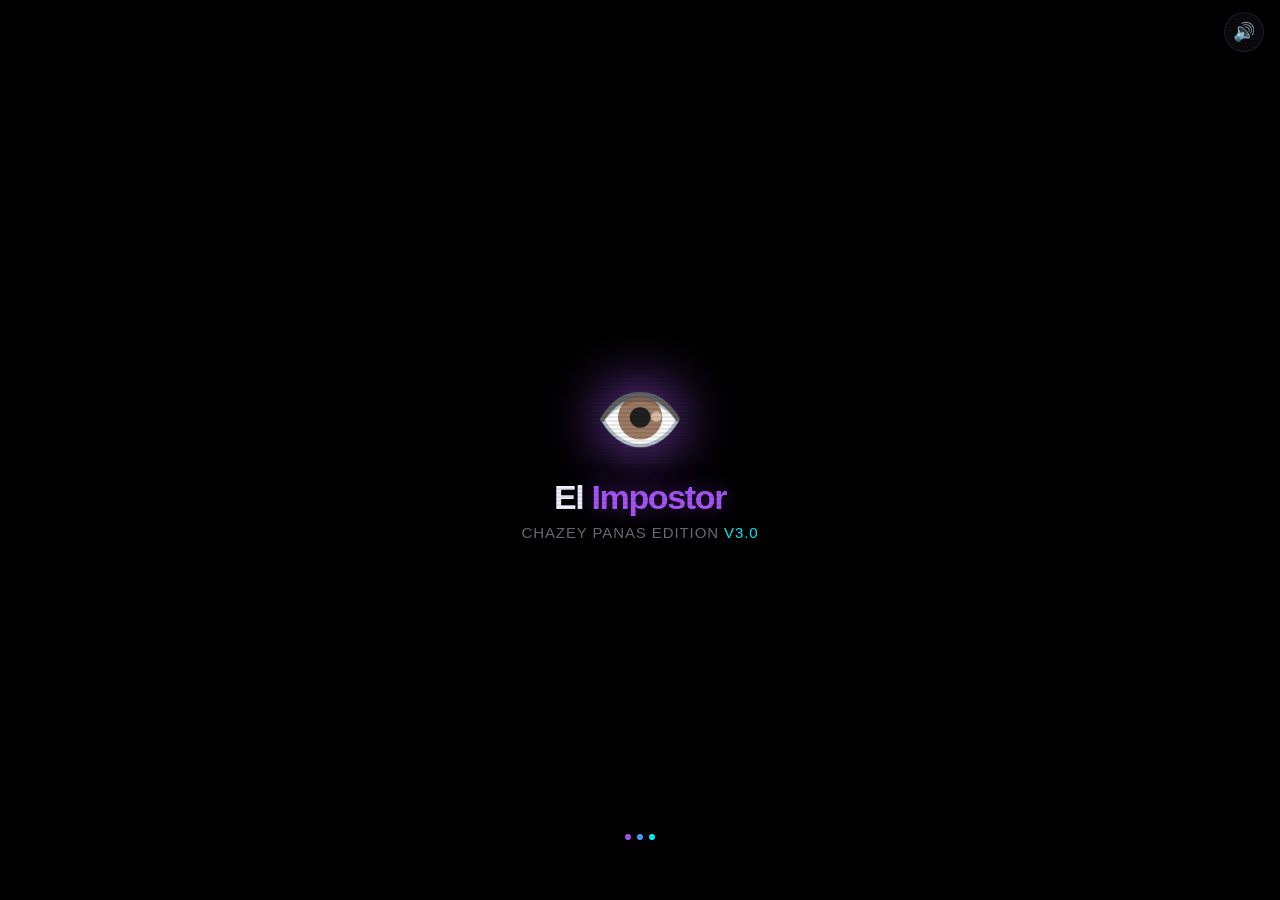
==== index.html @ e569467f "Add files via upload" ====
<!DOCTYPE html>
<html lang="es">
<head>
<meta charset="UTF-8">
<meta name="viewport" content="width=device-width, initial-scale=1.0, maximum-scale=1.0, user-scalable=no, viewport-fit=cover">
<meta name="apple-mobile-web-app-capable" content="yes">
<meta name="apple-mobile-web-app-status-bar-style" content="black-translucent">
<meta name="apple-mobile-web-app-title" content="Impostor">
<meta name="mobile-web-app-capable" content="yes">
<meta name="theme-color" content="#000000">
<meta name="description" content="El Impostor Chazey Panas - Juego de roles para grupos">
<title>El Impostor · Chazey Panas</title>

<!-- Manifest mínimo de respaldo; el manifest completo (con íconos generados) se inyecta al iniciar -->
<link rel="manifest" id="manifest-link" href="data:application/manifest+json,%7B%22name%22%3A%22El%20Impostor%20Chazey%20Panas%22%2C%22short_name%22%3A%22Impostor%22%2C%22display%22%3A%22standalone%22%2C%22background_color%22%3A%22%23000000%22%2C%22theme_color%22%3A%22%23000000%22%7D">

<style>
/* ================================================================
   VARIABLES & RESET
   ================================================================ */
:root {
  --green:    #39FF14;
  --red:      #FF3131;
  --blue:     #4D9FFF;
  --violet:   #A855F7;
  --cyan:     #00F5FF;
  --yellow:   #FFD600;
  --orange:   #FF6B35;
  --bg:       #000000;
  --surface:  #0A0A0F;
  --surface2: #111118;
  --border:   rgba(255,255,255,0.08);
  --text:     #F0F0FF;
  --muted:    rgba(240,240,255,0.45);
  --safe-top: env(safe-area-inset-top, 44px);
  --safe-bot: env(safe-area-inset-bottom, 20px);
  --radius:   16px;
  --radius-sm:10px;
  --font:     'SF Pro Display', -apple-system, 'Segoe UI', 'Helvetica Neue', sans-serif;
  --trans:    0.3s cubic-bezier(0.25, 0.46, 0.45, 0.94);
}

*, *::before, *::after {
  box-sizing: border-box;
  margin: 0; padding: 0;
  -webkit-tap-highlight-color: transparent;
  -webkit-touch-callout: none;
}

html, body {
  width: 100%; height: 100%;
  overflow: hidden;
  background: var(--bg);
  color: var(--text);
  font-family: var(--font);
  -webkit-font-smoothing: antialiased;
  overscroll-behavior: none;
}

#app {
  width: 100%;
  height: 100%;
  position: relative;
  overflow: hidden;
}

/* ================================================================
   SCREENS
   ================================================================ */
.screen {
  position: absolute;
  inset: 0;
  display: flex;
  flex-direction: column;
  padding-top: max(44px, var(--safe-top));
  padding-bottom: max(20px, var(--safe-bot));
  background: var(--bg);
  opacity: 0;
  pointer-events: none;
  transform: translateX(100%);
  transition: opacity var(--trans), transform var(--trans);
  overflow: hidden;
}

.screen.active {
  opacity: 1;
  pointer-events: all;
  transform: translateX(0);
}

.screen.exit-left {
  opacity: 0;
  transform: translateX(-40%);
  pointer-events: none;
}

.scroll-area {
  flex: 1;
  overflow-y: auto;
  overflow-x: hidden;
  -webkit-overflow-scrolling: touch;
  padding: 0 20px;
  scrollbar-width: none;
}
.scroll-area::-webkit-scrollbar { display: none; }

.screen-header {
  display: flex;
  align-items: flex-start;
  justify-content: space-between;
  padding: 16px 20px 20px;
  flex-shrink: 0;
}

.screen-footer {
  padding: 16px 20px max(16px, var(--safe-bot));
  flex-shrink: 0;
  display: flex;
  flex-direction: column;
  gap: 10px;
}

/* ================================================================
   TIPOGRAFÍA
   ================================================================ */
.title-xl { font-size: 34px; font-weight: 800; line-height: 1.1; }
.title-lg { font-size: 26px; font-weight: 800; line-height: 1.15; }
.title-md { font-size: 19px; font-weight: 700; line-height: 1.2; }
.body-md  { font-size: 15px; line-height: 1.45; }
.caption  { font-size: 12.5px; color: var(--muted); line-height: 1.4; }

.glow-violet { color: var(--violet); text-shadow: 0 0 24px rgba(168,85,247,0.5); }
.glow-red    { color: var(--red);    text-shadow: 0 0 24px rgba(255,49,49,0.5); }
.glow-green  { color: var(--green);  text-shadow: 0 0 24px rgba(57,255,20,0.45); }
.glow-cyan   { color: var(--cyan);   text-shadow: 0 0 24px rgba(0,245,255,0.5); }
.glow-yellow { color: var(--yellow); text-shadow: 0 0 24px rgba(255,214,0,0.5); }

/* ================================================================
   BOTONES
   ================================================================ */
.btn {
  width: 100%;
  display: flex;
  align-items: center;
  justify-content: center;
  gap: 8px;
  padding: 16px 20px;
  border: none;
  border-radius: var(--radius);
  font-family: var(--font);
  font-size: 16px;
  font-weight: 700;
  color: #fff;
  cursor: pointer;
  transition: transform 0.15s, opacity 0.2s, box-shadow 0.2s;
  user-select: none;
}
.btn:active { transform: scale(0.97); }

.btn-primary {
  background: linear-gradient(135deg, var(--violet), #7C3AED);
  box-shadow: 0 8px 28px rgba(168,85,247,0.35);
}
.btn-red {
  background: linear-gradient(135deg, var(--red), #B91C1C);
  box-shadow: 0 8px 28px rgba(255,49,49,0.3);
}
.btn-green {
  background: linear-gradient(135deg, var(--green), #16A34A);
  box-shadow: 0 8px 28px rgba(57,255,20,0.3);
  color: #03210b;
}
.btn-ghost {
  background: var(--surface2);
  border: 1px solid var(--border);
  color: var(--text);
}
.btn-sm { padding: 10px 16px; font-size: 13.5px; border-radius: var(--radius-sm); }

.btn-danger-ghost {
  background: rgba(255,49,49,0.07);
  border: 1px solid rgba(255,49,49,0.3);
  color: rgba(255,120,120,0.9);
}

.btn-hold {
  position: relative;
  z-index: 1;
  background: var(--surface2);
  border: 2px solid rgba(168,85,247,0.5);
  color: var(--text);
  padding: 18px 20px;
  font-size: 16px;
}

.icon-btn {
  width: 42px; height: 42px;
  flex-shrink: 0;
  display: flex;
  align-items: center;
  justify-content: center;
  background: var(--surface2);
  border: 1px solid var(--border);
  border-radius: 50%;
  font-size: 19px;
  cursor: pointer;
  transition: transform 0.15s, opacity 0.2s;
}
.icon-btn:active { transform: scale(0.9); }

/* Fila de controles rápidos (partida en curso) */
.controls-row {
  display: flex;
  gap: 8px;
  flex-wrap: wrap;
  justify-content: center;
}
.controls-row .btn { width: auto; flex: 1 1 auto; white-space: nowrap; }

/* ================================================================
   TARJETAS & SECCIONES
   ================================================================ */
.card-glass {
  background: rgba(255,255,255,0.03);
  border: 1px solid var(--border);
  border-radius: var(--radius);
  padding: 16px;
}

.form-group { margin-bottom: 22px; }
.form-label {
  font-size: 14px;
  font-weight: 700;
  letter-spacing: 0.04em;
  margin-bottom: 12px;
  color: var(--text);
}

.section-label {
  font-size: 11.5px;
  font-weight: 700;
  letter-spacing: 0.12em;
  text-transform: uppercase;
  color: var(--muted);
  margin: 18px 0 10px;
}

.divider { height: 1px; background: var(--border); margin: 16px 0; }

/* ================================================================
   STEPPER
   ================================================================ */
.stepper {
  display: flex;
  align-items: center;
  justify-content: space-between;
  background: var(--surface2);
  border: 1px solid var(--border);
  border-radius: var(--radius);
  padding: 6px;
}
.stepper-btn {
  width: 48px; height: 44px;
  border: none;
  border-radius: var(--radius-sm);
  background: rgba(255,255,255,0.06);
  color: var(--text);
  font-size: 24px;
  font-weight: 700;
  cursor: pointer;
  transition: background 0.15s, transform 0.1s;
}
.stepper-btn:active { transform: scale(0.92); background: rgba(168,85,247,0.25); }
.stepper-val {
  font-size: 24px;
  font-weight: 800;
  min-width: 64px;
  text-align: center;
}
.stepper.disabled { opacity: 0.4; pointer-events: none; }

/* ================================================================
   SWITCH
   ================================================================ */
.switch-row {
  display: flex;
  align-items: center;
  justify-content: space-between;
  gap: 12px;
  padding: 10px 0;
  min-height: 44px;
}
.switch {
  position: relative;
  display: inline-block;
  width: 52px; height: 30px;
  flex-shrink: 0;
}
.switch input { opacity: 0; width: 0; height: 0; }
.switch-track {
  position: absolute;
  inset: 0;
  background: rgba(255,255,255,0.12);
  border-radius: 30px;
  transition: background 0.25s;
  cursor: pointer;
}
.switch-track::before {
  content: '';
  position: absolute;
  width: 24px; height: 24px;
  left: 3px; top: 3px;
  background: #fff;
  border-radius: 50%;
  transition: transform 0.25s;
}
.switch input:checked + .switch-track { background: var(--violet); }
.switch input:checked + .switch-track::before { transform: translateX(22px); }

/* ================================================================
   TOGGLE GROUP (segmented)
   ================================================================ */
.toggle-group {
  display: flex;
  background: var(--surface2);
  border: 1px solid var(--border);
  border-radius: var(--radius);
  padding: 4px;
  gap: 4px;
}
.toggle-option {
  flex: 1;
  padding: 12px 8px;
  border: none;
  border-radius: var(--radius-sm);
  background: transparent;
  color: var(--muted);
  font-family: var(--font);
  font-size: 14px;
  font-weight: 700;
  cursor: pointer;
  transition: background 0.2s, color 0.2s;
}
.toggle-option.active {
  background: rgba(168,85,247,0.25);
  color: var(--text);
}

/* ================================================================
   LISTA DE JUGADORES (config)
   ================================================================ */
.player-item {
  display: flex;
  align-items: center;
  gap: 12px;
  padding: 10px 12px;
  background: var(--surface2);
  border: 1px solid var(--border);
  border-radius: var(--radius-sm);
  margin-bottom: 8px;
}
.player-avatar {
  width: 40px; height: 40px;
  flex-shrink: 0;
  display: flex;
  align-items: center;
  justify-content: center;
  border-radius: 50%;
  font-size: 19px;
}
.player-input {
  flex: 1;
  min-width: 0;
  background: transparent;
  border: none;
  outline: none;
  color: var(--text);
  font-family: var(--font);
  font-size: 15px;
  font-weight: 600;
}
.player-input::placeholder { color: var(--muted); }
.player-move-btns { display: flex; flex-direction: column; gap: 2px; }
.player-move-btn {
  width: 30px; height: 22px;
  border: none;
  border-radius: 6px;
  background: rgba(255,255,255,0.06);
  color: var(--muted);
  font-size: 13px;
  cursor: pointer;
  line-height: 1;
}
.player-move-btn:active { background: rgba(168,85,247,0.3); color: #fff; }
.player-move-btn.disabled { opacity: 0.25; pointer-events: none; }

/* ================================================================
   CHIPS & BADGES
   ================================================================ */
.stat-chips {
  display: flex;
  gap: 8px;
  flex-wrap: wrap;
  padding: 0 20px 12px;
  flex-shrink: 0;
}
.stat-chip {
  display: inline-flex;
  align-items: center;
  gap: 6px;
  padding: 7px 12px;
  border-radius: 20px;
  font-size: 13px;
  font-weight: 700;
  background: var(--surface2);
  border: 1px solid var(--border);
}
.stat-chip-red   { background: rgba(255,49,49,0.1);  border-color: rgba(255,49,49,0.3);  color: var(--red); }
.stat-chip-blue  { background: rgba(77,159,255,0.1); border-color: rgba(77,159,255,0.3); color: var(--blue); }
.stat-chip-green { background: rgba(57,255,20,0.1);  border-color: rgba(57,255,20,0.3);  color: var(--green); }
.stat-chip-cyan  { background: rgba(0,245,255,0.1);  border-color: rgba(0,245,255,0.3);  color: var(--cyan); }
.stat-chip-violet{ background: rgba(168,85,247,0.12);border-color: rgba(168,85,247,0.35);color: var(--violet); }

.badge {
  display: inline-flex;
  align-items: center;
  padding: 4px 10px;
  border-radius: 20px;
  font-size: 11.5px;
  font-weight: 700;
  letter-spacing: 0.05em;
  text-transform: uppercase;
  background: var(--surface2);
  border: 1px solid var(--border);
  color: var(--muted);
  white-space: nowrap;
}
.badge-impostor {
  background: rgba(255,49,49,0.15);
  border-color: rgba(255,49,49,0.4);
  color: var(--red);
}
.badge-human {
  background: rgba(57,255,20,0.15);
  border-color: rgba(57,255,20,0.4);
  color: var(--green);
}
.badge-undercover {
  background: rgba(0,245,255,0.15);
  border-color: rgba(0,245,255,0.4);
  color: var(--cyan);
}
.badge-left {
  background: rgba(255,255,255,0.06);
  border-color: var(--border);
  color: var(--muted);
}

/* ================================================================
   VOTACIÓN
   ================================================================ */
.vote-item {
  display: flex;
  align-items: center;
  justify-content: space-between;
  gap: 12px;
  padding: 12px 14px;
  background: var(--surface2);
  border: 1px solid var(--border);
  border-radius: var(--radius-sm);
  margin-bottom: 8px;
}

/* ================================================================
   PODERES
   ================================================================ */
.power-card {
  background: var(--surface2);
  border: 1px solid var(--border);
  border-radius: var(--radius);
  padding: 14px;
  margin-bottom: 10px;
}
.power-card-head {
  display: flex;
  align-items: center;
  justify-content: space-between;
  gap: 12px;
  margin-bottom: 6px;
}
.power-name {
  display: flex;
  align-items: center;
  gap: 10px;
  font-size: 15px;
  font-weight: 700;
}
.power-desc {
  font-size: 13px;
  color: var(--muted);
  line-height: 1.5;
}
.btn-power {
  border: 1px solid rgba(255,214,0,0.4);
  background: rgba(255,214,0,0.08);
  color: var(--yellow);
}
.btn-power:active { transform: scale(0.97); }
.btn-power.btn-shield {
  border-color: rgba(77,159,255,0.4);
  background: rgba(77,159,255,0.08);
  color: var(--blue);
}
.btn-power.btn-oracle {
  border-color: rgba(168,85,247,0.4);
  background: rgba(168,85,247,0.08);
  color: var(--violet);
}

/* ================================================================
   MODAL
   ================================================================ */
.modal-overlay {
  position: fixed;
  inset: 0;
  background: rgba(0,0,0,0.75);
  backdrop-filter: blur(8px);
  -webkit-backdrop-filter: blur(8px);
  z-index: 1000;
  display: flex;
  align-items: center;
  justify-content: center;
  padding: 24px;
  opacity: 0;
  pointer-events: none;
  transition: opacity 0.25s;
}
.modal-overlay.open { opacity: 1; pointer-events: all; }
.modal-card {
  width: 100%;
  max-width: 420px;
  max-height: 82vh;
  overflow-y: auto;
  background: var(--surface);
  border: 1px solid rgba(255,255,255,0.1);
  border-radius: 20px;
  padding: 24px 20px;
  transform: translateY(24px) scale(0.97);
  transition: transform 0.25s;
  scrollbar-width: none;
}
.modal-card::-webkit-scrollbar { display: none; }
.modal-overlay.open .modal-card { transform: translateY(0) scale(1); }

.pick-item {
  display: flex;
  align-items: center;
  gap: 12px;
  width: 100%;
  padding: 12px 14px;
  background: var(--surface2);
  border: 1px solid var(--border);
  border-radius: var(--radius-sm);
  margin-bottom: 8px;
  color: var(--text);
  font-family: var(--font);
  font-size: 15px;
  font-weight: 600;
  cursor: pointer;
  text-align: left;
  transition: background 0.15s;
}
.pick-item:active { background: rgba(168,85,247,0.2); }

/* ================================================================
   ROLE CARD (revelar)
   ================================================================ */
.role-card {
  padding: 28px 20px;
  border-radius: 20px;
  text-align: center;
  background: linear-gradient(160deg, #0a0020 0%, #001520 50%, #000000 100%);
  border: 2px solid var(--border);
}
.role-card-impostor {
  border-color: rgba(255,49,49,0.5);
  box-shadow: 0 0 60px rgba(255,49,49,0.15), inset 0 0 60px rgba(255,49,49,0.03);
}
.role-card-human {
  border-color: rgba(57,255,20,0.45);
  box-shadow: 0 0 60px rgba(57,255,20,0.12), inset 0 0 60px rgba(57,255,20,0.03);
}

/* ================================================================
   ANIMACIONES
   ================================================================ */
@keyframes fadeUp {
  from { opacity: 0; transform: translateY(16px); }
  to   { opacity: 1; transform: translateY(0); }
}
@keyframes scaleIn {
  from { opacity: 0; transform: scale(0.8); }
  to   { opacity: 1; transform: scale(1); }
}
@keyframes pulse-green {
  0%, 100% { opacity: 0.4; transform: scale(1); }
  50%      { opacity: 1; transform: scale(1.3); }
}
@keyframes float-up {
  from { transform: translateY(110vh); opacity: 0.8; }
  to   { transform: translateY(-10vh); opacity: 0; }
}
@keyframes pulse-red {
  0%, 100% { box-shadow: 0 0 40px rgba(255,49,49,0.15); }
  50%      { box-shadow: 0 0 70px rgba(255,49,49,0.35); }
}
@keyframes pulse-glow-green {
  0%, 100% { box-shadow: 0 0 40px rgba(57,255,20,0.12); }
  50%      { box-shadow: 0 0 70px rgba(57,255,20,0.3); }
}
@keyframes glitch {
  0%, 89%, 100% { transform: translate(0,0); }
  90% { transform: translate(-2px,1px); }
  92% { transform: translate(2px,-1px); }
  94% { transform: translate(-1px,-1px); }
  96% { transform: translate(1px,1px); }
}
@keyframes explosion {
  0%   { opacity: 0; }
  10%  { opacity: 1; }
  100% { opacity: 0; }
}
@keyframes shake {
  0%, 100% { transform: translateX(0); }
  20% { transform: translateX(-8px); }
  40% { transform: translateX(8px); }
  60% { transform: translateX(-6px); }
  80% { transform: translateX(6px); }
}
@keyframes roll-in {
  from { opacity: 0; transform: scale(0.5) rotate(-12deg); }
  to   { opacity: 1; transform: scale(1) rotate(0); }
}

.anim-fade-up { animation: fadeUp 0.5s cubic-bezier(0.2,0.8,0.3,1) both; }
.anim-scale   { animation: scaleIn 0.45s cubic-bezier(0.2,0.8,0.3,1) both; }
.anim-fade    { animation: fadeUp 0.6s ease both; }
.delay-1 { animation-delay: 0.12s; }
.delay-2 { animation-delay: 0.24s; }
.delay-3 { animation-delay: 0.36s; }
.delay-4 { animation-delay: 0.48s; }

/* ================================================================
   VICTORY SCREEN
   ================================================================ */
.victory-bg {
  position: absolute;
  inset: 0;
  overflow: hidden;
  pointer-events: none;
}
.victory-particle {
  position: absolute;
  top: 0;
  width: 3px;
  height: 3px;
  border-radius: 50%;
  animation: float-up linear infinite;
}

/* ================================================================
   HOLD BUTTON PROGRESS
   ================================================================ */
.hold-container {
  position: relative;
  user-select: none;
}
.hold-progress {
  position: absolute;
  inset: 0;
  border-radius: var(--radius);
  overflow: hidden;
  pointer-events: none;
}
.hold-fill {
  position: absolute;
  left: 0; top: 0; bottom: 0;
  width: 0%;
  background: linear-gradient(90deg, var(--violet), var(--cyan));
  opacity: 0.3;
  transition: width 0.05s linear;
}

/* ================================================================
   OTROS
   ================================================================ */
.scanlines {
  position: fixed;
  inset: 0;
  pointer-events: none;
  z-index: 9999;
  background: repeating-linear-gradient(
    0deg,
    transparent,
    transparent 2px,
    rgba(0,0,0,0.08) 2px,
    rgba(0,0,0,0.08) 4px
  );
}

.sound-toggle {
  position: fixed;
  top: max(12px, var(--safe-top));
  right: 16px;
  z-index: 100;
  width: 40px;
  height: 40px;
  background: var(--surface);
  border: 1px solid var(--border);
  border-radius: 50%;
  display: flex;
  align-items: center;
  justify-content: center;
  cursor: pointer;
  font-size: 18px;
  transition: all 0.2s;
}
.sound-toggle:active { transform: scale(0.9); }
.sound-toggle.muted { opacity: 0.5; }

.explosion-flash {
  position: fixed;
  inset: 0;
  z-index: 2000;
  pointer-events: none;
  background: radial-gradient(circle, rgba(255,214,0,0.9), rgba(255,107,53,0.7) 40%, rgba(0,0,0,0) 75%);
  animation: explosion 0.8s ease-out both;
}
.shake { animation: shake 0.5s ease; }

.info-note {
  font-size: 12.5px;
  color: var(--muted);
  line-height: 1.5;
  padding: 12px 14px;
  background: rgba(255,255,255,0.03);
  border: 1px solid var(--border);
  border-radius: var(--radius-sm);
}
</style>
</head>
<body>

<div class="scanlines"></div>
<button class="sound-toggle" id="sound-toggle" onclick="toggleSound()">🔊</button>
<div id="app"></div>

<!-- MODAL GLOBAL -->
<div id="modal" class="modal-overlay" onclick="closeModalOnBg(event)">
  <div class="modal-card" id="modal-content" onclick="event.stopPropagation()"></div>
</div>

<script>
/* ================================================================
   WEB AUDIO API - SISTEMA DE SONIDOS
   ================================================================ */
let audioCtx = null;
let soundEnabled = true;

function initAudio() {
  if (!audioCtx) {
    audioCtx = new (window.AudioContext || window.webkitAudioContext)();
  }
  if (audioCtx.state === 'suspended') {
    audioCtx.resume();
  }
}

function toggleSound() {
  soundEnabled = !soundEnabled;
  const btn = document.getElementById('sound-toggle');
  btn.textContent = soundEnabled ? '🔊' : '🔇';
  btn.classList.toggle('muted', !soundEnabled);
}

function playTone(frequency, duration, type = 'sine', volume = 0.2) {
  if (!audioCtx || audioCtx.state !== 'running') return;

  const oscillator = audioCtx.createOscillator();
  const gainNode = audioCtx.createGain();

  oscillator.type = type;
  oscillator.frequency.setValueAtTime(frequency, audioCtx.currentTime);

  gainNode.gain.setValueAtTime(volume, audioCtx.currentTime);
  gainNode.gain.exponentialRampToValueAtTime(0.001, audioCtx.currentTime + duration);

  oscillator.connect(gainNode);
  gainNode.connect(audioCtx.destination);

  oscillator.start(audioCtx.currentTime);
  oscillator.stop(audioCtx.currentTime + duration);
}

function playSound(type) {
  if (!soundEnabled) return;
  initAudio();
  if (!audioCtx) return;

  switch(type) {
    case 'tap':
      playTone(800, 0.1, 'sine', 0.15);
      break;
    case 'hold':
      playTone(400, 0.15, 'sine', 0.1);
      break;
    case 'reveal':
      playTone(523, 0.15, 'sine', 0.25);
      setTimeout(() => playTone(659, 0.15, 'sine', 0.25), 100);
      setTimeout(() => playTone(784, 0.25, 'sine', 0.3), 200);
      break;
    case 'victory':
      playTone(523, 0.15, 'sine', 0.3);
      setTimeout(() => playTone(659, 0.15, 'sine', 0.3), 150);
      setTimeout(() => playTone(784, 0.15, 'sine', 0.3), 300);
      setTimeout(() => playTone(1047, 0.4, 'sine', 0.35), 450);
      break;
    case 'eliminate':
      playTone(200, 0.1, 'square', 0.2);
      setTimeout(() => playTone(150, 0.2, 'square', 0.15), 100);
      setTimeout(() => playTone(100, 0.3, 'square', 0.1), 250);
      break;
    case 'whoosh':
      playTone(300, 0.15, 'sine', 0.08);
      setTimeout(() => playTone(400, 0.1, 'sine', 0.05), 50);
      break;
    case 'start':
      playTone(440, 0.1, 'sine', 0.2);
      setTimeout(() => playTone(554, 0.1, 'sine', 0.2), 100);
      setTimeout(() => playTone(659, 0.15, 'sine', 0.25), 200);
      setTimeout(() => playTone(880, 0.2, 'sine', 0.3), 300);
      break;
    case 'impostorWin':
      playTone(150, 0.4, 'sawtooth', 0.15);
      setTimeout(() => playTone(200, 0.3, 'sawtooth', 0.12), 300);
      setTimeout(() => playTone(250, 0.5, 'sawtooth', 0.1), 500);
      break;
    case 'explosion':
      playTone(90, 0.5, 'sawtooth', 0.4);
      playTone(60, 0.7, 'square', 0.3);
      setTimeout(() => playTone(45, 0.6, 'sawtooth', 0.25), 120);
      break;
    case 'shield':
      playTone(660, 0.12, 'sine', 0.2);
      setTimeout(() => playTone(880, 0.2, 'sine', 0.25), 90);
      break;
    case 'oracle':
      playTone(740, 0.18, 'sine', 0.18);
      setTimeout(() => playTone(554, 0.25, 'sine', 0.18), 140);
      setTimeout(() => playTone(880, 0.3, 'sine', 0.2), 300);
      break;
  }
}

/* ================================================================
   PWA - MANIFEST DINÁMICO + ÍCONOS + INSTALACIÓN + SERVICE WORKER
   ================================================================ */
const SW_SOURCE =
  "const CACHE='el-impostor-v3';" +
  "const ASSETS=['./','./index.html'];" +
  "self.addEventListener('install',e=>{e.waitUntil(caches.open(CACHE).then(c=>c.addAll(ASSETS)).then(()=>self.skipWaiting()))});" +
  "self.addEventListener('activate',e=>{e.waitUntil(caches.keys().then(ks=>Promise.all(ks.filter(k=>k!==CACHE).map(k=>caches.delete(k)))).then(()=>self.clients.claim()))});" +
  "self.addEventListener('fetch',e=>{if(e.request.method!=='GET')return;e.respondWith(caches.match(e.request).then(r=>r||fetch(e.request).then(res=>{if(res.ok&&res.type==='basic'){const cp=res.clone();caches.open(CACHE).then(c=>c.put(e.request,cp));}return res;}).catch(()=>caches.match('./index.html'))))});";

function generatePwaIcon(size, maskable) {
  const c = document.createElement('canvas');
  c.width = size; c.height = size;
  const ctx = c.getContext('2d');
  if (!ctx) return null;

  const g = ctx.createRadialGradient(size/2, size*0.42, size*0.05, size/2, size/2, size*0.8);
  g.addColorStop(0, '#26043c');
  g.addColorStop(0.55, '#0a0014');
  g.addColorStop(1, '#000000');
  ctx.fillStyle = '#000000';
  ctx.fillRect(0, 0, size, size);
  ctx.fillStyle = g;
  ctx.fillRect(0, 0, size, size);

  const ringR = size * (maskable ? 0.34 : 0.40);
  ctx.strokeStyle = 'rgba(168,85,247,0.95)';
  ctx.lineWidth = size * 0.035;
  ctx.beginPath();
  ctx.arc(size/2, size/2, ringR, 0, Math.PI * 2);
  ctx.stroke();

  ctx.strokeStyle = 'rgba(0,245,255,0.55)';
  ctx.lineWidth = size * 0.016;
  ctx.beginPath();
  ctx.arc(size/2, size/2, ringR * 1.13, 0, Math.PI * 2);
  ctx.stroke();

  ctx.font = Math.round(size * (maskable ? 0.38 : 0.44)) + 'px serif';
  ctx.textAlign = 'center';
  ctx.textBaseline = 'middle';
  ctx.fillText('👁️', size/2, size/2 + size*0.01);

  try { return c.toDataURL('image/png'); } catch(e) { return null; }
}

function setupPwaManifest() {
  try {
    const startUrl = location.href.split('#')[0];
    const scope = startUrl.replace(/[^/]*$/, '');
    const icon192 = generatePwaIcon(192, false);
    const icon512 = generatePwaIcon(512, false);
    const iconMask = generatePwaIcon(512, true);

    const manifest = {
      name: 'El Impostor · Chazey Panas',
      short_name: 'Impostor',
      description: 'Juego de fiesta: encontrá al impostor con la palabra secreta.',
      start_url: startUrl,
      scope: scope,
      display: 'standalone',
      orientation: 'portrait',
      background_color: '#000000',
      theme_color: '#000000',
      icons: []
    };
    if (icon192) manifest.icons.push({ src: icon192, sizes: '192x192', type: 'image/png', purpose: 'any' });
    if (icon512) manifest.icons.push({ src: icon512, sizes: '512x512', type: 'image/png', purpose: 'any' });
    if (iconMask) manifest.icons.push({ src: iconMask, sizes: '512x512', type: 'image/png', purpose: 'maskable' });

    const blob = new Blob([JSON.stringify(manifest)], { type: 'application/manifest+json' });
    const link = document.getElementById('manifest-link');
    if (link) link.href = URL.createObjectURL(blob);
  } catch(e) {}
}

let deferredPrompt = null;

window.addEventListener('beforeinstallprompt', (e) => {
  e.preventDefault();
  deferredPrompt = e;
  document.querySelectorAll('.install-btn').forEach(b => b.style.display = 'flex');
});

window.addEventListener('appinstalled', () => {
  deferredPrompt = null;
  document.querySelectorAll('.install-btn').forEach(b => b.style.display = 'none');
});

async function handleInstallClick() {
  playSound('tap');
  if (deferredPrompt) {
    deferredPrompt.prompt();
    try {
      const choice = await deferredPrompt.userChoice;
      if (choice && choice.outcome === 'accepted') deferredPrompt = null;
    } catch(e) {}
  } else {
    openPwaInfo();
  }
}

function openPwaInfo() {
  openModal(`
    <div style="text-align:center;">
      <div style="font-size:40px;margin-bottom:12px;">📲</div>
      <div class="title-md" style="margin-bottom:8px;">Instalar como App</div>
      <div class="body-md" style="color:var(--muted);margin-bottom:20px;">
        Jugá a pantalla completa, sin la barra del navegador.
      </div>
      <div style="text-align:left;margin-bottom:20px;display:flex;flex-direction:column;gap:10px;">
        <div class="info-note"><strong style="color:var(--cyan);">📱 Android (Chrome):</strong><br>Menú ⋮ → <em>Instalar aplicación</em> / <em>Agregar a pantalla de inicio</em>.</div>
        <div class="info-note"><strong style="color:var(--violet);">🍎 iPhone (Safari):</strong><br>Botón Compartir ⬆️ → <em>Agregar a pantalla de inicio</em>.</div>
      </div>
      <div style="display:flex;flex-direction:column;gap:10px;">
        <button class="btn btn-ghost btn-sm" onclick="downloadSw()">⬇️ Descargar sw.js (modo offline)</button>
        <button class="btn btn-primary btn-sm" onclick="closeModal()">Entendido</button>
      </div>
      <div class="caption" style="margin-top:14px;">
        El sw.js es opcional: copialo junto a index.html en tu repositorio para poder jugar sin internet.
      </div>
    </div>
  `);
}

function downloadSw() {
  try {
    const blob = new Blob([SW_SOURCE], { type: 'text/javascript' });
    const a = document.createElement('a');
    a.href = URL.createObjectURL(blob);
    a.download = 'sw.js';
    document.body.appendChild(a);
    a.click();
    a.remove();
  } catch(e) {}
}

function tryRegisterServiceWorker() {
  if (!('serviceWorker' in navigator)) return;
  if (location.protocol !== 'https:' && location.hostname !== 'localhost' && location.hostname !== '127.0.0.1') return;
  fetch('sw.js', { method: 'HEAD' })
    .then(r => {
      if (r.ok && (r.headers.get('content-type') || '').toLowerCase().includes('javascript')) {
        navigator.serviceWorker.register('sw.js').catch(() => {});
      }
    })
    .catch(() => {});
}

function vibrate(pattern) {
  try { if (navigator.vibrate) navigator.vibrate(pattern); } catch(e) {}
}
const BASE_DE_DATOS = [
  {
    "categoria": "⚽ Deportes",
    "palabras": [
      {
        "palabra": "Fútbol",
        "pista1": "Esférica",
        "pista2": "Once"
      },
      {
        "palabra": "Tenis",
        "pista1": "Arcilla",
        "pista2": "Red"
      },
      {
        "palabra": "Natación",
        "pista1": "Carril",
        "pista2": "Mariposa"
      },
      {
        "palabra": "Golf",
        "pista1": "Green",
        "pista2": "Driver"
      },
      {
        "palabra": "Rugby",
        "pista1": "Oval",
        "pista2": "Melé"
      },
      {
        "palabra": "Boxeo",
        "pista1": "Lonas",
        "pista2": "Round"
      },
      {
        "palabra": "Baloncesto",
        "pista1": "Aro",
        "pista2": "Triple"
      },
      {
        "palabra": "Voleibol",
        "pista1": "alto",
        "pista2": "Remate"
      },
      {
        "palabra": "Beisbol",
        "pista1": "Bate",
        "pista2": "Jonrón"
      },
      {
        "palabra": "Ciclismo",
        "pista1": "Pelotón",
        "pista2": "Maillot"
      },
      {
        "palabra": "Atletismo",
        "pista1": "Pista",
        "pista2": "Vallas"
      },
      {
        "palabra": "Esgrima",
        "pista1": "Florete",
        "pista2": "Toque"
      },
      {
        "palabra": "Judo",
        "pista1": "Judogi",
        "pista2": "Ippon"
      },
      {
        "palabra": "Hockey sobre hielo",
        "pista1": "Puck",
        "pista2": "Slapshot"
      },
      {
        "palabra": "Snowboard",
        "pista1": "Halfpipe",
        "pista2": "Tabla"
      },
      {
        "palabra": "Surf",
        "pista1": "Ola",
        "pista2": "Longboard"
      },
      {
        "palabra": "Escalada",
        "pista1": "Presas",
        "pista2": "Cuerda"
      },
      {
        "palabra": "Pádel",
        "pista1": "Pala",
        "pista2": "Malla"
      },
      {
        "palabra": "Ajedrez",
        "pista1": "Enroque",
        "pista2": "Jaque mate"
      },
      {
        "palabra": "Póker",
        "pista1": "Farol",
        "pista2": "River"
      },
      {
        "palabra": "Dominó",
        "pista1": "Mula",
        "pista2": "Fichas"
      },
      {
        "palabra": "Damas",
        "pista1": "Coronación",
        "pista2": "Tablero"
      },
      {
        "palabra": "Monopoly",
        "pista1": "Cárcel",
        "pista2": "Avenida"
      },
      {
        "palabra": "Risk",
        "pista1": "Dados",
        "pista2": "Conquistar"
      },
      {
        "palabra": "Clue",
        "pista1": "Sospecha",
        "pista2": "Candado"
      },
      {
        "palabra": "Scrabble",
        "pista1": "Palabras",
        "pista2": "Comodín"
      },
      {
        "palabra": "Jenga",
        "pista1": "Torre",
        "pista2": "Bloques"
      },
      {
        "palabra": "Uno",
        "pista1": "Reverso",
        "pista2": "Colores"
      },
      {
        "palabra": "Catan",
        "pista1": "Ladrillo",
        "pista2": "Comercio"
      },
      {
        "palabra": "Tiro al arco",
        "pista1": "Diana",
        "pista2": "Flecha"
      }
    ]
  },
  {
    "categoria": "🌊 Playa, Mar y Vacaciones",
    "palabras": [
      {
        "palabra": "Sombrilla",
        "pista1": "Sol",
        "pista2": "Playa"
      },
      {
        "palabra": "Arena",
        "pista1": "Dorada",
        "pista2": "Pies"
      },
      {
        "palabra": "Concha",
        "pista1": "Mar",
        "pista2": "Oreja"
      },
      {
        "palabra": "Surf",
        "pista1": "Tabla",
        "pista2": "Ola"
      },
      {
        "palabra": "Traje de baño",
        "pista1": "Agua",
        "pista2": "Piscina"
      },
      {
        "palabra": "Ola",
        "pista1": "Agua",
        "pista2": "Surf"
      },
      {
        "palabra": "Sol",
        "pista1": "Bronceado",
        "pista2": "Calor"
      },
      {
        "palabra": "Palmera",
        "pista1": "Coco",
        "pista2": "Tropical"
      },
      {
        "palabra": "Coco",
        "pista1": "Beber",
        "pista2": "Palmera"
      },
      {
        "palabra": "Castillo de arena",
        "pista1": "Niños",
        "pista2": "Jugar"
      },
      {
        "palabra": "Hamaca",
        "pista1": "Descansar",
        "pista2": "Colgar"
      },
      {
        "palabra": "Hawai",
        "pista1": "Isla",
        "pista2": "Lei"
      },
      {
        "palabra": "Maleta",
        "pista1": "Viaje",
        "pista2": "Ropa"
      },
      {
        "palabra": "Pasaporte",
        "pista1": "Volar",
        "pista2": "País"
      },
      {
        "palabra": "Avión",
        "pista1": "Vuelo",
        "pista2": "Nubes"
      },
      {
        "palabra": "Hotel",
        "pista1": "Habitación",
        "pista2": "Vacaciones"
      },
      {
        "palabra": "Snorkel",
        "pista1": "Mascara",
        "pista2": "Peces"
      },
      {
        "palabra": "Pulpo",
        "pista1": "Tentáculos",
        "pista2": "Mar"
      },
      {
        "palabra": "Cangrejo",
        "pista1": "Pinzas",
        "pista2": "Arena"
      },
      {
        "palabra": "Estrella de mar",
        "pista1": "Cinco",
        "pista2": "Piscina"
      },
      {
        "palabra": "Pelota de playa",
        "pista1": "Jugar",
        "pista2": "Arena"
      },
      {
        "palabra": "Toalla",
        "pista1": "Secar",
        "pista2": "Playa"
      },
      {
        "palabra": "Protector solar",
        "pista1": "Quemadura",
        "pista2": "Bloqueador"
      },
      {
        "palabra": "Bermudas",
        "pista1": "Corto",
        "pista2": "Playero"
      },
      {
        "palabra": "Lancha",
        "pista1": "Motor",
        "pista2": "Mar"
      },
      {
        "palabra": "Vela",
        "pista1": "Viento",
        "pista2": "Barco"
      },
      {
        "palabra": "Buceo",
        "pista1": "Profundo",
        "pista2": "Tanque"
      },
      {
        "palabra": "Isla",
        "pista1": "Agua",
        "pista2": "Vacaciones"
      },
      {
        "palabra": "Mapa",
        "pista1": "Dirección",
        "pista2": "Excursión"
      },
      {
        "palabra": "Fotos",
        "pista1": "Cámara",
        "pista2": "Recuerdo"
      }
    ]
  },
  {
    "categoria": "🌍 Países y Nacionalidades",
    "palabras": [
      {
        "palabra": "Colombia",
        "pista1": "Cafetera",
        "pista2": "Vallenato"
      },
      {
        "palabra": "México",
        "pista1": "Tacos",
        "pista2": "Mariachi"
      },
      {
        "palabra": "Argentina",
        "pista1": "Tango",
        "pista2": "Mate"
      },
      {
        "palabra": "Brasil",
        "pista1": "Fútbol",
        "pista2": "Carnaval"
      },
      {
        "palabra": "Chile",
        "pista1": "Largo",
        "pista2": "Empanada"
      },
      {
        "palabra": "Perú",
        "pista1": "Machu Picchu",
        "pista2": "Llamas"
      },
      {
        "palabra": "Venezuela",
        "pista1": "Petróleo",
        "pista2": "Caracas"
      },
      {
        "palabra": "Ecuador",
        "pista1": "Galápagos",
        "pista2": "Quito"
      },
      {
        "palabra": "Bolivia",
        "pista1": "Altiplano",
        "pista2": "Sucre"
      },
      {
        "palabra": "España",
        "pista1": "Paella",
        "pista2": "Flamenco"
      },
      {
        "palabra": "Estados Unidos",
        "pista1": "Dólar",
        "pista2": "Hollywood"
      },
      {
        "palabra": "Francia",
        "pista1": "Torre",
        "pista2": "Croissant"
      },
      {
        "palabra": "Italia",
        "pista1": "Pizza",
        "pista2": "Pasta"
      },
      {
        "palabra": "Alemania",
        "pista1": "Cerveza",
        "pista2": "Berlín"
      },
      {
        "palabra": "Japón",
        "pista1": "Sushi",
        "pista2": "Samurái"
      },
      {
        "palabra": "China",
        "pista1": "Muralla",
        "pista2": "Arroz"
      },
      {
        "palabra": "Corea del Sur",
        "pista1": "K-pop",
        "pista2": "Seúl"
      },
      {
        "palabra": "India",
        "pista1": "Bollywood",
        "pista2": "Taj Mahal"
      },
      {
        "palabra": "Inglaterra",
        "pista1": "Ben",
        "pista2": "Té"
      },
      {
        "palabra": "Canadá",
        "pista1": "Maple",
        "pista2": "Frío"
      },
      {
        "palabra": "Australia",
        "pista1": "Canguro",
        "pista2": "Playa"
      },
      {
        "palabra": "Cuba",
        "pista1": "Ron",
        "pista2": "Habano"
      },
      {
        "palabra": "República Dominicana",
        "pista1": "Bachata",
        "pista2": "Playa"
      },
      {
        "palabra": "Puerto Rico",
        "pista1": "Reggaetón",
        "pista2": "Boricua"
      },
      {
        "palabra": "Panamá",
        "pista1": "Canal",
        "pista2": "Dólar"
      },
      {
        "palabra": "Costa Rica",
        "pista1": "Vida",
        "pista2": "Naturaleza"
      },
      {
        "palabra": "Uruguay",
        "pista1": "Mate",
        "pista2": "Asado"
      },
      {
        "palabra": "Paraguay",
        "pista1": "Guaraní",
        "pista2": "Tereré"
      },
      {
        "palabra": "Haití",
        "pista1": "Caribe",
        "pista2": "Francés"
      },
      {
        "palabra": "Egipto",
        "pista1": "Pirámides",
        "pista2": "Faraón"
      },
      {
        "palabra": "Rusia",
        "pista1": "Vodka",
        "pista2": "Frío"
      },
      {
        "palabra": "Marruecos",
        "pista1": "Desierto",
        "pista2": "Medina"
      },
      {
        "palabra": "Portugal",
        "pista1": "Fado",
        "pista2": "Lisboa"
      },
      {
        "palabra": "Turquía",
        "pista1": "Estambul",
        "pista2": "Mezquita"
      },
      {
        "palabra": "Sudáfrica",
        "pista1": "Mandela",
        "pista2": "Safari"
      }
    ]
  },
  {
    "categoria": "🌏 Historia y Mitología",
    "palabras": [
      {
        "palabra": "Pompeya",
        "pista1": "Ceniza",
        "pista2": "Fósil"
      },
      {
        "palabra": "Caballo de Troya",
        "pista1": "Madera",
        "pista2": "Engaño"
      },
      {
        "palabra": "Renacimiento",
        "pista1": "Perspectiva",
        "pista2": "Lienzo"
      },
      {
        "palabra": "Ruta de la Seda",
        "pista1": "Oasis",
        "pista2": "Caravana"
      },
      {
        "palabra": "Atlántida",
        "pista1": "Círculos",
        "pista2": "Diluvio"
      },
      {
        "palabra": "Revolución Industrial",
        "pista1": "Vapor",
        "pista2": "Telar"
      },
      {
        "palabra": "Imperio Romano",
        "pista1": "Coliseo",
        "pista2": "Legión"
      },
      {
        "palabra": "Antiguo Egipto",
        "pista1": "Faraón",
        "pista2": "Nilo"
      },
      {
        "palabra": "Vikingos",
        "pista1": "Barco",
        "pista2": "Runas"
      },
      {
        "palabra": "Samuráis",
        "pista1": "Katana",
        "pista2": "Honor"
      },
      {
        "palabra": "Piratas",
        "pista1": "Parche",
        "pista2": "Cañón"
      },
      {
        "palabra": "Revolución Francesa",
        "pista1": "Guillotina",
        "pista2": "Libertá"
      },
      {
        "palabra": "Edad Media",
        "pista1": "Castillo",
        "pista2": "Cruzada"
      },
      {
        "palabra": "Guerra Fría",
        "pista1": "Muro",
        "pista2": "Espía"
      },
      {
        "palabra": "Cleopatra",
        "pista1": "Serpiente",
        "pista2": "Reina"
      },
      {
        "palabra": "Napoleón",
        "pista1": "Exilio",
        "pista2": "Batalla"
      },
      {
        "palabra": "Mayas",
        "pista1": "Calendario",
        "pista2": "Selva"
      },
      {
        "palabra": "Aztecas",
        "pista1": "Templo",
        "pista2": "Maíz"
      },
      {
        "palabra": "Incas",
        "pista1": "Oro",
        "pista2": "Cusco"
      },
      {
        "palabra": "Darwin",
        "pista1": "Evolución",
        "pista2": "Pinzón"
      },
      {
        "palabra": "Newton",
        "pista1": "Manzana",
        "pista2": "Gravedad"
      },
      {
        "palabra": "Mona Lisa",
        "pista1": "Sonrisa",
        "pista2": "Museo"
      },
      {
        "palabra": "Muro de Berlín",
        "pista1": "Caída",
        "pista2": "Concreto"
      },
      {
        "palabra": "Cruzadas",
        "pista1": "Jerusalén",
        "pista2": "Cruz"
      },
      {
        "palabra": "Esparta",
        "pista1": "Guerrero",
        "pista2": "Escudo"
      },
      {
        "palabra": "Atenas",
        "pista1": "Ágora",
        "pista2": "Democracia"
      },
      {
        "palabra": "Zeus",
        "pista1": "Rayo",
        "pista2": "Olimpo"
      },
      {
        "palabra": "Thor",
        "pista1": "Martillo",
        "pista2": "Trueno"
      },
      {
        "palabra": "Poseidón",
        "pista1": "Tridente",
        "pista2": "Mares"
      },
      {
        "palabra": "Atenea",
        "pista1": "Sabiduría",
        "pista2": "Búho"
      },
      {
        "palabra": "Medusa",
        "pista1": "Serpientes",
        "pista2": "Mirada"
      },
      {
        "palabra": "Minotauro",
        "pista1": "Laberinto",
        "pista2": "Toro"
      },
      {
        "palabra": "Hércules",
        "pista1": "Fuerza",
        "pista2": "Hazaña"
      },
      {
        "palabra": "Aquiles",
        "pista1": "Talón",
        "pista2": "Guerra"
      },
      {
        "palabra": "Fénix",
        "pista1": "Resurrección",
        "pista2": "Fuego"
      },
      {
        "palabra": "Unicornio",
        "pista1": "Cuerno",
        "pista2": "Bosque"
      },
      {
        "palabra": "Dragón",
        "pista1": "Fuego",
        "pista2": "Escamas"
      },
      {
        "palabra": "Sirena",
        "pista1": "Canto",
        "pista2": "Roca"
      },
      {
        "palabra": "Vampiro",
        "pista1": "Sangre",
        "pista2": "Noche"
      },
      {
        "palabra": "Momia",
        "pista1": "Vendaje",
        "pista2": "Tumba"
      },
      {
        "palabra": "Kraken",
        "pista1": "Tentáculos",
        "pista2": "Abismo"
      },
      {
        "palabra": "Nessie",
        "pista1": "Lago",
        "pista2": "Escocia"
      },
      {
        "palabra": "Quetzalcóatl",
        "pista1": "Serpiente",
        "pista2": "Plumas"
      },
      {
        "palabra": "Anubis",
        "pista1": "Balanza",
        "pista2": "Chacal"
      },
      {
        "palabra": "Ícaro",
        "pista1": "Alas",
        "pista2": "Cera"
      },
      {
        "palabra": "Pandora",
        "pista1": "Caja",
        "pista2": "Esperanza"
      },
      {
        "palabra": "Excalibur",
        "pista1": "Espada",
        "pista2": "Piedra"
      },
      {
        "palabra": "Merlín",
        "pista1": "Varita",
        "pista2": "Profecía"
      },
      {
        "palabra": "Robin Hood",
        "pista1": "Arco",
        "pista2": "Sherwood"
      },
      {
        "palabra": "Drácula",
        "pista1": "Conde",
        "pista2": "Transilvania"
      },
      {
        "palabra": "Frankenstein",
        "pista1": "Costura",
        "pista2": "Rayo"
      },
      {
        "palabra": "Simón Bolívar",
        "pista1": "Libertador",
        "pista2": "Sudamérica"
      },
      {
        "palabra": "Cristóbal Colón",
        "pista1": "1492",
        "pista2": "Navegante"
      },
      {
        "palabra": "Gandhi",
        "pista1": "Paz",
        "pista2": "India"
      },
      {
        "palabra": "Albert Einstein",
        "pista1": "Genio",
        "pista2": "Física"
      },
      {
        "palabra": "Leonardo da Vinci",
        "pista1": "Inventor",
        "pista2": "Pintor"
      },
      {
        "palabra": "Julio César",
        "pista1": "Roma",
        "pista2": "Emperador"
      },
      {
        "palabra": "Marco Polo",
        "pista1": "Viajero",
        "pista2": "China"
      },
      {
        "palabra": "Gengis Khan",
        "pista1": "Mongoles",
        "pista2": "Imperio"
      },
      {
        "palabra": "Buda",
        "pista1": "Meditación",
        "pista2": "Templo"
      },
      {
        "palabra": "Llegada a la Luna",
        "pista1": "1969",
        "pista2": "Astronauta"
      },
      {
        "palabra": "Odín",
        "pista1": "Dios",
        "pista2": "Nórdico"
      },
      {
        "palabra": "Loki",
        "pista1": "Dios",
        "pista2": "Trampa"
      },
      {
        "palabra": "Cupido",
        "pista1": "Amor",
        "pista2": "Flecha"
      },
      {
        "palabra": "Hades",
        "pista1": "Inframundo",
        "pista2": "Griego"
      },
      {
        "palabra": "Apolo",
        "pista1": "Sol",
        "pista2": "Música"
      },
      {
        "palabra": "Centauro",
        "pista1": "Caballo",
        "pista2": "Humano"
      },
      {
        "palabra": "Pegaso",
        "pista1": "Caballo",
        "pista2": "Alas"
      },
      {
        "palabra": "Cerbero",
        "pista1": "Perro",
        "pista2": "Infierno"
      },
      {
        "palabra": "Cíclope",
        "pista1": "Ojo",
        "pista2": "Gigante"
      },
      {
        "palabra": "Afrodita",
        "pista1": "Belleza",
        "pista2": "Diosa"
      }
    ]
  },
  {
    "categoria": "🌿 Naturaleza y Ciencia",
    "palabras": [
      {
        "palabra": "Aurora Boreal",
        "pista1": "Magnetismo",
        "pista2": "Cielo"
      },
      {
        "palabra": "Volcán",
        "pista1": "Magma",
        "pista2": "Crisol"
      },
      {
        "palabra": "Tsunami",
        "pista1": "Placa",
        "pista2": "Retroceso"
      },
      {
        "palabra": "Célula",
        "pista1": "Núcleo",
        "pista2": "División"
      },
      {
        "palabra": "Arcoíris",
        "pista1": "Refracción",
        "pista2": "Prisma"
      },
      {
        "palabra": "Glaciar",
        "pista1": "Erosión",
        "pista2": "Grieta"
      },
      {
        "palabra": "León",
        "pista1": "Selva",
        "pista2": "Melena"
      },
      {
        "palabra": "Elefante",
        "pista1": "Trompa",
        "pista2": "Memoria"
      },
      {
        "palabra": "Jirafa",
        "pista1": "Cuello",
        "pista2": "Acacia"
      },
      {
        "palabra": "Delfín",
        "pista1": "Salto",
        "pista2": "Eco"
      },
      {
        "palabra": "Águila",
        "pista1": "Vista",
        "pista2": "Presas"
      },
      {
        "palabra": "Pingüino",
        "pista1": "Hielo",
        "pista2": "Nado"
      },
      {
        "palabra": "Camaleón",
        "pista1": "Color",
        "pista2": "Lento"
      },
      {
        "palabra": "Mariposa",
        "pista1": "Metamorfosis",
        "pista2": "Néctar"
      },
      {
        "palabra": "Canguro",
        "pista1": "Bolsa",
        "pista2": "Salto"
      },
      {
        "palabra": "Oso Polar",
        "pista1": "Blanco",
        "pista2": "Ártico"
      },
      {
        "palabra": "Tiburón",
        "pista1": "Aleta",
        "pista2": "Depredador"
      },
      {
        "palabra": "Lobo",
        "pista1": "Manada",
        "pista2": "Aullido"
      },
      {
        "palabra": "Cebra",
        "pista1": "Rayas",
        "pista2": "Estepa"
      },
      {
        "palabra": "Pavo Real",
        "pista1": "Plumaje",
        "pista2": "Exhibición"
      },
      {
        "palabra": "Pulpo",
        "pista1": "Tentáculos",
        "pista2": "Tinta"
      },
      {
        "palabra": "Selva",
        "pista1": "Humedad",
        "pista2": "Canopy"
      },
      {
        "palabra": "Desierto",
        "pista1": "Arena",
        "pista2": "Sequía"
      },
      {
        "palabra": "Tundra",
        "pista1": "Permafrost",
        "pista2": "Musgo"
      },
      {
        "palabra": "Sabana",
        "pista1": "Acacia",
        "pista2": "Manada"
      },
      {
        "palabra": "Manglar",
        "pista1": "Raíz",
        "pista2": "Marea"
      },
      {
        "palabra": "Arrecife",
        "pista1": "Coral",
        "pista2": "Pez"
      },
      {
        "palabra": "Pradera",
        "pista1": "Hierba",
        "pista2": "Viento"
      },
      {
        "palabra": "Bosque",
        "pista1": "Hoja",
        "pista2": "Sombra"
      },
      {
        "palabra": "Pantano",
        "pista1": "Barro",
        "pista2": "Niebla"
      },
      {
        "palabra": "Cañón",
        "pista1": "Estrato",
        "pista2": "Garganta"
      },
      {
        "palabra": "Lago",
        "pista1": "Reflejo",
        "pista2": "Profundidad"
      },
      {
        "palabra": "Isla",
        "pista1": "Aislamiento",
        "pista2": "Playa"
      },
      {
        "palabra": "Oasis",
        "pista1": "Agua",
        "pista2": "Palmera"
      },
      {
        "palabra": "Cueva",
        "pista1": "Oscuridad",
        "pista2": "Eco"
      },
      {
        "palabra": "Montaña",
        "pista1": "Cumbre",
        "pista2": "Roca"
      },
      {
        "palabra": "Tormenta",
        "pista1": "Trueno",
        "pista2": "Relámpago"
      },
      {
        "palabra": "Huracán",
        "pista1": "Ojo",
        "pista2": "Viento"
      },
      {
        "palabra": "Terremoto",
        "pista1": "Sismo",
        "pista2": "Réplica"
      },
      {
        "palabra": "Avalancha",
        "pista1": "Nieve",
        "pista2": "Caída"
      },
      {
        "palabra": "Sequía",
        "pista1": "Seco",
        "pista2": "Reservorio"
      },
      {
        "palabra": "Inundación",
        "pista1": "Lluvia",
        "pista2": "Nivel"
      },
      {
        "palabra": "Eclipse",
        "pista1": "Sombra",
        "pista2": "Alineación"
      },
      {
        "palabra": "Tornado",
        "pista1": "Embudo",
        "pista2": "Destrucción"
      },
      {
        "palabra": "Granizo",
        "pista1": "Hielo",
        "pista2": "Impacto"
      },
      {
        "palabra": "Niebla",
        "pista1": "Bruma",
        "pista2": "Suave"
      },
      {
        "palabra": "Rocío",
        "pista1": "Mañana",
        "pista2": "Gota"
      },
      {
        "palabra": "Viento",
        "pista1": "Corriente",
        "pista2": "Silbido"
      },
      {
        "palabra": "Lluvia",
        "pista1": "Gota",
        "pista2": "Nube"
      },
      {
        "palabra": "Nieve",
        "pista1": "Copo",
        "pista2": "Frío"
      },
      {
        "palabra": "Rayo",
        "pista1": "Chispa",
        "pista2": "Cielo"
      },
      {
        "palabra": "Corazón",
        "pista1": "Latido",
        "pista2": "Sangre"
      },
      {
        "palabra": "Cerebro",
        "pista1": "Neurona",
        "pista2": "Pensamiento"
      },
      {
        "palabra": "Hueso",
        "pista1": "Esqueleto",
        "pista2": "Duro"
      },
      {
        "palabra": "Músculo",
        "pista1": "Fuerza",
        "pista2": "Contracción"
      },
      {
        "palabra": "Piel",
        "pista1": "Tacto",
        "pista2": "Barrera"
      },
      {
        "palabra": "ADN",
        "pista1": "Código",
        "pista2": "Herencia"
      },
      {
        "palabra": "Átomo",
        "pista1": "Partícula",
        "pista2": "Electrón"
      },
      {
        "palabra": "Gravedad",
        "pista1": "Caída",
        "pista2": "Peso"
      },
      {
        "palabra": "Luz",
        "pista1": "Velocidad",
        "pista2": "Espectro"
      },
      {
        "palabra": "Sonido",
        "pista1": "Onda",
        "pista2": "Frecuencia"
      },
      {
        "palabra": "Temperatura",
        "pista1": "Termómetro",
        "pista2": "Grado"
      },
      {
        "palabra": "Presión",
        "pista1": "Barómetro",
        "pista2": "Atmósfera"
      },
      {
        "palabra": "Energía",
        "pista1": "Movimiento",
        "pista2": "Calor"
      },
      {
        "palabra": "Oxígeno",
        "pista1": "Respirar",
        "pista2": "Vital"
      },
      {
        "palabra": "Virus",
        "pista1": "Infección",
        "pista2": "Micro"
      },
      {
        "palabra": "Océano",
        "pista1": "Salado",
        "pista2": "Inmenso"
      },
      {
        "palabra": "Río",
        "pista1": "Corriente",
        "pista2": "Nacimiento"
      },
      {
        "palabra": "Mar",
        "pista1": "Oleaje",
        "pista2": "Horizonte"
      },
      {
        "palabra": "Cascada",
        "pista1": "Caída",
        "pista2": "Ruido"
      },
      {
        "palabra": "Termal",
        "pista1": "Vapor",
        "pista2": "volcan"
      },
      {
        "palabra": "Marea",
        "pista1": "Luna",
        "pista2": "Sube"
      },
      {
        "palabra": "Corriente",
        "pista1": "Giro",
        "pista2": "Temperatura"
      },
      {
        "palabra": "Abismo",
        "pista1": "Oscuridad",
        "pista2": "Presión"
      },
      {
        "palabra": "Acuario",
        "pista1": "Vidrio",
        "pista2": "Peces"
      },
      {
        "palabra": "Polo",
        "pista1": "Norte",
        "pista2": "Sur"
      },
      {
        "palabra": "Laguna",
        "pista1": "Calma",
        "pista2": "Poco"
      },
      {
        "palabra": "Ciénaga",
        "pista1": "Fango",
        "pista2": "Pantano"
      },
      {
        "palabra": "Arroyo",
        "pista1": "Pequeño",
        "pista2": "Roca"
      },
      {
        "palabra": "Glaciar",
        "pista1": "Hielo",
        "pista2": "Lento"
      },
      {
        "palabra": "Nebulosa",
        "pista1": "Gas",
        "pista2": "Cuna"
      },
      {
        "palabra": "Árbol",
        "pista1": "Raíz",
        "pista2": "Copa"
      },
      {
        "palabra": "Flor",
        "pista1": "Pétalo",
        "pista2": "Polinización"
      },
      {
        "palabra": "Cactus",
        "pista1": "Espina",
        "pista2": "Reserva"
      },
      {
        "palabra": "Helecho",
        "pista1": "Sombra",
        "pista2": "Espora"
      },
      {
        "palabra": "Musgo",
        "pista1": "Húmedo",
        "pista2": "Verde"
      },
      {
        "palabra": "Bambú",
        "pista1": "Flexible",
        "pista2": "Rápido"
      },
      {
        "palabra": "Palma",
        "pista1": "Coco",
        "pista2": "Tropical"
      },
      {
        "palabra": "Roble",
        "pista1": "Fuerte",
        "pista2": "Hoja"
      },
      {
        "palabra": "Pino",
        "pista1": "Resina",
        "pista2": "Cono"
      },
      {
        "palabra": "Orquídea",
        "pista1": "Exótica",
        "pista2": "Elegante"
      },
      {
        "palabra": "Alga",
        "pista1": "Marina",
        "pista2": "Oxígeno"
      },
      {
        "palabra": "Semilla",
        "pista1": "Germinar",
        "pista2": "Futuro"
      },
      {
        "palabra": "Polen",
        "pista1": "Abeja",
        "pista2": "Néctar"
      },
      {
        "palabra": "Espina",
        "pista1": "Defensa",
        "pista2": "Dolor"
      },
      {
        "palabra": "Fósil",
        "pista1": "Antiguo",
        "pista2": "Piedra"
      },
      {
        "palabra": "Meteorito",
        "pista1": "Cráter",
        "pista2": "Espacio"
      },
      {
        "palabra": "Hongo",
        "pista1": "Espora",
        "pista2": "Humedad"
      },
      {
        "palabra": "Cristal",
        "pista1": "Estructura",
        "pista2": "Transparente"
      },
      {
        "palabra": "Agua",
        "pista1": "H2O",
        "pista2": "Universal"
      },
      {
        "palabra": "Fuego",
        "pista1": "Llama",
        "pista2": "Combustión"
      },
      {
        "palabra": "Tierra",
        "pista1": "Suelo",
        "pista2": "Cultivo"
      },
      {
        "palabra": "Aire",
        "pista1": "Invisible",
        "pista2": "Respirar"
      },
      {
        "palabra": "Oro",
        "pista1": "Brillante",
        "pista2": "Metal"
      },
      {
        "palabra": "Carbono",
        "pista1": "Vida",
        "pista2": "Grafito"
      },
      {
        "palabra": "Ballena",
        "pista1": "Grande",
        "pista2": "Océano"
      },
      {
        "palabra": "Gorila",
        "pista1": "Fuerte",
        "pista2": "Selva"
      },
      {
        "palabra": "Cóndor",
        "pista1": "Andes",
        "pista2": "Grande"
      },
      {
        "palabra": "Tigre",
        "pista1": "Rayas",
        "pista2": "Felino"
      },
      {
        "palabra": "Cocodrilo",
        "pista1": "Dientes",
        "pista2": "Río"
      },
      {
        "palabra": "Serpiente",
        "pista1": "Larga",
        "pista2": "Veneno"
      },
      {
        "palabra": "Loro",
        "pista1": "Colorido",
        "pista2": "Habla"
      },
      {
        "palabra": "Colibrí",
        "pista1": "Pico",
        "pista2": "Veloz"
      },
      {
        "palabra": "Tortuga",
        "pista1": "Lenta",
        "pista2": "Caparazón"
      },
      {
        "palabra": "Mono",
        "pista1": "Árbol",
        "pista2": "Travieso"
      },
      {
        "palabra": "Iguana",
        "pista1": "Verde",
        "pista2": "Lagarto"
      },
      {
        "palabra": "Nutria",
        "pista1": "Agua",
        "pista2": "Tierna"
      },
      {
        "palabra": "Vaca",
        "pista1": "Leche",
        "pista2": "Campo"
      },
      {
        "palabra": "Gallo",
        "pista1": "Mañana",
        "pista2": "Canta"
      },
      {
        "palabra": "Sal",
        "pista1": "Sabor",
        "pista2": "Blanca"
      },
      {
        "palabra": "Piraña",
        "pista1": "Río",
        "pista2": "Dientes"
      },
      {
        "palabra": "Tarántula",
        "pista1": "Araña",
        "pista2": "Peluda"
      },
      {
        "palabra": "Murciélago",
        "pista1": "Noche",
        "pista2": "Vuela"
      },
      {
        "palabra": "Geiser",
        "pista1": "Vapor",
        "pista2": "Agua caliente"
      },
      {
        "palabra": "Nube",
        "pista1": "Cielo",
        "pista2": "Blanca"
      },
      {
        "palabra": "Duna",
        "pista1": "Arena",
        "pista2": "Viento"
      },
      {
        "palabra": "Imán",
        "pista1": "Atrae",
        "pista2": "Metal"
      },
      {
        "palabra": "Lupa",
        "pista1": "Aumenta",
        "pista2": "Vidrio"
      },
      {
        "palabra": "Dinosauro",
        "pista1": "Extinto",
        "pista2": "Grande"
      },
      {
        "palabra": "Esqueleto",
        "pista1": "Huesos",
        "pista2": "Calavera"
      }
    ]
  },
  {
    "categoria": "🍌 Frutas y Verduras",
    "palabras": [
      {
        "palabra": "Manzana",
        "pista1": "Roja",
        "pista2": "Eva"
      },
      {
        "palabra": "Plátano",
        "pista1": "Amarillo",
        "pista2": "Mono"
      },
      {
        "palabra": "Naranja",
        "pista1": "Cítrica",
        "pista2": "Jugo"
      },
      {
        "palabra": "Fresa",
        "pista1": "Pequeña",
        "pista2": "Roja"
      },
      {
        "palabra": "Mango",
        "pista1": "Tropical",
        "pista2": "Jugoso"
      },
      {
        "palabra": "Uva",
        "pista1": "Vino",
        "pista2": "Racimo"
      },
      {
        "palabra": "Piña",
        "pista1": "Tropical",
        "pista2": "Corona"
      },
      {
        "palabra": "Limón",
        "pista1": "Ácido",
        "pista2": "Amarillo"
      },
      {
        "palabra": "Papaya",
        "pista1": "Tropical",
        "pista2": "Naranja"
      },
      {
        "palabra": "Guayaba",
        "pista1": "Dulce",
        "pista2": "Blanca"
      },
      {
        "palabra": "Melón",
        "pista1": "Grande",
        "pista2": "Verano"
      },
      {
        "palabra": "Sandía",
        "pista1": "Grande",
        "pista2": "Roja"
      },
      {
        "palabra": "Pera",
        "pista1": "Verde",
        "pista2": "Dura"
      },
      {
        "palabra": "Lulo",
        "pista1": "Colombiano",
        "pista2": "Ácido"
      },
      {
        "palabra": "Maracuyá",
        "pista1": "Ácida",
        "pista2": "Morada"
      },
      {
        "palabra": "Tomate",
        "pista1": "Ensalada",
        "pista2": "Rojo"
      },
      {
        "palabra": "Cebolla",
        "pista1": "Llorar",
        "pista2": "Corte"
      },
      {
        "palabra": "Zanahoria",
        "pista1": "Naranja",
        "pista2": "Conejo"
      },
      {
        "palabra": "Lechuga",
        "pista1": "Verde",
        "pista2": "Ensalada"
      },
      {
        "palabra": "Aguacate",
        "pista1": "Verde",
        "pista2": "Guacamole"
      },
      {
        "palabra": "Pepino",
        "pista1": "Verde",
        "pista2": "Crujiente"
      },
      {
        "palabra": "Mora",
        "pista1": "Morada",
        "pista2": "Jugo"
      },
      {
        "palabra": "Guanábana",
        "pista1": "Blanca",
        "pista2": "Grande"
      },
      {
        "palabra": "Mandarina",
        "pista1": "Pequeña",
        "pista2": "Pelar"
      },
      {
        "palabra": "Carambola",
        "pista1": "Estrella",
        "pista2": "Amarilla"
      },
      {
        "palabra": "Ñame",
        "pista1": "Costeño",
        "pista2": "Sancocho"
      },
      {
        "palabra": "Ahuyama",
        "pista1": "Calabaza",
        "pista2": "Sopa"
      },
      {
        "palabra": "Yuca",
        "pista1": "Frita",
        "pista2": "Blanca"
      },
      {
        "palabra": "Arracacha",
        "pista1": "Colombiana",
        "pista2": "Sopa"
      },
      {
        "palabra": "Habichuela",
        "pista1": "Verde",
        "pista2": "Larga"
      },
      {
        "palabra": "Repollo",
        "pista1": "Verde",
        "pista2": "Redondo"
      },
      {
        "palabra": "Cilantro",
        "pista1": "Verde",
        "pista2": "Sofrito"
      },
      {
        "palabra": "Ají",
        "pista1": "Picante",
        "pista2": "Rojo"
      },
      {
        "palabra": "Feijoa",
        "pista1": "Verde",
        "pista2": "Aromática"
      },
      {
        "palabra": "Curuba",
        "pista1": "Andina",
        "pista2": "Alargada"
      }
    ]
  },
  {
    "categoria": "🍜 Gastronomía",
    "palabras": [
      {
        "palabra": "Sushi",
        "pista1": "Alga",
        "pista2": "Crudo"
      },
      {
        "palabra": "Pizza",
        "pista1": "Masa",
        "pista2": "Hilo"
      },
      {
        "palabra": "Tacos",
        "pista1": "Maíz",
        "pista2": "Lima"
      },
      {
        "palabra": "Paella",
        "pista1": "Azafrán",
        "pista2": "Leña"
      },
      {
        "palabra": "Croissant",
        "pista1": "Hoja",
        "pista2": "Luna"
      },
      {
        "palabra": "Kimchi",
        "pista1": "Fermento",
        "pista2": "Col"
      },
      {
        "palabra": "Bandeja Paisa",
        "pista1": "Abundancia",
        "pista2": "Frijoles"
      },
      {
        "palabra": "Ajiaco",
        "pista1": "Crema",
        "pista2": "Altura"
      },
      {
        "palabra": "Lechona",
        "pista1": "Fiesta",
        "pista2": "Relleno"
      },
      {
        "palabra": "Changua",
        "pista1": "Mañana",
        "pista2": "Leche"
      },
      {
        "palabra": "Pandebono",
        "pista1": "Queso",
        "pista2": "Tibio"
      },
      {
        "palabra": "Arequipe",
        "pista1": "Dulce",
        "pista2": "Untar"
      },
      {
        "palabra": "Buñuelo",
        "pista1": "Navidad",
        "pista2": "Esfera"
      },
      {
        "palabra": "Sancocho",
        "pista1": "Olla",
        "pista2": "Reunión"
      },
      {
        "palabra": "Empanadas Colombianas",
        "pista1": "Ají",
        "pista2": "Crujiente"
      },
      {
        "palabra": "Mazamorra",
        "pista1": "Blanco",
        "pista2": "Tradición"
      },
      {
        "palabra": "Aborrajado",
        "pista1": "Maduro",
        "pista2": "Derretido"
      },
      {
        "palabra": "Patacón",
        "pista1": "Aplastado",
        "pista2": "Verde"
      },
      {
        "palabra": "Tamal",
        "pista1": "Envuelto",
        "pista2": "Hoja"
      },
      {
        "palabra": "Hormigas Culonas",
        "pista1": "Santander",
        "pista2": "Crujiente"
      },
      {
        "palabra": "Calentado",
        "pista1": "Sobras",
        "pista2": "Desayuno"
      },
      {
        "palabra": "Hamburguesa",
        "pista1": "Parrilla",
        "pista2": "Pan"
      },
      {
        "palabra": "Spaghetti",
        "pista1": "Largo",
        "pista2": "Salsa"
      },
      {
        "palabra": "Ensalada",
        "pista1": "Frescura",
        "pista2": "Bowl"
      },
      {
        "palabra": "Sandwich",
        "pista1": "Doble",
        "pista2": "Miga"
      },
      {
        "palabra": "Helado",
        "pista1": "Frío",
        "pista2": "Cono"
      },
      {
        "palabra": "Brownie",
        "pista1": "Chocolate",
        "pista2": "Húmedo"
      },
      {
        "palabra": "Pancakes",
        "pista1": "Jarabe",
        "pista2": "Apilado"
      },
      {
        "palabra": "Donut",
        "pista1": "Agujero",
        "pista2": "Glaseado"
      },
      {
        "palabra": "Nachos",
        "pista1": "Queso",
        "pista2": "Triángulo"
      },
      {
        "palabra": "Burrito",
        "pista1": "Envuelto",
        "pista2": "Frijol"
      },
      {
        "palabra": "Ramen",
        "pista1": "Caldo",
        "pista2": "Fideos"
      },
      {
        "palabra": "Falafel",
        "pista1": "Garbanzo",
        "pista2": "Frito"
      },
      {
        "palabra": "Hummus",
        "pista1": "Untable",
        "pista2": "Sésamo"
      },
      {
        "palabra": "Pad Thai",
        "pista1": "Wok",
        "pista2": "Dulce"
      },
      {
        "palabra": "Pho",
        "pista1": "Vapor",
        "pista2": "Hierbas"
      },
      {
        "palabra": "Tarta",
        "pista1": "Masa",
        "pista2": "Horno"
      },
      {
        "palabra": "Goulash",
        "pista1": "Pimentón",
        "pista2": "Cazuela"
      },
      {
        "palabra": "Carbonara",
        "pista1": "Yema",
        "pista2": "Roma"
      },
      {
        "palabra": "Tapas",
        "pista1": "Pequeño",
        "pista2": "Compartir"
      },
      {
        "palabra": "Tiramisu",
        "pista1": "Cafe",
        "pista2": "Capas"
      },
      {
        "palabra": "Fish and Chips",
        "pista1": "Rebozado",
        "pista2": "Papel"
      },
      {
        "palabra": "Alitas de pollo",
        "pista1": "Salsa",
        "pista2": "Dedos"
      },
      {
        "palabra": "Ceviche",
        "pista1": "Limón",
        "pista2": "Fresco"
      },
      {
        "palabra": "Empanada",
        "pista1": "Masa",
        "pista2": "Horno"
      },
      {
        "palabra": "Curry",
        "pista1": "Aromatico",
        "pista2": "Intenso"
      },
      {
        "palabra": "Arepa",
        "pista1": "Maíz",
        "pista2": "Plancha"
      },
      {
        "palabra": "Mole",
        "pista1": "México",
        "pista2": "Chocolate"
      },
      {
        "palabra": "Tres Leches",
        "pista1": "Pastel",
        "pista2": "Leche"
      },
      {
        "palabra": "Churros",
        "pista1": "Fritos",
        "pista2": "Azúcar"
      },
      {
        "palabra": "Risotto",
        "pista1": "Arroz",
        "pista2": "Italia"
      },
      {
        "palabra": "Guacamole",
        "pista1": "Aguacate",
        "pista2": "Verde"
      },
      {
        "palabra": "Fondue",
        "pista1": "Queso",
        "pista2": "Suiza"
      },
      {
        "palabra": "Crêpe",
        "pista1": "Delgada",
        "pista2": "Francia"
      },
      {
        "palabra": "Mousse",
        "pista1": "Postre",
        "pista2": "Chocolate"
      },
      {
        "palabra": "Croqueta",
        "pista1": "Frita",
        "pista2": "Crujiente"
      },
      {
        "palabra": "Carpaccio",
        "pista1": "Crudo",
        "pista2": "Carne"
      },
      {
        "palabra": "Chimichurri",
        "pista1": "Salsa",
        "pista2": "Verde"
      },
      {
        "palabra": "Chilaquiles",
        "pista1": "Tortilla",
        "pista2": "Salsa"
      },
      {
        "palabra": "Arroz con Leche",
        "pista1": "Postre",
        "pista2": "Canela"
      },
      {
        "palabra": "Mofongo",
        "pista1": "Plátano",
        "pista2": "Puerto Rico"
      },
      {
        "palabra": "Asado",
        "pista1": "Parrilla",
        "pista2": "Carne"
      },
      {
        "palabra": "Salchipapa",
        "pista1": "Salchicha",
        "pista2": "Papa"
      },
      {
        "palabra": "Aguapanela",
        "pista1": "Panela",
        "pista2": "Colombia"
      },
      {
        "palabra": "Arroz con Coco",
        "pista1": "Caribe",
        "pista2": "Dulce"
      },
      {
        "palabra": "Obleas",
        "pista1": "Cali",
        "pista2": "Dulce"
      },
      {
        "palabra": "Tequeños",
        "pista1": "Queso",
        "pista2": "Venezuela"
      },
      {
        "palabra": "Fajitas",
        "pista1": "Tortilla",
        "pista2": "Pimentón"
      },
      {
        "palabra": "Quesadilla",
        "pista1": "Queso",
        "pista2": "Tortilla"
      },
      {
        "palabra": "Macarrones con Queso",
        "pista1": "Pasta",
        "pista2": "Horno"
      },
      {
        "palabra": "Suspiro",
        "pista1": "Merengue",
        "pista2": "Perú"
      },
      {
        "palabra": "Cocada",
        "pista1": "Coco",
        "pista2": "Dulce"
      }
    ]
  },
  {
    "categoria": "🎉 Festividades",
    "palabras": [
      {
        "palabra": "Halloween",
        "pista1": "Umbral",
        "pista2": "Dulce"
      },
      {
        "palabra": "Año Nuevo",
        "pista1": "Reloj",
        "pista2": "Medianoche"
      },
      {
        "palabra": "Día de Muertos",
        "pista1": "Ofrenda",
        "pista2": "Calavera"
      },
      {
        "palabra": "Carnaval",
        "pista1": "Máscara",
        "pista2": "Comparsa"
      },
      {
        "palabra": "Navidad",
        "pista1": "Nochebuena",
        "pista2": "Nacimiento"
      },
      {
        "palabra": "Holi",
        "pista1": "Croma",
        "pista2": "Primavera"
      },
      {
        "palabra": "Hanukkah",
        "pista1": "Menorá",
        "pista2": "Aceite"
      },
      {
        "palabra": "Ramadán",
        "pista1": "Ayuno",
        "pista2": "Luna creciente"
      },
      {
        "palabra": "Pascua",
        "pista1": "Resurrección",
        "pista2": "Huevos"
      },
      {
        "palabra": "San Valentín",
        "pista1": "Cupido",
        "pista2": "Tarjeta"
      },
      {
        "palabra": "Día del Trabajo",
        "pista1": "Mayo",
        "pista2": "Sindicato"
      },
      {
        "palabra": "Oktoberfest",
        "pista1": "Cerveza",
        "pista2": "Tirol"
      },
      {
        "palabra": "Thanksgiving",
        "pista1": "Pavo",
        "pista2": "Cosecha"
      },
      {
        "palabra": "Cuaresma",
        "pista1": "Miercoles",
        "pista2": "40 días"
      },
      {
        "palabra": "Reyes Magos",
        "pista1": "Oro",
        "pista2": "Carbón"
      },
      {
        "palabra": "San Juan",
        "pista1": "Hoguera",
        "pista2": "Noche más corta"
      },
      {
        "palabra": "Día de la Independencia",
        "pista1": "20",
        "pista2": "Fuegos artificiales"
      },
      {
        "palabra": "Purim",
        "pista1": "Disfraz",
        "pista2": "Groggers"
      },
      {
        "palabra": "Día de San Patricio",
        "pista1": "Trébol",
        "pista2": "Verde"
      },
      {
        "palabra": "Cinco de Mayo",
        "pista1": "Batalla",
        "pista2": "Puebla"
      },
      {
        "palabra": "Día de la Raza",
        "pista1": "12",
        "pista2": "Descubrimiento"
      },
      {
        "palabra": "Semana Santa",
        "pista1": "Palmas",
        "pista2": "Procesión"
      },
      {
        "palabra": "Janucá",
        "pista1": "8",
        "pista2": "Dreidel"
      },
      {
        "palabra": "Lunar New Year",
        "pista1": "Dragón",
        "pista2": "Sobres rojos"
      },
      {
        "palabra": "Día de la Tierra",
        "pista1": "22",
        "pista2": "Reciclaje"
      },
      {
        "palabra": "Día de la Madre",
        "pista1": "Clavel",
        "pista2": "Segundo domingo"
      },
      {
        "palabra": "Día del Padre",
        "pista1": "Corbata",
        "pista2": "Junio"
      },
      {
        "palabra": "Día del Niño",
        "pista1": "30",
        "pista2": "Derechos"
      },
      {
        "palabra": "Día de la Mujer",
        "pista1": "8",
        "pista2": "Lucha"
      },
      {
        "palabra": "La Tomatina",
        "pista1": "Tomate",
        "pista2": "Buñol"
      },
      {
        "palabra": "Coachella",
        "pista1": "Festival",
        "pista2": "Desierto"
      },
      {
        "palabra": "Burning Man",
        "pista1": "Efigie",
        "pista2": "Black Rock"
      },
      {
        "palabra": "Día de la Constitución",
        "pista1": "Carta",
        "pista2": "Ciudadanos"
      },
      {
        "palabra": "Día de los Santos Inocentes",
        "pista1": "diciembre",
        "pista2": "Bromas"
      },
      {
        "palabra": "Oktoberfest",
        "pista1": "Carpa",
        "pista2": "Pretzel"
      }
    ]
  },
  {
    "categoria": "🎞️ Cine y Cultura Pop",
    "palabras": [
      {
        "palabra": "Matrix",
        "pista1": "Código",
        "pista2": "Reflejo"
      },
      {
        "palabra": "Titanic",
        "pista1": "Iceberg",
        "pista2": "Carta"
      },
      {
        "palabra": "El Padrino",
        "pista1": "Naranja",
        "pista2": "Familia"
      },
      {
        "palabra": "Inception",
        "pista1": "Peonza",
        "pista2": "Sueño"
      },
      {
        "palabra": "Parásitos",
        "pista1": "Sótano",
        "pista2": "Escalera"
      },
      {
        "palabra": "Interstellar",
        "pista1": "Maíz",
        "pista2": "Reloj"
      },
      {
        "palabra": "Avatar",
        "pista1": "Azul",
        "pista2": "Flotante"
      },
      {
        "palabra": "Jurassic Park",
        "pista1": "Ámbar",
        "pista2": "Diente"
      },
      {
        "palabra": "Star Wars",
        "pista1": "Sable",
        "pista2": "Fuerza"
      },
      {
        "palabra": "Harry Potter",
        "pista1": "Varita",
        "pista2": "Cicatriz"
      },
      {
        "palabra": "Spider-Man",
        "pista1": "Telaraña",
        "pista2": "Rascacielos"
      },
      {
        "palabra": "Batman",
        "pista1": "Murciélago",
        "pista2": "Cueva"
      },
      {
        "palabra": "Superman",
        "pista1": "Capa",
        "pista2": "Kryptonita"
      },
      {
        "palabra": "Avengers",
        "pista1": "Equipo",
        "pista2": "Guantelete"
      },
      {
        "palabra": "Frozen",
        "pista1": "Nieve",
        "pista2": "Castillo"
      },
      {
        "palabra": "Toy Story",
        "pista1": "Vaquero",
        "pista2": "Espacio"
      },
      {
        "palabra": "Shrek",
        "pista1": "Ogro",
        "pista2": "Pantano"
      },
      {
        "palabra": "El Rey León",
        "pista1": "Sabana",
        "pista2": "Trono"
      },
      {
        "palabra": "Aladdin",
        "pista1": "Lámpara",
        "pista2": "Alfombra"
      },
      {
        "palabra": "La Bella y la Bestia",
        "pista1": "Rosa",
        "pista2": "Bestia"
      },
      {
        "palabra": "Buscando a Nemo",
        "pista1": "Océano",
        "pista2": "Payaso"
      },
      {
        "palabra": "Coco",
        "pista1": "Guitarra",
        "pista2": "Ofrenda"
      },
      {
        "palabra": "Moana",
        "pista1": "Ola",
        "pista2": "Vela"
      },
      {
        "palabra": "Encanto",
        "pista1": "Mariposa",
        "pista2": "Casa"
      },
      {
        "palabra": "Minions",
        "pista1": "Plátano",
        "pista2": "Amarillo"
      },
      {
        "palabra": "Rápido y Furioso",
        "pista1": "Velocidad",
        "pista2": "Familia"
      },
      {
        "palabra": "Piratas del Caribe",
        "pista1": "Barco",
        "pista2": "Tesoro"
      },
      {
        "palabra": "Indiana Jones",
        "pista1": "Sombrero",
        "pista2": "Látigo"
      },
      {
        "palabra": "James Bond",
        "pista1": "Traje",
        "pista2": "Martini"
      },
      {
        "palabra": "Misión Imposible",
        "pista1": "Máscara",
        "pista2": "Cuerda"
      },
      {
        "palabra": "Terminator",
        "pista1": "Robot",
        "pista2": "Futuro"
      },
      {
        "palabra": "Alien",
        "pista1": "Espacio",
        "pista2": "Criatura"
      },
      {
        "palabra": "Rocky",
        "pista1": "Boxeo",
        "pista2": "Escalera"
      },
      {
        "palabra": "Home Alone",
        "pista1": "Trampa",
        "pista2": "Solo"
      },
      {
        "palabra": "E.T.",
        "pista1": "Bicicleta",
        "pista2": "Luna"
      },
      {
        "palabra": "Regreso al Futuro",
        "pista1": "DeLorean",
        "pista2": "Flux"
      },
      {
        "palabra": "Ghostbusters",
        "pista1": "Fantasma",
        "pista2": "Trampa"
      },
      {
        "palabra": "Hombres de Negro",
        "pista1": "Gafas",
        "pista2": "Extraterrestre"
      },
      {
        "palabra": "Black Panther",
        "pista1": "Wakanda",
        "pista2": "Tecnología"
      },
      {
        "palabra": "Wonder Woman",
        "pista1": "Lazo",
        "pista2": "Amazona"
      },
      {
        "palabra": "Thor",
        "pista1": "Martillo",
        "pista2": "Trueno"
      },
      {
        "palabra": "Iron Man",
        "pista1": "Armadura",
        "pista2": "Reactores"
      },
      {
        "palabra": "Capitán América",
        "pista1": "Escudo",
        "pista2": "Estrella"
      },
      {
        "palabra": "Friends",
        "pista1": "Café",
        "pista2": "Sofá"
      },
      {
        "palabra": "Stranger Things",
        "pista1": "Bicicleta",
        "pista2": "Inverso"
      },
      {
        "palabra": "Game of Thrones",
        "pista1": "Trono",
        "pista2": "Dragón"
      },
      {
        "palabra": "Breaking Bad",
        "pista1": "Azul",
        "pista2": "Química"
      },
      {
        "palabra": "The Office",
        "pista1": "Papel",
        "pista2": "Reunión"
      },
      {
        "palabra": "La Casa de Papel",
        "pista1": "Máscara",
        "pista2": "Bogotá"
      },
      {
        "palabra": "Narcos",
        "pista1": "Colombia",
        "pista2": "Polvo"
      },
      {
        "palabra": "Pedro el escamoso",
        "pista1": "Cabello",
        "pista2": "Baile"
      },
      {
        "palabra": "Squid Game",
        "pista1": "Triángulo",
        "pista2": "Muñeca"
      },
      {
        "palabra": "El Chavo del 8",
        "pista1": "Viejo",
        "pista2": "Mexico"
      },
      {
        "palabra": "Los Simpsons",
        "pista1": "Amarillo",
        "pista2": "Generacional"
      },
      {
        "palabra": "Marvel",
        "pista1": "Superhéroe",
        "pista2": "Universo"
      },
      {
        "palabra": "Disney",
        "pista1": "Castillo",
        "pista2": "Magia"
      },
      {
        "palabra": "Netflix",
        "pista1": "Streaming",
        "pista2": "Serie"
      },
      {
        "palabra": "TikTok",
        "pista1": "Baile",
        "pista2": "Viral"
      },
      {
        "palabra": "YouTube",
        "pista1": "Video",
        "pista2": "Suscriptor"
      },
      {
        "palabra": "Instagram",
        "pista1": "Filtro",
        "pista2": "Historia"
      },
      {
        "palabra": "Pokémon",
        "pista1": "Bola",
        "pista2": "Pikachu"
      },
      {
        "palabra": "Minecraft",
        "pista1": "Cubo",
        "pista2": "Construir"
      },
      {
        "palabra": "Fortnite",
        "pista1": "Batalla",
        "pista2": "Baile"
      },
      {
        "palabra": "Among Us",
        "pista1": "Traje",
        "pista2": "Sospecha"
      },
      {
        "palabra": "Roblox",
        "pista1": "Avatar",
        "pista2": "Mundo"
      },
      {
        "palabra": "Spotify",
        "pista1": "Playlist",
        "pista2": "Onda"
      },
      {
        "palabra": "Twitch",
        "pista1": "Stream",
        "pista2": "Chat"
      },
      {
        "palabra": "Emoji",
        "pista1": "Carita",
        "pista2": "Universal"
      },
      {
        "palabra": "Meme",
        "pista1": "Viral",
        "pista2": "Risa"
      },
      {
        "palabra": "Selfie",
        "pista1": "Brazo",
        "pista2": "Ángulo"
      },
      {
        "palabra": "Influencer",
        "pista1": "Seguidor",
        "pista2": "Marca"
      },
      {
        "palabra": "Viral",
        "pista1": "Compartir",
        "pista2": "Tendencia"
      },
      {
        "palabra": "Oppenheimer",
        "pista1": "Bomba",
        "pista2": "Científico"
      },
      {
        "palabra": "Barbie",
        "pista1": "Muñeca",
        "pista2": "Rosa"
      },
      {
        "palabra": "Dune",
        "pista1": "Arena",
        "pista2": "Gusano"
      },
      {
        "palabra": "Joker",
        "pista1": "Villano",
        "pista2": "Risas"
      },
      {
        "palabra": "Mario Bros",
        "pista1": "Plomería",
        "pista2": "Champiñón"
      },
      {
        "palabra": "Dragon Ball",
        "pista1": "Anime",
        "pista2": "Goku"
      },
      {
        "palabra": "Naruto",
        "pista1": "Ninja",
        "pista2": "Rasengan"
      },
      {
        "palabra": "One Piece",
        "pista1": "Pirata",
        "pista2": "Anime"
      },
      {
        "palabra": "Peaky Blinders",
        "pista1": "Serie",
        "pista2": "Gorras"
      },
      {
        "palabra": "The Witcher",
        "pista1": "Serie",
        "pista2": "Monstruo"
      },
      {
        "palabra": "Wednesday",
        "pista1": "Serie",
        "pista2": "Gótica"
      },
      {
        "palabra": "WhatsApp",
        "pista1": "Mensajes",
        "pista2": "Verde"
      },
      {
        "palabra": "ChatGPT",
        "pista1": "Inteligencia",
        "pista2": "Chat"
      },
      {
        "palabra": "Queen",
        "pista1": "Banda",
        "pista2": "Bohemian"
      },
      {
        "palabra": "Beatles",
        "pista1": "Banda",
        "pista2": "Liverpool"
      },
      {
        "palabra": "Wonka",
        "pista1": "Chocolate",
        "pista2": "Fábrica"
      },
      {
        "palabra": "Sonic",
        "pista1": "Velocidad",
        "pista2": "Azul"
      },
      {
        "palabra": "Tetris",
        "pista1": "Videojuego",
        "pista2": "Bloques"
      },
      {
        "palabra": "Neymar",
        "pista1": "Fútbol",
        "pista2": "Brasil"
      },
      {
        "palabra": "Usain Bolt",
        "pista1": "Rápido",
        "pista2": "Jamaica"
      }
    ]
  },
  {
    "categoria": "🎤 Artistas, Cantantes y Famosos",
    "palabras": [
      {
        "palabra": "Shakira",
        "pista1": "Barranquilla",
        "pista2": "Loba"
      },
      {
        "palabra": "Messi",
        "pista1": "Pelota",
        "pista2": "Argentina"
      },
      {
        "palabra": "Ronaldo",
        "pista1": "Portugal",
        "pista2": "Goles"
      },
      {
        "palabra": "Beyoncé",
        "pista1": "Pop",
        "pista2": "Single"
      },
      {
        "palabra": "Maluma",
        "pista1": "Casette",
        "pista2": "Paisa"
      },
      {
        "palabra": "J Balvin",
        "pista1": "Vamos",
        "pista2": "Colombiano"
      },
      {
        "palabra": "Karol G",
        "pista1": "Bichota",
        "pista2": "Tusa"
      },
      {
        "palabra": "Daddy Yankee",
        "pista1": "Gasolina",
        "pista2": "Reggaetón"
      },
      {
        "palabra": "Bad Bunny",
        "pista1": "Conejo",
        "pista2": "Puerto Rico"
      },
      {
        "palabra": "Rosalía",
        "pista1": "Malamente",
        "pista2": "España"
      },
      {
        "palabra": "Piqué",
        "pista1": "Fútbol",
        "pista2": "Barcelona"
      },
      {
        "palabra": "Neymar",
        "pista1": "Brasil",
        "pista2": "Habilidoso"
      },
      {
        "palabra": "James Rodríguez",
        "pista1": "Colombia",
        "pista2": "Golazo mundial"
      },
      {
        "palabra": "Selena Gómez",
        "pista1": "Actriz",
        "pista2": "Cantante"
      },
      {
        "palabra": "Justin Bieber",
        "pista1": "Canadiense",
        "pista2": "Baby"
      },
      {
        "palabra": "Taylor Swift",
        "pista1": "Pride",
        "pista2": "Escala"
      },
      {
        "palabra": "Elvis Presley",
        "pista1": "Rock",
        "pista2": "Pelvis"
      },
      {
        "palabra": "Michael Jackson",
        "pista1": "Moonwalk",
        "pista2": "Rey del Pop"
      },
      {
        "palabra": "Juanes",
        "pista1": "Camisa",
        "pista2": "Medellín"
      },
      {
        "palabra": "Carlos Vives",
        "pista1": "Cumbia",
        "pista2": "Vallenato"
      },
      {
        "palabra": "Ricky Martin",
        "pista1": "Gay",
        "pista2": "Puerto Rico"
      },
      {
        "palabra": "Enrique Iglesias",
        "pista1": "Bailando",
        "pista2": "España"
      },
      {
        "palabra": "Luis Miguel",
        "pista1": "Mexico",
        "pista2": "Incondicional"
      },
      {
        "palabra": "Jennifer López",
        "pista1": "JLo",
        "pista2": "Bailarina"
      },
      {
        "palabra": "Cristiano Ronaldo",
        "pista1": "CR7",
        "pista2": "Portugal"
      },
      {
        "palabra": "Mbappé",
        "pista1": "Francia",
        "pista2": "Veloz"
      },
      {
        "palabra": "Ozuna",
        "pista1": "Negro",
        "pista2": "Puerto Rico"
      },
      {
        "palabra": "Sebastián Yatra",
        "pista1": "Trapecista",
        "pista2": "Colombiano"
      },
      {
        "palabra": "Peso Pluma",
        "pista1": "Corridos",
        "pista2": "Corridos"
      },
      {
        "palabra": "Feid",
        "pista1": "Ferxxo",
        "pista2": "Classy 101"
      },
      {
        "palabra": "Anuel AA",
        "pista1": "Real",
        "pista2": "Puerto Rico"
      },
      {
        "palabra": "Dua Lipa",
        "pista1": "Levitating",
        "pista2": "Albanesa"
      },
      {
        "palabra": "Drake",
        "pista1": "Rapero",
        "pista2": "Canadiense"
      },
      {
        "palabra": "The Weeknd",
        "pista1": "Lights",
        "pista2": "Tears"
      },
      {
        "palabra": "Ariana Grande",
        "pista1": "Trenzas",
        "pista2": "Gracias a Ti"
      }
    ]
  },
  {
    "categoria": "🎪 Circo y Espectáculos",
    "palabras": [
      {
        "palabra": "Payaso",
        "pista1": "Nariz",
        "pista2": "Risa"
      },
      {
        "palabra": "Magia",
        "pista1": "Truco",
        "pista2": "Ilusión"
      },
      {
        "palabra": "Malabarista",
        "pista1": "Juegos",
        "pista2": "Bolas al aire"
      },
      {
        "palabra": "Trapecista",
        "pista1": "Altura",
        "pista2": "Red"
      },
      {
        "palabra": "Domador",
        "pista1": "León",
        "pista2": "Látigo"
      },
      {
        "palabra": "Carpa",
        "pista1": "Tienda",
        "pista2": "Lona"
      },
      {
        "palabra": "Elefante",
        "pista1": "Trompa",
        "pista2": "Circo"
      },
      {
        "palabra": "Foca",
        "pista1": "Pelota",
        "pista2": "Aplausos"
      },
      {
        "palabra": "Tigre",
        "pista1": "Rayas",
        "pista2": "Felino"
      },
      {
        "palabra": "Globo",
        "pista1": "Aire",
        "pista2": "Colores"
      },
      {
        "palabra": "Popcorn",
        "pista1": "Palomitas",
        "pista2": "Cancha"
      },
      {
        "palabra": "Boletería",
        "pista1": "Entradas",
        "pista2": "Taquilla"
      },
      {
        "palabra": "Aplausos",
        "pista1": "Palmadas",
        "pista2": "Bravo"
      },
      {
        "palabra": "Funambulista",
        "pista1": "Cuerda",
        "pista2": "Equilibrio"
      },
      {
        "palabra": "Ilusionista",
        "pista1": "Conejo",
        "pista2": "Magia"
      },
      {
        "palabra": "Mimo",
        "pista1": "Silencio",
        "pista2": "Pintura blanca"
      },
      {
        "palabra": "Fuegos artificiales",
        "pista1": "Luces",
        "pista2": "Fiesta"
      },
      {
        "palabra": "Acrobata",
        "pista1": "Gimnasia",
        "pista2": "Riesgo"
      },
      {
        "palabra": "Bufón",
        "pista1": "Chiste",
        "pista2": "Rey"
      },
      {
        "palabra": "Pistola de agua",
        "pista1": "Juguete",
        "pista2": "Payaso"
      },
      {
        "palabra": "Caretas",
        "pista1": "Máscara",
        "pista2": "Disfraz"
      },
      {
        "palabra": "Animador",
        "pista1": "Micrófono",
        "pista2": "Fiesta"
      },
      {
        "palabra": "Boca de fuego",
        "pista1": "Ardiente",
        "pista2": "Espectáculo"
      },
      {
        "palabra": "Pista",
        "pista1": "Centro",
        "pista2": "Arena"
      },
      {
        "palabra": "Contorsionista",
        "pista1": "Flexible",
        "pista2": "Gomoso"
      }
    ]
  },
  {
    "categoria": "🎮 Videojuegos Clásicos y Populares",
    "palabras": [
      {
        "palabra": "Mario Bros",
        "pista1": "Fontanero",
        "pista2": "Hongos"
      },
      {
        "palabra": "FIFA",
        "pista1": "Fútbol",
        "pista2": "Equipo"
      },
      {
        "palabra": "GTA",
        "pista1": "Coches",
        "pista2": "Robar"
      },
      {
        "palabra": "Tetris",
        "pista1": "Bloques",
        "pista2": "Caer"
      },
      {
        "palabra": "Minecraft",
        "pista1": "Cubo",
        "pista2": "Construir"
      },
      {
        "palabra": "Fortnite",
        "pista1": "Bailar",
        "pista2": "Isla"
      },
      {
        "palabra": "Pac-Man",
        "pista1": "Fantasmas",
        "pista2": "Comer"
      },
      {
        "palabra": "Mortal Kombat",
        "pista1": "Fatality",
        "pista2": "Sangre"
      },
      {
        "palabra": "Street Fighter",
        "pista1": "Hadouken",
        "pista2": "Ryu"
      },
      {
        "palabra": "Pokémon",
        "pista1": "Pikachu",
        "pista2": "Atrapar"
      },
      {
        "palabra": "Call of Duty",
        "pista1": "Guerra",
        "pista2": "Armas"
      },
      {
        "palabra": "The Sims",
        "pista1": "Casa",
        "pista2": "Vivir"
      },
      {
        "palabra": "Sonic",
        "pista1": "Veloz",
        "pista2": "Anillos"
      },
      {
        "palabra": "Zelda",
        "pista1": "Espada",
        "pista2": "Princesa"
      },
      {
        "palabra": "Donkey Kong",
        "pista1": "Mono",
        "pista2": "Barriles"
      },
      {
        "palabra": "Crash Bandicoot",
        "pista1": "Marsupial",
        "pista2": "PlayStation"
      },
      {
        "palabra": "Halo",
        "pista1": "Espartano",
        "pista2": "Anillo"
      },
      {
        "palabra": "Need for Speed",
        "pista1": "Carreras",
        "pista2": "Coches"
      },
      {
        "palabra": "Resident Evil",
        "pista1": "Zombis",
        "pista2": "Susto"
      },
      {
        "palabra": "Among Us",
        "pista1": "Impostor",
        "pista2": "Espacial"
      },
      {
        "palabra": "Candy Crush",
        "pista1": "Dulces",
        "pista2": "Móvil"
      },
      {
        "palabra": "Roblox",
        "pista1": "Avatares",
        "pista2": "Online"
      },
      {
        "palabra": "Age of Empires",
        "pista1": "Imperios",
        "pista2": "Guerreros"
      },
      {
        "palabra": "Free Fire",
        "pista1": "Móvil",
        "pista2": "Sobrevivir"
      },
      {
        "palabra": "Super Smash Bros",
        "pista1": "Nintendo",
        "pista2": "Personajes"
      },
      {
        "palabra": "World of Warcraft",
        "pista1": "Dragones",
        "pista2": "Orcos"
      },
      {
        "palabra": "League of Legends",
        "pista1": "Campeones",
        "pista2": "Liga"
      },
      {
        "palabra": "Tekken",
        "pista1": "Rey",
        "pista2": "Torneo"
      },
      {
        "palabra": "Tomb Raider",
        "pista1": "Lara",
        "pista2": "Tumbas"
      },
      {
        "palabra": "Subway Surfers",
        "pista1": "Correr",
        "pista2": "Trenes"
      }
    ]
  },
  {
    "categoria": "🎸 Música y Artes",
    "palabras": [
      {
        "palabra": "Jazz",
        "pista1": "Síncopa",
        "pista2": "Latón"
      },
      {
        "palabra": "Ballet",
        "pista1": "Puntas",
        "pista2": "Gracia"
      },
      {
        "palabra": "Rock",
        "pista1": "Pesado",
        "pista2": "Guitarra"
      },
      {
        "palabra": "Ópera",
        "pista1": "Aria",
        "pista2": "Teatro"
      },
      {
        "palabra": "Grafiti",
        "pista1": "Aerosol",
        "pista2": "Firma"
      },
      {
        "palabra": "Flamenco",
        "pista1": "Duende",
        "pista2": "Palmas"
      },
      {
        "palabra": "Reggaetón",
        "pista1": "Urbano",
        "pista2": "Perro"
      },
      {
        "palabra": "Salsa",
        "pista1": "Claves",
        "pista2": "Ritmo"
      },
      {
        "palabra": "Cumbia",
        "pista1": "Tambores",
        "pista2": "Pollera"
      },
      {
        "palabra": "Pop",
        "pista1": "Éxito",
        "pista2": "Comercial"
      },
      {
        "palabra": "Electrónica",
        "pista1": "Sintetizador",
        "pista2": "Fiesta"
      },
      {
        "palabra": "Musica Clásica",
        "pista1": "Orquesta",
        "pista2": "Partitura"
      },
      {
        "palabra": "Country",
        "pista1": "Botas",
        "pista2": "Nashville"
      },
      {
        "palabra": "K-Pop",
        "pista1": "Corea",
        "pista2": "Coreografía"
      },
      {
        "palabra": "Metal",
        "pista1": "Distorsión",
        "pista2": "Cadena"
      },
      {
        "palabra": "Blues",
        "pista1": "Melancolía",
        "pista2": "Delta"
      },
      {
        "palabra": "Piano",
        "pista1": "Teclas",
        "pista2": "Blanco"
      },
      {
        "palabra": "Batería",
        "pista1": "Platillos",
        "pista2": "Golpe"
      },
      {
        "palabra": "Violín",
        "pista1": "Arco",
        "pista2": "Cuerda"
      },
      {
        "palabra": "Saxofón",
        "pista1": "Jazz",
        "pista2": "Viento"
      },
      {
        "palabra": "Trompeta",
        "pista1": "Metal",
        "pista2": "Brillo"
      },
      {
        "palabra": "Flauta",
        "pista1": "Aire",
        "pista2": "Madera"
      },
      {
        "palabra": "Ukelele",
        "pista1": "Hawaii",
        "pista2": "Pequeño"
      },
      {
        "palabra": "Arpa",
        "pista1": "Dedos",
        "pista2": "Celestial"
      },
      {
        "palabra": "Maracas",
        "pista1": "Agitación",
        "pista2": "Semilla"
      },
      {
        "palabra": "Acordeón",
        "pista1": "Fuelle",
        "pista2": "Folk"
      },
      {
        "palabra": "Pintura",
        "pista1": "Lienzo",
        "pista2": "Color"
      },
      {
        "palabra": "Escultura",
        "pista1": "Tallado",
        "pista2": "Bulto"
      },
      {
        "palabra": "Fotografía",
        "pista1": "Lente",
        "pista2": "Instante"
      },
      {
        "palabra": "Dibujo",
        "pista1": "Lápiz",
        "pista2": "Trazo"
      },
      {
        "palabra": "Acuarela",
        "pista1": "Agua",
        "pista2": "Transparente"
      },
      {
        "palabra": "Óleo",
        "pista1": "Textura",
        "pista2": "Lento"
      },
      {
        "palabra": "Mosaico",
        "pista1": "Piezas",
        "pista2": "Vidrio"
      },
      {
        "palabra": "Cerámica",
        "pista1": "Arcilla",
        "pista2": "Horno"
      },
      {
        "palabra": "Tapiz",
        "pista1": "Hilos",
        "pista2": "Pared"
      },
      {
        "palabra": "Collage",
        "pista1": "Recorte",
        "pista2": "Mezcla"
      },
      {
        "palabra": "Tango",
        "pista1": "Abrazo",
        "pista2": "Milonga"
      },
      {
        "palabra": "Hip Hop",
        "pista1": "Calle",
        "pista2": "Break"
      },
      {
        "palabra": "Samba",
        "pista1": "Carnaval",
        "pista2": "Río"
      },
      {
        "palabra": "Bachata",
        "pista1": "Pareja",
        "pista2": "Sentimiento"
      },
      {
        "palabra": "Contemporáneo",
        "pista1": "Libre",
        "pista2": "Piso"
      },
      {
        "palabra": "Tap",
        "pista1": "Sonido",
        "pista2": "Madera"
      },
      {
        "palabra": "Folclore",
        "pista1": "Tradición",
        "pista2": "Traje"
      },
      {
        "palabra": "Capoeira",
        "pista1": "Acrobacia",
        "pista2": "Rueda"
      },
      {
        "palabra": "Pole Dance",
        "pista1": "Vertical",
        "pista2": "Fuerza"
      },
      {
        "palabra": "Breakdance",
        "pista1": "Giro",
        "pista2": "Suelo"
      },
      {
        "palabra": "Concierto",
        "pista1": "Escenario",
        "pista2": "Público"
      },
      {
        "palabra": "Álbum",
        "pista1": "Portada",
        "pista2": "Colección"
      },
      {
        "palabra": "Museo",
        "pista1": "Exhibición",
        "pista2": "Galería"
      },
      {
        "palabra": "Cuadro",
        "pista1": "Marco",
        "pista2": "Pared"
      },
      {
        "palabra": "Micrófono",
        "pista1": "Voz",
        "pista2": "Amplificación"
      },
      {
        "palabra": "Partitura",
        "pista1": "Notas",
        "pista2": "Pentagrama"
      },
      {
        "palabra": "Ritmo",
        "pista1": "Pulso",
        "pista2": "Compás"
      },
      {
        "palabra": "Melodía",
        "pista1": "Oído",
        "pista2": "Tarareo"
      },
      {
        "palabra": "Pincel",
        "pista1": "Cerdas",
        "pista2": "Mancha"
      },
      {
        "palabra": "Paleta",
        "pista1": "Mezcla",
        "pista2": "Colores"
      },
      {
        "palabra": "Vallenato",
        "pista1": "Colombia",
        "pista2": "Acordeón"
      },
      {
        "palabra": "Mariachi",
        "pista1": "México",
        "pista2": "Sombrero"
      },
      {
        "palabra": "Rumba",
        "pista1": "Cuba",
        "pista2": "Baile"
      },
      {
        "palabra": "Bossa Nova",
        "pista1": "Brasil",
        "pista2": "Suave"
      },
      {
        "palabra": "Reggae",
        "pista1": "Jamaica",
        "pista2": "Relajado"
      },
      {
        "palabra": "Disco",
        "pista1": "70s",
        "pista2": "Baile"
      },
      {
        "palabra": "Karaoke",
        "pista1": "Cantar",
        "pista2": "Pantalla"
      },
      {
        "palabra": "Orquesta",
        "pista1": "Grande",
        "pista2": "Músicos"
      },
      {
        "palabra": "Guitarra",
        "pista1": "Cuerdas",
        "pista2": "Rasgar"
      },
      {
        "palabra": "Bajo",
        "pista1": "Grave",
        "pista2": "Cuerdas"
      },
      {
        "palabra": "Tambor",
        "pista1": "Golpear",
        "pista2": "Piel"
      },
      {
        "palabra": "Festival",
        "pista1": "Escenario",
        "pista2": "Gente"
      },
      {
        "palabra": "Mural",
        "pista1": "Pared",
        "pista2": "Grande"
      },
      {
        "palabra": "Origami",
        "pista1": "Papel",
        "pista2": "Doblar"
      },
      {
        "palabra": "Teatro",
        "pista1": "Actores",
        "pista2": "Escenario"
      },
      {
        "palabra": "Caligrafía",
        "pista1": "Letras",
        "pista2": "Bonito"
      },
      {
        "palabra": "Ilustración",
        "pista1": "Imagen",
        "pista2": "Libro"
      },
      {
        "palabra": "Serenata",
        "pista1": "Noche",
        "pista2": "Amor"
      },
      {
        "palabra": "Canción",
        "pista1": "Letra",
        "pista2": "Tocar"
      },
      {
        "palabra": "Coro",
        "pista1": "Voces",
        "pista2": "Juntos"
      }
    ]
  },
  {
    "categoria": "🏙️ Lugares de la Ciudad",
    "palabras": [
      {
        "palabra": "Parque",
        "pista1": "Niños",
        "pista2": "Arbol"
      },
      {
        "palabra": "Supermercado",
        "pista1": "Comida",
        "pista2": "Compras"
      },
      {
        "palabra": "Banco",
        "pista1": "Fila",
        "pista2": "Cajero"
      },
      {
        "palabra": "Iglesia",
        "pista1": "Orar",
        "pista2": "Campana"
      },
      {
        "palabra": "Gimnasio",
        "pista1": "Sudor",
        "pista2": "Maquina"
      },
      {
        "palabra": "Discoteca",
        "pista1": "Baile",
        "pista2": "Colores"
      },
      {
        "palabra": "Farmacia",
        "pista1": "Droga",
        "pista2": "Cruz"
      },
      {
        "palabra": "Hospital",
        "pista1": "Enfermo",
        "pista2": "Doctor"
      },
      {
        "palabra": "Escuela",
        "pista1": "Niños",
        "pista2": "Profesor"
      },
      {
        "palabra": "Calle",
        "pista1": "Caminar",
        "pista2": "Asfalto"
      },
      {
        "palabra": "Avenida",
        "pista1": "Grande",
        "pista2": "Carril"
      },
      {
        "palabra": "Parada de bus",
        "pista1": "Transporte",
        "pista2": "SITP"
      },
      {
        "palabra": "Estación de Transmilenio",
        "pista1": "Bogota",
        "pista2": "Rojo"
      },
      {
        "palabra": "Puente",
        "pista1": "Rio",
        "pista2": "Lado"
      },
      {
        "palabra": "Plaza",
        "pista1": "Centro",
        "pista2": "Monumento"
      },
      {
        "palabra": "Cine",
        "pista1": "Peliculas",
        "pista2": "Maiz"
      },
      {
        "palabra": "Restaurante",
        "pista1": "Comer",
        "pista2": "Menu"
      },
      {
        "palabra": "Panadería",
        "pista1": "Olor",
        "pista2": "Buñuelo"
      },
      {
        "palabra": "Carnicería",
        "pista1": "Carne",
        "pista2": "Filete"
      },
      {
        "palabra": "Biblioteca",
        "pista1": "Libros",
        "pista2": "Silencio"
      },
      {
        "palabra": "Museo",
        "pista1": "Arte",
        "pista2": "Piezas"
      },
      {
        "palabra": "Estadio",
        "pista1": "Deporte",
        "pista2": "Barra"
      },
      {
        "palabra": "Cancha",
        "pista1": "Futbol",
        "pista2": "Sintetico"
      },
      {
        "palabra": "Mercado",
        "pista1": "Verdura",
        "pista2": "Local"
      },
      {
        "palabra": "Centro comercial",
        "pista1": "Tienda",
        "pista2": "Comida"
      },
      {
        "palabra": "Taller mecánico",
        "pista1": "Carro",
        "pista2": "Herramienta"
      },
      {
        "palabra": "Barbería",
        "pista1": "Pelo",
        "pista2": "Silla"
      },
      {
        "palabra": "Peluquería",
        "pista1": "Cortan el cabello",
        "pista2": "Secador y tintura"
      },
      {
        "palabra": "Lavadero",
        "pista1": "Ropa",
        "pista2": "Tanque"
      },
      {
        "palabra": "Cementerio",
        "pista1": "Difunto",
        "pista2": "Flores"
      },
      {
        "palabra": "Gasolinera",
        "pista1": "Tanque",
        "pista2": "Surtidor"
      },
      {
        "palabra": "Notaría",
        "pista1": "Documentos",
        "pista2": "Escritura"
      },
      {
        "palabra": "Policía",
        "pista1": "Cuidado",
        "pista2": "Sirena"
      },
      {
        "palabra": "Bomberos",
        "pista1": "Fuego",
        "pista2": "Rojo"
      },
      {
        "palabra": "Aeropuerto",
        "pista1": "Avion",
        "pista2": "Maleta"
      },
      {
        "palabra": "Terminal de transporte",
        "pista1": "Bus",
        "pista2": "Boleta"
      }
    ]
  },
  {
    "categoria": "🏟️ Estadios y Equipos de Fútbol",
    "palabras": [
      {
        "palabra": "Real Madrid",
        "pista1": "Galácticos",
        "pista2": "Bernabéu"
      },
      {
        "palabra": "Barcelona",
        "pista1": "Camp Nou",
        "pista2": "Messi"
      },
      {
        "palabra": "Manchester United",
        "pista1": "Diablo",
        "pista2": "Inglaterra"
      },
      {
        "palabra": "Manchester City",
        "pista1": "Citizens",
        "pista2": "Pep Guardiola"
      },
      {
        "palabra": "Liverpool",
        "pista1": "Anfield",
        "pista2": "You'll Never Walk Alone"
      },
      {
        "palabra": "Bayern Múnich",
        "pista1": "Alemania",
        "pista2": "Allianz Arena"
      },
      {
        "palabra": "Juventus",
        "pista1": "Señora",
        "pista2": "Turín"
      },
      {
        "palabra": "Milan",
        "pista1": "Siro",
        "pista2": "Italia"
      },
      {
        "palabra": "Inter de Milán",
        "pista1": "Nerazzurri",
        "pista2": "San Siro"
      },
      {
        "palabra": "París Saint-Germain",
        "pista1": "PSG",
        "pista2": "Francia"
      },
      {
        "palabra": "Atlético Nacional",
        "pista1": "Verdolaga",
        "pista2": "Medellín"
      },
      {
        "palabra": "Millonarios",
        "pista1": "Embajador",
        "pista2": "Bogotá"
      },
      {
        "palabra": "América de Cali",
        "pista1": "Dimayor",
        "pista2": "Rojo"
      },
      {
        "palabra": "River Plate",
        "pista1": "Millonario",
        "pista2": "Argentina"
      },
      {
        "palabra": "Boca Juniors",
        "pista1": "Bombonera",
        "pista2": "Azul y oro"
      },
      {
        "palabra": "São Paulo",
        "pista1": "Paulista",
        "pista2": "Brasil"
      },
      {
        "palabra": "Flamengo",
        "pista1": "Mengão",
        "pista2": "Río de Janeiro"
      },
      {
        "palabra": "Camp Nou",
        "pista1": "Cataluña",
        "pista2": "Barça"
      },
      {
        "palabra": "Bernabéu",
        "pista1": "Madrid",
        "pista2": "Campeones"
      },
      {
        "palabra": "Maracaná",
        "pista1": "Río de Janeiro",
        "pista2": "Brasil"
      },
      {
        "palabra": "Wembley",
        "pista1": "Londres",
        "pista2": "Inglaterra"
      },
      {
        "palabra": "San Siro",
        "pista1": "Milán",
        "pista2": "Estadio grande"
      },
      {
        "palabra": "Allianz Arena",
        "pista1": "Múnich",
        "pista2": "Alemania"
      },
      {
        "palabra": "Bombonera",
        "pista1": "Boca",
        "pista2": "Buenos Aires"
      },
      {
        "palabra": "Monumental",
        "pista1": "Rio",
        "pista2": "Argentina"
      }
    ]
  },
  {
    "categoria": "🏠 Objetos del Hogar",
    "palabras": [
      {
        "palabra": "Cama",
        "pista1": "Dormir",
        "pista2": "Almohada"
      },
      {
        "palabra": "Mesa",
        "pista1": "Comer",
        "pista2": "Sillas"
      },
      {
        "palabra": "Silla",
        "pista1": "Sentarse",
        "pista2": "Respaldo"
      },
      {
        "palabra": "Espejo",
        "pista1": "Reflejo",
        "pista2": "Verse"
      },
      {
        "palabra": "Cortina",
        "pista1": "Ventana",
        "pista2": "Tela"
      },
      {
        "palabra": "Nevera",
        "pista1": "Fría",
        "pista2": "Comida"
      },
      {
        "palabra": "Cocina",
        "pista1": "Preparar",
        "pista2": "Olla"
      },
      {
        "palabra": "Lavadora",
        "pista1": "Ropa",
        "pista2": "Jabón"
      },
      {
        "palabra": "Televisor",
        "pista1": "Pantalla",
        "pista2": "Canal"
      },
      {
        "palabra": "Sofá",
        "pista1": "Sentarse",
        "pista2": "Living"
      },
      {
        "palabra": "Puerta",
        "pista1": "Abrir",
        "pista2": "Cerrar"
      },
      {
        "palabra": "Ventana",
        "pista1": "Vidrio",
        "pista2": "Mirar"
      },
      {
        "palabra": "Escalera",
        "pista1": "Subir",
        "pista2": "Peldaños"
      },
      {
        "palabra": "Lámpara",
        "pista1": "Luz",
        "pista2": "Techo"
      },
      {
        "palabra": "Alfombra",
        "pista1": "Piso",
        "pista2": "Pisar"
      },
      {
        "palabra": "Jabón",
        "pista1": "Limpiar",
        "pista2": "Espuma"
      },
      {
        "palabra": "Escoba",
        "pista1": "Barrer",
        "pista2": "Suelo"
      },
      {
        "palabra": "Plancha",
        "pista1": "Ropa",
        "pista2": "Caliente"
      },
      {
        "palabra": "Reloj",
        "pista1": "Hora",
        "pista2": "Pared"
      },
      {
        "palabra": "Cuadro",
        "pista1": "Pared",
        "pista2": "Pintura"
      },
      {
        "palabra": "Jarrón",
        "pista1": "Flores",
        "pista2": "Decorar"
      },
      {
        "palabra": "Llaves",
        "pista1": "Puerta",
        "pista2": "Metal"
      },
      {
        "palabra": "Ventilador",
        "pista1": "Aire",
        "pista2": "Calor"
      },
      {
        "palabra": "Velador",
        "pista1": "Mesita",
        "pista2": "Dormitorio"
      },
      {
        "palabra": "Cómoda",
        "pista1": "Cajones",
        "pista2": "Ropa"
      },
      {
        "palabra": "Toalla",
        "pista1": "Baño",
        "pista2": "Secar"
      },
      {
        "palabra": "Cenicero",
        "pista1": "Ceniza",
        "pista2": "Cigarrillo"
      },
      {
        "palabra": "Basurero",
        "pista1": "Basura",
        "pista2": "Bolsa"
      },
      {
        "palabra": "Vela",
        "pista1": "Cera",
        "pista2": "Luz"
      },
      {
        "palabra": "Mechero",
        "pista1": "Fuego",
        "pista2": "Encender"
      },
      {
        "palabra": "Balde",
        "pista1": "Agua",
        "pista2": "Limpiar"
      },
      {
        "palabra": "Trapo",
        "pista1": "Limpiar",
        "pista2": "Piso"
      }
    ]
  },
  {
    "categoria": "🏥 Salud, Enfermedades y Medicina",
    "palabras": [
      {
        "palabra": "Gripe",
        "pista1": "Tos",
        "pista2": "Mocos"
      },
      {
        "palabra": "Dolor de cabeza",
        "pista1": "Cabeza",
        "pista2": "Pastilla"
      },
      {
        "palabra": "Vacuna",
        "pista1": "Inyección",
        "pista2": "Brazo"
      },
      {
        "palabra": "Pastilla",
        "pista1": "Medicina",
        "pista2": "Tragar"
      },
      {
        "palabra": "Doctor",
        "pista1": "Bata",
        "pista2": "Consulta"
      },
      {
        "palabra": "Enfermera",
        "pista1": "Hospital",
        "pista2": "Cuidados"
      },
      {
        "palabra": "Hospital",
        "pista1": "Cama",
        "pista2": "Emergencia"
      },
      {
        "palabra": "Ambulancia",
        "pista1": "Sirena",
        "pista2": "Urgencia"
      },
      {
        "palabra": "Termómetro",
        "pista1": "Fiebre",
        "pista2": "Grados"
      },
      {
        "palabra": "Fiebre",
        "pista1": "Caliente",
        "pista2": "Temperatura"
      },
      {
        "palabra": "Vomito",
        "pista1": "Estomago",
        "pista2": "Báscula"
      },
      {
        "palabra": "Diarrea",
        "pista1": "Bañero",
        "pista2": "Estómago"
      },
      {
        "palabra": "Jarabe",
        "pista1": "Tos",
        "pista2": "Cuchara"
      },
      {
        "palabra": "Curita",
        "pista1": "Herida",
        "pista2": "Rodilla"
      },
      {
        "palabra": "Cirugía",
        "pista1": "Cuchillo",
        "pista2": "Operación"
      },
      {
        "palabra": "Fractura",
        "pista1": "hueso",
        "pista2": "Yeso"
      },
      {
        "palabra": "Yeso",
        "pista1": "Blanco",
        "pista2": "Hueso"
      },
      {
        "palabra": "Alergia",
        "pista1": "Estornudo",
        "pista2": "Polvo"
      },
      {
        "palabra": "Asma",
        "pista1": "Póker",
        "pista2": "Respirar"
      },
      {
        "palabra": "Covid",
        "pista1": "Mascarilla",
        "pista2": "Cuarentena"
      },
      {
        "palabra": "Mascarilla",
        "pista1": "Tapabocas",
        "pista2": "Cara"
      },
      {
        "palabra": "Analgésico",
        "pista1": "Dolor",
        "pista2": "Pastilla"
      },
      {
        "palabra": "Almohadilla",
        "pista1": "Alcohol",
        "pista2": "Pinchazo"
      },
      {
        "palabra": "Tensión",
        "pista1": "Estrés",
        "pista2": "Presión alta"
      },
      {
        "palabra": "Algodón",
        "pista1": "Blanco",
        "pista2": "Herida"
      },
      {
        "palabra": "Venda",
        "pista1": "Ajustar",
        "pista2": "Rodilla"
      },
      {
        "palabra": "Antibiótico",
        "pista1": "Bacterias",
        "pista2": "Receta"
      },
      {
        "palabra": "Gotas",
        "pista1": "Ojos",
        "pista2": "Líquido"
      },
      {
        "palabra": "Cama",
        "pista1": "Descanso",
        "pista2": "Enfermo"
      },
      {
        "palabra": "Farmacia",
        "pista1": "Medicinas",
        "pista2": "Verde cruz"
      }
    ]
  },
  {
    "categoria": "🐶 Mascotas y Animales de Granja",
    "palabras": [
      {
        "palabra": "Perro",
        "pista1": "Ladra",
        "pista2": "Hueso"
      },
      {
        "palabra": "Gato",
        "pista1": "Maúlla",
        "pista2": "Uñas"
      },
      {
        "palabra": "Caballo",
        "pista1": "Galope",
        "pista2": "Crin"
      },
      {
        "palabra": "Vaca",
        "pista1": "Leche",
        "pista2": "Mugir"
      },
      {
        "palabra": "Cerdo",
        "pista1": "Chancho",
        "pista2": "Gruñir"
      },
      {
        "palabra": "Gallina",
        "pista1": "Huevo",
        "pista2": "Cacarear"
      },
      {
        "palabra": "Gallo",
        "pista1": "Amanecer",
        "pista2": "Cresta"
      },
      {
        "palabra": "Conejo",
        "pista1": "Zanahoria",
        "pista2": "Orejas"
      },
      {
        "palabra": "Oveja",
        "pista1": "Lana",
        "pista2": "Blanca"
      },
      {
        "palabra": "Cabra",
        "pista1": "Montaña",
        "pista2": "Leche"
      },
      {
        "palabra": "Burro",
        "pista1": "Carga",
        "pista2": "Terco"
      },
      {
        "palabra": "Canario",
        "pista1": "Amarillo",
        "pista2": "Cantar"
      },
      {
        "palabra": "Tortuga",
        "pista1": "Lenta",
        "pista2": "Caparazón"
      },
      {
        "palabra": "Pato",
        "pista1": "Cuac",
        "pista2": "Laguna"
      },
      {
        "palabra": "Loro",
        "pista1": "Hablar",
        "pista2": "Verde"
      },
      {
        "palabra": "Pez dorado",
        "pista1": "Pecera",
        "pista2": "Nadar"
      },
      {
        "palabra": "Hámster",
        "pista1": "Rueda",
        "pista2": "Semillas"
      },
      {
        "palabra": "Cuy",
        "pista1": "Andino",
        "pista2": "Peludo"
      },
      {
        "palabra": "Perico",
        "pista1": "Hablar",
        "pista2": "Hombro"
      },
      {
        "palabra": "Pollo",
        "pista1": "Asado",
        "pista2": "Granja"
      },
      {
        "palabra": "Pavo",
        "pista1": "Navidad",
        "pista2": "Grande"
      },
      {
        "palabra": "Llama",
        "pista1": "Andina",
        "pista2": "Lana"
      },
      {
        "palabra": "Alpaca",
        "pista1": "Andina",
        "pista2": "Lana"
      },
      {
        "palabra": "Mula",
        "pista1": "Carga",
        "pista2": "Cruce"
      },
      {
        "palabra": "Ternero",
        "pista1": "Becerro",
        "pista2": "Leche"
      },
      {
        "palabra": "Paloma",
        "pista1": "Plaza",
        "pista2": "Volar"
      },
      {
        "palabra": "Chivo",
        "pista1": "Montés",
        "pista2": "Barba"
      },
      {
        "palabra": "Abeja",
        "pista1": "Miel",
        "pista2": "Aguijón"
      },
      {
        "palabra": "Ganso",
        "pista1": "Blanco",
        "pista2": "Grande"
      },
      {
        "palabra": "Cisne",
        "pista1": "Blanco",
        "pista2": "Elegante"
      }
    ]
  },
  {
    "categoria": "👔 Profesiones",
    "palabras": [
      {
        "palabra": "Cirujano",
        "pista1": "Esterilidad",
        "pista2": "Pulso"
      },
      {
        "palabra": "Arquitecto",
        "pista1": "Boceto",
        "pista2": "Cimiento"
      },
      {
        "palabra": "Chef",
        "pista1": "Mandil",
        "pista2": "Prueba"
      },
      {
        "palabra": "Bombero",
        "pista1": "Alarma",
        "pista2": "Retaguardia"
      },
      {
        "palabra": "Periodista",
        "pista1": "Grabadora",
        "pista2": "Fuente"
      },
      {
        "palabra": "Astronauta",
        "pista1": "Vacío",
        "pista2": "Oxígeno"
      },
      {
        "palabra": "Médico",
        "pista1": "Guardapolvo",
        "pista2": "Diagnóstico"
      },
      {
        "palabra": "Enfermera",
        "pista1": "Jeringa",
        "pista2": "Turno"
      },
      {
        "palabra": "Dentista",
        "pista1": "Muela",
        "pista2": "Sillón"
      },
      {
        "palabra": "Veterinario",
        "pista1": "Mascota",
        "pista2": "Vacuna"
      },
      {
        "palabra": "Psicólogo",
        "pista1": "Diván",
        "pista2": "Escucha"
      },
      {
        "palabra": "Nutricionista",
        "pista1": "Balance",
        "pista2": "Dieta"
      },
      {
        "palabra": "Fisioterapeuta",
        "pista1": "Masaje",
        "pista2": "Rehabilitación"
      },
      {
        "palabra": "Farmacéutico",
        "pista1": "Receta",
        "pista2": "Mostrador"
      },
      {
        "palabra": "Paramédico",
        "pista1": "Camilla",
        "pista2": "Urgencia"
      },
      {
        "palabra": "Optometrista",
        "pista1": "Lente",
        "pista2": "Tabla"
      },
      {
        "palabra": "Comadrona",
        "pista1": "Parto",
        "pista2": "Recién"
      },
      {
        "palabra": "Dermatólogo",
        "pista1": "Piel",
        "pista2": "Protector"
      },
      {
        "palabra": "Fonoaudiólogo",
        "pista1": "Voz",
        "pista2": "Articulación"
      },
      {
        "palabra": "Podólogo",
        "pista1": "Pie",
        "pista2": "Uña"
      },
      {
        "palabra": "Cardiólogo",
        "pista1": "Electro",
        "pista2": "Latido"
      },
      {
        "palabra": "Albañil",
        "pista1": "Ladrillo",
        "pista2": "Cemento"
      },
      {
        "palabra": "Electricista",
        "pista1": "Cable",
        "pista2": "Chispa"
      },
      {
        "palabra": "Plomero",
        "pista1": "Tubo",
        "pista2": "Fuga"
      },
      {
        "palabra": "Carpintero",
        "pista1": "Serrucho",
        "pista2": "Madera"
      },
      {
        "palabra": "Pintor",
        "pista1": "Rodillo",
        "pista2": "Brocha"
      },
      {
        "palabra": "Soldador",
        "pista1": "Máscara",
        "pista2": "Chispa"
      },
      {
        "palabra": "Herrero",
        "pista1": "Yunque",
        "pista2": "Fragua"
      },
      {
        "palabra": "Vidriero",
        "pista1": "Cristal",
        "pista2": "Corte"
      },
      {
        "palabra": "Fontanero",
        "pista1": "Grifo",
        "pista2": "Presión"
      },
      {
        "palabra": "Técnico",
        "pista1": "Herramienta",
        "pista2": "Reparación"
      },
      {
        "palabra": "Yesero",
        "pista1": "Yeso",
        "pista2": "Alisado"
      },
      {
        "palabra": "Techador",
        "pista1": "Teja",
        "pista2": "Pendiente"
      },
      {
        "palabra": "Cerrajero",
        "pista1": "Llave",
        "pista2": "Cerradura"
      },
      {
        "palabra": "Cortador",
        "pista1": "Piedra",
        "pista2": "Diamante"
      },
      {
        "palabra": "Montador",
        "pista1": "Andamio",
        "pista2": "Altura"
      },
      {
        "palabra": "Profesor",
        "pista1": "Pizarra",
        "pista2": "Alumno"
      },
      {
        "palabra": "Científico",
        "pista1": "Laboratorio",
        "pista2": "Hipótesis"
      },
      {
        "palabra": "Matemático",
        "pista1": "Fórmula",
        "pista2": "Teorema"
      },
      {
        "palabra": "Biólogo",
        "pista1": "Microscopio",
        "pista2": "Especie"
      },
      {
        "palabra": "Químico",
        "pista1": "Reactivo",
        "pista2": "Tubo"
      },
      {
        "palabra": "Astrónomo",
        "pista1": "Telescopio",
        "pista2": "Galaxia"
      },
      {
        "palabra": "Geólogo",
        "pista1": "Roca",
        "pista2": "Estrato"
      },
      {
        "palabra": "Historiador",
        "pista1": "Archivo",
        "pista2": "Códice"
      },
      {
        "palabra": "Bibliotecario",
        "pista1": "Catálogo",
        "pista2": "Silencio"
      },
      {
        "palabra": "Investigador",
        "pista1": "Pista",
        "pista2": "Evidencia"
      },
      {
        "palabra": "Lingüista",
        "pista1": "Gramática",
        "pista2": "Idioma"
      },
      {
        "palabra": "Arqueólogo",
        "pista1": "Excavación",
        "pista2": "Ruina"
      },
      {
        "palabra": "Filósofo",
        "pista1": "Pensamiento",
        "pista2": "Duda"
      },
      {
        "palabra": "Pedagogo",
        "pista1": "Método",
        "pista2": "Aprendizaje"
      },
      {
        "palabra": "Tutor",
        "pista1": "Guía",
        "pista2": "Seguimiento"
      },
      {
        "palabra": "Abogado",
        "pista1": "Demanda",
        "pista2": "Tribunal"
      },
      {
        "palabra": "Contador",
        "pista1": "Balance",
        "pista2": "Impuesto"
      },
      {
        "palabra": "Economista",
        "pista1": "Mercado",
        "pista2": "Oferta"
      },
      {
        "palabra": "Gerente",
        "pista1": "Reunión",
        "pista2": "Meta"
      },
      {
        "palabra": "Secretario",
        "pista1": "Agenda",
        "pista2": "Teléfono"
      },
      {
        "palabra": "Vendedor",
        "pista1": "Catálogo",
        "pista2": "Comisión"
      },
      {
        "palabra": "Corredor",
        "pista1": "Bienes",
        "pista2": "Firma"
      },
      {
        "palabra": "Analista",
        "pista1": "Dato",
        "pista2": "Reporte"
      },
      {
        "palabra": "Consultor",
        "pista1": "Estrategia",
        "pista2": "Asesoría"
      },
      {
        "palabra": "Traductor",
        "pista1": "Diccionario",
        "pista2": "Versión"
      },
      {
        "palabra": "Banquero",
        "pista1": "Bóveda",
        "pista2": "Crédito"
      },
      {
        "palabra": "Actuario",
        "pista1": "Riesgo",
        "pista2": "Tabla"
      },
      {
        "palabra": "Auditor",
        "pista1": "Revisión",
        "pista2": "Cifra"
      },
      {
        "palabra": "Reclutador",
        "pista1": "Entrevista",
        "pista2": "CV"
      },
      {
        "palabra": "Relaciones",
        "pista1": "Red",
        "pista2": "Contacto"
      },
      {
        "palabra": "Actor",
        "pista1": "Guion",
        "pista2": "Escenario"
      },
      {
        "palabra": "Músico",
        "pista1": "Instrumento",
        "pista2": "Compás"
      },
      {
        "palabra": "Cantante",
        "pista1": "Micrófono",
        "pista2": "Voz"
      },
      {
        "palabra": "Bailarín",
        "pista1": "Coreografía",
        "pista2": "Ritmo"
      },
      {
        "palabra": "Director",
        "pista1": "Lente",
        "pista2": "Acción"
      },
      {
        "palabra": "Escritor",
        "pista1": "Borrador",
        "pista2": "Narrativa"
      },
      {
        "palabra": "Diseñador",
        "pista1": "Boceto",
        "pista2": "Paleta"
      },
      {
        "palabra": "Fotógrafo",
        "pista1": "Obturador",
        "pista2": "Enfoque"
      },
      {
        "palabra": "Ilustrador",
        "pista1": "Tinta",
        "pista2": "Dibujo"
      },
      {
        "palabra": "Comediante",
        "pista1": "Chiste",
        "pista2": "Risa"
      },
      {
        "palabra": "Modelo",
        "pista1": "Pasarela",
        "pista2": "Posa"
      },
      {
        "palabra": "Productor",
        "pista1": "Presupuesto",
        "pista2": "Cronograma"
      },
      {
        "palabra": "Guionista",
        "pista1": "Diálogo",
        "pista2": "Escena"
      },
      {
        "palabra": "Editor",
        "pista1": "Recorte",
        "pista2": "Formato"
      },
      {
        "palabra": "Crítico",
        "pista1": "Reseña",
        "pista2": "Juicio"
      },
      {
        "palabra": "Policía",
        "pista1": "Placa",
        "pista2": "Patrulla"
      },
      {
        "palabra": "Guardia",
        "pista1": "Ronda",
        "pista2": "Portón"
      },
      {
        "palabra": "Detective",
        "pista1": "Lupa",
        "pista2": "Caso"
      },
      {
        "palabra": "Juez",
        "pista1": "Mazo",
        "pista2": "Veredicto"
      },
      {
        "palabra": "Fiscal",
        "pista1": "Acusación",
        "pista2": "Prueba"
      },
      {
        "palabra": "Carcelero",
        "pista1": "Rejas",
        "pista2": "Llave"
      },
      {
        "palabra": "Vigilante",
        "pista1": "Cámara",
        "pista2": "Turno"
      },
      {
        "palabra": "Escolta",
        "pista1": "Protección",
        "pista2": "Traje"
      },
      {
        "palabra": "Militar",
        "pista1": "Uniforme",
        "pista2": "Rango"
      },
      {
        "palabra": "Guardabosques",
        "pista1": "Árbol",
        "pista2": "Fuego"
      },
      {
        "palabra": "Bombero",
        "pista1": "Alarma",
        "pista2": "Retaguardia"
      },
      {
        "palabra": "Defensor",
        "pista1": "Causa",
        "pista2": "Voz"
      },
      {
        "palabra": "Perito",
        "pista1": "Dictamen",
        "pista2": "Forense"
      },
      {
        "palabra": "Inspector",
        "pista1": "Norma",
        "pista2": "Sello"
      },
      {
        "palabra": "Conserje",
        "pista1": "Llave",
        "pista2": "Acceso"
      },
      {
        "palabra": "Granjero",
        "pista1": "Cosecha",
        "pista2": "Surco"
      },
      {
        "palabra": "Leñador",
        "pista1": "Hacha",
        "pista2": "Tronco"
      },
      {
        "palabra": "Pastor",
        "pista1": "Rebaño",
        "pista2": "Oveja"
      },
      {
        "palabra": "Pescador",
        "pista1": "Red",
        "pista2": "Muelle"
      },
      {
        "palabra": "Cazador",
        "pista1": "Rastro",
        "pista2": "Silencio"
      },
      {
        "palabra": "Apicultor",
        "pista1": "Panal",
        "pista2": "Miel"
      },
      {
        "palabra": "Jardinero",
        "pista1": "Tijera",
        "pista2": "Podadera"
      },
      {
        "palabra": "Agrónomo",
        "pista1": "Suelo",
        "pista2": "Semilla"
      },
      {
        "palabra": "Minero",
        "pista1": "Pico",
        "pista2": "Túnel"
      },
      {
        "palabra": "Cavador",
        "pista1": "Fosa",
        "pista2": "Tierra"
      },
      {
        "palabra": "Programador",
        "pista1": "Código",
        "pista2": "Bucle"
      },
      {
        "palabra": "Ingeniero",
        "pista1": "Plano",
        "pista2": "Cálculo"
      },
      {
        "palabra": "Diseñador",
        "pista1": "Interfaz",
        "pista2": "UX"
      },
      {
        "palabra": "Analista",
        "pista1": "Datos",
        "pista2": "SQL"
      },
      {
        "palabra": "Técnico",
        "pista1": "Pantalla",
        "pista2": "Restarto"
      },
      {
        "palabra": "Community",
        "pista1": "Post",
        "pista2": "Hashtag"
      },
      {
        "palabra": "Streamer",
        "pista1": "Cámara",
        "pista2": "Directo"
      },
      {
        "palabra": "Creador",
        "pista1": "Contenido",
        "pista2": "Algoritmo"
      },
      {
        "palabra": "Soporte (IT)",
        "pista1": "Ticket",
        "pista2": "Ayuda"
      },
      {
        "palabra": "Ciberseguridad",
        "pista1": "Firewall",
        "pista2": "Acceso"
      }
    ]
  },
  {
    "categoria": "💄 Cuidado Personal y Belleza",
    "palabras": [
      {
        "palabra": "Jabón",
        "pista1": "Limpia",
        "pista2": "barra"
      },
      {
        "palabra": "Champú",
        "pista1": "Lavar",
        "pista2": "botella"
      },
      {
        "palabra": "Desodorante",
        "pista1": "Olor",
        "pista2": "axila"
      },
      {
        "palabra": "Cepillo de dientes",
        "pista1": "Diente",
        "pista2": "Crema"
      },
      {
        "palabra": "Pasta dental",
        "pista1": "Menta",
        "pista2": "Cepillo"
      },
      {
        "palabra": "Labial",
        "pista1": "Color",
        "pista2": "Bolso"
      },
      {
        "palabra": "Rimel",
        "pista1": "Pestaña",
        "pista2": "Pincel"
      },
      {
        "palabra": "Base de maquillaje",
        "pista1": "Cubrir",
        "pista2": "Cara"
      },
      {
        "palabra": "Esponja de maquillaje",
        "pista1": "Suave",
        "pista2": "Base"
      },
      {
        "palabra": "Protector solar",
        "pista1": "Sol",
        "pista2": "Cubrir"
      },
      {
        "palabra": "Afeitadora",
        "pista1": "Vello",
        "pista2": "Navaja"
      },
      {
        "palabra": "Crema para manos",
        "pista1": "Piel",
        "pista2": "portatil"
      },
      {
        "palabra": "Tijeras",
        "pista1": "Cabello",
        "pista2": "Filo"
      },
      {
        "palabra": "Secador de pelo",
        "pista1": "Aire",
        "pista2": "Pelo"
      },
      {
        "palabra": "Peine",
        "pista1": "Cabello",
        "pista2": "madera"
      },
      {
        "palabra": "Copito",
        "pista1": "Oido",
        "pista2": "Algodón"
      },
      {
        "palabra": "Colonia",
        "pista1": "Hombre",
        "pista2": "Frasco"
      },
      {
        "palabra": "Perfume",
        "pista1": "Rico",
        "pista2": "Cuello"
      },
      {
        "palabra": "Aceite para el cabello",
        "pista1": "Brillo",
        "pista2": "Gotas"
      },
      {
        "palabra": "Cera para el pelo",
        "pista1": "Fijar",
        "pista2": "Crema"
      },
      {
        "palabra": "Piedra de alumbre",
        "pista1": "Economica",
        "pista2": "Natural"
      },
      {
        "palabra": "Enjuague bucal",
        "pista1": "Boca",
        "pista2": "Aliento"
      },
      {
        "palabra": "Hilo dental",
        "pista1": "Boca",
        "pista2": "Nylon"
      },
      {
        "palabra": "Lima de uñas",
        "pista1": "Pulir",
        "pista2": "Carton"
      },
      {
        "palabra": "Esmalte",
        "pista1": "Salon",
        "pista2": "Color"
      },
      {
        "palabra": "Removedor de esmalte",
        "pista1": "Quitar",
        "pista2": "Algodón"
      },
      {
        "palabra": "Toalla húmeda",
        "pista1": "Agua",
        "pista2": "Fresco"
      },
      {
        "palabra": "Aceite para bebé",
        "pista1": "Suave",
        "pista2": "Piel"
      },
      {
        "palabra": "Pinza para cejas",
        "pista1": "Pelos",
        "pista2": "Punzante"
      },
      {
        "palabra": "Pañal",
        "pista1": "Bebe",
        "pista2": "Cambio"
      }
    ]
  },
  {
    "categoria": "💧 Bebidas",
    "palabras": [
      {
        "palabra": "Agua",
        "pista1": "Sed",
        "pista2": "Transparente"
      },
      {
        "palabra": "Café",
        "pista1": "Tinto",
        "pista2": "Aroma"
      },
      {
        "palabra": "Jugo",
        "pista1": "Naranja",
        "pista2": "Licuadora"
      },
      {
        "palabra": "Cerveza",
        "pista1": "Fría",
        "pista2": "Espuma"
      },
      {
        "palabra": "Limonada",
        "pista1": "Ácida",
        "pista2": "Refrescante"
      },
      {
        "palabra": "Aguapanela",
        "pista1": "Panela",
        "pista2": "Campesina"
      },
      {
        "palabra": "Lulada",
        "pista1": "Lulo",
        "pista2": "Antro"
      },
      {
        "palabra": "Chocolate",
        "pista1": "Caliente",
        "pista2": "Taza"
      },
      {
        "palabra": "Té",
        "pista1": "Manzanilla",
        "pista2": "Tetera"
      },
      {
        "palabra": "Leche",
        "pista1": "Vaca",
        "pista2": "Blanca"
      },
      {
        "palabra": "Ron",
        "pista1": "Pirata",
        "pista2": "Barco"
      },
      {
        "palabra": "Vino",
        "pista1": "Uva",
        "pista2": "Copa"
      },
      {
        "palabra": "Aguardiente",
        "pista1": "Antro",
        "pista2": "Colombiano"
      },
      {
        "palabra": "Gaseosa",
        "pista1": "Burbujas",
        "pista2": "Dulce"
      },
      {
        "palabra": "Malteada",
        "pista1": "Helado",
        "pista2": "Pajita"
      },
      {
        "palabra": "Yogur",
        "pista1": "Fresa",
        "pista2": "Tubo"
      },
      {
        "palabra": "Margarita",
        "pista1": "Tequila",
        "pista2": "Sal"
      },
      {
        "palabra": "Mojito",
        "pista1": "Menta",
        "pista2": "Cubano"
      },
      {
        "palabra": "Piña colada",
        "pista1": "Coco",
        "pista2": "Playa"
      },
      {
        "palabra": "Salpicón",
        "pista1": "Frutas",
        "pista2": "Trozos"
      },
      {
        "palabra": "Canelazo",
        "pista1": "Canela",
        "pista2": "Caliente"
      },
      {
        "palabra": "Guarapo",
        "pista1": "Caña",
        "pista2": "Dulce"
      },
      {
        "palabra": "Batido",
        "pista1": "Plátano",
        "pista2": "Fruta"
      },
      {
        "palabra": "Ponche",
        "pista1": "Navidad",
        "pista2": "Frutas"
      },
      {
        "palabra": "Horchata",
        "pista1": "Arroz",
        "pista2": "Mexicano"
      },
      {
        "palabra": "Michelada",
        "pista1": "Cerveza",
        "pista2": "Chile"
      },
      {
        "palabra": "Tequila",
        "pista1": "Mexicano",
        "pista2": "Maguey"
      },
      {
        "palabra": "Chicha",
        "pista1": "Maíz",
        "pista2": "Indígena"
      },
      {
        "palabra": "Jugo de maracuyá",
        "pista1": "Ácida",
        "pista2": "Amarilla"
      },
      {
        "palabra": "Refajo",
        "pista1": "Kola",
        "pista2": "Costeño"
      },
      {
        "palabra": "Rompope",
        "pista1": "Huevo",
        "pista2": "Cremoso"
      },
      {
        "palabra": "Licor",
        "pista1": "Botella",
        "pista2": "Barra"
      },
      {
        "palabra": "Espresso",
        "pista1": "Italiano",
        "pista2": "Chiquito"
      },
      {
        "palabra": "Sangría",
        "pista1": "Vino",
        "pista2": "Frutas"
      },
      {
        "palabra": "Jugo de mora",
        "pista1": "Morada",
        "pista2": "Antioqueño"
      }
    ]
  },
  {
    "categoria": "💵 Dinero, Bancos y Compras",
    "palabras": [
      {
        "palabra": "Tarjeta",
        "pista1": "Plastico",
        "pista2": "Debito"
      },
      {
        "palabra": "Efectivo",
        "pista1": "Papel",
        "pista2": "Dinero"
      },
      {
        "palabra": "Cajero",
        "pista1": "Plata",
        "pista2": "Clave"
      },
      {
        "palabra": "Mercado",
        "pista1": "Comida",
        "pista2": "Canasta"
      },
      {
        "palabra": "Descuento",
        "pista1": "Precio",
        "pista2": "Oferta"
      },
      {
        "palabra": "Factura",
        "pista1": "Recibo",
        "pista2": "Dian"
      },
      {
        "palabra": "Billetera",
        "pista1": "Dinero",
        "pista2": "Bolsillos"
      },
      {
        "palabra": "Moneda",
        "pista1": "Metal",
        "pista2": "Redondo"
      },
      {
        "palabra": "Billete",
        "pista1": "Papel",
        "pista2": "Colores"
      },
      {
        "palabra": "Cambio",
        "pista1": "Vueltas",
        "pista2": "Sobras"
      },
      {
        "palabra": "Préstamo",
        "pista1": "Pedir",
        "pista2": "Devolver"
      },
      {
        "palabra": "Ahorro",
        "pista1": "Despues",
        "pista2": "Alcancia"
      },
      {
        "palabra": "Alcancía",
        "pista1": "Cerdo",
        "pista2": "Monedas"
      },
      {
        "palabra": "Cobro",
        "pista1": "Pago",
        "pista2": "Cuenta"
      },
      {
        "palabra": "Pago",
        "pista1": "Cobro",
        "pista2": "Saldar"
      },
      {
        "palabra": "Precio",
        "pista1": "Costo",
        "pista2": "Etiqueta"
      },
      {
        "palabra": "Oferta",
        "pista1": "Barato",
        "pista2": "Oportunidad"
      },
      {
        "palabra": "Tarjeta de crédito",
        "pista1": "Plaza",
        "pista2": "Messi"
      },
      {
        "palabra": "Transferencia",
        "pista1": "Daviplata",
        "pista2": "Nequi"
      },
      {
        "palabra": "Propina",
        "pista1": "Extra",
        "pista2": "Mesero"
      },
      {
        "palabra": "Recibo",
        "pista1": "Agua",
        "pista2": "Luz"
      },
      {
        "palabra": "Presupuesto",
        "pista1": "Gasto",
        "pista2": "Plan"
      },
      {
        "palabra": "Gasto",
        "pista1": "Dinero",
        "pista2": "Dolor"
      },
      {
        "palabra": "Ingreso",
        "pista1": "Feliz",
        "pista2": "Salario"
      },
      {
        "palabra": "Cuenta bancaria",
        "pista1": "Banco",
        "pista2": "Numero"
      },
      {
        "palabra": "Cheque",
        "pista1": "Banco",
        "pista2": "Firma"
      },
      {
        "palabra": "Impuesto",
        "pista1": "Estado",
        "pista2": "IVA"
      },
      {
        "palabra": "IVA",
        "pista1": "Impuesto",
        "pista2": "19"
      },
      {
        "palabra": "Voucher",
        "pista1": "Comporbante",
        "pista2": "Papelito"
      },
      {
        "palabra": "Bolsa de mercado",
        "pista1": "Compras",
        "pista2": "Tela"
      }
    ]
  },
  {
    "categoria": "📚 Libros, Cuentos y Fábulas",
    "palabras": [
      {
        "palabra": "Cenicienta",
        "pista1": "Zapatilla",
        "pista2": "Hada"
      },
      {
        "palabra": "Caperucita Roja",
        "pista1": "Lobo",
        "pista2": "Abuela"
      },
      {
        "palabra": "Blancanieves",
        "pista1": "Siete",
        "pista2": "Manzana"
      },
      {
        "palabra": "Pinocho",
        "pista1": "Nariz",
        "pista2": "Mentira"
      },
      {
        "palabra": "Don Quijote",
        "pista1": "Molino",
        "pista2": "Panza"
      },
      {
        "palabra": "Drácula",
        "pista1": "Trans",
        "pista2": "Capa"
      },
      {
        "palabra": "Ricitos de Oro",
        "pista1": "Oso",
        "pista2": "Plato"
      },
      {
        "palabra": "La Bella Durmiente",
        "pista1": "Dormir",
        "pista2": "Huso"
      },
      {
        "palabra": "La Sirenita",
        "pista1": "Mar",
        "pista2": "Piernas"
      },
      {
        "palabra": "Hansel y Gretel",
        "pista1": "Casa",
        "pista2": "bosque"
      },
      {
        "palabra": "El Gato con Botas",
        "pista1": "Valiente",
        "pista2": "ogro"
      },
      {
        "palabra": "Pulgarcito",
        "pista1": "Pequeño",
        "pista2": "Zapato"
      },
      {
        "palabra": "Los Tres Cerditos",
        "pista1": "Material",
        "pista2": "Soplar"
      },
      {
        "palabra": "El Lobo Feroz",
        "pista1": "Casa",
        "pista2": "Agresivo"
      },
      {
        "palabra": "Rapunzel",
        "pista1": "pelo",
        "pista2": "torre"
      },
      {
        "palabra": "Peter Pan",
        "pista1": "Pirata",
        "pista2": "Niño"
      },
      {
        "palabra": "Sherlock Holmes",
        "pista1": "Detective",
        "pista2": "Lupa"
      },
      {
        "palabra": "El Monstruo de las Galletas",
        "pista1": "Personaje",
        "pista2": "Azul"
      },
      {
        "palabra": "El Príncipe Rana",
        "pista1": "Sapo",
        "pista2": "Beso"
      },
      {
        "palabra": "Hada Madrina",
        "pista1": "Magia",
        "pista2": "Calabaza"
      },
      {
        "palabra": "El Patito Feo",
        "pista1": "Burla",
        "pista2": "Cisne"
      },
      {
        "palabra": "La Liebre y la Tortuga",
        "pista1": "Carreras",
        "pista2": "Sorpresa"
      },
      {
        "palabra": "Alicia en el País de las Maravillas",
        "pista1": "Madriguera",
        "pista2": "Conejo"
      },
      {
        "palabra": "Robin Hood",
        "pista1": "Arco",
        "pista2": "Flecha"
      },
      {
        "palabra": "El Rey León",
        "pista1": "Cachorro",
        "pista2": "Africa"
      },
      {
        "palabra": "La Bella y la Bestia",
        "pista1": "Vajilla",
        "pista2": "Rosa"
      }
    ]
  },
  {
    "categoria": "🔭 Astronomía",
    "palabras": [
      {
        "palabra": "Luna",
        "pista1": "Cráter",
        "pista2": "Marea"
      },
      {
        "palabra": "Marte",
        "pista1": "Rover",
        "pista2": "Óxido"
      },
      {
        "palabra": "Saturno",
        "pista1": "Anillos",
        "pista2": "Hielo"
      },
      {
        "palabra": "Cometa",
        "pista1": "Estela",
        "pista2": "Cola"
      },
      {
        "palabra": "Agujero Negro",
        "pista1": "Singularidad",
        "pista2": "Horizonte"
      },
      {
        "palabra": "Supernova",
        "pista1": "Explosión",
        "pista2": "Remanente"
      },
      {
        "palabra": "Sol",
        "pista1": "Fusión",
        "pista2": "Manchas"
      },
      {
        "palabra": "Júpiter",
        "pista1": "Gigante",
        "pista2": "Gran Mancha Roja"
      },
      {
        "palabra": "Mercurio",
        "pista1": "Rocoso",
        "pista2": "Cercano"
      },
      {
        "palabra": "Venus",
        "pista1": "Lucero",
        "pista2": "Efecto invernadero"
      },
      {
        "palabra": "Urano",
        "pista1": "Acostado",
        "pista2": "Hielo"
      },
      {
        "palabra": "Neptuno",
        "pista1": "Vientos",
        "pista2": "Azul"
      },
      {
        "palabra": "Plutón",
        "pista1": "Enano",
        "pista2": "Cinturón de Kuiper"
      },
      {
        "palabra": "Asteroides",
        "pista1": "Cinturón",
        "pista2": "Rocas"
      },
      {
        "palabra": "Meteoro",
        "pista1": "Fugaz",
        "pista2": "Fricción"
      },
      {
        "palabra": "Galaxia",
        "pista1": "Via",
        "pista2": "Espiral"
      },
      {
        "palabra": "Estrella",
        "pista1": "Luz",
        "pista2": "Brillo"
      },
      {
        "palabra": "Constelación",
        "pista1": "Orión",
        "pista2": "Figura"
      },
      {
        "palabra": "Telescopio",
        "pista1": "Galileo",
        "pista2": "Lente"
      },
      {
        "palabra": "Órbita",
        "pista1": "Elipse",
        "pista2": "Girar"
      },
      {
        "palabra": "Gravedad",
        "pista1": "Atracción",
        "pista2": "Newton"
      },
      {
        "palabra": "Eclipse",
        "pista1": "Sombra",
        "pista2": "Solar"
      },
      {
        "palabra": "Aurora",
        "pista1": "Boreal",
        "pista2": "Polos"
      },
      {
        "palabra": "Exoplaneta",
        "pista1": "Fuera",
        "pista2": "Habitable"
      },
      {
        "palabra": "Nebulosa",
        "pista1": "Nube",
        "pista2": "Orion"
      },
      {
        "palabra": "Satélite",
        "pista1": "Luna",
        "pista2": "GPS"
      },
      {
        "palabra": "Cúmulo estelar",
        "pista1": "Pléyades",
        "pista2": "Grupo"
      },
      {
        "palabra": "Enana Blanca",
        "pista1": "Final",
        "pista2": "Densa"
      },
      {
        "palabra": "Materia oscura",
        "pista1": "Invisible",
        "pista2": "Masa"
      },
      {
        "palabra": "Big Bang",
        "pista1": "Origen",
        "pista2": "Expansión"
      }
    ]
  },
  {
    "categoria": "🗺️ Lugares Icónicos",
    "palabras": [
      {
        "palabra": "Machu Picchu",
        "pista1": "Niebla",
        "pista2": "Inca"
      },
      {
        "palabra": "Petra",
        "pista1": "Cañón",
        "pista2": "Tallado"
      },
      {
        "palabra": "Gran Muralla",
        "pista1": "Frontera",
        "pista2": "Piedra"
      },
      {
        "palabra": "Taj Mahal",
        "pista1": "Mármol",
        "pista2": "Simetría"
      },
      {
        "palabra": "Connecta 26",
        "pista1": "Chamba",
        "pista2": "Trabajo"
      },
      {
        "palabra": "Everest",
        "pista1": "Cima",
        "pista2": "Ventisca"
      },
      {
        "palabra": "Coliseo",
        "pista1": "Arena",
        "pista2": "Eco"
      },
      {
        "palabra": "Estatua de Libertad",
        "pista1": "Antorcha",
        "pista2": "Exilio"
      },
      {
        "palabra": "Torre Eiffel",
        "pista1": "Remache",
        "pista2": "Silueta"
      },
      {
        "palabra": "Pirámides de Giza",
        "pista1": "Dunas",
        "pista2": "Geometría"
      },
      {
        "palabra": "Caño Cristales",
        "pista1": "Color",
        "pista2": "Encanto"
      },
      {
        "palabra": "Cabo de la vela",
        "pista1": "Guajira",
        "pista2": "Azucar"
      },
      {
        "palabra": "Cristo Redentor",
        "pista1": "Cumbre",
        "pista2": "Abraza"
      },
      {
        "palabra": "Sagrada Familia",
        "pista1": "Agujas",
        "pista2": "Luz"
      },
      {
        "palabra": "Big Ben",
        "pista1": "Westminster",
        "pista2": "Campana"
      },
      {
        "palabra": "Versalles",
        "pista1": "Reflejo",
        "pista2": "Laberinto"
      },
      {
        "palabra": "Salar de Uyuni",
        "pista1": "Espejo",
        "pista2": "Alto"
      },
      {
        "palabra": "Santorini",
        "pista1": "Caldera",
        "pista2": "Blanco"
      },
      {
        "palabra": "Venecia",
        "pista1": "Reflejo",
        "pista2": "Máscara"
      },
      {
        "palabra": "Kyoto",
        "pista1": "Torii",
        "pista2": "Koi"
      },
      {
        "palabra": "Bali",
        "pista1": "Ofrenda",
        "pista2": "Arrozal"
      },
      {
        "palabra": "Serengeti",
        "pista1": "Manada",
        "pista2": "Horizonte"
      },
      {
        "palabra": "Amazonía",
        "pista1": "Dosel",
        "pista2": "Caudal"
      },
      {
        "palabra": "Gran Cañón",
        "pista1": "Erosión",
        "pista2": "Estrato"
      },
      {
        "palabra": "Fiordos",
        "pista1": "Profundidad",
        "pista2": "Espejo"
      },
      {
        "palabra": "Maldivas",
        "pista1": "Atolón",
        "pista2": "Arena"
      },
      {
        "palabra": "Isla de Pascua",
        "pista1": "Rostro",
        "pista2": "Aislamiento"
      },
      {
        "palabra": "Galápagos",
        "pista1": "Adaptación",
        "pista2": "Tortuga"
      },
      {
        "palabra": "Mont Saint-Michel",
        "pista1": "Marea",
        "pista2": "Escalera"
      },
      {
        "palabra": "Neuschwanstein",
        "pista1": "Cuento",
        "pista2": "Niebla"
      },
      {
        "palabra": "Angkor Wat",
        "pista1": "Templos",
        "pista2": "Camboya"
      },
      {
        "palabra": "Cataratas del Iguazú",
        "pista1": "Agua",
        "pista2": "Frontera"
      },
      {
        "palabra": "Cartagena",
        "pista1": "Muralla",
        "pista2": "Caribe"
      },
      {
        "palabra": "Stonehenge",
        "pista1": "Piedras",
        "pista2": "Misterio"
      },
      {
        "palabra": "Monte Rushmore",
        "pista1": "Rostros",
        "pista2": "Montaña"
      },
      {
        "palabra": "Torres del Paine",
        "pista1": "Montañas",
        "pista2": "Chile"
      },
      {
        "palabra": "Río Amazonas",
        "pista1": "Largo",
        "pista2": "Selva"
      },
      {
        "palabra": "Tierra del Fuego",
        "pista1": "Sur",
        "pista2": "Frío"
      },
      {
        "palabra": "Alhambra",
        "pista1": "Palacios",
        "pista2": "España"
      },
      {
        "palabra": "Times Square",
        "pista1": "Luces",
        "pista2": "Nueva York"
      },
      {
        "palabra": "Chichén Itzá",
        "pista1": "Pirámide",
        "pista2": "México"
      },
      {
        "palabra": "Parque Tayrona",
        "pista1": "Playa",
        "pista2": "Colombia"
      },
      {
        "palabra": "Tulum",
        "pista1": "Ruinas",
        "pista2": "Mar"
      },
      {
        "palabra": "Santuario de Las Lajas",
        "pista1": "Iglesia",
        "pista2": "Cañón"
      },
      {
        "palabra": "Dubái",
        "pista1": "Rascacielos",
        "pista2": "Lujo"
      },
      {
        "palabra": "San Andrés",
        "pista1": "Isla",
        "pista2": "Caribe"
      },
      {
        "palabra": "Teotihuacán",
        "pista1": "Pirámides",
        "pista2": "México"
      },
      {
        "palabra": "Hagia Sophia",
        "pista1": "Cúpula",
        "pista2": "Turquía"
      },
      {
        "palabra": "Eje Cafetero",
        "pista1": "Café",
        "pista2": "Colombia"
      },
      {
        "palabra": "Cañón del Chicamocha",
        "pista1": "Profundo",
        "pista2": "Santander"
      },
      {
        "palabra": "Cataratas del Niágara",
        "pista1": "Cascada",
        "pista2": "Canadá"
      },
      {
        "palabra": "Leticia",
        "pista1": "Amazonas",
        "pista2": "Colombia"
      },
      {
        "palabra": "Punta Gallinas",
        "pista1": "Cabo",
        "pista2": "Norte"
      },
      {
        "palabra": "Ciudad Perdida",
        "pista1": "Ruinas",
        "pista2": "Trekking"
      },
      {
        "palabra": "Abu Simbel",
        "pista1": "Templo",
        "pista2": "Egipto"
      }
    ]
  },
  {
    "categoria": "😊 Emociones y Sentimientos",
    "palabras": [
      {
        "palabra": "Alegría",
        "pista1": "Sonrisa",
        "pista2": "Risa"
      },
      {
        "palabra": "Tristeza",
        "pista1": "Llanto",
        "pista2": "Azul"
      },
      {
        "palabra": "Miedo",
        "pista1": "Panico",
        "pista2": "Susto"
      },
      {
        "palabra": "Amor",
        "pista1": "Rojo",
        "pista2": "Beso"
      },
      {
        "palabra": "Nostalgia",
        "pista1": "Pasado",
        "pista2": "Recuerdo"
      },
      {
        "palabra": "Enojo",
        "pista1": "Rojo",
        "pista2": "Grito"
      },
      {
        "palabra": "Sorpresa",
        "pista1": "Wow (es una super pista, no te van a pillar si la dices)",
        "pista2": "Shock"
      },
      {
        "palabra": "Asco",
        "pista1": "Vomito",
        "pista2": "Descagrado"
      },
      {
        "palabra": "Vergüenza",
        "pista1": "Sonrojar",
        "pista2": "Esconder"
      },
      {
        "palabra": "Ansiedad",
        "pista1": "Nervios",
        "pista2": "Calma"
      },
      {
        "palabra": "Calma",
        "pista1": "Tranquilo",
        "pista2": "Paz"
      },
      {
        "palabra": "Esperanza",
        "pista1": "Creer",
        "pista2": "Bien"
      },
      {
        "palabra": "Celos",
        "pista1": "Envidia",
        "pista2": "Pareja"
      },
      {
        "palabra": "Orgullo",
        "pista1": "grande",
        "pista2": "Pecho"
      },
      {
        "palabra": "Culpa",
        "pista1": "Arrepentimiento",
        "pista2": "Malo"
      },
      {
        "palabra": "Emoción",
        "pista1": "Esperar",
        "pista2": "Adrenalina"
      },
      {
        "palabra": "Soledad",
        "pista1": "Barranquilla",
        "pista2": "Nadie"
      },
      {
        "palabra": "Aburrimiento",
        "pista1": "Bostezo",
        "pista2": "Techo"
      },
      {
        "palabra": "Alivio",
        "pista1": "Uff (Pistononon no te van a pillar)",
        "pista2": "Paz"
      },
      {
        "palabra": "Curiosidad",
        "pista1": "Saber",
        "pista2": "Preguntas"
      },
      {
        "palabra": "Frustración",
        "pista1": "Grito",
        "pista2": "Desespero"
      },
      {
        "palabra": "Gratitud",
        "pista1": "Agradecer",
        "pista2": "Importante"
      },
      {
        "palabra": "Confianza",
        "pista1": "Creer",
        "pista2": "Seguridad"
      },
      {
        "palabra": "Euforia",
        "pista1": "Felicidad",
        "pista2": "Zendaya"
      },
      {
        "palabra": "Melancolía",
        "pista1": "Tristeza",
        "pista2": "Vallenato"
      },
      {
        "palabra": "Pánico",
        "pista1": "Miedo",
        "pista2": "Palpitar"
      },
      {
        "palabra": "Contentura",
        "pista1": "Alegria",
        "pista2": "Feliz"
      },
      {
        "palabra": "Pena",
        "pista1": "Dolor",
        "pista2": "Lastima"
      },
      {
        "palabra": "Admiración",
        "pista1": "Wow (es una super pista, no te van a pillar si la dices)",
        "pista2": "Respeto"
      },
      {
        "palabra": "Tranquilidad",
        "pista1": "Chill",
        "pista2": "Siesta"
      }
    ]
  },
  {
    "categoria": "🚄 Transporte",
    "palabras": [
      {
        "palabra": "Velero",
        "pista1": "Vela",
        "pista2": "Quilla"
      },
      {
        "palabra": "Tren Bala",
        "pista1": "Rieles",
        "pista2": "Aerodinámica"
      },
      {
        "palabra": "Globo Aerostático",
        "pista1": "Helio",
        "pista2": "Cesto"
      },
      {
        "palabra": "Submarino",
        "pista1": "Profundidad",
        "pista2": "Sonar"
      },
      {
        "palabra": "Motocicleta",
        "pista1": "Escape",
        "pista2": "Curva"
      },
      {
        "palabra": "Teleférico",
        "pista1": "Cable",
        "pista2": "Góndola"
      },
      {
        "palabra": "Bicicleta",
        "pista1": "Pedal",
        "pista2": "Casco"
      },
      {
        "palabra": "Automóvil",
        "pista1": "Volante",
        "pista2": "Motor"
      },
      {
        "palabra": "Autobús",
        "pista1": "Parada",
        "pista2": "Pasajeros"
      },
      {
        "palabra": "Taxi",
        "pista1": "Tarifa",
        "pista2": "Luces"
      },
      {
        "palabra": "Ambulancia",
        "pista1": "Sirena",
        "pista2": "Emergencia"
      },
      {
        "palabra": "Camión",
        "pista1": "Carga",
        "pista2": "Flete"
      },
      {
        "palabra": "Furgoneta",
        "pista1": "Espacio",
        "pista2": "Mudanza"
      },
      {
        "palabra": "Scooter",
        "pista1": "Ciudad",
        "pista2": "Casco"
      },
      {
        "palabra": "Patineta",
        "pista1": "Truco",
        "pista2": "Asfalto"
      },
      {
        "palabra": "Monopatín",
        "pista1": "Ruedas",
        "pista2": "Pie"
      },
      {
        "palabra": "Subway",
        "pista1": "Subterraneo",
        "pista2": "Eléctrico"
      },
      {
        "palabra": "Triciclo",
        "pista1": "Tres",
        "pista2": "Niños"
      },
      {
        "palabra": "Metro",
        "pista1": "Subterráneo",
        "pista2": "Vías"
      },
      {
        "palabra": "Tranvía",
        "pista1": "Campana",
        "pista2": "Carril"
      },
      {
        "palabra": "Funicular",
        "pista1": "Pendiente",
        "pista2": "Cuesta"
      },
      {
        "palabra": "Tren de Carga",
        "pista1": "Vagones",
        "pista2": "Mercancía"
      },
      {
        "palabra": "Monorraíl",
        "pista1": "Elevado",
        "pista2": "Futuro"
      },
      {
        "palabra": "Tren Nocturno",
        "pista1": "Cama",
        "pista2": "Ritmo"
      },
      {
        "palabra": "Barco",
        "pista1": "Muelle",
        "pista2": "Puerto"
      },
      {
        "palabra": "Yate",
        "pista1": "Lujo",
        "pista2": "Marina"
      },
      {
        "palabra": "Crucero",
        "pista1": "Pasaje",
        "pista2": "Ola"
      },
      {
        "palabra": "Canoa",
        "pista1": "Remo",
        "pista2": "Lago"
      },
      {
        "palabra": "Kayak",
        "pista1": "Estrecho",
        "pista2": "Rápido"
      },
      {
        "palabra": "Lancha",
        "pista1": "Motor",
        "pista2": "Estela"
      },
      {
        "palabra": "Portaaviones",
        "pista1": "Cubierta",
        "pista2": "Despegue"
      },
      {
        "palabra": "Aerodeslizador",
        "pista1": "Cojín",
        "pista2": "Aire"
      },
      {
        "palabra": "Avión",
        "pista1": "Alas",
        "pista2": "Despegue"
      },
      {
        "palabra": "Helicóptero",
        "pista1": "Hélice",
        "pista2": "Vertical"
      },
      {
        "palabra": "Planeador",
        "pista1": "Silencio",
        "pista2": "Viento"
      },
      {
        "palabra": "Dirigible",
        "pista1": "Nave",
        "pista2": "Lento"
      },
      {
        "palabra": "Paracaídas",
        "pista1": "Salto",
        "pista2": "Tela"
      },
      {
        "palabra": "Cohete",
        "pista1": "Propulsión",
        "pista2": "Órbita"
      },
      {
        "palabra": "Transbordador",
        "pista1": "NASA",
        "pista2": "Reutilizable"
      },
      {
        "palabra": "Ala Delta",
        "pista1": "Arnes",
        "pista2": "Cima"
      },
      {
        "palabra": "Caballo",
        "pista1": "Silla",
        "pista2": "Galope"
      },
      {
        "palabra": "Trineo",
        "pista1": "Nieve",
        "pista2": "Renos"
      },
      {
        "palabra": "Carreta",
        "pista1": "Madera",
        "pista2": "Tiro"
      },
      {
        "palabra": "Bicitaxi",
        "pista1": "Pedales",
        "pista2": "Turista"
      },
      {
        "palabra": "Carromato",
        "pista1": "Pioneros",
        "pista2": "Lonas"
      },
      {
        "palabra": "Telecabina",
        "pista1": "Altura",
        "pista2": "Ventana"
      },
      {
        "palabra": "Roller",
        "pista1": "Freno",
        "pista2": "Inline"
      },
      {
        "palabra": "Camello",
        "pista1": "Arena",
        "pista2": "Paso"
      },
      {
        "palabra": "Carro de Golf",
        "pista1": "Green",
        "pista2": "Silencio"
      },
      {
        "palabra": "Balsa",
        "pista1": "Inflable",
        "pista2": "Río"
      },
      {
        "palabra": "Locomotora",
        "pista1": "Máquina",
        "pista2": "Humo"
      },
      {
        "palabra": "Carroza",
        "pista1": "Caballos",
        "pista2": "Princesa"
      },
      {
        "palabra": "Cuatrimoto",
        "pista1": "cuatro",
        "pista2": "Campo"
      },
      {
        "palabra": "Avioneta",
        "pista1": "Pequeña",
        "pista2": "Aterriza"
      },
      {
        "palabra": "Jet Ski",
        "pista1": "Agua",
        "pista2": "Rápido"
      },
      {
        "palabra": "Caravana",
        "pista1": "Grande",
        "pista2": "Vacaciones"
      },
      {
        "palabra": "Parapente",
        "pista1": "Vuela",
        "pista2": "Colores"
      },
      {
        "palabra": "Jet",
        "pista1": "Rápido",
        "pista2": "Viaje"
      },
      {
        "palabra": "Jeep",
        "pista1": "Campo",
        "pista2": "Todo terreno"
      },
      {
        "palabra": "Limusina",
        "pista1": "Largo",
        "pista2": "Lujo"
      },
      {
        "palabra": "Escolar",
        "pista1": "Amarillo",
        "pista2": "Estudiantes"
      },
      {
        "palabra": "Carro de Bomberos",
        "pista1": "Sirena",
        "pista2": "Rojo"
      },
      {
        "palabra": "Carro de Helados",
        "pista1": "Vendedor",
        "pista2": "Dulce"
      },
      {
        "palabra": "Uber",
        "pista1": "App",
        "pista2": "Conductor"
      },
      {
        "palabra": "Segway",
        "pista1": "Pie",
        "pista2": "Equilibrio"
      },
      {
        "palabra": "Catamarán",
        "pista1": "casco",
        "pista2": "Rápido"
      },
      {
        "palabra": "Campervan",
        "pista1": "Casa",
        "pista2": "Viaje"
      },
      {
        "palabra": "Barcaza",
        "pista1": "Grande",
        "pista2": "Río"
      },
      {
        "palabra": "Hidroavión",
        "pista1": "Flotador",
        "pista2": "Agua"
      },
      {
        "palabra": "Patrullero",
        "pista1": "Policía",
        "pista2": "Velocidad"
      }
    ]
  },
  {
    "categoria": "🛠️ Herramientas y Utensilios",
    "palabras": [
      {
        "palabra": "Martillo",
        "pista1": "Impacto",
        "pista2": "Clavo"
      },
      {
        "palabra": "Destornillador",
        "pista1": "Punta",
        "pista2": "Tornillo"
      },
      {
        "palabra": "Llave",
        "pista1": "Dentado",
        "pista2": "Giro"
      },
      {
        "palabra": "Tijeras",
        "pista1": "Filo",
        "pista2": "Bisagra"
      },
      {
        "palabra": "Regla",
        "pista1": "Milímetro",
        "pista2": "Línea"
      },
      {
        "palabra": "Alicates",
        "pista1": "Mordaza",
        "pista2": "Corte"
      },
      {
        "palabra": "Sierra",
        "pista1": "Diente",
        "pista2": "Corte"
      },
      {
        "palabra": "Taladro",
        "pista1": "Broca",
        "pista2": "Ruido"
      },
      {
        "palabra": "Lija",
        "pista1": "Áspero",
        "pista2": "Suave"
      },
      {
        "palabra": "Formón",
        "pista1": "Cincel",
        "pista2": "Madera"
      },
      {
        "palabra": "Cepillo",
        "pista1": "Cerda",
        "pista2": "Alisado"
      },
      {
        "palabra": "Tenaza",
        "pista1": "Mordaza",
        "pista2": "Extracción"
      },
      {
        "palabra": "Llave Inglesa",
        "pista1": "Ajuste",
        "pista2": "Tuerca"
      },
      {
        "palabra": "Nivel",
        "pista1": "Burbuja",
        "pista2": "Recto"
      },
      {
        "palabra": "Cinta Métrica",
        "pista1": "Deslizar",
        "pista2": "Medida"
      },
      {
        "palabra": "Escuadra",
        "pista1": "Ángulo",
        "pista2": "Recto"
      },
      {
        "palabra": "Sargento",
        "pista1": "Sujeción",
        "pista2": "Presión"
      },
      {
        "palabra": "Lima",
        "pista1": "Desgaste",
        "pista2": "Filo"
      },
      {
        "palabra": "Buril",
        "pista1": "Grabado",
        "pista2": "Metal"
      },
      {
        "palabra": "Pico",
        "pista1": "Roca",
        "pista2": "Excavación"
      },
      {
        "palabra": "Pala",
        "pista1": "Tierra",
        "pista2": "Cava"
      },
      {
        "palabra": "Carretilla",
        "pista1": "Rueda",
        "pista2": "Carga"
      },
      {
        "palabra": "Amoladora",
        "pista1": "Chispa",
        "pista2": "Disco"
      },
      {
        "palabra": "Soldadora",
        "pista1": "Arco",
        "pista2": "Unión"
      },
      {
        "palabra": "Pistola Calor",
        "pista1": "Temperatura",
        "pista2": "Encoger"
      },
      {
        "palabra": "Compresor",
        "pista1": "Aire",
        "pista2": "Potencia"
      },
      {
        "palabra": "Generador",
        "pista1": "Corriente",
        "pista2": "Respaldo"
      },
      {
        "palabra": "Multímetro",
        "pista1": "Voltaje",
        "pista2": "Medir"
      },
      {
        "palabra": "Pistola Silicona",
        "pista1": "Adhesivo",
        "pista2": "Caliente"
      },
      {
        "palabra": "Rodillo Pintura",
        "pista1": "Textura",
        "pista2": "Pared"
      },
      {
        "palabra": "Espátula",
        "pista1": "Raspar",
        "pista2": "Superficie"
      },
      {
        "palabra": "Lijadora",
        "pista1": "Vibración",
        "pista2": "Polvo"
      },
      {
        "palabra": "Pulidora",
        "pista1": "Brillo",
        "pista2": "Esfera"
      },
      {
        "palabra": "Fresadora",
        "pista1": "Giro",
        "pista2": "Surgo"
      },
      {
        "palabra": "Sierra Circular",
        "pista1": "Hoja",
        "pista2": "Rápido"
      },
      {
        "palabra": "Caladora",
        "pista1": "Curva",
        "pista2": "Corte"
      },
      {
        "palabra": "Cuchillo",
        "pista1": "Hoja",
        "pista2": "Cortar"
      },
      {
        "palabra": "Tenedor",
        "pista1": "Dientes",
        "pista2": "Pinchar"
      },
      {
        "palabra": "Cuchara",
        "pista1": "Curva",
        "pista2": "Líquido"
      },
      {
        "palabra": "Sartén",
        "pista1": "Fuego",
        "pista2": "Freír"
      },
      {
        "palabra": "Olla",
        "pista1": "Hervor",
        "pista2": "Tapa"
      },
      {
        "palabra": "Tetera",
        "pista1": "Vapor",
        "pista2": "Infusión"
      },
      {
        "palabra": "Cafetera",
        "pista1": "Grano",
        "pista2": "Líquido"
      },
      {
        "palabra": "Licuadora",
        "pista1": "Hélice",
        "pista2": "Mezcla"
      },
      {
        "palabra": "Batidora",
        "pista1": "Varillas",
        "pista2": "Aire"
      },
      {
        "palabra": "Microondas",
        "pista1": "Ondas",
        "pista2": "Calentar"
      },
      {
        "palabra": "Tostadora",
        "pista1": "Resistencia",
        "pista2": "Dorado"
      },
      {
        "palabra": "Abrelatas",
        "pista1": "Corte",
        "pista2": "Envase"
      },
      {
        "palabra": "Pelador",
        "pista1": "Cáscara",
        "pista2": "Filo"
      },
      {
        "palabra": "Rallador",
        "pista1": "Queso",
        "pista2": "Rayas"
      },
      {
        "palabra": "Espumadera",
        "pista1": "Drenaje",
        "pista2": "Aceite"
      },
      {
        "palabra": "Cucharón",
        "pista1": "Sopa",
        "pista2": "Hondo"
      },
      {
        "palabra": "Pinzas",
        "pista1": "Agarre",
        "pista2": "Calor"
      },
      {
        "palabra": "Molinillo",
        "pista1": "Grano",
        "pista2": "Polvo"
      },
      {
        "palabra": "Mortero",
        "pista1": "Majado",
        "pista2": "Especias"
      },
      {
        "palabra": "Tabla Cortar",
        "pista1": "Cuchillo",
        "pista2": "Superficie"
      },
      {
        "palabra": "Colador",
        "pista1": "Agujeros",
        "pista2": "Drenar"
      },
      {
        "palabra": "Tamiz",
        "pista1": "Fino",
        "pista2": "Harina"
      },
      {
        "palabra": "Rodillo Amasar",
        "pista1": "Masa",
        "pista2": "Plano"
      },
      {
        "palabra": "Cortador Pizza",
        "pista1": "Rueda",
        "pista2": "Rebanar"
      },
      {
        "palabra": "Afilador",
        "pista1": "Piedra",
        "pista2": "Bordes"
      },
      {
        "palabra": "Termómetro Cocina",
        "pista1": "Grados",
        "pista2": "Calor"
      },
      {
        "palabra": "Temporizador",
        "pista1": "Cuenta",
        "pista2": "Alarma"
      },
      {
        "palabra": "Pesa",
        "pista1": "Exactitud",
        "pista2": "Balance"
      },
      {
        "palabra": "Taza",
        "pista1": "Asa",
        "pista2": "Café"
      },
      {
        "palabra": "Vaso",
        "pista1": "Cristal",
        "pista2": "Bebida"
      },
      {
        "palabra": "Calculadora",
        "pista1": "Teclas",
        "pista2": "Operar"
      },
      {
        "palabra": "Compás",
        "pista1": "Radio",
        "pista2": "Círculo"
      },
      {
        "palabra": "Transportador",
        "pista1": "Grados",
        "pista2": "Ángulo"
      },
      {
        "palabra": "Grapadora",
        "pista1": "Pines",
        "pista2": "Unir"
      },
      {
        "palabra": "Perforadora",
        "pista1": "Agujero",
        "pista2": "Papel"
      },
      {
        "palabra": "Corrector",
        "pista1": "Tinta",
        "pista2": "Tapar"
      },
      {
        "palabra": "Pegamento",
        "pista1": "Unión",
        "pista2": "Líquido"
      },
      {
        "palabra": "Cinta Adhesiva",
        "pista1": "Pegar",
        "pista2": "Transparente"
      },
      {
        "palabra": "Carpeta",
        "pista1": "Documentos",
        "pista2": "Orden"
      },
      {
        "palabra": "Archivador",
        "pista1": "Cajas",
        "pista2": "Archivo"
      },
      {
        "palabra": "Bloc",
        "pista1": "Notas",
        "pista2": "Hojas"
      },
      {
        "palabra": "Post-it",
        "pista1": "Recordatorio",
        "pista2": "Amarillo"
      },
      {
        "palabra": "Pizarra",
        "pista1": "Tiza",
        "pista2": "Escribir"
      },
      {
        "palabra": "Sacapuntas",
        "pista1": "Mina",
        "pista2": "Cóno"
      },
      {
        "palabra": "Borrador",
        "pista1": "Goma",
        "pista2": "Limpiar"
      },
      {
        "palabra": "Portaminas",
        "pista1": "Presión",
        "pista2": "Gráfico"
      },
      {
        "palabra": "Rotulador",
        "pista1": "Tinta",
        "pista2": "Color"
      },
      {
        "palabra": "Subrayador",
        "pista1": "Marca",
        "pista2": "Texto"
      },
      {
        "palabra": "Clip",
        "pista1": "Metal",
        "pista2": "Sujetar"
      },
      {
        "palabra": "Chincheta",
        "pista1": "Muro",
        "pista2": "Fijar"
      },
      {
        "palabra": "Manguera",
        "pista1": "Agua",
        "pista2": "Riego"
      },
      {
        "palabra": "Regadera",
        "pista1": "Ducha",
        "pista2": "Gota"
      },
      {
        "palabra": "Podadora",
        "pista1": "Corte",
        "pista2": "Jardín"
      },
      {
        "palabra": "Rastrillo",
        "pista1": "Púas",
        "pista2": "Hojas"
      },
      {
        "palabra": "Azadón",
        "pista1": "Surco",
        "pista2": "Tierra"
      },
      {
        "palabra": "Tijeras Poda",
        "pista1": "Rama",
        "pista2": "Corte"
      },
      {
        "palabra": "Guantes Jardín",
        "pista1": "Protección",
        "pista2": "Espinas"
      },
      {
        "palabra": "Maceta",
        "pista1": "Barro",
        "pista2": "Raíz"
      },
      {
        "palabra": "Injerto",
        "pista1": "Unión",
        "pista2": "Planta"
      },
      {
        "palabra": "Navaja",
        "pista1": "Hoja",
        "pista2": "Plegable"
      },
      {
        "palabra": "Multiherramienta",
        "pista1": "Compacto",
        "pista2": "Versátil"
      },
      {
        "palabra": "Linterna",
        "pista1": "Haz",
        "pista2": "Oscuridad"
      },
      {
        "palabra": "Brújula",
        "pista1": "Norte",
        "pista2": "Aguja"
      },
      {
        "palabra": "Extintor",
        "pista1": "Polvo",
        "pista2": "Fuego"
      },
      {
        "palabra": "Botiquín",
        "pista1": "Curación",
        "pista2": "Emergencia"
      },
      {
        "palabra": "Escoba",
        "pista1": "Cerda",
        "pista2": "Barrer"
      },
      {
        "palabra": "Trapeador",
        "pista1": "Húmedo",
        "pista2": "Suelo"
      },
      {
        "palabra": "Aspiradora",
        "pista1": "Succión",
        "pista2": "Polvo"
      },
      {
        "palabra": "Plancha",
        "pista1": "Vapor",
        "pista2": "Arruga"
      },
      {
        "palabra": "Desatascador",
        "pista1": "Vacío",
        "pista2": "Tubería"
      }
    ]
  },
  {
    "categoria": "🤖 Tecnología",
    "palabras": [
      {
        "palabra": "Inteligencia Artificial",
        "pista1": "Algoritmo",
        "pista2": "Redes"
      },
      {
        "palabra": "Blockchain",
        "pista1": "Nodo",
        "pista2": "Cadena"
      },
      {
        "palabra": "Realidad Virtual",
        "pista1": "Inmersión",
        "pista2": "Lentes"
      },
      {
        "palabra": "Satélite",
        "pista1": "Órbita",
        "pista2": "Antena"
      },
      {
        "palabra": "Impresora 3D",
        "pista1": "Filamento",
        "pista2": "Capas"
      },
      {
        "palabra": "Dron",
        "pista1": "Rotores",
        "pista2": "GPS"
      },
      {
        "palabra": "Algoritmo",
        "pista1": "Secuencia",
        "pista2": "Pasos"
      },
      {
        "palabra": "Ciberseguridad",
        "pista1": "Cortafuegos",
        "pista2": "Amenazas"
      },
      {
        "palabra": "Big Data",
        "pista1": "Volumen",
        "pista2": "Análisis"
      },
      {
        "palabra": "Cloud Computing",
        "pista1": "Nube",
        "pista2": "Remoto"
      },
      {
        "palabra": "Internet de las Cosas",
        "pista1": "Sensores",
        "pista2": "Conectividad"
      },
      {
        "palabra": "5G",
        "pista1": "banda",
        "pista2": "Latencia"
      },
      {
        "palabra": "Realidad Aumentada",
        "pista1": "Superposición",
        "pista2": "Cámara"
      },
      {
        "palabra": "Robótica",
        "pista1": "Automatización",
        "pista2": "Actuadores"
      },
      {
        "palabra": "Nanotecnología",
        "pista1": "atomo",
        "pista2": "Moléculas"
      },
      {
        "palabra": "Biotecnología",
        "pista1": "Genes",
        "pista2": "Fermentación"
      },
      {
        "palabra": "Criptomoneda",
        "pista1": "Descentralizada",
        "pista2": "Minado"
      },
      {
        "palabra": "Contrato inteligente",
        "pista1": "Código",
        "pista2": "Autoejecutable"
      },
      {
        "palabra": "Deep Learning",
        "pista1": "red",
        "pista2": "Capas ocultas"
      },
      {
        "palabra": "Procesamiento de lenguaje natural",
        "pista1": "Tokens",
        "pista2": "Semántica"
      },
      {
        "palabra": "Visión por computadora",
        "pista1": "Píxeles",
        "pista2": "Detección"
      },
      {
        "palabra": "Reconocimiento facial",
        "pista1": "Rostros",
        "pista2": "Biometría"
      },
      {
        "palabra": "Asistente virtual",
        "pista1": "Voz",
        "pista2": "Órdenes"
      },
      {
        "palabra": "Chatbot",
        "pista1": "Diálogo",
        "pista2": "Respuestas"
      },
      {
        "palabra": "Computación cuántica",
        "pista1": "Qubit",
        "pista2": "Superposición"
      },
      {
        "palabra": "Fibra óptica",
        "pista1": "Luz",
        "pista2": "Reflexión"
      },
      {
        "palabra": "Router",
        "pista1": "Paquetes",
        "pista2": "IP"
      },
      {
        "palabra": "Switch",
        "pista1": "Puertos",
        "pista2": "Conmutación"
      },
      {
        "palabra": "Firewall",
        "pista1": "Reglas",
        "pista2": "Bloqueo"
      },
      {
        "palabra": "VPN",
        "pista1": "Túnel",
        "pista2": "Privacidad"
      },
      {
        "palabra": "Proxy",
        "pista1": "Intermediario",
        "pista2": "Caché"
      },
      {
        "palabra": "Servidor",
        "pista1": "Host",
        "pista2": "Peticiones"
      },
      {
        "palabra": "Cliente-servidor",
        "pista1": "Arquitectura",
        "pista2": "Solicitudes"
      },
      {
        "palabra": "API",
        "pista1": "Endpoint",
        "pista2": "JSON"
      },
      {
        "palabra": "Microservicios",
        "pista1": "Contenedores",
        "pista2": "Escalado"
      },
      {
        "palabra": "Docker",
        "pista1": "Contenedor",
        "pista2": "Imagen"
      },
      {
        "palabra": "Kubernetes",
        "pista1": "Orquestación",
        "pista2": "Pods"
      },
      {
        "palabra": "DevOps",
        "pista1": "integracion",
        "pista2": "Despliegue"
      },
      {
        "palabra": "Git",
        "pista1": "Commit",
        "pista2": "Rama"
      },
      {
        "palabra": "Repositorio",
        "pista1": "Código",
        "pista2": "Versiones"
      },
      {
        "palabra": "Compilador",
        "pista1": "Fuente",
        "pista2": "Máquina"
      },
      {
        "palabra": "Intérprete",
        "pista1": "Linea",
        "pista2": "Lenguaje"
      },
      {
        "palabra": "Depurador",
        "pista1": "Breakpoint",
        "pista2": "Variables"
      },
      {
        "palabra": "IDE",
        "pista1": "Editor",
        "pista2": "Entorno"
      },
      {
        "palabra": "Framework",
        "pista1": "Librerías",
        "pista2": "Estructura"
      },
      {
        "palabra": "Biblioteca",
        "pista1": "Funciones",
        "pista2": "Reutilización"
      },
      {
        "palabra": "Paquete",
        "pista1": "Dependencia",
        "pista2": "Gestor"
      },
      {
        "palabra": "Almacenamiento en la nube",
        "pista1": "Drive",
        "pista2": "Sincronización"
      },
      {
        "palabra": "SSD",
        "pista1": "Estado",
        "pista2": "Velocidad"
      },
      {
        "palabra": "RAM",
        "pista1": "Volátil",
        "pista2": "Temporal"
      },
      {
        "palabra": "CPU",
        "pista1": "Procesador",
        "pista2": "Núcleos"
      },
      {
        "palabra": "GPU",
        "pista1": "Gráficos",
        "pista2": "Paralelismo"
      },
      {
        "palabra": "Placa base",
        "pista1": "Chipset",
        "pista2": "Zócalo"
      },
      {
        "palabra": "Fuente de alimentación",
        "pista1": "Vatios",
        "pista2": "Eficiencia"
      },
      {
        "palabra": "Refrigeración líquida",
        "pista1": "Radiador",
        "pista2": "Bloque"
      },
      {
        "palabra": "Monitor",
        "pista1": "Resolución",
        "pista2": "Hz"
      },
      {
        "palabra": "Teclado mecánico",
        "pista1": "Switches",
        "pista2": "Retroiluminación"
      },
      {
        "palabra": "Ratón",
        "pista1": "DPI",
        "pista2": "Sensor"
      },
      {
        "palabra": "Impresora láser",
        "pista1": "Tóner",
        "pista2": "Tambor"
      },
      {
        "palabra": "Escáner",
        "pista1": "Digitalización",
        "pista2": "CCD"
      },
      {
        "palabra": "Proyector",
        "pista1": "Lúmenes",
        "pista2": "Lente"
      },
      {
        "palabra": "Webcam",
        "pista1": "Megapíxeles",
        "pista2": "Enfoque"
      },
      {
        "palabra": "Micrófono",
        "pista1": "Diafragma",
        "pista2": "Patrón polar"
      },
      {
        "palabra": "Auriculares",
        "pista1": "Ruido",
        "pista2": "Drivers"
      },
      {
        "palabra": "Altavoz",
        "pista1": "Woofer",
        "pista2": "Tweeter"
      },
      {
        "palabra": "Módem",
        "pista1": "Modulación",
        "pista2": "Demodulación"
      }
    ]
  },
  {
    "categoria": "🧣 Prendas y Accesorios",
    "palabras": [
      {
        "palabra": "Reloj",
        "pista1": "Correa",
        "pista2": "Esfera"
      },
      {
        "palabra": "Gafas",
        "pista1": "Cristal",
        "pista2": "Puente"
      },
      {
        "palabra": "Sombrero",
        "pista1": "Ala",
        "pista2": "Copa"
      },
      {
        "palabra": "Bufanda",
        "pista1": "Lazo",
        "pista2": "Vuelta"
      },
      {
        "palabra": "Guantes",
        "pista1": "Dedal",
        "pista2": "Agarre"
      },
      {
        "palabra": "Paraguas",
        "pista1": "Varilla",
        "pista2": "Tormenta"
      },
      {
        "palabra": "Camisa",
        "pista1": "Cuello",
        "pista2": "Botones"
      },
      {
        "palabra": "Pantalón",
        "pista1": "Cremallera",
        "pista2": "Bolsillos"
      },
      {
        "palabra": "Zapatos",
        "pista1": "Cordones",
        "pista2": "Suela"
      },
      {
        "palabra": "Chaqueta",
        "pista1": "Cremallera",
        "pista2": "Forro"
      },
      {
        "palabra": "Vestido",
        "pista1": "Manga",
        "pista2": "Tirantes"
      },
      {
        "palabra": "Falda",
        "pista1": "Pliegues",
        "pista2": "Cintura"
      },
      {
        "palabra": "Corbata",
        "pista1": "Nudo",
        "pista2": "Seda"
      },
      {
        "palabra": "Cinturón",
        "pista1": "Hebilla",
        "pista2": "Agujeros"
      },
      {
        "palabra": "Gorra",
        "pista1": "Visera",
        "pista2": "Lona"
      },
      {
        "palabra": "Chaleco",
        "pista1": "Mangas",
        "pista2": "Acetato"
      },
      {
        "palabra": "Sudadera",
        "pista1": "Capucha",
        "pista2": "Kangaroo"
      },
      {
        "palabra": "Jersey",
        "pista1": "Lana",
        "pista2": "Cuello alto"
      },
      {
        "palabra": "Calcetines",
        "pista1": "Puntera",
        "pista2": "Par"
      },
      {
        "palabra": "Pantuflas",
        "pista1": "Casa",
        "pista2": "Felpa"
      },
      {
        "palabra": "Sandalias",
        "pista1": "Verano",
        "pista2": "Tiras"
      },
      {
        "palabra": "Botas",
        "pista1": "Caña",
        "pista2": "Tacos"
      },
      {
        "palabra": "Mochila",
        "pista1": "Correas",
        "pista2": "Cierre"
      },
      {
        "palabra": "Bolso",
        "pista1": "Asa",
        "pista2": "Bandolera"
      },
      {
        "palabra": "Cartera",
        "pista1": "Bolsillos",
        "pista2": "Monedero"
      },
      {
        "palabra": "Llavero",
        "pista1": "Anilla",
        "pista2": "Llamas"
      },
      {
        "palabra": "Pulsera",
        "pista1": "Brazalete",
        "pista2": "Cierre"
      },
      {
        "palabra": "Collar",
        "pista1": "Gargantilla",
        "pista2": "Colgante"
      },
      {
        "palabra": "Anillo",
        "pista1": "Sortija",
        "pista2": "Compromiso"
      },
      {
        "palabra": "Arete",
        "pista1": "Aro",
        "pista2": "Lóbulo"
      },
      {
        "palabra": "Diadema",
        "pista1": "Pelo",
        "pista2": "Flores"
      },
      {
        "palabra": "Pañuelo",
        "pista1": "Cuello",
        "pista2": "Nudo"
      },
      {
        "palabra": "Chaqueta vaquera",
        "pista1": "Denim",
        "pista2": "Remaches"
      },
      {
        "palabra": "Leggings",
        "pista1": "Elástico",
        "pista2": "Deporte"
      },
      {
        "palabra": "Bikini",
        "pista1": "Triángulo",
        "pista2": "Playa"
      }
    ]
  },
  {
    "categoria": "🧸 Juguetes y Juegos Infantiles",
    "palabras": [
      {
        "palabra": "Balón",
        "pista1": "Patear",
        "pista2": "futbol"
      },
      {
        "palabra": "Pelota",
        "pista1": "Rebotar",
        "pista2": "Platico"
      },
      {
        "palabra": "Yoyo",
        "pista1": "Baja",
        "pista2": "Sube"
      },
      {
        "palabra": "Trompo",
        "pista1": "Girar",
        "pista2": "Madera"
      },
      {
        "palabra": "Canicas",
        "pista1": "Vidrio",
        "pista2": "Piso"
      },
      {
        "palabra": "Escondite",
        "pista1": "Buscar",
        "pista2": "Encontrar"
      },
      {
        "palabra": "Rayuela",
        "pista1": "Piso",
        "pista2": "pie"
      },
      {
        "palabra": "Carro de juguete",
        "pista1": "Empujar",
        "pista2": "Rueda"
      },
      {
        "palabra": "Muñeca",
        "pista1": "Plastico",
        "pista2": "Niñas"
      },
      {
        "palabra": "Rompecabezas",
        "pista1": "Piezas",
        "pista2": "Armar"
      },
      {
        "palabra": "Cometa",
        "pista1": "Viento",
        "pista2": "Hilo"
      },
      {
        "palabra": "Peluche",
        "pista1": "Oso",
        "pista2": "Relleno"
      },
      {
        "palabra": "Plastilina",
        "pista1": "Masa",
        "pista2": "Forma"
      },
      {
        "palabra": "Tren",
        "pista1": "Vagon",
        "pista2": "Riel"
      },
      {
        "palabra": "Avión de papel",
        "pista1": "Doblar",
        "pista2": "Hoja"
      },
      {
        "palabra": "Perinola",
        "pista1": "Caras",
        "pista2": "Corona"
      },
      {
        "palabra": "Saltar la cuerda",
        "pista1": "Niñez",
        "pista2": "Saltar"
      },
      {
        "palabra": "Elástico",
        "pista1": "Caucho",
        "pista2": "Saltos"
      },
      {
        "palabra": "Zancos",
        "pista1": "Alto",
        "pista2": "Palos"
      },
      {
        "palabra": "Mascara",
        "pista1": "Caras",
        "pista2": "Animal"
      },
      {
        "palabra": "Casa de muñecas",
        "pista1": "Miniatura",
        "pista2": "Pequeño"
      },
      {
        "palabra": "Bloques",
        "pista1": "Piezas",
        "pista2": "Lego"
      },
      {
        "palabra": "Carro chocon",
        "pista1": "Giros",
        "pista2": "Parque"
      },
      {
        "palabra": "Silbato",
        "pista1": "Soplar",
        "pista2": "Plastico"
      },
      {
        "palabra": "Timbre",
        "pista1": "Bicicleta",
        "pista2": "Ring"
      },
      {
        "palabra": "Pista de carreras",
        "pista1": "Auto",
        "pista2": "Circuito"
      },
      {
        "palabra": "Ahorcado",
        "pista1": "Pizarra",
        "pista2": "Letra"
      }
    ]
  },
  {
    "categoria": "🪐 Espacio y Astronautas",
    "palabras": [
      {
        "palabra": "NASA",
        "pista1": "Estados Unidos",
        "pista2": "Cohetes"
      },
      {
        "palabra": "Cohete",
        "pista1": "Fuego",
        "pista2": "Despegue"
      },
      {
        "palabra": "Astronauta",
        "pista1": "Traje",
        "pista2": "Gravedad"
      },
      {
        "palabra": "Luna",
        "pista1": "Noche",
        "pista2": "Satélite"
      },
      {
        "palabra": "Sol",
        "pista1": "Calor",
        "pista2": "Estrella"
      },
      {
        "palabra": "Estrella",
        "pista1": "Brilla",
        "pista2": "Cielo nocturno"
      },
      {
        "palabra": "Planeta",
        "pista1": "Marte",
        "pista2": "Órbita"
      },
      {
        "palabra": "Satélite",
        "pista1": "Comunicación",
        "pista2": "Antena"
      },
      {
        "palabra": "Ovni",
        "pista1": "Platillo",
        "pista2": "Extraterrestre"
      },
      {
        "palabra": "Extraterrestre",
        "pista1": "Marciano",
        "pista2": "Verde"
      },
      {
        "palabra": "Gravedad cero",
        "pista1": "Flotar",
        "pista2": "Peso"
      },
      {
        "palabra": "Telescopio",
        "pista1": "Lentes",
        "pista2": "Observar estrellas"
      },
      {
        "palabra": "Meteorito",
        "pista1": "Piedra",
        "pista2": "Cae del cielo"
      },
      {
        "palabra": "Cometa",
        "pista1": "Cola",
        "pista2": "Hielo"
      },
      {
        "palabra": "Galaxia",
        "pista1": "Vía Láctea",
        "pista2": "Estrellas"
      },
      {
        "palabra": "Marte",
        "pista1": "Rojo",
        "pista2": "Robot"
      },
      {
        "palabra": "Júpiter",
        "pista1": "Gigante",
        "pista2": "Grande"
      },
      {
        "palabra": "Saturno",
        "pista1": "Anillos",
        "pista2": "Planeta"
      },
      {
        "palabra": "Nave espacial",
        "pista1": "Viaje",
        "pista2": "Metal"
      },
      {
        "palabra": "Estación espacial",
        "pista1": "Órbita",
        "pista2": "Astro"
      },
      {
        "palabra": "Vía Láctea",
        "pista1": "Galaxia",
        "pista2": "Leche"
      },
      {
        "palabra": "Agujero negro",
        "pista1": "Traga todo",
        "pista2": "Oscuro"
      },
      {
        "palabra": "Eclipse",
        "pista1": "Luz",
        "pista2": "Sol"
      },
      {
        "palabra": "Constelación",
        "pista1": "Mapa",
        "pista2": "Orión"
      },
      {
        "palabra": "Gravedad",
        "pista1": "Caer",
        "pista2": "Peso"
      }
    ]
  },
  {
    "categoria": "🫂🫂Chazey Panas",
    "palabras": [
      {
        "palabra": "Jhon Grisales",
        "pista1": "Oscuro",
        "pista2": "Calvo"
      },
      {
        "palabra": "Andres Tascon",
        "pista1": "Nacional",
        "pista2": "Moto"
      },
      {
        "palabra": "Manu Acevedo",
        "pista1": "Bebe",
        "pista2": "2005"
      },
      {
        "palabra": "Mafe Orjuela",
        "pista1": "Compostaje",
        "pista2": "Gato"
      },
      {
        "palabra": "Connecta 26",
        "pista1": "Chamba",
        "pista2": "Trabajo"
      },
      {
        "palabra": "Andy Lozada",
        "pista1": "Campo",
        "pista2": "Colon"
      },
      {
        "palabra": "Pipe Otero",
        "pista1": "Luis",
        "pista2": "Excel"
      },
      {
        "palabra": "Bryan Luydens",
        "pista1": "Pan de bono",
        "pista2": "Costa"
      },
      {
        "palabra": "Diego Meza",
        "pista1": "Pestañas",
        "pista2": "Despiste"
      },
      {
        "palabra": "Alejandra Rivera",
        "pista1": "Clase",
        "pista2": "San Valentin"
      },
      {
        "palabra": "Diana Arcila",
        "pista1": "Error",
        "pista2": "Mejorable"
      },
      {
        "palabra": "Laura Herrera",
        "pista1": "Cartagena",
        "pista2": "Jefardo"
      },
      {
        "palabra": "Morris, el jefe",
        "pista1": "Judias",
        "pista2": "Spanglish"
      },
      {
        "palabra": "Equipo Collections Mitchell",
        "pista1": "Inutil",
        "pista2": "Nada"
      },
      {
        "palabra": "Equipo Cash Apps Mitchell",
        "pista1": "Error",
        "pista2": "Cortos"
      },
      {
        "palabra": "Rosquetas",
        "pista1": "Panaderia",
        "pista2": "Jeje"
      },
      {
        "palabra": "Clasismo",
        "pista1": "Mejores",
        "pista2": "Estrato"
      },
      {
        "palabra": "Marihuana",
        "pista1": "Juana",
        "pista2": "Maria"
      },
      {
        "palabra": "Cacao Seco de pipe",
        "pista1": "Delicioso",
        "pista2": "Gourmet"
      },
      {
        "palabra": "Revolcon de Andy",
        "pista1": "Isamar",
        "pista2": "Potente"
      },
      {
        "palabra": "Dollar City",
        "pista1": "Break",
        "pista2": "Ramen"
      },
      {
        "palabra": "Helado de Creps",
        "pista1": "Alaska",
        "pista2": "Rico"
      },
      {
        "palabra": "Error Tracker",
        "pista1": "Pescado",
        "pista2": "Entrada"
      },
      {
        "palabra": "Netsuite",
        "pista1": "Sistema",
        "pista2": "Claro"
      },
      {
        "palabra": "SalesForce",
        "pista1": "Lista",
        "pista2": "Azul"
      },
      {
        "palabra": "Journal Entry",
        "pista1": "Error",
        "pista2": "Mejorable"
      },
      {
        "palabra": "Credit Request",
        "pista1": "Cash",
        "pista2": "Apps"
      },
      {
        "palabra": "Millos 0 Real Madrid 8",
        "pista1": "Futbol",
        "pista2": "Balon"
      },
      {
        "palabra": "Paola la de RRHH",
        "pista1": "Amiga",
        "pista2": "Muy Amiga"
      },
      {
        "palabra": "Eliana la de S&S",
        "pista1": "Salud",
        "pista2": "Reuniones valiosas"
      },
      {
        "palabra": "Valentina la de Billing",
        "pista1": "Avispa",
        "pista2": "Trafuga"
      },
      {
        "palabra": "Lampara",
        "pista1": "Andy",
        "pista2": "Lozada"
      },
      {
        "palabra": "Calvo",
        "pista1": "Jhon",
        "pista2": "Edisson"
      }
    ]
  }
];

/* ================================================================
   ESTADO & CONSTANTES
   ================================================================ */
const STATE = {
  config: {
    numPlayers: 5,
    numImpostors: 1,
    randomImpostors: false,
    numUndercovers: 0,
    numBullets: 3,
    infiniteBullets: false,
    withHints: true,
    selectedCategories: [],
    playerNames: [],
    powers: { grenade: false, shield: false, oracle: false }
  },
  game: null,
  currentScreen: 'splash'
};

// Pool grande de íconos y colores: se ciclan con módulo, así nunca se
// agotan sin importar la cantidad de jugadores.
const AVATARS = ['👾','🤖','👽','🦾','🧠','💀','🎭','🔮','⚡','🌀','🐉','🦄','🐸','🐙','🦈','🐺','🦊','🦁','🐯','🐼','🐨','🐷','🐵','🦉','🐝','🦋','🐢','🐍','🦖','🐬','🐳','🦩','🐧','🦚','🌵','🌴','🍕','🍔','🌮','🍩','🍪','🎂','🍿','🍺','🎳','🎯','🎲','🚀','🛸','🚗','🚲','⚽','🏀','🎾','🎱','🎮','🎸','🥁','🎤','🎧','🏰','🏝️','🌋','🎡','🎠','🧨','💣','🗡️','🛡️','🏆','👑','🎩','👻','🎃','🧙'];
const PLAYER_COLORS = ['#A855F7','#4D9FFF','#39FF14','#FF3131','#FFD600','#00F5FF','#FF6B35','#FF85A1','#5EFF8B','#B8C0FF','#E879F9','#FCA5A5','#86EFAC','#93C5FD','#FDE68A','#67E8F9','#D8B4FE','#FDBA74','#A7F3D0','#F9A8D4','#C4B5FD','#A3E635','#FB7185','#38BDF8'];

const MAX_PLAYERS = 40;
const MIN_PLAYERS = 3;

const avatarOf = i => AVATARS[i % AVATARS.length];
const colorOf  = i => PLAYER_COLORS[i % PLAYER_COLORS.length];

const POWERS_INFO = {
  grenade: {
    emoji: '💥',
    name: 'Granada',
    desc: 'Alto riesgo, pura suerte: 50% mata 2 inocentes + 1 impostor/undercover · 49% mata 3 inocentes · 1% mata 2 impostores. Objetivos al azar.'
  },
  shield: {
    emoji: '🛡️',
    name: 'Chaleco Antibalas',
    desc: 'Una vez por partida, al confirmar una votación pueden anularla: nadie muere y no se gasta bala. Si salvaron a un impostor… mala suerte.'
  },
  oracle: {
    emoji: '🔮',
    name: 'El Oráculo',
    desc: 'Revela una pista extra de la palabra secreta para toda la sala. Ojo: el impostor también la escucha.'
  }
};

/* ================================================================
   UTILIDADES
   ================================================================ */
const $ = id => document.getElementById(id);
const rand = arr => arr[Math.floor(Math.random() * arr.length)];
const randInt = n => Math.floor(Math.random() * n);
const esc = s => String(s).replace(/[&<>"']/g, c => ({'&':'&amp;','<':'&lt;','>':'&gt;','"':'&quot;',"'":'&#39;'}[c]));

function shuffle(arr) {
  const a = [...arr];
  for (let i = a.length - 1; i > 0; i--) {
    const j = randInt(i + 1);
    [a[i], a[j]] = [a[j], a[i]];
  }
  return a;
}

function pickRandom(arr, k) {
  return shuffle(arr).slice(0, Math.max(0, Math.min(k, arr.length)));
}

function wordPool() {
  const selected = STATE.config.selectedCategories || [];
  let cats = selected.length > 0
    ? BASE_DE_DATOS.filter(c => selected.includes(c.categoria))
    : BASE_DE_DATOS;
  if (cats.length === 0) cats = BASE_DE_DATOS;
  return cats.flatMap(c => c.palabras);
}

function saveToStorage() {
  try {
    localStorage.setItem('chazey_config_v3', JSON.stringify({
      numPlayers:       STATE.config.numPlayers,
      numImpostors:     STATE.config.numImpostors,
      randomImpostors:  STATE.config.randomImpostors,
      numUndercovers:   STATE.config.numUndercovers,
      numBullets:       STATE.config.numBullets,
      infiniteBullets:  STATE.config.infiniteBullets,
      withHints:        STATE.config.withHints,
      selectedCategories: STATE.config.selectedCategories,
      playerNames:      STATE.config.playerNames,
      powers:           STATE.config.powers
    }));
  } catch(e) {}
}

function loadFromStorage() {
  try {
    const saved = localStorage.getItem('chazey_config_v3');
    if (saved) {
      const d = JSON.parse(saved);
      const powers = d.powers;
      delete d.powers;
      Object.assign(STATE.config, d);
      if (powers && typeof powers === 'object') {
        STATE.config.powers = Object.assign(STATE.config.powers, powers);
      }
      if (!Array.isArray(STATE.config.selectedCategories)) STATE.config.selectedCategories = [];
      if (!Array.isArray(STATE.config.playerNames)) STATE.config.playerNames = [];
      if (!STATE.config.powers || typeof STATE.config.powers !== 'object') {
        STATE.config.powers = { grenade: false, shield: false, oracle: false };
      }
    }
  } catch(e) {}
}

/* ================================================================
   NAVEGACIÓN SPA
   ================================================================ */
function navigate(toId, back = false) {
  const next = $(toId);
  if (!next) return;

  // Salir siempre desde la pantalla que la SPA considera actual (no un querySelector,
  // que puede devolver una pantalla equivocada si dos quedaron activas)
  const prevId = STATE.currentScreen;
  const current = (prevId && prevId !== toId) ? $(prevId) : null;

  if (current) {
    current.classList.add('exit-left');
    setTimeout(() => {
      // Solo si sigue en salida (no fue reactivada por otra navegación)
      if (current.classList.contains('exit-left')) {
        current.classList.remove('active', 'exit-left');
      }
    }, 350);
  }

  // Higiene: ninguna otra pantalla debe quedar activa
  document.querySelectorAll('.screen.active').forEach(sc => {
    if (sc !== next && sc !== current) sc.classList.remove('active', 'exit-left');
  });

  requestAnimationFrame(() => {
    next.style.transform = back ? 'translateX(-100%)' : 'translateX(100%)';
    next.classList.remove('exit-left');
    next.classList.add('active');
    requestAnimationFrame(() => {
      next.style.transition = '';
      next.style.transform = '';
    });
  });

  STATE.currentScreen = toId;
  playSound('whoosh');
}

/* ================================================================
   MODALES
   ================================================================ */
function openModal(html) {
  $('modal-content').innerHTML = html;
  $('modal').classList.add('open');
}

function closeModal() {
  $('modal').classList.remove('open');
}

function closeModalOnBg(e) {
  if (e.target === $('modal')) closeModal();
}

/* ================================================================
   RENDER DEL APP
   ================================================================ */
function renderApp() {
  $('app').innerHTML = `
    ${renderSplash()}
    ${renderConfig()}
    ${renderRevealShell()}
    ${renderDiscussionShell()}
    ${renderVotingShell()}
    ${renderVictoryShell()}
  `;
  $('screen-splash').classList.add('active');
  syncConfigUI();
  setTimeout(() => {
    if (STATE.currentScreen === 'splash') navigate('screen-config');
  }, 1800);
}

/* ================================================================
   1. SPLASH
   ================================================================ */
function renderSplash() {
  return `
  <div class="screen" id="screen-splash" style="align-items:center;justify-content:center;text-align:center;background:var(--bg);">
    <div class="anim-scale" style="margin-bottom:24px;">
      <div style="font-size:72px;filter:drop-shadow(0 0 30px var(--violet));line-height:1;">👁️</div>
    </div>
    <div class="anim-fade-up delay-1">
      <div class="title-xl" style="letter-spacing:-0.04em;">
        El <span class="glow-violet">Impostor</span>
      </div>
      <div style="color:var(--muted);font-size:15px;margin-top:8px;letter-spacing:0.06em;text-transform:uppercase;">
        Chazey Panas Edition <span style="color:var(--cyan);">v3.0</span>
      </div>
    </div>
    <button class="btn btn-ghost btn-sm install-btn anim-fade-up delay-3" style="display:none;width:auto;margin-top:36px;" onclick="handleInstallClick()">📲 Instalar App</button>
    <div class="anim-fade delay-4" style="position:absolute;bottom:60px;display:flex;gap:6px;">
      <div style="width:6px;height:6px;border-radius:50%;background:var(--violet);animation:pulse-green 1.2s infinite;"></div>
      <div style="width:6px;height:6px;border-radius:50%;background:var(--blue);animation:pulse-green 1.2s 0.2s infinite;"></div>
      <div style="width:6px;height:6px;border-radius:50%;background:var(--cyan);animation:pulse-green 1.2s 0.4s infinite;"></div>
    </div>
  </div>`;
}

/* ================================================================
   2. CONFIGURACIÓN
   ================================================================ */
function maxImpostorsFor(n) {
  return Math.max(1, n - 1); // caos permitido: hasta n-1 impostores
}

function maxUndercoversFor(n) {
  const imp = STATE.config.randomImpostors ? 1 : STATE.config.numImpostors;
  return Math.max(0, n - imp - 1); // siempre queda al menos 1 inocente puro
}

function renderConfig() {
  const p = STATE.config;

  const catRows = BASE_DE_DATOS.map(c => `
    <div class="switch-row" onclick="toggleCategory('${c.categoria.replace(/'/g, "\\'")}')">
      <span class="body-md">${c.categoria}</span>
      <label class="switch" onclick="event.stopPropagation()">
        <input type="checkbox" value="${esc(c.categoria)}"
          ${(p.selectedCategories || []).includes(c.categoria) ? 'checked' : ''}
          onchange="toggleCategory('${c.categoria.replace(/'/g, "\\'")}')">
        <div class="switch-track"></div>
      </label>
    </div>
  `).join('');

  const powerCards = Object.keys(POWERS_INFO).map(key => {
    const info = POWERS_INFO[key];
    const on = p.powers[key];
    return `
    <div class="power-card">
      <div class="power-card-head">
        <div class="power-name"><span style="font-size:22px;">${info.emoji}</span> ${info.name}</div>
        <label class="switch" style="margin:0;">
          <input type="checkbox" id="power-${key}" ${on ? 'checked' : ''} onchange="setPower('${key}', this.checked)">
          <div class="switch-track"></div>
        </label>
      </div>
      <div class="power-desc">${info.desc}</div>
    </div>`;
  }).join('');

  const ucDesc = `
    <div class="info-note" id="uc-desc" style="margin-top:10px;${p.numUndercovers > 0 ? '' : 'display:none;'}">
      <strong style="color:var(--cyan);">🎭 Undercover:</strong> inocentes con una palabra <em>diferente</em> de la misma categoría. Deben fingir que la saben y, si los eliminan, tienen una última oportunidad de adivinar la palabra real para ganar.
    </div>`;

  return `
  <div class="screen" id="screen-config">
    <div class="screen-header">
      <div style="flex:1;">
        <div class="title-lg">Configurar <span class="glow-violet">Partida</span></div>
        <div class="caption">Personalizá tu experiencia</div>
      </div>
      <button class="icon-btn install-btn" style="display:none;" onclick="handleInstallClick()" title="Instalar app">📲</button>
    </div>

    <div class="scroll-area" id="config-scroll">
      <!-- Jugadores -->
      <div class="form-group">
        <div class="form-label">👥 Jugadores</div>
        <div class="stepper">
          <button class="stepper-btn" onclick="stepPlayers(-1)">−</button>
          <div class="stepper-val" id="display-players">${p.numPlayers}</div>
          <button class="stepper-btn" onclick="stepPlayers(1)">+</button>
        </div>
        <div class="caption" style="margin-top:8px;">De ${MIN_PLAYERS} a ${MAX_PLAYERS} · íconos ilimitados</div>
      </div>

      <!-- Impostores -->
      <div class="form-group">
        <div class="form-label">🕵️ Impostores</div>
        <div class="stepper" id="stepper-impostors">
          <button class="stepper-btn" onclick="stepImpostors(-1)">−</button>
          <div class="stepper-val" id="display-impostors">${p.randomImpostors ? '🎲' : p.numImpostors}</div>
          <button class="stepper-btn" onclick="stepImpostors(1)">+</button>
        </div>
        <div class="switch-row">
          <span class="body-md">🎲 Cantidad aleatoria cada ronda</span>
          <label class="switch" style="margin:0;">
            <input type="checkbox" id="toggle-random-imp" ${p.randomImpostors ? 'checked' : ''} onchange="toggleRandomImpostors(this)">
            <div class="switch-track"></div>
          </label>
        </div>
        <div class="caption">⚖️ Quien fue impostor la ronda anterior tiene menos probabilidades de repetir (usá nombres reales para que funcione)</div>
      </div>

      <!-- Undercovers -->
      <div class="form-group">
        <div class="form-label">🎭 Undercovers</div>
        <div class="stepper">
          <button class="stepper-btn" onclick="stepUndercovers(-1)">−</button>
          <div class="stepper-val" id="display-undercovers">${p.numUndercovers}</div>
          <button class="stepper-btn" onclick="stepUndercovers(1)">+</button>
        </div>
        <div class="caption" style="margin-top:8px;">0 = modo clásico · solo inocentes e impostores</div>
        ${ucDesc}
      </div>

      <!-- Balas -->
      <div class="form-group">
        <div class="form-label">🔫 Balas / Intentos</div>
        <div class="stepper" id="stepper-bullets" style="${p.infiniteBullets ? 'opacity:0.4;pointer-events:none;' : ''}">
          <button class="stepper-btn" onclick="stepBullets(-1)">−</button>
          <div class="stepper-val" id="display-bullets">${p.infiniteBullets ? '∞' : p.numBullets}</div>
          <button class="stepper-btn" onclick="stepBullets(1)">+</button>
        </div>
        <div class="switch-row">
          <span class="body-md">Sin límite de balas</span>
          <label class="switch" style="margin:0;">
            <input type="checkbox" id="toggle-infinite" ${p.infiniteBullets ? 'checked' : ''} onchange="toggleInfinite(this)">
            <div class="switch-track"></div>
          </label>
        </div>
        <div class="caption">Cada inocente eliminado por votación gasta 1 bala</div>
      </div>

      <!-- Poderes -->
      <div class="form-group">
        <div class="form-label">⚡ Poderes de los inocentes</div>
        <div class="caption" style="margin-bottom:10px;">Opcionales · cada poder se usa una vez por partida</div>
        ${powerCards}
      </div>

      <!-- Pistas -->
      <div class="form-group">
        <div class="form-label">💡 Pista para el impostor</div>
        <div class="toggle-group">
          <button class="toggle-option ${p.withHints ? 'active' : ''}" id="mode-hints" onclick="setHints(true)">Con Pista</button>
          <button class="toggle-option ${!p.withHints ? 'active' : ''}" id="mode-nohints" onclick="setHints(false)">Sin Pista</button>
        </div>
        <div class="caption" style="margin-top:8px;">La pista ayuda al impostor a fingir que conoce la palabra</div>
      </div>

      <!-- Categorías -->
      <div class="form-group">
        <div class="form-label">📦 Categorías</div>
        <div class="caption" style="margin-bottom:8px;">Si no elegís ninguna, se usan todas</div>
        <div style="display:flex;flex-direction:column;" id="cat-checkboxes">${catRows}</div>
        <div class="switch-row">
          <span class="body-md" style="color:var(--violet);">🎲 Todas</span>
          <label class="switch" style="margin:0;">
            <input type="checkbox" id="toggle-all-cats"
              ${(p.selectedCategories || []).length === BASE_DE_DATOS.length ? 'checked' : ''}
              onchange="toggleAllCategories()">
            <div class="switch-track"></div>
          </label>
        </div>
      </div>

      <!-- Nombres -->
      <div class="form-group">
        <div class="form-label">✏️ Nombres de Jugadores</div>
        <div class="caption" style="margin-bottom:8px;">Usá las flechas ↕ para ordenar el pasamanos</div>
        <div id="player-names-list"></div>
      </div>

      <!-- Reglas -->
      <div class="form-group">
        <div class="form-label">🏆 Cómo se gana</div>
        <div class="info-note" style="display:flex;flex-direction:column;gap:8px;">
          <span><strong style="color:var(--red);">🕵️ Impostores:</strong> ganan si se acaban las balas <em>o</em> si no queda ningún inocente.</span>
          <span><strong style="color:var(--green);">✅ Inocentes:</strong> ganan eliminando a <em>todos</em> los impostores.</span>
          <span><strong style="color:var(--cyan);">🎭 Undercover:</strong> gana si lo eliminan y adivina la palabra secreta.</span>
        </div>
      </div>

      <div style="height:16px;"></div>
    </div>

    <div class="screen-footer">
      <button class="btn btn-primary" onclick="startGame()">
        <span>⚡</span> Iniciar Partida
      </button>
    </div>
  </div>`;
}

function updateConfigDisplays() {
  const p = STATE.config;
  const dp = $('display-players');
  const di = $('display-impostors');
  const du = $('display-undercovers');
  const db = $('display-bullets');
  if (dp) dp.textContent = p.numPlayers;
  if (di) di.textContent = p.randomImpostors ? '🎲' : p.numImpostors;
  if (du) du.textContent = p.numUndercovers;
  if (db) db.textContent = p.infiniteBullets ? '∞' : p.numBullets;

  const si = $('stepper-impostors');
  if (si) si.classList.toggle('disabled', p.randomImpostors);

  const sd = $('uc-desc');
  if (sd) sd.style.display = p.numUndercovers > 0 ? '' : 'none';
}

function rebuildPlayerList() {
  const list = $('player-names-list');
  if (!list) return;
  const n = STATE.config.numPlayers;
  let html = '';
  for (let i = 0; i < n; i++) {
    const name = STATE.config.playerNames[i] || `Jugador ${i + 1}`;
    const canUp = i > 0;
    const canDown = i < n - 1;
    html += `
    <div class="player-item" data-index="${i}">
      <div class="player-avatar" style="background:${colorOf(i)}22;color:${colorOf(i)};font-size:20px;">${avatarOf(i)}</div>
      <input class="player-input" type="text" value="${esc(name)}" maxlength="18" placeholder="Jugador ${i + 1}"
        oninput="updatePlayerName(${i}, this.value)">
      <div class="player-move-btns">
        <button class="player-move-btn ${canUp ? '' : 'disabled'}" onclick="movePlayer(${i}, -1)" ${canUp ? '' : 'disabled'}>↑</button>
        <button class="player-move-btn ${canDown ? '' : 'disabled'}" onclick="movePlayer(${i}, 1)" ${canDown ? '' : 'disabled'}>↓</button>
      </div>
    </div>`;
  }
  list.innerHTML = html;
}

function syncConfigUI() {
  updateConfigDisplays();
  rebuildPlayerList();

  const h = $('mode-hints');
  const nh = $('mode-nohints');
  if (h) h.classList.toggle('active', STATE.config.withHints);
  if (nh) nh.classList.toggle('active', !STATE.config.withHints);

  const inf = $('toggle-infinite');
  if (inf) inf.checked = STATE.config.infiniteBullets;
  const sb = $('stepper-bullets');
  if (sb) {
    sb.style.opacity = STATE.config.infiniteBullets ? '0.4' : '1';
    sb.style.pointerEvents = STATE.config.infiniteBullets ? 'none' : '';
  }

  const rimp = $('toggle-random-imp');
  if (rimp) rimp.checked = STATE.config.randomImpostors;

  document.querySelectorAll('#cat-checkboxes input[type="checkbox"]').forEach(input => {
    input.checked = (STATE.config.selectedCategories || []).includes(input.value);
  });
  const allBtn = $('toggle-all-cats');
  if (allBtn) allBtn.checked = (STATE.config.selectedCategories || []).length === BASE_DE_DATOS.length;

  Object.keys(POWERS_INFO).forEach(key => {
    const cb = $('power-' + key);
    if (cb) cb.checked = !!STATE.config.powers[key];
  });
}

/* ---- Handlers de configuración ---- */

function stepPlayers(d) {
  const n = Math.min(MAX_PLAYERS, Math.max(MIN_PLAYERS, STATE.config.numPlayers + d));
  STATE.config.numPlayers = n;
  if (!STATE.config.randomImpostors) {
    STATE.config.numImpostors = Math.min(STATE.config.numImpostors, maxImpostorsFor(n));
  }
  STATE.config.numUndercovers = Math.min(STATE.config.numUndercovers, maxUndercoversFor(n));
  updateConfigDisplays();
  rebuildPlayerList();
  playSound('tap');
}

function stepImpostors(d) {
  if (STATE.config.randomImpostors) return;
  STATE.config.numImpostors = Math.min(maxImpostorsFor(STATE.config.numPlayers), Math.max(1, STATE.config.numImpostors + d));
  STATE.config.numUndercovers = Math.min(STATE.config.numUndercovers, maxUndercoversFor(STATE.config.numPlayers));
  updateConfigDisplays();
  playSound('tap');
}

function toggleRandomImpostors(cb) {
  STATE.config.randomImpostors = cb.checked;
  updateConfigDisplays();
  playSound('tap');
}

function stepUndercovers(d) {
  STATE.config.numUndercovers = Math.min(maxUndercoversFor(STATE.config.numPlayers), Math.max(0, STATE.config.numUndercovers + d));
  updateConfigDisplays();
  playSound('tap');
}

function stepBullets(d) {
  STATE.config.numBullets = Math.min(20, Math.max(1, STATE.config.numBullets + d));
  updateConfigDisplays();
  playSound('tap');
}

function toggleInfinite(cb) {
  STATE.config.infiniteBullets = cb.checked;
  const stepper = $('stepper-bullets');
  if (stepper) {
    stepper.style.opacity = cb.checked ? '0.4' : '1';
    stepper.style.pointerEvents = cb.checked ? 'none' : '';
  }
  updateConfigDisplays();
  playSound('tap');
}

function setPower(key, checked) {
  STATE.config.powers[key] = checked;
  playSound('tap');
}

function setHints(withHints) {
  STATE.config.withHints = withHints;
  const h = $('mode-hints');
  const nh = $('mode-nohints');
  if (h) h.classList.toggle('active', withHints);
  if (nh) nh.classList.toggle('active', !withHints);
  playSound('tap');
}

function movePlayer(index, direction) {
  const newIndex = index + direction;
  if (newIndex < 0 || newIndex >= STATE.config.numPlayers) return;
  const names = STATE.config.playerNames;
  const temp = names[index];
  names[index] = names[newIndex];
  names[newIndex] = temp;
  playSound('tap');
  rebuildPlayerList();
}

function updatePlayerName(i, val) {
  STATE.config.playerNames[i] = val;
}

function toggleCategory(cat) {
  let sel = STATE.config.selectedCategories || [];
  const idx = sel.indexOf(cat);
  if (idx === -1) sel.push(cat);
  else sel.splice(idx, 1);
  STATE.config.selectedCategories = sel;

  document.querySelectorAll('#cat-checkboxes input[type="checkbox"]').forEach(input => {
    input.checked = STATE.config.selectedCategories.includes(input.value);
  });
  const allBtn = $('toggle-all-cats');
  if (allBtn) allBtn.checked = sel.length === BASE_DE_DATOS.length;
  playSound('tap');
}

function toggleAllCategories() {
  const allChecked = (STATE.config.selectedCategories || []).length === BASE_DE_DATOS.length;
  STATE.config.selectedCategories = allChecked ? [] : BASE_DE_DATOS.map(c => c.categoria);

  document.querySelectorAll('#cat-checkboxes input[type="checkbox"]').forEach(input => {
    input.checked = STATE.config.selectedCategories.includes(input.value);
  });
  const allBtn = $('toggle-all-cats');
  if (allBtn) allBtn.checked = !allChecked;
  playSound('tap');
}

/* ================================================================
   INICIO DE PARTIDA
   ================================================================ */
// Peso de repetir como impostor: 0.35 ≈ 3 veces menos probable que el resto
const IMPOSTOR_COOLDOWN_WEIGHT = 0.35;

function loadLastImpostors() {
  try {
    return JSON.parse(localStorage.getItem('chazey_last_impostors') || '[]');
  } catch(e) { return []; }
}

function saveLastImpostors(players) {
  try {
    localStorage.setItem('chazey_last_impostors', JSON.stringify(
      players.filter(pl => pl.isImpostor).map(pl => pl.name.trim().toLowerCase())
    ));
  } catch(e) {}
}

// Sorteo con peso y sin reemplazo: peso 1 para todos, 0.35 para quien
// fue impostor en la ronda anterior (identificado por su nombre).
function pickImpostorsBalanced(n, numImp, lastImpostors, names) {
  const lastSet = new Set((lastImpostors || []).map(s => String(s).trim().toLowerCase()));
  let pool = [...Array(n).keys()].map(i => {
    const nm = String(names[i] || '').trim().toLowerCase();
    return { i, w: lastSet.has(nm) ? IMPOSTOR_COOLDOWN_WEIGHT : 1 };
  });
  const picked = [];
  while (picked.length < numImp && pool.length > 0) {
    const total = pool.reduce((a, e) => a + e.w, 0);
    let r = Math.random() * total;
    let chosen = pool[pool.length - 1];
    for (const e of pool) { r -= e.w; if (r <= 0) { chosen = e; break; } }
    picked.push(chosen.i);
    pool = pool.filter(e => e !== chosen);
  }
  return picked;
}

function startGame() {
  const cfg = STATE.config;

  for (let i = 0; i < cfg.numPlayers; i++) {
    const input = $(`player-name-${i}`);
    if (input && input.value) cfg.playerNames[i] = input.value;
  }

  const n = cfg.numPlayers;

  // Cantidad de impostores: fija o aleatoria (siempre dejando lugar a los undercovers)
  const ucWanted = Math.min(cfg.numUndercovers, n - 2);
  let numImp;
  if (cfg.randomImpostors) {
    const R = Math.max(1, Math.min(n - 1, n - ucWanted - 1));
    numImp = 1 + randInt(R);
  } else {
    numImp = Math.min(cfg.numImpostors, n - ucWanted - 1);
    numImp = Math.max(1, numImp);
  }
  const numUC = Math.min(ucWanted, n - numImp - 1);

  // Palabra secreta
  const pool = wordPool();
  const chosen = rand(pool);
  const catName = (BASE_DE_DATOS.find(c => c.palabras.includes(chosen)) || {}).categoria || '?';

  const allHints = [chosen.pista1, chosen.pista2].filter(Boolean);
  let hint = null;
  if (cfg.withHints && allHints.length > 0) hint = rand(allHints);

  // Roles: reparto equilibrado. Quien fue impostor en la ronda anterior
  // conserva la misma probabilidad dividida (peso 0.35 vs 1), así puede
  // repetir pero es mucho menos probable. Siempre salen exactamente numImp.
  const lastImpostors = loadLastImpostors();
  const impostorIdx = pickImpostorsBalanced(n, numImp, lastImpostors, cfg.playerNames);
  const impostorSet = new Set(impostorIdx);
  const restOrder = shuffle([...Array(n).keys()].filter(i => !impostorSet.has(i)));
  const ucSet = new Set(restOrder.slice(0, numUC));

  const players = Array.from({ length: n }, (_, i) => ({
    id: i,
    name: (cfg.playerNames[i] || `Jugador ${i + 1}`).trim() || `Jugador ${i + 1}`,
    role: impostorSet.has(i) ? 'impostor' : (ucSet.has(i) ? 'undercover' : 'human'),
    isImpostor: impostorSet.has(i),
    isUndercover: ucSet.has(i),
    alive: true,
    leftEarly: false,
    color: colorOf(i),
    avatar: avatarOf(i)
  }));

  saveLastImpostors(players);

  // Palabras de los undercovers (distintas entre sí, misma categoría)
  const undercoverWords = {};
  if (numUC > 0) {
    const catData = BASE_DE_DATOS.find(c => c.categoria === catName);
    let otherWords = catData
      ? catData.palabras.filter(w => w.palabra !== chosen.palabra).map(w => w.palabra)
      : [];
    if (otherWords.length === 0) otherWords = [chosen.palabra];
    const picks = [];
    for (let i = 0; i < numUC; i++) picks.push(otherWords[i % otherWords.length]);
    const ucPlayers = players.filter(pl => pl.isUndercover);
    ucPlayers.forEach((pl, i) => { undercoverWords[pl.id] = picks[i]; });
  }

  STATE.game = {
    players,
    secretWord: chosen.palabra,
    category: catName,
    allHints,
    currentHint: hint,
    usedHints: hint ? [hint] : [],
    undercoverWords,
    revealOrder: [...Array(n).keys()], // respeta el orden configurado
    revealCount: 0,
    bullets: cfg.infiniteBullets ? Infinity : cfg.numBullets,
    eliminated: [],
    powersEnabled: {
      grenade: !!cfg.powers.grenade,
      shield: !!cfg.powers.shield,
      oracle: !!cfg.powers.oracle
    },
    powersUsed: { grenade: false, shield: false, oracle: false },
    starter: null
  };

  saveToStorage();
  playSound('start');
  renderRevealScreen();
  navigate('screen-reveal');
}

/* ================================================================
   3. REVELAR ROLES (pasamanos)
   ================================================================ */
function renderRevealShell() {
  return `<div class="screen" id="screen-reveal"></div>`;
}

function renderRevealScreen() {
  const screen = $('screen-reveal');
  if (!screen) return;
  const g = STATE.game;
  if (!g) return;

  // Saltear jugadores que se fueron antes de ver su rol
  while (g.revealCount < g.players.length && !g.players[g.revealOrder[g.revealCount]].alive) {
    g.revealCount++;
  }

  if (g.revealCount >= g.players.length) {
    renderDiscussionScreen();
    navigate('screen-discussion');
    return;
  }

  const player = g.players[g.revealOrder[g.revealCount]];
  const turn = `${g.revealCount + 1} / ${g.players.filter(pl => pl.alive).length}`;

  screen.innerHTML = `
    <div style="flex:1;display:flex;flex-direction:column;align-items:center;justify-content:center;padding:12px 20px;text-align:center;">
      <div class="anim-fade-up" style="margin-bottom:8px;">
        <div class="caption">Turno de ${turn}</div>
        <div class="title-xl" style="color:${player.color};filter:drop-shadow(0 0 12px ${player.color});">
          ${player.avatar} ${esc(player.name)}
        </div>
      </div>

      <div class="anim-fade-up delay-2" style="width:100%;margin-top:28px;">
        <div id="reveal-pre" style="width:100%;">
          <div class="card-glass" style="padding:28px;border-color:rgba(168,85,247,0.3);">
            <div style="font-size:40px;margin-bottom:12px;">🔒</div>
            <div class="title-md" style="color:var(--muted);margin-bottom:8px;">Pantalla protegida</div>
            <div class="body-md" style="color:var(--muted);margin-bottom:24px;">
              Solo <strong style="color:${player.color}">${esc(player.name)}</strong> debe ver esto
            </div>
            <div class="hold-container" id="hold-container">
              <button class="btn btn-hold" id="btn-hold"
                      ontouchstart="startHold(event)"
                      ontouchend="endHold(event)"
                      ontouchcancel="endHold(event)"
                      onmousedown="startHold(event)"
                      onmouseup="endHold(event)"
                      onmouseleave="endHold(event)">
                Mantener para revelar
              </button>
              <div class="hold-progress"><div class="hold-fill" id="hold-fill"></div></div>
            </div>
          </div>
        </div>

        <div id="reveal-card" style="display:none;width:100%;"></div>
      </div>
    </div>

    <div class="screen-footer">
      <div id="reveal-footer" style="display:none;">
        <button class="btn btn-primary" onclick="nextReveal()">
          Ya lo vi · Pasar celular 👉
        </button>
      </div>
      <div class="controls-row">
        <button class="btn btn-ghost btn-sm" onclick="confirmNewWord()">🔄 Nueva palabra</button>
        <button class="btn btn-ghost btn-sm" onclick="openDeletePlayer()">🗑️ Jugador se fue</button>
        <button class="btn btn-danger-ghost btn-sm" onclick="confirmCancelRound()">✖️ Cancelar ronda</button>
      </div>
    </div>
  `;
}

let holdInterval = null;
let holdProgress = 0;
const HOLD_DURATION = 800;

function startHold(e) {
  e.preventDefault();
  holdProgress = 0;
  const fill = $('hold-fill');
  if (!fill) return;
  playSound('hold');
  clearInterval(holdInterval);
  holdInterval = setInterval(() => {
    holdProgress += (50 / HOLD_DURATION) * 100;
    fill.style.width = Math.min(holdProgress, 100) + '%';
    if (holdProgress >= 100) {
      clearInterval(holdInterval);
      revealRole();
    }
  }, 50);
}

function endHold(e) {
  e.preventDefault();
  clearInterval(holdInterval);
  holdProgress = 0;
  const fill = $('hold-fill');
  if (fill) fill.style.width = '0%';
}

function revealRole() {
  const g = STATE.game;
  const player = g.players[g.revealOrder[g.revealCount]];

  const pre = $('reveal-pre');
  const card = $('reveal-card');
  const footer = $('reveal-footer');
  if (!pre || !card || !footer) return;

  pre.style.display = 'none';
  footer.style.display = '';
  playSound('reveal');
  card.style.display = '';

  if (player.isUndercover) {
    card.innerHTML = `
      <div class="role-card anim-scale" style="border-color:rgba(0,245,255,0.4);box-shadow:0 0 60px rgba(0,245,255,0.15);">
        <div style="font-size:52px;margin-bottom:16px;">🎭</div>
        <div class="badge badge-undercover" style="margin-bottom:12px;">UNDERCOVER</div>
        <div class="title-xl glow-cyan" style="margin-bottom:8px;">${esc(g.undercoverWords[player.id] || '?')}</div>
        <div style="color:var(--muted);font-size:15px;line-height:1.5;margin-top:16px;">
          Tu palabra es <strong style="color:var(--cyan)">diferente</strong> a la del grupo.<br>
          Descubrí la palabra real sin que te atrapen.
        </div>
        <div style="margin-top:20px;padding:14px 16px;background:rgba(0,245,255,0.06);border:1px solid rgba(0,245,255,0.2);border-radius:var(--radius-sm);">
          <div style="font-size:11px;letter-spacing:0.1em;text-transform:uppercase;color:var(--cyan);margin-bottom:6px;">⚠️ Recuérdalo</div>
          <div class="body-md" style="color:var(--muted);font-size:13px;">Si te eliminan, vas a poder adivinar la palabra real. Si aciertas, ¡ganás!</div>
        </div>
        <div style="margin-top:12px;">
          <div class="caption" style="text-transform:uppercase;letter-spacing:0.08em;">Categoría</div>
          <div class="body-md" style="color:var(--cyan);">${esc(g.category)}</div>
        </div>
      </div>`;
  } else if (player.isImpostor) {
    card.innerHTML = `
      <div class="role-card role-card-impostor anim-scale" style="animation:pulse-red 2s infinite;">
        <div style="font-size:52px;margin-bottom:16px;animation:glitch 3s infinite;">💀</div>
        <div class="badge badge-impostor" style="margin-bottom:12px;">IMPOSTOR</div>
        <div class="title-xl glow-red" style="margin-bottom:8px;">ERES EL<br>IMPOSTOR</div>
        <div style="color:var(--muted);font-size:15px;line-height:1.5;margin-top:16px;">
          Nadie conoce tu secreto.<br>Fingí que la sabés.
        </div>
        ${g.currentHint ? `
        <div style="margin-top:20px;padding:14px 16px;background:rgba(255,49,49,0.08);border:1px solid rgba(255,49,49,0.2);border-radius:var(--radius-sm);">
          <div style="font-size:11px;letter-spacing:0.1em;text-transform:uppercase;color:var(--red);margin-bottom:6px;">Pista para vos</div>
          <div class="title-md glow-red">${esc(g.currentHint)}</div>
        </div>` : ''}
        <div style="margin-top:12px;">
          <div class="caption" style="text-transform:uppercase;letter-spacing:0.08em;">Categoría</div>
          <div class="body-md" style="color:var(--red);">${esc(g.category)}</div>
        </div>
      </div>`;
  } else {
    card.innerHTML = `
      <div class="role-card role-card-human anim-scale" style="animation:pulse-glow-green 2s infinite;">
        <div style="font-size:52px;margin-bottom:16px;">✅</div>
        <div class="badge badge-human" style="margin-bottom:12px;">INOCENTE</div>
        <div class="title-xl glow-green" style="margin-bottom:8px;">${esc(g.secretWord)}</div>
        <div style="color:var(--muted);font-size:15px;line-height:1.5;margin-top:16px;">
          Esta es la palabra secreta.<br>¡No dejes que el impostor la adivine!
        </div>
        <div style="margin-top:12px;">
          <div class="caption" style="text-transform:uppercase;letter-spacing:0.08em;">Categoría</div>
          <div class="body-md" style="color:var(--green);">${esc(g.category)}</div>
        </div>
      </div>`;
  }
}

function nextReveal() {
  const g = STATE.game;
  g.revealCount++;
  renderRevealScreen(); // si era el último, deriva a la discusión
}

function confirmNewWord() {
  playSound('tap');
  openModal(`
    <div style="text-align:center;">
      <div style="font-size:40px;margin-bottom:12px;">🔄</div>
      <div class="title-md" style="margin-bottom:8px;">¿Palabra repetida?</div>
      <div class="body-md" style="color:var(--muted);margin-bottom:24px;">
        Se sortea una <strong>nueva palabra</strong> para la misma partida (mismos roles) y la rotación empieza de nuevo.
      </div>
      <div style="display:flex;flex-direction:column;gap:10px;">
        <button class="btn btn-primary" onclick="redrawWord()">🎲 Nueva Palabra</button>
        <button class="btn btn-ghost" onclick="closeModal()">Seguir con esta</button>
      </div>
    </div>
  `);
}

function redrawWord() {
  closeModal();
  const g = STATE.game;
  const pool = wordPool();
  const chosen = rand(pool);
  const catName = (BASE_DE_DATOS.find(c => c.palabras.includes(chosen)) || {}).categoria || '?';

  g.secretWord = chosen.palabra;
  g.category = catName;
  g.allHints = [chosen.pista1, chosen.pista2].filter(Boolean);
  g.currentHint = (STATE.config.withHints && g.allHints.length > 0) ? rand(g.allHints) : null;
  g.usedHints = g.currentHint ? [g.currentHint] : [];

  // Reasignar palabras de undercovers de la nueva categoría
  const ucPlayers = g.players.filter(pl => pl.isUndercover);
  if (ucPlayers.length > 0) {
    const catData = BASE_DE_DATOS.find(c => c.categoria === catName);
    let otherWords = catData
      ? catData.palabras.filter(w => w.palabra !== chosen.palabra).map(w => w.palabra)
      : [];
    if (otherWords.length === 0) otherWords = [chosen.palabra];
    ucPlayers.forEach((pl, i) => {
      g.undercoverWords[pl.id] = otherWords[i % otherWords.length];
    });
  }

  g.revealCount = 0;
  playSound('start');
  renderRevealScreen();
}

function confirmCancelRound() {
  playSound('tap');
  openModal(`
    <div style="text-align:center;">
      <div style="font-size:40px;margin-bottom:12px;">✖️</div>
      <div class="title-md" style="margin-bottom:8px;">¿Cancelar ronda?</div>
      <div class="body-md" style="color:var(--muted);margin-bottom:24px;">
        Se corta la partida al instante y volvés a la pantalla de configuración.
      </div>
      <div style="display:flex;flex-direction:column;gap:10px;">
        <button class="btn btn-red" onclick="cancelRound()">Sí, cancelar ronda</button>
        <button class="btn btn-ghost" onclick="closeModal()">Seguir jugando</button>
      </div>
    </div>
  `);
}

function cancelRound() {
  closeModal();
  navigate('screen-config');
  syncConfigUI();
}

/* ================================================================
   ELIMINAR JUGADOR (se fue de la partida)
   ================================================================ */
function openDeletePlayer() {
  const g = STATE.game;
  const alive = g.players.filter(pl => pl.alive);
  if (alive.length === 0) return;

  openModal(`
    <div>
      <div style="text-align:center;margin-bottom:16px;">
        <div style="font-size:36px;margin-bottom:8px;">👋</div>
        <div class="title-md">¿Quién se fue?</div>
        <div class="caption" style="margin-top:4px;">Sale de la partida sin revelar su rol ni gastar balas</div>
      </div>
      <div style="display:flex;flex-direction:column;">
        ${alive.map(pl => `
          <button class="pick-item" onclick="confirmDeletePlayer(${pl.id})">
            <span class="player-avatar" style="background:${pl.color}22;color:${pl.color};width:34px;height:34px;font-size:16px;">${pl.avatar}</span>
            <span style="flex:1;">${esc(pl.name)}</span>
          </button>
        `).join('')}
      </div>
      <button class="btn btn-ghost btn-sm" style="margin-top:8px;" onclick="closeModal()">Volver</button>
    </div>
  `);
}

function confirmDeletePlayer(playerId) {
  const g = STATE.game;
  const p = g.players.find(pl => pl.id === playerId);
  if (!p || !p.alive) return;

  openModal(`
    <div style="text-align:center;">
      <div style="font-size:40px;margin-bottom:12px;">${p.avatar}</div>
      <div class="title-md" style="margin-bottom:8px;">¿${esc(p.name)} se va de la partida?</div>
      <div class="body-md" style="color:var(--muted);margin-bottom:24px;">
        Se lo marca como <strong>"se fue"</strong>. Su rol no se revela durante la partida.
      </div>
      <div style="display:flex;flex-direction:column;gap:10px;">
        <button class="btn btn-red" onclick="executeDeletePlayer(${playerId})">👋 Confirmar salida</button>
        <button class="btn btn-ghost" onclick="closeModal()">Volver</button>
      </div>
    </div>
  `);
}

function executeDeletePlayer(playerId) {
  closeModal();
  const g = STATE.game;
  const p = g.players.find(pl => pl.id === playerId);
  if (!p || !p.alive) return;

  p.alive = false;
  p.leftEarly = true;
  g.eliminated.push(p);
  playSound('eliminate');

  afterPlayerRemoval();
}

function afterPlayerRemoval() {
  const v = checkVictory();
  if (v) {
    renderVictoryScreen(v);
    navigate('screen-victory');
    return;
  }
  const s = STATE.currentScreen;
  if (s === 'screen-reveal') renderRevealScreen();
  else if (s === 'screen-discussion') renderDiscussionScreen();
  else if (s === 'screen-voting') renderVotingScreen();
}

/* ================================================================
   4. DISCUSIÓN
   ================================================================ */
function renderDiscussionShell() {
  return `<div class="screen" id="screen-discussion"></div>`;
}

function renderDiscussionScreen() {
  const screen = $('screen-discussion');
  if (!screen) return;
  const g = STATE.game;
  if (!g) return;

  const alivePlayers = g.players.filter(pl => pl.alive);
  if (alivePlayers.length === 0) {
    renderVictoryScreen({ winner: 'impostors', reason: 'No quedan jugadores en la partida' });
    navigate('screen-victory');
    return;
  }
  const starter = rand(alivePlayers);
  g.starter = starter;

  const oracleBtn = (g.powersEnabled.oracle && !g.powersUsed.oracle)
    ? `<button class="btn btn-power btn-oracle" onclick="useOracle()">🔮 Poder: El Oráculo</button>`
    : '';

  screen.innerHTML = `
    <div style="flex:1;display:flex;flex-direction:column;align-items:center;justify-content:center;padding:12px 20px;text-align:center;">
      <div class="anim-fade-up">
        <div style="font-size:56px;margin-bottom:16px;">🗣️</div>
        <div class="title-xl" style="margin-bottom:8px;">Todos Listos</div>
        <div class="body-md" style="color:var(--muted);margin-bottom:32px;">
          Discutan sin revelar información obvia.<br>El impostor está entre ustedes.
        </div>

        <div class="card-glass anim-scale delay-2" style="border-color:rgba(0,245,255,0.3);">
          <div class="caption" style="margin-bottom:8px;letter-spacing:0.1em;text-transform:uppercase;">Empieza hablando</div>
          <div style="font-size:36px;margin-bottom:8px;">${starter.avatar}</div>
          <div class="title-lg" style="color:${starter.color};filter:drop-shadow(0 0 12px ${starter.color});">
            ${esc(starter.name)}
          </div>
        </div>
      </div>
    </div>

    <div class="screen-footer">
      ${oracleBtn}
      <button class="btn btn-primary anim-fade-up delay-3" onclick="goToVoting()">
        <span>🗳️</span> Ir a Votación
      </button>
      <div class="controls-row">
        <button class="btn btn-ghost btn-sm" onclick="openDeletePlayer()">🗑️ Jugador se fue</button>
        <button class="btn btn-danger-ghost btn-sm" onclick="confirmCancelRound()">✖️ Cancelar ronda</button>
      </div>
    </div>
  `;
}

function goToVoting() {
  renderVotingScreen();
  navigate('screen-voting');
}

/* ================================================================
   5. VOTACIÓN
   ================================================================ */
function renderVotingShell() {
  return `<div class="screen" id="screen-voting"></div>`;
}

function aliveCount(g, filterFn) {
  return g.players.filter(pl => pl.alive && (!filterFn || filterFn(pl))).length;
}

function renderVotingScreen() {
  const screen = $('screen-voting');
  if (!screen) return;
  const g = STATE.game;
  if (!g) return;

  const alivePlayers = g.players.filter(pl => pl.alive);

  const bulletsDisplay = g.bullets === Infinity
    ? '<span style="color:var(--cyan)">∞</span>'
    : `<span style="${g.bullets <= 1 ? 'color:var(--red)' : 'color:var(--yellow)'}">${g.bullets}</span>`;

  const ucAlive = aliveCount(g, pl => pl.isUndercover);
  const ucChip = ucAlive > 0
    ? `<div class="stat-chip stat-chip-cyan">🎭 ${ucAlive} undercover</div>`
    : '';

  const playerRows = alivePlayers.map(pl => `
    <div class="vote-item anim-fade-up" id="vote-row-${pl.id}">
      <div style="display:flex;align-items:center;gap:12px;min-width:0;">
        <div class="player-avatar" style="background:${pl.color}22;color:${pl.color};font-size:20px;">${pl.avatar}</div>
        <div style="min-width:0;">
          <div class="body-md" style="font-weight:600;">${esc(pl.name)}</div>
          <div class="caption">En juego</div>
        </div>
      </div>
      <button class="btn btn-red btn-sm" style="width:auto;padding:10px 18px;flex-shrink:0;" onclick="confirmVote(${pl.id})">
        Votar
      </button>
    </div>
  `).join('');

  const elimRows = g.eliminated.map(pl => {
    let badge;
    if (pl.leftEarly) badge = `<span class="badge badge-left">👋 Se fue</span>`;
    else if (pl.isImpostor) badge = `<span class="badge badge-impostor">Impostor</span>`;
    else if (pl.isUndercover) badge = `<span class="badge badge-undercover">Undercover</span>`;
    else badge = `<span class="badge badge-human">Inocente</span>`;
    return `
    <div class="vote-item" style="opacity:0.45;">
      <div style="display:flex;align-items:center;gap:12px;min-width:0;">
        <div class="player-avatar" style="background:${pl.color}22;color:${pl.color};font-size:20px;filter:grayscale(0.7);">${pl.avatar}</div>
        <div style="min-width:0;">
          <div class="body-md" style="font-weight:600;text-decoration:line-through;">${esc(pl.name)}</div>
        </div>
      </div>
      ${badge}
    </div>`;
  }).join('');

  const grenadeBtn = (g.powersEnabled.grenade && !g.powersUsed.grenade)
    ? `<button class="btn btn-power" onclick="useGrenade()">💥 Poder: Granada</button>`
    : '';
  const oracleBtn = (g.powersEnabled.oracle && !g.powersUsed.oracle)
    ? `<button class="btn btn-power btn-oracle" onclick="useOracle()">🔮 Poder: El Oráculo</button>`
    : '';
  const hasPowers = grenadeBtn || oracleBtn;

  screen.innerHTML = `
    <div class="screen-header">
      <div style="flex:1;">
        <div class="title-lg">Votación</div>
        <div class="caption">Elijan a quién sacar de la partida</div>
      </div>
    </div>

    <div class="stat-chips">
      <div class="stat-chip stat-chip-red">🔫 ${bulletsDisplay} balas</div>
      <div class="stat-chip stat-chip-blue">🕵️ ${aliveCount(g, pl => pl.isImpostor)} impostores</div>
      <div class="stat-chip stat-chip-green">✅ ${aliveCount(g, pl => !pl.isImpostor && !pl.isUndercover)} inocentes</div>
      ${ucChip}
    </div>

    <div class="scroll-area">
      <div class="section-label" style="margin-top:0;">Jugadores vivos</div>
      <div id="alive-list">${playerRows}</div>

      ${g.eliminated.length > 0 ? `
        <div class="divider"></div>
        <div class="section-label">Fuera de la partida</div>
        <div id="elim-list">${elimRows}</div>
      ` : ''}

      <div style="height:16px;"></div>
    </div>

    <div class="screen-footer">
      ${hasPowers ? `<div class="controls-row">${grenadeBtn}${oracleBtn}</div>` : ''}
      <div class="controls-row">
        <button class="btn btn-ghost btn-sm" onclick="openDeletePlayer()">🗑️ Jugador se fue</button>
        <button class="btn btn-danger-ghost btn-sm" onclick="confirmCancelRound()">✖️ Cancelar ronda</button>
      </div>
    </div>
  `;
}

function confirmVote(playerId) {
  const g = STATE.game;
  const p = g.players.find(pl => pl.id === playerId);
  if (!p || !p.alive) return;

  playSound('tap');

  const shieldAvailable = g.powersEnabled.shield && !g.powersUsed.shield;
  const shieldBtn = shieldAvailable
    ? `<button class="btn btn-power btn-shield" onclick="useShield(${playerId})">🛡️ Chaleco: anular este voto</button>`
    : '';

  openModal(`
    <div style="text-align:center;">
      <div style="font-size:40px;margin-bottom:12px;">${p.avatar}</div>
      <div class="title-md" style="margin-bottom:8px;">¿Eliminar a</div>
      <div class="title-lg" style="color:${p.color};filter:drop-shadow(0 0 12px ${p.color});margin-bottom:24px;">${esc(p.name)}?</div>
      <div class="body-md" style="color:var(--muted);margin-bottom:24px;">Esta acción no se puede deshacer.</div>
      <div style="display:flex;flex-direction:column;gap:10px;">
        <button class="btn btn-red" onclick="executeVote(${playerId})">⚡ Confirmar Eliminación</button>
        ${shieldBtn}
        <button class="btn btn-ghost" onclick="closeModal()">Cancelar</button>
      </div>
    </div>
  `);
}

function useShield(playerId) {
  const g = STATE.game;
  if (!g.powersEnabled.shield || g.powersUsed.shield) return;
  g.powersUsed.shield = true;
  playSound('shield');

  openModal(`
    <div style="text-align:center;">
      <div style="font-size:48px;margin-bottom:12px;">🛡️</div>
      <div class="title-md" style="color:var(--blue);text-shadow:0 0 24px rgba(77,159,255,0.5);margin-bottom:8px;">¡Chaleco activado!</div>
      <div class="body-md" style="color:var(--muted);margin-bottom:24px;">
        El voto contra <strong style="color:var(--text)">${esc(g.players.find(pl => pl.id === playerId).name)}</strong> quedó anulado.
        Nadie muere y no se gastó bala.
      </div>
      <button class="btn btn-primary" onclick="closeModalAndBackToVote()">Continuar</button>
    </div>
  `);
}

function closeModalAndBackToVote() {
  closeModal();
  renderVotingScreen();
}

function executeVote(playerId) {
  closeModal();
  const g = STATE.game;
  const p = g.players.find(pl => pl.id === playerId);
  if (!p || !p.alive) return;

  p.alive = false;
  g.eliminated.push(p);
  playSound('eliminate');
  vibrate(120);

  if (p.isUndercover) {
    if (g.bullets !== Infinity) g.bullets--;
    // Última oportunidad del undercover: adivinar la palabra real
    openModal(`
      <div style="text-align:center;">
        <div style="font-size:48px;margin-bottom:12px;">🎭</div>
        <div class="title-md" style="color:var(--cyan);margin-bottom:8px;">${esc(p.name)} era el Undercover</div>
        <div class="body-md" style="color:var(--muted);margin-bottom:6px;">Su palabra era: <strong style="color:var(--cyan)">${esc(g.undercoverWords[p.id] || '?')}</strong></div>
        <div class="body-md" style="margin-bottom:20px;">¿Puede adivinar la palabra real antes de caer?</div>
        <div style="padding:16px;background:rgba(0,245,255,0.06);border:1px solid rgba(0,245,255,0.2);border-radius:var(--radius-sm);margin-bottom:24px;">
          <div class="caption" style="margin-bottom:4px;text-transform:uppercase;letter-spacing:0.1em;">Categoría</div>
          <div class="body-md" style="color:var(--cyan);font-weight:700;">${esc(g.category)}</div>
        </div>
        <div style="display:flex;flex-direction:column;gap:10px;">
          <button class="btn btn-primary" onclick="undercoverGuessResult(true, ${p.id})" style="background:linear-gradient(135deg,var(--cyan),var(--blue));">✅ ¡Adivinó la palabra!</button>
          <button class="btn btn-red" onclick="undercoverGuessResult(false, ${p.id})">❌ No adivinó</button>
        </div>
      </div>
    `);
    return;
  }

  if (!p.isImpostor) {
    // Inocente eliminado por votación: se gasta una bala
    if (g.bullets !== Infinity) g.bullets--;
  }

  const v = checkVictory();
  if (v) {
    renderVictoryScreen(v);
    navigate('screen-victory');
    return;
  }

  renderVotingScreen();
}

function undercoverGuessResult(guessed, playerId) {
  closeModal();
  const g = STATE.game;
  const guesser = g.players.find(pl => pl.id === playerId);

  if (guessed) {
    playSound('victory');
    renderVictoryScreen({
      winner: 'undercover',
      reason: '¡Adivinó la palabra secreta al ser eliminado!',
      guesser
    });
    navigate('screen-victory');
    return;
  }

  playSound('eliminate');
  const v = checkVictory();
  if (v) {
    renderVictoryScreen(v);
    navigate('screen-victory');
    return;
  }
  renderVotingScreen();
}

/* ================================================================
   PODERES (una vez por partida)
   ================================================================ */
function useGrenade() {
  const g = STATE.game;
  if (!g.powersEnabled.grenade || g.powersUsed.grenade) return;
  playSound('tap');

  openModal(`
    <div style="text-align:center;">
      <div style="font-size:48px;margin-bottom:12px;">💥</div>
      <div class="title-md" style="margin-bottom:8px;">¿Lanzar la Granada?</div>
      <div class="body-md" style="color:var(--muted);margin-bottom:20px;">
        Resultado totalmente aleatorio. Solo se puede usar <strong>una vez</strong> en toda la partida.
      </div>
      <div class="info-note" style="text-align:left;margin-bottom:24px;">
        💣 50% · 2 inocentes + 1 impostor/undercover<br>
        😬 49% · 3 inocentes<br>
        🍀 1% · 2 impostores
      </div>
      <div style="display:flex;flex-direction:column;gap:10px;">
        <button class="btn btn-red" onclick="launchGrenade()">💥 Lanzar</button>
        <button class="btn btn-ghost" onclick="closeModal()">Mejor no</button>
      </div>
    </div>
  `);
}

function launchGrenade() {
  const g = STATE.game;
  g.powersUsed.grenade = true;

  const roll = Math.random() * 100;
  const aliveInnocents = g.players.filter(pl => pl.alive && !pl.isImpostor);
  const aliveImpostors = g.players.filter(pl => pl.alive && pl.isImpostor);
  const impSide = g.players.filter(pl => pl.alive && (pl.isImpostor || pl.isUndercover));

  let victims = [];
  let title, subtitle, emoji;

  if (roll < 1) {
    emoji = '🍀';
    title = '¡MILAGRO!';
    subtitle = 'La granada cayó del lado bueno…';
    victims = pickRandom(aliveImpostors, 2);
  } else if (roll < 50) {
    emoji = '😬';
    title = 'KA-BOOM';
    subtitle = 'La explosión alcanzó solo a inocentes…';
    victims = pickRandom(aliveInnocents, 3);
  } else {
    emoji = '💥';
    title = 'KA-BOOM';
    subtitle = 'La explosión alcanzó a inocentes y a un infiltrado.';
    victims = [
      ...pickRandom(aliveInnocents, 2),
      ...pickRandom(impSide, 1)
    ];
    // Seguridad: evitar duplicados (poco probable pero posible en grupos chicos)
    const seen = new Set();
    victims = victims.filter(v => !seen.has(v.id) && seen.add(v.id));
  }

  victims.forEach(v => {
    v.alive = false;
    g.eliminated.push(v);
  });

  playSound('explosion');
  vibrate([120, 60, 220]);

  const flash = document.createElement('div');
  flash.className = 'explosion-flash';
  document.body.appendChild(flash);
  setTimeout(() => flash.remove(), 900);
  document.body.classList.add('shake');
  setTimeout(() => document.body.classList.remove('shake'), 600);

  const victimRows = victims.length > 0
    ? victims.map(pl => {
        let badge;
        if (pl.isImpostor) badge = `<span class="badge badge-impostor">Impostor</span>`;
        else if (pl.isUndercover) badge = `<span class="badge badge-undercover">Undercover</span>`;
        else badge = `<span class="badge badge-human">Inocente</span>`;
        return `
        <div class="vote-item" style="opacity:0.85;">
          <div style="display:flex;align-items:center;gap:12px;min-width:0;">
            <div class="player-avatar" style="background:${pl.color}22;color:${pl.color};font-size:20px;filter:grayscale(0.7);">${pl.avatar}</div>
            <div class="body-md" style="font-weight:600;">${esc(pl.name)}</div>
          </div>
          ${badge}
        </div>`;
      }).join('')
    : `<div class="body-md" style="color:var(--muted);padding:12px;">Nadie… de pura suerte.</div>`;

  openModal(`
    <div style="text-align:center;">
      <div class="anim-scale" style="font-size:64px;margin-bottom:12px;">${emoji}</div>
      <div class="title-xl glow-red" style="margin-bottom:8px;">${title}</div>
      <div class="body-md" style="color:var(--muted);margin-bottom:20px;">${subtitle}</div>
      <div style="text-align:left;margin-bottom:24px;">${victimRows}</div>
      <button class="btn btn-primary" onclick="grenadeDone()">Continuar</button>
    </div>
  `);
}

function grenadeDone() {
  closeModal();
  const v = checkVictory();
  if (v) {
    renderVictoryScreen(v);
    navigate('screen-victory');
    return;
  }
  renderVotingScreen();
}

function useOracle() {
  const g = STATE.game;
  if (!g.powersEnabled.oracle || g.powersUsed.oracle) return;
  g.powersUsed.oracle = true;
  playSound('oracle');

  const remaining = g.allHints.filter(h => !g.usedHints.includes(h));
  let revealText;
  if (remaining.length > 0) {
    const hint = rand(remaining);
    g.usedHints.push(hint);
    revealText = esc(hint);
  } else {
    const w = g.secretWord;
    revealText = `Empieza con <strong style="color:var(--violet)">"${esc(w[0])}"</strong> y tiene <strong style="color:var(--violet)">${w.length} letras</strong>`;
  }

  openModal(`
    <div style="text-align:center;">
      <div class="anim-scale" style="font-size:56px;margin-bottom:12px;">🔮</div>
      <div class="title-md glow-violet" style="margin-bottom:8px;">El Oráculo habla</div>
      <div class="body-md" style="color:var(--muted);margin-bottom:16px;">Pista extra sobre la palabra secreta:</div>
      <div class="card-glass" style="border-color:rgba(168,85,247,0.4);margin-bottom:16px;">
        <div class="title-lg glow-violet">${revealText}</div>
        <div class="caption" style="margin-top:8px;">Categoría: ${esc(g.category)}</div>
      </div>
      <div class="info-note" style="margin-bottom:20px;">Toda la sala escucha esta pista… incluido el impostor.</div>
      <button class="btn btn-primary" onclick="closeModal()">Continuar</button>
    </div>
  `);
}

/* ================================================================
   CONDICIONES DE VICTORIA (simplificadas)
   ================================================================ */
function checkVictory() {
  const g = STATE.game;
  if (!g) return null;

  // 1) Sin balas: ganan los impostores
  if (g.bullets !== Infinity && g.bullets <= 0) {
    return { winner: 'impostors', reason: 'Se agotaron todas las balas 🔫' };
  }

  // 2) Sin inocentes vivos: ganan los impostores
  const innocentsAlive = g.players.filter(pl => pl.alive && !pl.isImpostor).length;
  if (innocentsAlive === 0) {
    return { winner: 'impostors', reason: 'No queda ningún inocente con vida 😈' };
  }

  // 3) Sin impostores vivos: ganan los inocentes
  const impostorsAlive = g.players.filter(pl => pl.alive && pl.isImpostor).length;
  if (impostorsAlive === 0) {
    return { winner: 'humans', reason: 'Eliminaron a todos los impostores 🎯' };
  }

  return null;
}

/* ================================================================
   6. VICTORIA
   ================================================================ */
function renderVictoryShell() {
  return `<div class="screen" id="screen-victory"></div>`;
}

function renderVictoryScreen(result) {
  const screen = $('screen-victory');
  if (!screen) return;
  const g = STATE.game;

  const undercoverWin = result.winner === 'undercover';
  const humansWin = result.winner === 'humans';

  let color, glow, emoji, title, btnClass;
  if (undercoverWin) {
    color = 'var(--cyan)'; glow = 'glow-cyan'; emoji = '🎭'; title = '¡UNDERCOVER GANA!';
    btnClass = '';
  } else if (humansWin) {
    color = 'var(--green)'; glow = 'glow-green'; emoji = '🏆'; title = '¡INOCENTES GANAN!';
    btnClass = 'btn-green';
  } else {
    color = 'var(--red)'; glow = 'glow-red'; emoji = '👿'; title = '¡IMPOSTORES GANAN!';
    btnClass = 'btn-red';
  }

  if (humansWin) playSound('victory');
  else if (undercoverWin) { playSound('reveal'); setTimeout(() => playSound('victory'), 300); }
  else playSound('impostorWin');

  const impostors = g.players.filter(pl => pl.isImpostor);
  const undercovers = g.players.filter(pl => pl.isUndercover);
  const leftEarly = g.players.filter(pl => pl.leftEarly);

  const impostorList = impostors.map(pl => `
    <div class="player-item" style="border-color:${humansWin ? 'rgba(57,255,20,0.2)' : 'rgba(255,49,49,0.2)'};">
      <div class="player-avatar" style="background:${pl.color}22;color:${pl.color};font-size:20px;">${pl.avatar}</div>
      <div style="flex:1;min-width:0;">
        <div class="body-md" style="font-weight:700;">${esc(pl.name)}</div>
        <div class="caption">${pl.alive ? 'Sobrevivió' : 'Fue eliminado'}</div>
      </div>
      <span class="badge badge-impostor">IMPOSTOR</span>
    </div>
  `).join('');

  const undercoverList = undercovers.map(pl => `
    <div class="player-item" style="border-color:rgba(0,245,255,0.2);">
      <div class="player-avatar" style="background:${pl.color}22;color:${pl.color};font-size:20px;">${pl.avatar}</div>
      <div style="flex:1;min-width:0;">
        <div class="body-md" style="font-weight:700;">${esc(pl.name)}</div>
        <div class="caption">Su palabra: <strong style="color:var(--cyan)">${esc(g.undercoverWords[pl.id] || '?')}</strong></div>
      </div>
      <span class="badge badge-undercover">UNDERCOVER</span>
    </div>
  `).join('');

  const leftList = leftEarly.map(pl => `
    <div class="player-item" style="border-color:var(--border);opacity:0.6;">
      <div class="player-avatar" style="background:${pl.color}22;color:${pl.color};font-size:20px;">${pl.avatar}</div>
      <div style="flex:1;min-width:0;">
        <div class="body-md" style="font-weight:700;">${esc(pl.name)}</div>
      </div>
      <span class="badge badge-left">👋 ${pl.isImpostor ? 'Impostor' : pl.isUndercover ? 'Undercover' : 'Inocente'}</span>
    </div>
  `).join('');

  const guesserNote = result.guesser
    ? `<div class="caption" style="margin-top:8px;">🎉 Lo logró: <strong style="color:${result.guesser.color}">${esc(result.guesser.name)}</strong></div>`
    : '';

  const particleColor = undercoverWin ? 'var(--cyan)' : humansWin ? 'var(--green)' : 'var(--red)';
  const particles = Array.from({ length: 20 }, () => `
    <div class="victory-particle" style="
      left:${Math.random() * 100}%;
      background:${particleColor};
      animation-duration:${2 + Math.random() * 3}s;
      animation-delay:${Math.random() * 2}s;
      width:${2 + Math.random() * 4}px;
      height:${2 + Math.random() * 4}px;
    "></div>
  `).join('');

  screen.innerHTML = `
    <div class="victory-bg">${particles}</div>

    <div class="scroll-area" style="display:flex;flex-direction:column;justify-content:center;padding-top:24px;">
      <div class="anim-scale" style="text-align:center;">
        <div style="font-size:72px;margin-bottom:16px;filter:drop-shadow(0 0 30px ${color});">${emoji}</div>
      </div>
      <div class="anim-fade-up delay-1" style="text-align:center;">
        <div class="title-xl ${glow}" style="margin-bottom:8px;">${title}</div>
        <div class="body-md" style="color:var(--muted);margin-bottom:4px;">${esc(result.reason)}</div>
        <div class="caption">Palabra secreta: <strong style="color:${color}">${esc(g.secretWord)}</strong></div>
        ${guesserNote}
      </div>

      <div class="anim-fade-up delay-2" style="width:100%;margin-top:28px;">
        ${impostors.length > 0 ? `
          <div class="section-label">Los Impostores eran</div>
          <div>${impostorList}</div>
        ` : ''}
        ${undercovers.length > 0 ? `
          <div class="section-label">Los Undercovers eran</div>
          <div>${undercoverList}</div>
        ` : ''}
        ${leftEarly.length > 0 ? `
          <div class="section-label">Se fueron de la partida</div>
          <div>${leftList}</div>
        ` : ''}
      </div>
      <div style="height:16px;"></div>
    </div>

    <div class="screen-footer">
      <button class="btn ${btnClass} anim-fade-up delay-3" onclick="playAgain()">
        🔄 Otra Partida
      </button>
      <button class="btn btn-ghost btn-sm" onclick="backToConfig()">⚙️ Configuración</button>
    </div>
  `;
}

function playAgain() {
  startGame();
}

function backToConfig() {
  navigate('screen-config');
  syncConfigUI();
}

/* ================================================================
   INIT
   ================================================================ */
document.addEventListener('DOMContentLoaded', () => {
  loadFromStorage();
  renderApp();
  setupPwaManifest();
  tryRegisterServiceWorker();
});

let lastTouch = 0;
document.addEventListener('touchend', e => {
  const now = Date.now();
  if (now - lastTouch < 300) e.preventDefault();
  lastTouch = now;
}, { passive: false });

document.addEventListener('touchmove', e => {
  if (!e.target.closest('.scroll-area')) {
    e.preventDefault();
  }
}, { passive: false });

document.addEventListener('touchstart', () => initAudio(), { once: true });
document.addEventListener('click', () => initAudio(), { once: true });

</script>
</body>
</html>
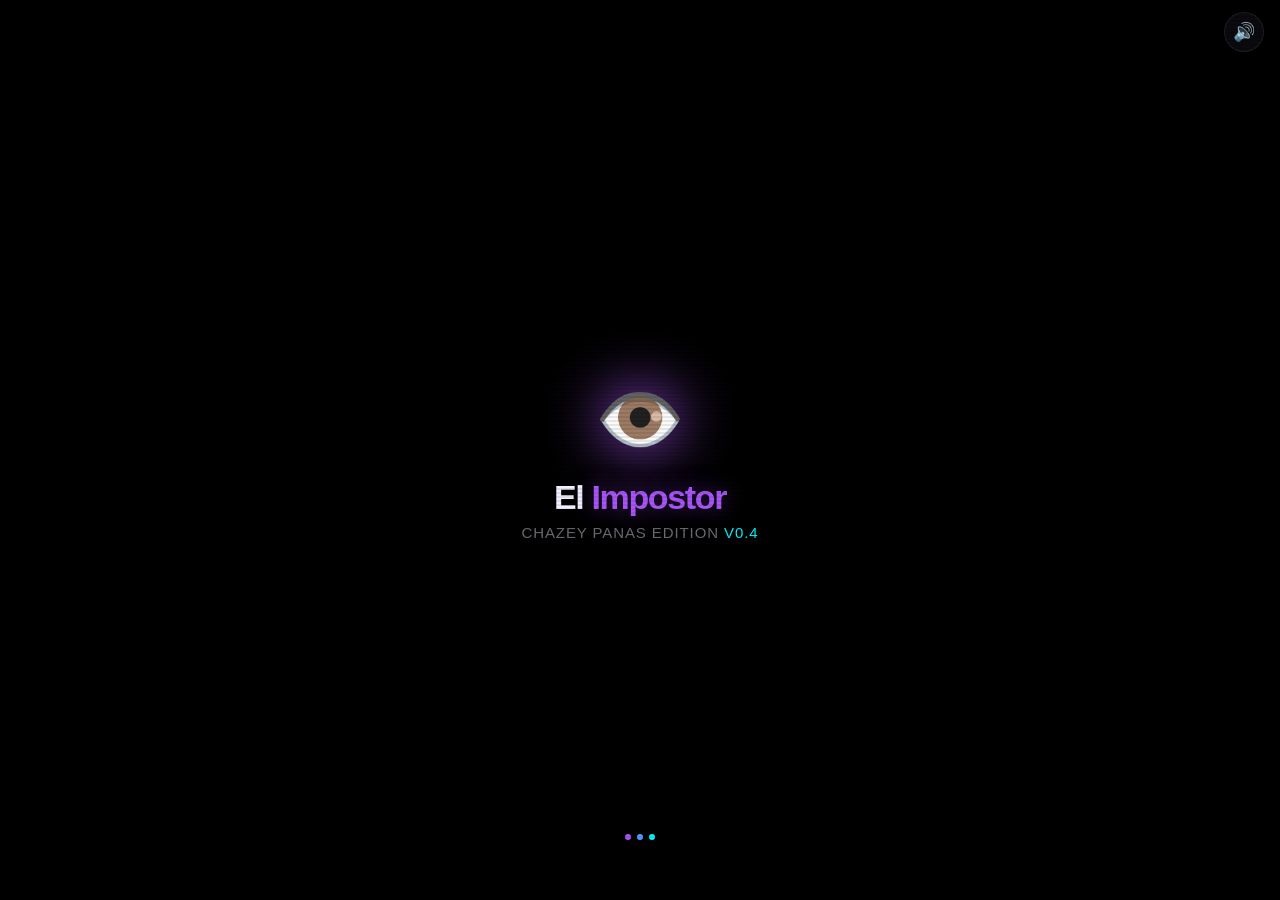
==== commit 7c33508e: "Add files via upload" ====
--- a/index.html
+++ b/index.html
@@ -185,12 +185,16 @@
 
 .btn-hold {
   position: relative;
-  z-index: 1;
   background: var(--surface2);
   border: 2px solid rgba(168,85,247,0.5);
   color: var(--text);
   padding: 18px 20px;
   font-size: 16px;
+  /* Evita que el navegador intercepte el gesto (scroll / long-press) */
+  touch-action: none;
+  -webkit-user-select: none;
+  user-select: none;
+  transition: transform 0.12s ease;
 }
 
 .icon-btn {
@@ -506,15 +510,19 @@
   color: var(--yellow);
 }
 .btn-power:active { transform: scale(0.97); }
-.btn-power.btn-shield {
-  border-color: rgba(77,159,255,0.4);
-  background: rgba(77,159,255,0.08);
-  color: var(--blue);
-}
-.btn-power.btn-oracle {
+.btn-power.btn-sacrificio {
   border-color: rgba(168,85,247,0.4);
   background: rgba(168,85,247,0.08);
   color: var(--violet);
+}
+.btn-power.btn-revive {
+  border-color: rgba(57,255,20,0.4);
+  background: rgba(57,255,20,0.08);
+  color: var(--green);
+}
+.btn-power.btn-power-locked {
+  opacity: 0.45;
+  filter: grayscale(0.5);
 }
 
 /* ================================================================
@@ -678,6 +686,7 @@
 .hold-progress {
   position: absolute;
   inset: 0;
+  z-index: 2; /* el relleno cubre TODO el botón, por encima del fondo */
   border-radius: var(--radius);
   overflow: hidden;
   pointer-events: none;
@@ -687,9 +696,97 @@
   left: 0; top: 0; bottom: 0;
   width: 0%;
   background: linear-gradient(90deg, var(--violet), var(--cyan));
-  opacity: 0.3;
+  opacity: 0.55;
+  box-shadow: 0 0 22px rgba(168,85,247,0.45);
   transition: width 0.05s linear;
 }
+
+/* ================================================================
+   ANIMACIÓN DE REVELACIÓN
+   ================================================================ */
+#reveal-pre {
+  transition: opacity 0.18s ease, transform 0.18s ease;
+}
+#reveal-pre.leaving {
+  opacity: 0;
+  transform: scale(0.9) translateY(8px);
+}
+
+@keyframes cardRevealIn {
+  0%   { opacity: 0; transform: scale(0.55) rotateX(14deg); }
+  60%  { opacity: 1; transform: scale(1.05) rotateX(0deg); }
+  100% { opacity: 1; transform: scale(1); }
+}
+@keyframes popIn {
+  0%   { opacity: 0; transform: scale(0.3); }
+  70%  { opacity: 1; transform: scale(1.18); }
+  100% { opacity: 1; transform: scale(1); }
+}
+@keyframes fadeSlideUp {
+  from { opacity: 0; transform: translateY(14px); }
+  to   { opacity: 1; transform: translateY(0); }
+}
+@keyframes wordIn {
+  0%   { opacity: 0; filter: blur(12px); letter-spacing: 0.3em; transform: scale(1.12); }
+  100% { opacity: 1; filter: blur(0); letter-spacing: normal; transform: scale(1); }
+}
+@keyframes flashOut {
+  0%   { opacity: 0; transform: scale(0.5); }
+  25%  { opacity: 1; }
+  100% { opacity: 0; transform: scale(1.5); }
+}
+@keyframes cardShake {
+  0%, 100% { transform: translateX(0); }
+  20% { transform: translateX(-4px); }
+  40% { transform: translateX(4px); }
+  60% { transform: translateX(-3px); }
+  80% { transform: translateX(3px); }
+}
+@keyframes pulse-cyan {
+  0%, 100% { box-shadow: 0 0 40px rgba(0,245,255,0.15); }
+  50%      { box-shadow: 0 0 70px rgba(0,245,255,0.32); }
+}
+@keyframes breathe {
+  0%, 100% { transform: scale(1); }
+  50%      { transform: scale(1.08); }
+}
+
+.reveal-flash {
+  position: absolute;
+  inset: 0;
+  pointer-events: none;
+  z-index: 3;
+  animation: flashOut 0.75s ease-out both;
+}
+
+.lock-breathe {
+  animation: breathe 2s ease-in-out infinite;
+}
+
+/* ================================================================
+   ANIMACIONES DE PODERES
+   ================================================================ */
+@keyframes riseUp {
+  0%   { opacity: 0; transform: translateY(26px) scale(0.7); }
+  60%  { opacity: 1; transform: translateY(-6px) scale(1.08); }
+  100% { opacity: 1; transform: translateY(0) scale(1); }
+}
+@keyframes soulRise {
+  0%   { opacity: 0; transform: translateY(16px) scale(0.85); filter: blur(8px); }
+  100% { opacity: 1; transform: translateY(0) scale(1); filter: blur(0); }
+}
+@keyframes haloGlow {
+  0%, 100% { filter: drop-shadow(0 0 6px rgba(255,214,0,0.55)); transform: scale(1); }
+  50%      { filter: drop-shadow(0 0 18px rgba(255,214,0,0.95)); transform: scale(1.06); }
+}
+@keyframes powerIn {
+  0%   { opacity: 0; transform: scale(0.5) rotate(-8deg); }
+  100% { opacity: 1; transform: scale(1) rotate(0); }
+}
+.anim-rise   { animation: riseUp 0.6s cubic-bezier(0.34,1.56,0.64,1) both; }
+.anim-soul   { animation: soulRise 0.7s ease both; }
+.anim-halo   { animation: haloGlow 1.6s ease-in-out infinite; }
+.anim-power  { animation: powerIn 0.5s cubic-bezier(0.34,1.56,0.64,1) both; }
 
 /* ================================================================
    OTROS
@@ -850,14 +947,24 @@
       playTone(60, 0.7, 'square', 0.3);
       setTimeout(() => playTone(45, 0.6, 'sawtooth', 0.25), 120);
       break;
-    case 'shield':
-      playTone(660, 0.12, 'sine', 0.2);
-      setTimeout(() => playTone(880, 0.2, 'sine', 0.25), 90);
+    case 'sacrifice':
+      // Tono oscuro y ritual para el sacrificio
+      playTone(220, 0.3, 'sawtooth', 0.2);
+      setTimeout(() => playTone(165, 0.35, 'sawtooth', 0.2), 220);
+      setTimeout(() => playTone(110, 0.6, 'sine', 0.25), 440);
       break;
-    case 'oracle':
-      playTone(740, 0.18, 'sine', 0.18);
-      setTimeout(() => playTone(554, 0.25, 'sine', 0.18), 140);
-      setTimeout(() => playTone(880, 0.3, 'sine', 0.2), 300);
+    case 'revive':
+      // Ascenso cálido y esperanzador
+      playTone(440, 0.15, 'sine', 0.2);
+      setTimeout(() => playTone(554, 0.15, 'sine', 0.22), 120);
+      setTimeout(() => playTone(659, 0.2, 'sine', 0.24), 240);
+      setTimeout(() => playTone(880, 0.35, 'sine', 0.28), 360);
+      break;
+    case 'angel':
+      // Destello brillante del Ángel Guardián
+      playTone(1175, 0.12, 'sine', 0.16);
+      setTimeout(() => playTone(1568, 0.2, 'sine', 0.18), 80);
+      setTimeout(() => playTone(2093, 0.3, 'sine', 0.14), 180);
       break;
   }
 }
@@ -866,7 +973,7 @@
    PWA - MANIFEST DINÁMICO + ÍCONOS + INSTALACIÓN + SERVICE WORKER
    ================================================================ */
 const SW_SOURCE =
-  "const CACHE='el-impostor-v3';" +
+  "const CACHE='el-impostor-v0-4';" +
   "const ASSETS=['./','./index.html'];" +
   "self.addEventListener('install',e=>{e.waitUntil(caches.open(CACHE).then(c=>c.addAll(ASSETS)).then(()=>self.skipWaiting()))});" +
   "self.addEventListener('activate',e=>{e.waitUntil(caches.keys().then(ks=>Promise.all(ks.filter(k=>k!==CACHE).map(k=>caches.delete(k)))).then(()=>self.clients.claim()))});" +
@@ -9000,6 +9107,44 @@
 /* ================================================================
    ESTADO & CONSTANTES
    ================================================================ */
+/* ================================================================
+   ⚖️ BALANCE — TODOS los parámetros de balance del juego en UN lugar.
+   Ajustá acá los porcentajes y cantidades; la UI se adapta sola.
+   ================================================================ */
+const BALANCE = {
+  // Reparto equilibrado de impostores: peso de repetir vs el resto
+  IMPOSTOR_COOLDOWN_WEIGHT: 0.35,        // 0.35 ≈ 3 veces menos probable
+
+  // 💣 Kamikaze (poder de impostores): probabilidad de que UN impostor lo tenga
+  KAMIKAZE_CHANCE: 0.15,                 // rango deseado 0.10 – 0.20
+  KAMIKAZE_COLLATERAL_CONSUMES_BULLETS: false, // las muertes colaterales gastan bala
+
+  // 😇 Ángel Guardián (poder de inocentes): probabilidad por inocente, por ronda
+  ANGEL_GUARDIAN_CHANCE: 0.10,
+
+  // 💥 Granada: resultados y cantidad de víctimas
+  GRENADE: {
+    P_ONLY_INNOCENTS: 0.50,              // mata solo inocentes
+    P_MIXED: 0.35,                       // mata mezcla (garantiza 1 impostor si hay)
+    P_ONLY_IMPOSTORS: 0.15,              // mata solo impostores
+    VICTIM_DIVISOR: 3,                   // víctimas = max(1, floor(vivos / 3))
+    MIN_VICTIMS: 1
+  },
+
+  // ⚔️ Sacrificio: grupo de sospechosos revelado
+  SACRIFICIO: {
+    GROUP_MIN: 3,                        // tamaño del grupo (entre 3 y 4)
+    GROUP_MAX: 4,
+    CONSUMES_BULLET: false               // la víctima del sacrificio gasta bala
+  },
+
+  // 🕊️ Revivir: costos y límites
+  REVIVIR: {
+    MIN_BULLETS_REQUIRED: 2,             // consume 1; con menos de 2 queda bloqueado
+    CONSUMES_BULLET: true
+  }
+};
+
 const STATE = {
   config: {
     numPlayers: 5,
@@ -9011,7 +9156,7 @@
     withHints: true,
     selectedCategories: [],
     playerNames: [],
-    powers: { grenade: false, shield: false, oracle: false }
+    powers: { grenade: false, sacrificio: false, revivir: false, kamikaze: true, angel: true }
   },
   game: null,
   currentScreen: 'splash'
@@ -9032,17 +9177,29 @@
   grenade: {
     emoji: '💥',
     name: 'Granada',
-    desc: 'Alto riesgo, pura suerte: 50% mata 2 inocentes + 1 impostor/undercover · 49% mata 3 inocentes · 1% mata 2 impostores. Objetivos al azar.'
+    desc: `Alto riesgo, pura suerte: ${Math.round(BALANCE.GRENADE.P_ONLY_INNOCENTS * 100)}% mata solo inocentes · ${Math.round(BALANCE.GRENADE.P_MIXED * 100)}% mata mezcla (con al menos 1 impostor) · ${Math.round(BALANCE.GRENADE.P_ONLY_IMPOSTORS * 100)}% mata solo impostores. Víctimas según jugadores vivos.`
   },
-  shield: {
-    emoji: '🛡️',
-    name: 'Chaleco Antibalas',
-    desc: 'Una vez por partida, al confirmar una votación pueden anularla: nadie muere y no se gasta bala. Si salvaron a un impostor… mala suerte.'
+  sacrificio: {
+    emoji: '⚔️',
+    name: 'Sacrificio',
+    desc: `Elimina a 1 inocente al azar y a cambio revela un grupo de ${BALANCE.SACRIFICIO.GROUP_MIN}-${BALANCE.SACRIFICIO.GROUP_MAX} jugadores vivos entre los que hay al menos 1 impostor asegurado. Sin decir quién.`
   },
-  oracle: {
-    emoji: '🔮',
-    name: 'El Oráculo',
-    desc: 'Revela una pista extra de la palabra secreta para toda la sala. Ojo: el impostor también la escucha.'
+  revivir: {
+    emoji: '🕊️',
+    name: 'Revivir',
+    desc: `Trae de vuelta a un inocente eliminado. Cuesta 1 bala (bloqueado si queda solo 1) y el grupo debe leer en voz alta una pista extra de la palabra… que el impostor también escucha.`
+  },
+  kamikaze: {
+    emoji: '💣',
+    name: 'Kamikaze (impostores)',
+    desc: `Siempre activo: ${Math.round(BALANCE.KAMIKAZE_CHANCE * 100)}% de las rondas UN impostor lo recibe en secreto. Cuando lo votan, puede decidir eliminar a sus vecinos de la ronda… inocentes o no.`,
+    alwaysOn: true
+  },
+  angel: {
+    emoji: '😇',
+    name: 'Ángel Guardián (inocentes)',
+    desc: `Siempre activo: cada inocente tiene un ${Math.round(BALANCE.ANGEL_GUARDIAN_CHANCE * 100)}% de tener un ángel esta ronda. Si la granada o el kamikaze lo alcanzan, el ángel lo salva.`,
+    alwaysOn: true
   }
 };
 
@@ -9101,14 +9258,14 @@
       const powers = d.powers;
       delete d.powers;
       Object.assign(STATE.config, d);
+      // Solo aceptar claves de poderes conocidas (ignora poderes eliminados)
       if (powers && typeof powers === 'object') {
-        STATE.config.powers = Object.assign(STATE.config.powers, powers);
+        Object.keys(STATE.config.powers).forEach(k => {
+          if (typeof powers[k] === 'boolean') STATE.config.powers[k] = powers[k];
+        });
       }
       if (!Array.isArray(STATE.config.selectedCategories)) STATE.config.selectedCategories = [];
       if (!Array.isArray(STATE.config.playerNames)) STATE.config.playerNames = [];
-      if (!STATE.config.powers || typeof STATE.config.powers !== 'object') {
-        STATE.config.powers = { grenade: false, shield: false, oracle: false };
-      }
     }
   } catch(e) {}
 }
@@ -9140,15 +9297,15 @@
     if (sc !== next && sc !== current) sc.classList.remove('active', 'exit-left');
   });
 
-  requestAnimationFrame(() => {
-    next.style.transform = back ? 'translateX(-100%)' : 'translateX(100%)';
-    next.classList.remove('exit-left');
-    next.classList.add('active');
-    requestAnimationFrame(() => {
-      next.style.transition = '';
-      next.style.transform = '';
-    });
-  });
+  // Entrada 100% sincrónica (sin rAF): en pestañas en segundo plano o con
+  // throttling, requestAnimationFrame puede retrasarse indefinidamente o
+  // ejecutarse tarde y reactivar una pantalla equivocada. El reflow forzado
+  // registra el punto de partida de la transición de forma determinista.
+  next.style.transform = back ? 'translateX(-100%)' : '';
+  void next.offsetWidth; // fuerza reflow
+  next.classList.remove('exit-left');
+  next.classList.add('active');
+  if (back) next.style.transform = '';
 
   STATE.currentScreen = toId;
   playSound('whoosh');
@@ -9203,7 +9360,7 @@
         El <span class="glow-violet">Impostor</span>
       </div>
       <div style="color:var(--muted);font-size:15px;margin-top:8px;letter-spacing:0.06em;text-transform:uppercase;">
-        Chazey Panas Edition <span style="color:var(--cyan);">v3.0</span>
+        Chazey Panas Edition <span style="color:var(--cyan);">v0.4</span>
       </div>
     </div>
     <button class="btn btn-ghost btn-sm install-btn anim-fade-up delay-3" style="display:none;width:auto;margin-top:36px;" onclick="handleInstallClick()">📲 Instalar App</button>
@@ -9245,6 +9402,9 @@
   const powerCards = Object.keys(POWERS_INFO).map(key => {
     const info = POWERS_INFO[key];
     const on = p.powers[key];
+    const tag = info.alwaysOn
+      ? `<span class="badge" style="font-size:9.5px;padding:2px 8px;background:rgba(255,255,255,0.06);">SIEMPRE ACTIVO</span>`
+      : `<span class="badge" style="font-size:9.5px;padding:2px 8px;background:rgba(255,214,0,0.08);border-color:rgba(255,214,0,0.3);color:var(--yellow);">1 USO</span>`;
     return `
     <div class="power-card">
       <div class="power-card-head">
@@ -9255,6 +9415,7 @@
         </label>
       </div>
       <div class="power-desc">${info.desc}</div>
+      <div style="margin-top:8px;">${tag}</div>
     </div>`;
   }).join('');
 
@@ -9577,8 +9738,6 @@
 /* ================================================================
    INICIO DE PARTIDA
    ================================================================ */
-// Peso de repetir como impostor: 0.35 ≈ 3 veces menos probable que el resto
-const IMPOSTOR_COOLDOWN_WEIGHT = 0.35;
 
 function loadLastImpostors() {
   try {
@@ -9600,7 +9759,7 @@
   const lastSet = new Set((lastImpostors || []).map(s => String(s).trim().toLowerCase()));
   let pool = [...Array(n).keys()].map(i => {
     const nm = String(names[i] || '').trim().toLowerCase();
-    return { i, w: lastSet.has(nm) ? IMPOSTOR_COOLDOWN_WEIGHT : 1 };
+    return { i, w: lastSet.has(nm) ? BALANCE.IMPOSTOR_COOLDOWN_WEIGHT : 1 };
   });
   const picked = [];
   while (picked.length < numImp && pool.length > 0) {
@@ -9662,11 +9821,26 @@
     isUndercover: ucSet.has(i),
     alive: true,
     leftEarly: false,
+    kamikaze: false,
+    angel: false,
     color: colorOf(i),
     avatar: avatarOf(i)
   }));
 
   saveLastImpostors(players);
+
+  // 💣 Kamikaze: como mucho UN impostor por ronda lo recibe (probabilidad configurable)
+  const aliveImpostors = players.filter(pl => pl.isImpostor);
+  if (cfg.powers.kamikaze && aliveImpostors.length > 0 && Math.random() < BALANCE.KAMIKAZE_CHANCE) {
+    rand(aliveImpostors).kamikaze = true;
+  }
+
+  // 😇 Ángel Guardián: cada inocente puede tenerlo con probabilidad configurable
+  if (cfg.powers.angel) {
+    players.forEach(pl => {
+      if (!pl.isImpostor && Math.random() < BALANCE.ANGEL_GUARDIAN_CHANCE) pl.angel = true;
+    });
+  }
 
   // Palabras de los undercovers (distintas entre sí, misma categoría)
   const undercoverWords = {};
@@ -9696,10 +9870,12 @@
     eliminated: [],
     powersEnabled: {
       grenade: !!cfg.powers.grenade,
-      shield: !!cfg.powers.shield,
-      oracle: !!cfg.powers.oracle
+      sacrificio: !!cfg.powers.sacrificio,
+      revivir: !!cfg.powers.revivir,
+      kamikaze: !!cfg.powers.kamikaze,
+      angel: !!cfg.powers.angel
     },
-    powersUsed: { grenade: false, shield: false, oracle: false },
+    powersUsed: { grenade: false, sacrificio: false, revivir: false },
     starter: null
   };
 
@@ -9721,6 +9897,9 @@
   if (!screen) return;
   const g = STATE.game;
   if (!g) return;
+
+  // Limpiar cualquier intento de revelación pendiente de la pantalla anterior
+  resetHoldState();
 
   // Saltear jugadores que se fueron antes de ver su rol
   while (g.revealCount < g.players.length && !g.players[g.revealOrder[g.revealCount]].alive) {
@@ -9748,16 +9927,18 @@
       <div class="anim-fade-up delay-2" style="width:100%;margin-top:28px;">
         <div id="reveal-pre" style="width:100%;">
           <div class="card-glass" style="padding:28px;border-color:rgba(168,85,247,0.3);">
-            <div style="font-size:40px;margin-bottom:12px;">🔒</div>
+            <div class="lock-breathe" style="font-size:40px;margin-bottom:12px;">🔒</div>
             <div class="title-md" style="color:var(--muted);margin-bottom:8px;">Pantalla protegida</div>
             <div class="body-md" style="color:var(--muted);margin-bottom:24px;">
               Solo <strong style="color:${player.color}">${esc(player.name)}</strong> debe ver esto
             </div>
             <div class="hold-container" id="hold-container">
               <button class="btn btn-hold" id="btn-hold"
+                      onpointerdown="startHold(event)"
+                      onpointerup="endHold(event)"
+                      onpointerleave="endHold(event)"
                       ontouchstart="startHold(event)"
                       ontouchend="endHold(event)"
-                      ontouchcancel="endHold(event)"
                       onmousedown="startHold(event)"
                       onmouseup="endHold(event)"
                       onmouseleave="endHold(event)">
@@ -9765,10 +9946,11 @@
               </button>
               <div class="hold-progress"><div class="hold-fill" id="hold-fill"></div></div>
             </div>
+            <div class="caption" style="margin-top:10px;">¿No funciona? Tocá 5 veces seguidas el botón</div>
           </div>
         </div>
 
-        <div id="reveal-card" style="display:none;width:100%;"></div>
+        <div id="reveal-card" style="display:none;width:100%;perspective:900px;"></div>
       </div>
     </div>
 
@@ -9789,14 +9971,21 @@
 
 let holdInterval = null;
 let holdProgress = 0;
+let holdActive = false;
+let holdTaps = 0;
+let holdTapsTimer = null;
 const HOLD_DURATION = 800;
 
 function startHold(e) {
-  e.preventDefault();
-  holdProgress = 0;
+  if (e) e.preventDefault();
+  if (holdActive) return; // ignora eventos duplicados (pointer + touch + mouse)
   const fill = $('hold-fill');
   if (!fill) return;
+  holdActive = true;
+  holdProgress = 0;
   playSound('hold');
+  const btn = $('btn-hold');
+  if (btn) btn.style.transform = 'scale(0.98)';
   clearInterval(holdInterval);
   holdInterval = setInterval(() => {
     holdProgress += (50 / HOLD_DURATION) * 100;
@@ -9809,11 +9998,36 @@
 }
 
 function endHold(e) {
-  e.preventDefault();
+  if (e) e.preventDefault();
+  if (!holdActive) return; // ignora eventos duplicados o tardíos
+  holdActive = false;
   clearInterval(holdInterval);
+  const completed = holdProgress >= 100;
   holdProgress = 0;
   const fill = $('hold-fill');
   if (fill) fill.style.width = '0%';
+  const btn = $('btn-hold');
+  if (btn) btn.style.transform = '';
+  if (completed) return;
+
+  // Plan B anti-bloqueo: si en algún dispositivo mantener no llega a completar,
+  // 5 toques cortos seguidos también revelan.
+  clearTimeout(holdTapsTimer);
+  holdTaps++;
+  if (holdTaps >= 5) {
+    holdTaps = 0;
+    revealRole();
+  } else {
+    holdTapsTimer = setTimeout(() => { holdTaps = 0; }, 1600);
+  }
+}
+
+function resetHoldState() {
+  holdActive = false;
+  holdProgress = 0;
+  holdTaps = 0;
+  clearInterval(holdInterval);
+  clearTimeout(holdTapsTimer);
 }
 
 function revealRole() {
@@ -9825,59 +10039,101 @@
   const footer = $('reveal-footer');
   if (!pre || !card || !footer) return;
 
-  pre.style.display = 'none';
-  footer.style.display = '';
   playSound('reveal');
-  card.style.display = '';
-
-  if (player.isUndercover) {
+  vibrate(50);
+
+  const turnAtStart = g.revealCount;
+  const isImp = player.isImpostor;
+  const isUC = player.isUndercover;
+
+  // Secuencia: 1) el bloqueo se desvanece  2) entra la carta con destello
+  pre.classList.add('leaving');
+  setTimeout(() => {
+    // Si mientras tanto la pantalla pasó a otro turno, no tocar nada
+    if (!STATE.game || STATE.game.revealCount !== turnAtStart) return;
+
+    const preNow = $('reveal-pre');
+    const cardNow = $('reveal-card');
+    const footerNow = $('reveal-footer');
+    if (!cardNow) return;
+
+    if (preNow) preNow.style.display = 'none';
+    cardNow.style.display = '';
+    if (footerNow) {
+      footerNow.style.display = '';
+      footerNow.classList.add('anim-fade-up', 'delay-3');
+    }
+
+    // Destello del color del rol detrás de la carta
+    const flashColor = isImp ? 'rgba(255,49,49,0.4)'
+      : isUC ? 'rgba(0,245,255,0.35)'
+      : 'rgba(57,255,20,0.3)';
+    const screen = $('screen-reveal');
+    if (screen) {
+      const f = document.createElement('div');
+      f.className = 'reveal-flash';
+      f.style.background = `radial-gradient(circle at 50% 42%, ${flashColor} 0%, transparent 65%)`;
+      screen.appendChild(f);
+      setTimeout(() => f.remove(), 850);
+    }
+  }, 180);
+
+  // Animaciones combinadas: entrada + pulso de color (los delays escalonan el contenido)
+  const A_CARD = isImp
+    ? 'animation: cardRevealIn .5s cubic-bezier(.34,1.56,.64,1) both, cardShake .4s .55s ease, pulse-red 2.4s .9s infinite;'
+    : isUC
+      ? 'animation: cardRevealIn .5s cubic-bezier(.34,1.56,.64,1) both, pulse-cyan 2.4s .9s infinite;'
+      : 'animation: cardRevealIn .5s cubic-bezier(.34,1.56,.64,1) both, pulse-glow-green 2.4s .9s infinite;';
+  const A_POP  = 'animation: popIn .45s .28s cubic-bezier(.34,1.56,.64,1) both;';
+  const A_UP1  = 'animation: fadeSlideUp .4s .4s ease both;';
+  const A_UP2  = 'animation: fadeSlideUp .4s .52s ease both;';
+  const A_UP3  = 'animation: fadeSlideUp .45s .64s ease both;';
+  const A_WORD = 'animation: wordIn .65s .5s ease both;';
+
+  if (isUC) {
     card.innerHTML = `
-      <div class="role-card anim-scale" style="border-color:rgba(0,245,255,0.4);box-shadow:0 0 60px rgba(0,245,255,0.15);">
-        <div style="font-size:52px;margin-bottom:16px;">🎭</div>
-        <div class="badge badge-undercover" style="margin-bottom:12px;">UNDERCOVER</div>
-        <div class="title-xl glow-cyan" style="margin-bottom:8px;">${esc(g.undercoverWords[player.id] || '?')}</div>
-        <div style="color:var(--muted);font-size:15px;line-height:1.5;margin-top:16px;">
+      <div class="role-card" style="border-color:rgba(0,245,255,0.4);box-shadow:0 0 60px rgba(0,245,255,0.15);${A_CARD}">
+        <div style="font-size:52px;margin-bottom:16px;${A_POP}">🎭</div>
+        <div class="badge badge-undercover" style="margin-bottom:12px;${A_UP1}">UNDERCOVER</div>
+        <div class="title-xl glow-cyan" style="margin-bottom:8px;${A_WORD}">${esc(g.undercoverWords[player.id] || '?')}</div>
+        <div style="color:var(--muted);font-size:15px;line-height:1.5;margin-top:16px;${A_UP2}">
           Tu palabra es <strong style="color:var(--cyan)">diferente</strong> a la del grupo.<br>
           Descubrí la palabra real sin que te atrapen.
         </div>
-        <div style="margin-top:20px;padding:14px 16px;background:rgba(0,245,255,0.06);border:1px solid rgba(0,245,255,0.2);border-radius:var(--radius-sm);">
+        <div style="margin-top:20px;padding:14px 16px;background:rgba(0,245,255,0.06);border:1px solid rgba(0,245,255,0.2);border-radius:var(--radius-sm);${A_UP3}">
           <div style="font-size:11px;letter-spacing:0.1em;text-transform:uppercase;color:var(--cyan);margin-bottom:6px;">⚠️ Recuérdalo</div>
           <div class="body-md" style="color:var(--muted);font-size:13px;">Si te eliminan, vas a poder adivinar la palabra real. Si aciertas, ¡ganás!</div>
         </div>
-        <div style="margin-top:12px;">
+        <div style="margin-top:12px;${A_UP3}">
           <div class="caption" style="text-transform:uppercase;letter-spacing:0.08em;">Categoría</div>
           <div class="body-md" style="color:var(--cyan);">${esc(g.category)}</div>
         </div>
       </div>`;
-  } else if (player.isImpostor) {
+  } else if (isImp) {
     card.innerHTML = `
-      <div class="role-card role-card-impostor anim-scale" style="animation:pulse-red 2s infinite;">
-        <div style="font-size:52px;margin-bottom:16px;animation:glitch 3s infinite;">💀</div>
-        <div class="badge badge-impostor" style="margin-bottom:12px;">IMPOSTOR</div>
-        <div class="title-xl glow-red" style="margin-bottom:8px;">ERES EL<br>IMPOSTOR</div>
-        <div style="color:var(--muted);font-size:15px;line-height:1.5;margin-top:16px;">
+      <div class="role-card role-card-impostor" style="${A_CARD}">
+        <div style="font-size:52px;margin-bottom:16px;animation: popIn .45s .28s cubic-bezier(.34,1.56,.64,1) both, glitch 3s 1.4s infinite;">💀</div>
+        <div class="badge badge-impostor" style="margin-bottom:12px;${A_UP1}">IMPOSTOR</div>
+        <div class="title-xl glow-red" style="margin-bottom:8px;${A_WORD}">ERES EL<br>IMPOSTOR</div>
+        <div style="color:var(--muted);font-size:15px;line-height:1.5;margin-top:16px;${A_UP2}">
           Nadie conoce tu secreto.<br>Fingí que la sabés.
         </div>
         ${g.currentHint ? `
-        <div style="margin-top:20px;padding:14px 16px;background:rgba(255,49,49,0.08);border:1px solid rgba(255,49,49,0.2);border-radius:var(--radius-sm);">
+        <div style="margin-top:20px;padding:14px 16px;background:rgba(255,49,49,0.08);border:1px solid rgba(255,49,49,0.2);border-radius:var(--radius-sm);${A_UP3}">
           <div style="font-size:11px;letter-spacing:0.1em;text-transform:uppercase;color:var(--red);margin-bottom:6px;">Pista para vos</div>
           <div class="title-md glow-red">${esc(g.currentHint)}</div>
         </div>` : ''}
-        <div style="margin-top:12px;">
-          <div class="caption" style="text-transform:uppercase;letter-spacing:0.08em;">Categoría</div>
-          <div class="body-md" style="color:var(--red);">${esc(g.category)}</div>
-        </div>
       </div>`;
   } else {
     card.innerHTML = `
-      <div class="role-card role-card-human anim-scale" style="animation:pulse-glow-green 2s infinite;">
-        <div style="font-size:52px;margin-bottom:16px;">✅</div>
-        <div class="badge badge-human" style="margin-bottom:12px;">INOCENTE</div>
-        <div class="title-xl glow-green" style="margin-bottom:8px;">${esc(g.secretWord)}</div>
-        <div style="color:var(--muted);font-size:15px;line-height:1.5;margin-top:16px;">
+      <div class="role-card role-card-human" style="${A_CARD}">
+        <div style="font-size:52px;margin-bottom:16px;${A_POP}">✅</div>
+        <div class="badge badge-human" style="margin-bottom:12px;${A_UP1}">INOCENTE</div>
+        <div class="title-xl glow-green" style="margin-bottom:8px;${A_WORD}">${esc(g.secretWord)}</div>
+        <div style="color:var(--muted);font-size:15px;line-height:1.5;margin-top:16px;${A_UP2}">
           Esta es la palabra secreta.<br>¡No dejes que el impostor la adivine!
         </div>
-        <div style="margin-top:12px;">
+        <div style="margin-top:12px;${A_UP3}">
           <div class="caption" style="text-transform:uppercase;letter-spacing:0.08em;">Categoría</div>
           <div class="body-md" style="color:var(--green);">${esc(g.category)}</div>
         </div>
@@ -10059,10 +10315,6 @@
   const starter = rand(alivePlayers);
   g.starter = starter;
 
-  const oracleBtn = (g.powersEnabled.oracle && !g.powersUsed.oracle)
-    ? `<button class="btn btn-power btn-oracle" onclick="useOracle()">🔮 Poder: El Oráculo</button>`
-    : '';
-
   screen.innerHTML = `
     <div style="flex:1;display:flex;flex-direction:column;align-items:center;justify-content:center;padding:12px 20px;text-align:center;">
       <div class="anim-fade-up">
@@ -10083,7 +10335,6 @@
     </div>
 
     <div class="screen-footer">
-      ${oracleBtn}
       <button class="btn btn-primary anim-fade-up delay-3" onclick="goToVoting()">
         <span>🗳️</span> Ir a Votación
       </button>
@@ -10162,12 +10413,17 @@
   }).join('');
 
   const grenadeBtn = (g.powersEnabled.grenade && !g.powersUsed.grenade)
-    ? `<button class="btn btn-power" onclick="useGrenade()">💥 Poder: Granada</button>`
+    ? `<button class="btn btn-power" onclick="useGrenade()">💥 Granada</button>`
     : '';
-  const oracleBtn = (g.powersEnabled.oracle && !g.powersUsed.oracle)
-    ? `<button class="btn btn-power btn-oracle" onclick="useOracle()">🔮 Poder: El Oráculo</button>`
+  const sacrificioBtn = (g.powersEnabled.sacrificio && !g.powersUsed.sacrificio)
+    ? `<button class="btn btn-power btn-sacrificio" onclick="useSacrificio()">⚔️ Sacrificio</button>`
     : '';
-  const hasPowers = grenadeBtn || oracleBtn;
+  // Revivir aparece bloqueado (con explicación al tocarlo) si no hay balas suficientes
+  const revivirLocked = revivirBlocked();
+  const revivirBtn = (g.powersEnabled.revivir && !g.powersUsed.revivir)
+    ? `<button class="btn btn-power btn-revive ${revivirLocked ? 'btn-power-locked' : ''}" onclick="useRevivir()">🕊️ Revivir${revivirLocked ? ' 🔒' : ''}</button>`
+    : '';
+  const hasPowers = grenadeBtn || sacrificioBtn || revivirBtn;
 
   screen.innerHTML = `
     <div class="screen-header">
@@ -10198,7 +10454,7 @@
     </div>
 
     <div class="screen-footer">
-      ${hasPowers ? `<div class="controls-row">${grenadeBtn}${oracleBtn}</div>` : ''}
+      ${hasPowers ? `<div class="controls-row">${grenadeBtn}${sacrificioBtn}${revivirBtn}</div>` : ''}
       <div class="controls-row">
         <button class="btn btn-ghost btn-sm" onclick="openDeletePlayer()">🗑️ Jugador se fue</button>
         <button class="btn btn-danger-ghost btn-sm" onclick="confirmCancelRound()">✖️ Cancelar ronda</button>
@@ -10213,11 +10469,6 @@
   if (!p || !p.alive) return;
 
   playSound('tap');
-
-  const shieldAvailable = g.powersEnabled.shield && !g.powersUsed.shield;
-  const shieldBtn = shieldAvailable
-    ? `<button class="btn btn-power btn-shield" onclick="useShield(${playerId})">🛡️ Chaleco: anular este voto</button>`
-    : '';
 
   openModal(`
     <div style="text-align:center;">
@@ -10227,35 +10478,10 @@
       <div class="body-md" style="color:var(--muted);margin-bottom:24px;">Esta acción no se puede deshacer.</div>
       <div style="display:flex;flex-direction:column;gap:10px;">
         <button class="btn btn-red" onclick="executeVote(${playerId})">⚡ Confirmar Eliminación</button>
-        ${shieldBtn}
         <button class="btn btn-ghost" onclick="closeModal()">Cancelar</button>
       </div>
     </div>
   `);
-}
-
-function useShield(playerId) {
-  const g = STATE.game;
-  if (!g.powersEnabled.shield || g.powersUsed.shield) return;
-  g.powersUsed.shield = true;
-  playSound('shield');
-
-  openModal(`
-    <div style="text-align:center;">
-      <div style="font-size:48px;margin-bottom:12px;">🛡️</div>
-      <div class="title-md" style="color:var(--blue);text-shadow:0 0 24px rgba(77,159,255,0.5);margin-bottom:8px;">¡Chaleco activado!</div>
-      <div class="body-md" style="color:var(--muted);margin-bottom:24px;">
-        El voto contra <strong style="color:var(--text)">${esc(g.players.find(pl => pl.id === playerId).name)}</strong> quedó anulado.
-        Nadie muere y no se gastó bala.
-      </div>
-      <button class="btn btn-primary" onclick="closeModalAndBackToVote()">Continuar</button>
-    </div>
-  `);
-}
-
-function closeModalAndBackToVote() {
-  closeModal();
-  renderVotingScreen();
 }
 
 function executeVote(playerId) {
@@ -10271,17 +10497,15 @@
 
   if (p.isUndercover) {
     if (g.bullets !== Infinity) g.bullets--;
-    // Última oportunidad del undercover: adivinar la palabra real
+    // Última oportunidad del undercover: adivinar la palabra real.
+    // Sin categoría en pantalla: el undercover ya la conoce y mostrarla
+    // públicamente le filtraría información al impostor.
     openModal(`
       <div style="text-align:center;">
         <div style="font-size:48px;margin-bottom:12px;">🎭</div>
         <div class="title-md" style="color:var(--cyan);margin-bottom:8px;">${esc(p.name)} era el Undercover</div>
         <div class="body-md" style="color:var(--muted);margin-bottom:6px;">Su palabra era: <strong style="color:var(--cyan)">${esc(g.undercoverWords[p.id] || '?')}</strong></div>
         <div class="body-md" style="margin-bottom:20px;">¿Puede adivinar la palabra real antes de caer?</div>
-        <div style="padding:16px;background:rgba(0,245,255,0.06);border:1px solid rgba(0,245,255,0.2);border-radius:var(--radius-sm);margin-bottom:24px;">
-          <div class="caption" style="margin-bottom:4px;text-transform:uppercase;letter-spacing:0.1em;">Categoría</div>
-          <div class="body-md" style="color:var(--cyan);font-weight:700;">${esc(g.category)}</div>
-        </div>
         <div style="display:flex;flex-direction:column;gap:10px;">
           <button class="btn btn-primary" onclick="undercoverGuessResult(true, ${p.id})" style="background:linear-gradient(135deg,var(--cyan),var(--blue));">✅ ¡Adivinó la palabra!</button>
           <button class="btn btn-red" onclick="undercoverGuessResult(false, ${p.id})">❌ No adivinó</button>
@@ -10294,6 +10518,12 @@
   if (!p.isImpostor) {
     // Inocente eliminado por votación: se gasta una bala
     if (g.bullets !== Infinity) g.bullets--;
+  }
+
+  // 💣 Kamikaze: si el impostor eliminado lo tenía, decide si activarlo
+  if (p.isImpostor && p.kamikaze && g.powersEnabled.kamikaze) {
+    openKamikazeModal(p);
+    return;
   }
 
   const v = checkVictory();
@@ -10340,6 +10570,7 @@
   if (!g.powersEnabled.grenade || g.powersUsed.grenade) return;
   playSound('tap');
 
+  const GB = BALANCE.GRENADE;
   openModal(`
     <div style="text-align:center;">
       <div style="font-size:48px;margin-bottom:12px;">💥</div>
@@ -10348,9 +10579,9 @@
         Resultado totalmente aleatorio. Solo se puede usar <strong>una vez</strong> en toda la partida.
       </div>
       <div class="info-note" style="text-align:left;margin-bottom:24px;">
-        💣 50% · 2 inocentes + 1 impostor/undercover<br>
-        😬 49% · 3 inocentes<br>
-        🍀 1% · 2 impostores
+        😬 ${Math.round(GB.P_ONLY_INNOCENTS * 100)}% · solo inocentes<br>
+        💥 ${Math.round(GB.P_MIXED * 100)}% · mezcla, con al menos 1 impostor<br>
+        🍀 ${Math.round(GB.P_ONLY_IMPOSTORS * 100)}% · solo impostores
       </div>
       <div style="display:flex;flex-direction:column;gap:10px;">
         <button class="btn btn-red" onclick="launchGrenade()">💥 Lanzar</button>
@@ -10364,81 +10595,120 @@
   const g = STATE.game;
   g.powersUsed.grenade = true;
 
+  const GB = BALANCE.GRENADE;
+  const alive = g.players.filter(pl => pl.alive);
+  const innocents = alive.filter(pl => !pl.isImpostor); // incluye undercover
+  const impostors = alive.filter(pl => pl.isImpostor);
+
+  // Víctimas escaladas a los jugadores vivos
+  const wanted = Math.max(GB.MIN_VICTIMS, Math.floor(alive.length / GB.VICTIM_DIVISOR));
+  const victimCount = Math.min(wanted, alive.length);
+
   const roll = Math.random() * 100;
-  const aliveInnocents = g.players.filter(pl => pl.alive && !pl.isImpostor);
-  const aliveImpostors = g.players.filter(pl => pl.alive && pl.isImpostor);
-  const impSide = g.players.filter(pl => pl.alive && (pl.isImpostor || pl.isUndercover));
-
-  let victims = [];
+  let targets = [];
   let title, subtitle, emoji;
 
-  if (roll < 1) {
+  if (roll < GB.P_ONLY_IMPOSTORS * 100) {
+    // 🍀 Solo impostores; si no alcanzan, completar con inocentes
     emoji = '🍀';
-    title = '¡MILAGRO!';
-    subtitle = 'La granada cayó del lado bueno…';
-    victims = pickRandom(aliveImpostors, 2);
-  } else if (roll < 50) {
+    title = '¡GOLPE DE SUERTE!';
+    subtitle = 'La explosión alcanzó solo al lado impostor.';
+    const imps = pickRandom(impostors, victimCount);
+    targets = imps.concat(pickRandom(innocents, victimCount - imps.length));
+  } else if (roll < (GB.P_ONLY_IMPOSTORS + GB.P_MIXED) * 100) {
+    // 💥 Mixto: garantiza al menos 1 impostor si hay alguno vivo
+    emoji = '💥';
+    title = 'KA-BOOM';
+    subtitle = 'La explosión alcanzó a inocentes y a un infiltrado.';
+    const imps = impostors.length > 0 ? pickRandom(impostors, 1) : [];
+    targets = imps.concat(pickRandom(innocents, victimCount - imps.length));
+    if (targets.length < victimCount) {
+      // Muy pocos vivos: completar con impostores restantes
+      targets = targets.concat(pickRandom(
+        impostors.filter(x => !targets.includes(x)),
+        victimCount - targets.length
+      ));
+    }
+  } else {
+    // 😬 Solo inocentes; si no alcanzan, completar con impostores
     emoji = '😬';
     title = 'KA-BOOM';
     subtitle = 'La explosión alcanzó solo a inocentes…';
-    victims = pickRandom(aliveInnocents, 3);
-  } else {
-    emoji = '💥';
-    title = 'KA-BOOM';
-    subtitle = 'La explosión alcanzó a inocentes y a un infiltrado.';
-    victims = [
-      ...pickRandom(aliveInnocents, 2),
-      ...pickRandom(impSide, 1)
-    ];
-    // Seguridad: evitar duplicados (poco probable pero posible en grupos chicos)
-    const seen = new Set();
-    victims = victims.filter(v => !seen.has(v.id) && seen.add(v.id));
+    const innos = pickRandom(innocents, victimCount);
+    targets = innos.concat(pickRandom(impostors, victimCount - innos.length));
   }
 
-  victims.forEach(v => {
-    v.alive = false;
-    g.eliminated.push(v);
+  const { dead, saved } = applyChaosDeaths(targets);
+  showCasualtiesModal({ emoji, title, subtitle, dead, saved });
+}
+
+// Aplica muertes de poderes caóticos (granada / kamikaze). El Ángel Guardián
+// salva a los alcanzados que lo tengan; devuelve quién murió y quién fue salvado.
+function applyChaosDeaths(targets) {
+  const g = STATE.game;
+  const dead = [];
+  const saved = [];
+  const seen = new Set();
+  targets.forEach(pl => {
+    if (seen.has(pl.id)) return;
+    seen.add(pl.id);
+    if (!pl.alive) return;
+    if (pl.angel) {
+      pl.angel = false; // el ángel se consumió al salvarlo
+      saved.push(pl);
+    } else {
+      pl.alive = false;
+      g.eliminated.push(pl);
+      dead.push(pl);
+    }
   });
-
-  playSound('explosion');
-  vibrate([120, 60, 220]);
-
-  const flash = document.createElement('div');
-  flash.className = 'explosion-flash';
-  document.body.appendChild(flash);
-  setTimeout(() => flash.remove(), 900);
-  document.body.classList.add('shake');
-  setTimeout(() => document.body.classList.remove('shake'), 600);
-
-  const victimRows = victims.length > 0
-    ? victims.map(pl => {
-        let badge;
-        if (pl.isImpostor) badge = `<span class="badge badge-impostor">Impostor</span>`;
-        else if (pl.isUndercover) badge = `<span class="badge badge-undercover">Undercover</span>`;
-        else badge = `<span class="badge badge-human">Inocente</span>`;
-        return `
-        <div class="vote-item" style="opacity:0.85;">
-          <div style="display:flex;align-items:center;gap:12px;min-width:0;">
-            <div class="player-avatar" style="background:${pl.color}22;color:${pl.color};font-size:20px;filter:grayscale(0.7);">${pl.avatar}</div>
-            <div class="body-md" style="font-weight:600;">${esc(pl.name)}</div>
-          </div>
-          ${badge}
-        </div>`;
-      }).join('')
-    : `<div class="body-md" style="color:var(--muted);padding:12px;">Nadie… de pura suerte.</div>`;
-
-  openModal(`
-    <div style="text-align:center;">
-      <div class="anim-scale" style="font-size:64px;margin-bottom:12px;">${emoji}</div>
-      <div class="title-xl glow-red" style="margin-bottom:8px;">${title}</div>
-      <div class="body-md" style="color:var(--muted);margin-bottom:20px;">${subtitle}</div>
-      <div style="text-align:left;margin-bottom:24px;">${victimRows}</div>
-      <button class="btn btn-primary" onclick="grenadeDone()">Continuar</button>
-    </div>
-  `);
-}
-
-function grenadeDone() {
+  return { dead, saved };
+}
+
+function roleBadgeFor(pl) {
+  if (pl.isImpostor) return `<span class="badge badge-impostor">Impostor</span>`;
+  if (pl.isUndercover) return `<span class="badge badge-undercover">Undercover</span>`;
+  return `<span class="badge badge-human">Inocente</span>`;
+}
+
+function casualtyRows(dead) {
+  if (dead.length === 0) return `<div class="body-md" style="color:var(--muted);padding:8px;">Nadie murió…</div>`;
+  return dead.map(pl => `
+    <div class="vote-item" style="opacity:0.85;">
+      <div style="display:flex;align-items:center;gap:12px;min-width:0;">
+        <div class="player-avatar" style="background:${pl.color}22;color:${pl.color};font-size:20px;filter:grayscale(0.7);">${pl.avatar}</div>
+        <div class="body-md" style="font-weight:600;">${esc(pl.name)}</div>
+      </div>
+      ${roleBadgeFor(pl)}
+    </div>`).join('');
+}
+
+function savedRows(saved) {
+  if (saved.length === 0) return '';
+  return `
+    <div class="section-label" style="margin-top:16px;">😇 Salvados por su Ángel Guardián</div>
+    ${saved.map(pl => `
+    <div class="vote-item" style="border-color:rgba(255,214,0,0.35);">
+      <div style="display:flex;align-items:center;gap:12px;min-width:0;">
+        <div class="player-avatar anim-halo" style="background:${pl.color}22;color:${pl.color};font-size:20px;">${pl.avatar}</div>
+        <div class="body-md" style="font-weight:600;">${esc(pl.name)}</div>
+      </div>
+      <span class="badge" style="background:rgba(255,214,0,0.15);border-color:rgba(255,214,0,0.4);color:var(--yellow);">😇 SALVADO</span>
+    </div>`).join('')}`;
+}
+
+function showPowerFlash(color) {
+  const screen = $('screen-voting');
+  if (!screen) return;
+  const f = document.createElement('div');
+  f.className = 'reveal-flash';
+  f.style.background = `radial-gradient(circle at 50% 42%, ${color} 0%, transparent 65%)`;
+  screen.appendChild(f);
+  setTimeout(() => f.remove(), 850);
+}
+
+// Cierre común de todos los poderes: reevaluar victoria y volver a la votación
+function finishPowerAction() {
   closeModal();
   const v = checkVictory();
   if (v) {
@@ -10449,34 +10719,335 @@
   renderVotingScreen();
 }
 
-function useOracle() {
-  const g = STATE.game;
-  if (!g.powersEnabled.oracle || g.powersUsed.oracle) return;
-  g.powersUsed.oracle = true;
-  playSound('oracle');
-
-  const remaining = g.allHints.filter(h => !g.usedHints.includes(h));
-  let revealText;
-  if (remaining.length > 0) {
-    const hint = rand(remaining);
-    g.usedHints.push(hint);
-    revealText = esc(hint);
-  } else {
-    const w = g.secretWord;
-    revealText = `Empieza con <strong style="color:var(--violet)">"${esc(w[0])}"</strong> y tiene <strong style="color:var(--violet)">${w.length} letras</strong>`;
-  }
-
+function showCasualtiesModal({ emoji, title, subtitle, dead, saved, accent }) {
+  if (saved.length > 0) playSound('angel');
   openModal(`
     <div style="text-align:center;">
-      <div class="anim-scale" style="font-size:56px;margin-bottom:12px;">🔮</div>
-      <div class="title-md glow-violet" style="margin-bottom:8px;">El Oráculo habla</div>
-      <div class="body-md" style="color:var(--muted);margin-bottom:16px;">Pista extra sobre la palabra secreta:</div>
-      <div class="card-glass" style="border-color:rgba(168,85,247,0.4);margin-bottom:16px;">
-        <div class="title-lg glow-violet">${revealText}</div>
-        <div class="caption" style="margin-top:8px;">Categoría: ${esc(g.category)}</div>
+      <div class="anim-scale" style="font-size:64px;margin-bottom:12px;">${emoji}</div>
+      <div class="title-xl glow-red" style="margin-bottom:8px;${accent ? `color:${accent};text-shadow:0 0 24px ${accent}80;` : ''}">${title}</div>
+      <div class="body-md" style="color:var(--muted);margin-bottom:20px;">${subtitle}</div>
+      <div style="text-align:left;margin-bottom:8px;">${casualtyRows(dead)}</div>
+      ${savedRows(saved)}
+      <div style="height:16px;"></div>
+      <button class="btn btn-primary" onclick="finishPowerAction()">Continuar</button>
+    </div>
+  `);
+}
+
+/* ================================================================
+   💣 KAMIKAZE (poder exclusivo de impostores)
+   ================================================================ */
+function openKamikazeModal(p) {
+  playSound('tap');
+  openModal(`
+    <div style="text-align:center;">
+      <div style="font-size:48px;margin-bottom:12px;">💣</div>
+      <div class="title-md glow-red" style="margin-bottom:8px;">${esc(p.name)}, tenés Kamikaze</div>
+      <div class="body-md" style="color:var(--muted);margin-bottom:20px;">
+        Te eliminaron por votación. ¿Querés activarlo?<br>
+        Explotarás y te llevarás a tus <strong style="color:var(--text)">vecinos de la ronda</strong>…
+        inocentes, Undercover o tu propio compañero. Es tu decisión.
       </div>
-      <div class="info-note" style="margin-bottom:20px;">Toda la sala escucha esta pista… incluido el impostor.</div>
-      <button class="btn btn-primary" onclick="closeModal()">Continuar</button>
+      <div style="display:flex;flex-direction:column;gap:10px;">
+        <button class="btn btn-red" onclick="kamikazeActivate(${p.id})">💥 ¡Sí, activar Kamikaze!</button>
+        <button class="btn btn-ghost" onclick="kamikazeDecline()">🙅 No, me marcho tranquilo</button>
+      </div>
+    </div>
+  `);
+}
+
+// Vecinos vivos más cercanos en el orden de la ronda (circular, izquierda y derecha)
+function kamikazeNeighbors(p) {
+  const g = STATE.game;
+  const order = g.revealOrder;
+  const n = order.length;
+  const idx = order.indexOf(p.id);
+  const targets = [];
+  for (const dir of [-1, 1]) {
+    for (let step = 1; step <= n; step++) {
+      const cand = g.players[order[((idx + dir * step) % n + n) % n]];
+      if (cand.alive && cand.id !== p.id) { targets.push(cand); break; }
+    }
+  }
+  return targets.filter((v, i, a) => a.findIndex(x => x.id === v.id) === i);
+}
+
+function kamikazeActivate(playerId) {
+  const g = STATE.game;
+  const p = g.players.find(pl => pl.id === playerId);
+  if (!p) { renderVotingScreen(); return; }
+  closeModal();
+
+  const targets = kamikazeNeighbors(p);
+  const { dead, saved } = applyChaosDeaths(targets);
+
+  playSound('explosion');
+  vibrate([120, 60, 220]);
+  showPowerFlash('rgba(255,49,49,0.5)');
+  document.body.classList.add('shake');
+  setTimeout(() => document.body.classList.remove('shake'), 600);
+
+  showCasualtiesModal({
+    emoji: '💣',
+    title: '¡KAMIKAZE!',
+    subtitle: `${esc(p.name)} explotó y se llevó a sus vecinos.`,
+    dead,
+    saved
+  });
+}
+
+function kamikazeDecline() {
+  closeModal();
+  playSound('eliminate');
+  const v = checkVictory();
+  if (v) {
+    renderVictoryScreen(v);
+    navigate('screen-victory');
+    return;
+  }
+  renderVotingScreen();
+}
+
+/* ================================================================
+   ⚔️ SACRIFICIO (poder de inocentes)
+   ================================================================ */
+function useSacrificio() {
+  const g = STATE.game;
+  if (!g.powersEnabled.sacrificio || g.powersUsed.sacrificio) return;
+  playSound('tap');
+
+  const SB = BALANCE.SACRIFICIO;
+  openModal(`
+    <div style="text-align:center;">
+      <div style="font-size:48px;margin-bottom:12px;">⚔️</div>
+      <div class="title-md" style="margin-bottom:8px;">¿Ofrecer un Sacrificio?</div>
+      <div class="body-md" style="color:var(--muted);margin-bottom:20px;">
+        Un <strong style="color:var(--text)">inocente al azar</strong> será eliminado y, a cambio,
+        se revelará un grupo de ${SB.GROUP_MIN}-${SB.GROUP_MAX} jugadores vivos
+        entre los que hay <strong style="color:var(--violet)">al menos 1 impostor asegurado</strong>.
+        Solo se puede usar <strong>una vez</strong>.
+      </div>
+      <div style="display:flex;flex-direction:column;gap:10px;">
+        <button class="btn btn-primary" onclick="executeSacrificio()">⚔️ Sacrificar</button>
+        <button class="btn btn-ghost" onclick="closeModal()">Mejor no</button>
+      </div>
+    </div>
+  `);
+}
+
+function executeSacrificio() {
+  const g = STATE.game;
+  g.powersUsed.sacrificio = true;
+  closeModal();
+
+  const SB = BALANCE.SACRIFICIO;
+  const alive = g.players.filter(pl => pl.alive);
+  const innocents = alive.filter(pl => !pl.isImpostor);
+  const impostors = alive.filter(pl => pl.isImpostor);
+
+  // 1) Víctima inocente al azar (el ángel no protege del sacrificio)
+  const victim = rand(innocents);
+  victim.alive = false;
+  g.eliminated.push(victim);
+  if (SB.CONSUMES_BULLET && g.bullets !== Infinity) g.bullets--;
+
+  // 2) Grupo de sospechosos con al menos 1 impostor vivo garantizado,
+  //    sin incluir a la víctima
+  const pool = alive.filter(pl => pl.id !== victim.id);
+  const groupSize = Math.min(pool.length, SB.GROUP_MIN + randInt(SB.GROUP_MAX - SB.GROUP_MIN + 1));
+  const group = [];
+  if (impostors.length > 0) group.push(rand(impostors));
+  pickRandom(pool.filter(pl => !group.includes(pl)), groupSize - group.length)
+    .forEach(pl => group.push(pl));
+  const groupShown = shuffle(group); // el orden no delata al impostor
+
+  playSound('sacrifice');
+  vibrate([80, 40, 160]);
+  showPowerFlash('rgba(168,85,247,0.45)');
+
+  openModal(`
+    <div style="text-align:center;">
+      <div class="anim-soul" style="font-size:56px;margin-bottom:10px;">⚔️</div>
+      <div class="title-xl glow-violet" style="margin-bottom:4px;">SACRIFICIO</div>
+      <div class="vote-item" style="margin:16px 0;">
+        <div style="display:flex;align-items:center;gap:12px;min-width:0;">
+          <div class="player-avatar" style="background:${victim.color}22;color:${victim.color};font-size:20px;filter:grayscale(0.7);">${victim.avatar}</div>
+          <div class="body-md" style="font-weight:700;">${esc(victim.name)} ha caído</div>
+        </div>
+        ${roleBadgeFor(victim)}
+      </div>
+      <div class="card-glass" style="border-color:rgba(168,85,247,0.45);margin-bottom:8px;padding:18px;">
+        <div class="caption" style="margin-bottom:12px;letter-spacing:0.1em;text-transform:uppercase;">Entre estos jugadores hay por lo menos 1 impostor</div>
+        <div style="display:flex;flex-wrap:wrap;gap:10px;justify-content:center;">
+          ${groupShown.map(pl => `
+            <div class="anim-scale" style="display:flex;flex-direction:column;align-items:center;gap:4px;padding:10px 12px;background:rgba(168,85,247,0.1);border:1px solid rgba(168,85,247,0.35);border-radius:var(--radius-sm);min-width:72px;">
+              <div style="font-size:24px;">${pl.avatar}</div>
+              <div style="font-size:12px;font-weight:700;">${esc(pl.name)}</div>
+            </div>`).join('')}
+        </div>
+        <div class="caption" style="margin-top:12px;">Puede haber más de uno… o ninguno de los demás. Ustedes averiguan.</div>
+      </div>
+      <div style="height:8px;"></div>
+      <button class="btn btn-primary" onclick="finishPowerAction()">Continuar</button>
+    </div>
+  `);
+}
+
+/* ================================================================
+   🕊️ REVIVIR (poder de inocentes)
+   ================================================================ */
+function revivirBlocked() {
+  const g = STATE.game;
+  return g.bullets !== Infinity && g.bullets < BALANCE.REVIVIR.MIN_BULLETS_REQUIRED;
+}
+
+function useRevivir() {
+  const g = STATE.game;
+  if (!g.powersEnabled.revivir || g.powersUsed.revivir) return;
+  playSound('tap');
+
+  // Bloqueado: quedarse con 0 balas es derrota
+  if (revivirBlocked()) {
+    openModal(`
+      <div style="text-align:center;">
+        <div style="font-size:48px;margin-bottom:12px;">🔒</div>
+        <div class="title-md" style="margin-bottom:8px;">Revivir bloqueado</div>
+        <div class="body-md" style="color:var(--muted);margin-bottom:24px;">
+          Revivir consume <strong style="color:var(--red)">1 bala</strong> y solo quedan
+          <strong style="color:var(--red)">${g.bullets}</strong>.
+          Quedarse sin balas es derrota de los inocentes.
+        </div>
+        <button class="btn btn-ghost" onclick="closeModal()">Entendido</button>
+      </div>
+    `);
+    return;
+  }
+
+  // Lista de eliminados: los inocentes se pueden revivir; intentar con un
+  // impostor o undercover muestra un mensaje gracioso (sin gastar el poder)
+  const list = g.eliminated.filter(pl => !pl.leftEarly);
+  if (list.length === 0) {
+    openModal(`
+      <div style="text-align:center;">
+        <div style="font-size:48px;margin-bottom:12px;">🕊️</div>
+        <div class="title-md" style="margin-bottom:8px;">Nadie para revivir</div>
+        <div class="body-md" style="color:var(--muted);margin-bottom:24px;">Todavía no cayó ningún jugador.</div>
+        <button class="btn btn-ghost" onclick="closeModal()">Volver</button>
+      </div>
+    `);
+    return;
+  }
+
+  openModal(`
+    <div>
+      <div style="text-align:center;margin-bottom:16px;">
+        <div style="font-size:36px;margin-bottom:8px;">🕊️</div>
+        <div class="title-md">¿A quién revivir?</div>
+        <div class="caption" style="margin-top:4px;">Cuesta 1 bala y el grupo leerá una pista extra en voz alta</div>
+      </div>
+      <div style="display:flex;flex-direction:column;">
+        ${list.map(pl => `
+          <button class="pick-item" onclick="attemptRevive(${pl.id})" style="${(pl.isImpostor || pl.isUndercover) ? 'opacity:0.7;' : ''}">
+            <span class="player-avatar" style="background:${pl.color}22;color:${pl.color};width:34px;height:34px;font-size:16px;filter:grayscale(0.7);">${pl.avatar}</span>
+            <span style="flex:1;">${esc(pl.name)}</span>
+            ${roleBadgeFor(pl)}
+          </button>
+        `).join('')}
+      </div>
+      <button class="btn btn-ghost btn-sm" style="margin-top:8px;" onclick="closeModal()">Volver</button>
+    </div>
+  `);
+}
+
+function attemptRevive(playerId) {
+  const g = STATE.game;
+  const p = g.players.find(pl => pl.id === playerId);
+  if (!p || p.alive || p.leftEarly) return;
+
+  // Un impostor o undercover no puede ser revivido: mensaje gracioso
+  if (p.isImpostor || p.isUndercover) {
+    playSound('error');
+    vibrate(80);
+    const joke = p.isImpostor
+      ? rand([
+          '😅 ¿Revivir al impostor? Tampoco es por ahí…',
+          '🤡 Buenísimo: revivir problemas. Pasamos.',
+          '👻 Ya cumplió su misión. Que descanse en paz.',
+          '💰 No hay suficiente plata para el rescate de un criminal.'
+        ])
+      : rand([
+          '🎭 El Undercover ya gastó su última oportunidad…',
+          '🎤 No hay encore para el Undercover. A casa.',
+          '😅 Revivir al Undercover… ¿para que adivine de nuevo? No.'
+        ]);
+    openModal(`
+      <div style="text-align:center;">
+        <div style="font-size:48px;margin-bottom:12px;">🚫</div>
+        <div class="title-md" style="margin-bottom:8px;">${joke}</div>
+        <div class="body-md" style="color:var(--muted);margin-bottom:24px;">
+          Solo se puede revivir a <strong style="color:var(--green)">inocentes</strong>.
+        </div>
+        <button class="btn btn-ghost" onclick="useRevivir()">Volver a la lista</button>
+      </div>
+    `);
+    return;
+  }
+
+  openModal(`
+    <div style="text-align:center;">
+      <div style="font-size:44px;margin-bottom:10px;">${p.avatar}</div>
+      <div class="title-md" style="margin-bottom:8px;">¿Revivir a ${esc(p.name)}?</div>
+      <div class="body-md" style="color:var(--muted);margin-bottom:20px;">
+        Costo: <strong style="color:var(--red)">1 bala</strong>
+        ${g.bullets !== Infinity ? `(quedarán ${g.bullets - 1})` : ''} y el grupo deberá leer en voz
+        alta una pista extra de la palabra… que el impostor también escucha.
+      </div>
+      <div style="display:flex;flex-direction:column;gap:10px;">
+        <button class="btn btn-green" onclick="executeRevivir(${p.id})">🕊️ Revivir</button>
+        <button class="btn btn-ghost" onclick="useRevivir()">Volver</button>
+      </div>
+    </div>
+  `);
+}
+
+function executeRevivir(playerId) {
+  const g = STATE.game;
+  const p = g.players.find(pl => pl.id === playerId);
+  if (!p || p.alive || g.powersUsed.revivir || revivirBlocked()) { renderVotingScreen(); return; }
+  g.powersUsed.revivir = true;
+
+  if (BALANCE.REVIVIR.CONSUMES_BULLET && g.bullets !== Infinity) g.bullets--;
+  p.alive = true;
+  g.eliminated = g.eliminated.filter(pl => pl.id !== p.id);
+
+  // Pista extra pública: NUNCA la pista original del impostor ni una ya dicha.
+  // Si está libre, se prefiere la segunda pista de la palabra.
+  const used = new Set(g.usedHints);
+  const remaining = g.allHints.filter(h => !used.has(h));
+  const extraHint = remaining.includes(g.allHints[1]) ? g.allHints[1]
+    : (remaining.length > 0 ? rand(remaining) : null);
+  if (extraHint) g.usedHints.push(extraHint);
+
+  playSound('revive');
+  vibrate([60, 40, 120]);
+  showPowerFlash('rgba(57,255,20,0.3)');
+
+  openModal(`
+    <div style="text-align:center;">
+      <div class="anim-rise" style="font-size:64px;margin-bottom:10px;">${p.avatar}</div>
+      <div class="title-xl glow-green" style="margin-bottom:4px;">¡HA VUELTO!</div>
+      <div class="title-md" style="color:var(--green);margin-bottom:16px;">${esc(p.name)} vuelve al juego</div>
+      ${extraHint ? `
+      <div class="card-glass" style="border-color:rgba(57,255,20,0.4);margin-bottom:12px;">
+        <div class="caption" style="margin-bottom:8px;letter-spacing:0.1em;text-transform:uppercase;">📢 Lean en voz alta para toda la sala</div>
+        <div class="title-lg glow-green">"${esc(extraHint)}"</div>
+      </div>
+      <div class="info-note" style="margin-bottom:12px;">
+        Ojo: esta pista ayuda al impostor a encontrar la palabra. Es el precio del milagro.
+      </div>` : `
+      <div class="info-note" style="margin-bottom:12px;">No quedan pistas extra disponibles para revelar.</div>`}
+      <div class="caption" style="margin-bottom:16px;">${g.bullets !== Infinity ? `Costo: 1 bala · quedan ${g.bullets}` : 'Modo sin balas'}</div>
+      <button class="btn btn-primary" onclick="finishPowerAction()">Continuar</button>
     </div>
   `);
 }
@@ -10663,6 +11234,10 @@
   }
 }, { passive: false });
 
+// En Android, el long-press abre el menú contextual y cancela el gesto de
+// "mantener para revelar". Es un juego: nunca queremos ese menú.
+document.addEventListener('contextmenu', e => e.preventDefault());
+
 document.addEventListener('touchstart', () => initAudio(), { once: true });
 document.addEventListener('click', () => initAudio(), { once: true });
 
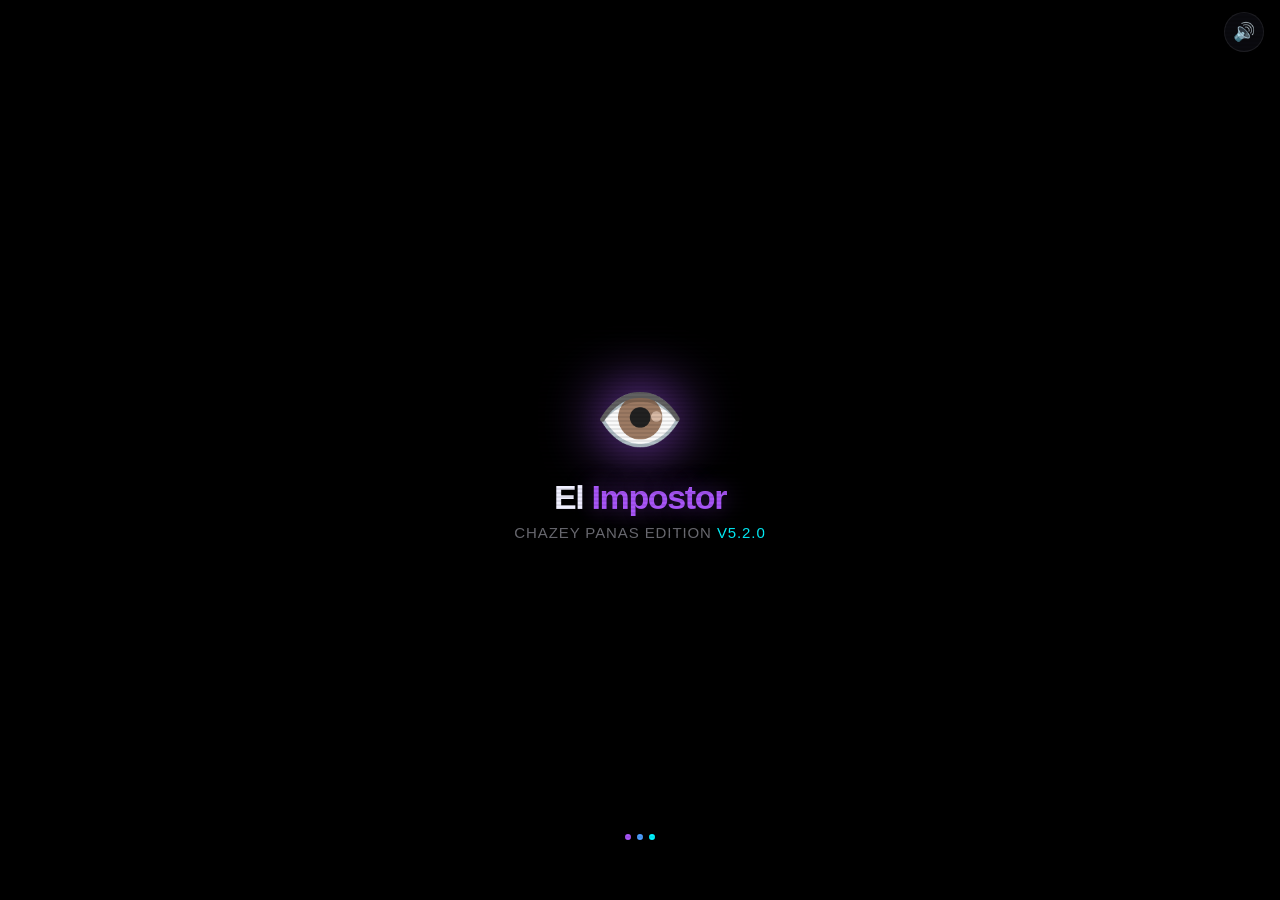
==== commit 42614d80: "Add files via upload" ====
--- a/index.html
+++ b/index.html
@@ -10,841 +10,7 @@
 <meta name="theme-color" content="#000000">
 <meta name="description" content="El Impostor Chazey Panas - Juego de roles para grupos">
 <title>El Impostor · Chazey Panas</title>
-
-<!-- Manifest mínimo de respaldo; el manifest completo (con íconos generados) se inyecta al iniciar -->
-<link rel="manifest" id="manifest-link" href="data:application/manifest+json,%7B%22name%22%3A%22El%20Impostor%20Chazey%20Panas%22%2C%22short_name%22%3A%22Impostor%22%2C%22display%22%3A%22standalone%22%2C%22background_color%22%3A%22%23000000%22%2C%22theme_color%22%3A%22%23000000%22%7D">
-
-<style>
-/* ================================================================
-   VARIABLES & RESET
-   ================================================================ */
-:root {
-  --green:    #39FF14;
-  --red:      #FF3131;
-  --blue:     #4D9FFF;
-  --violet:   #A855F7;
-  --cyan:     #00F5FF;
-  --yellow:   #FFD600;
-  --orange:   #FF6B35;
-  --bg:       #000000;
-  --surface:  #0A0A0F;
-  --surface2: #111118;
-  --border:   rgba(255,255,255,0.08);
-  --text:     #F0F0FF;
-  --muted:    rgba(240,240,255,0.45);
-  --safe-top: env(safe-area-inset-top, 44px);
-  --safe-bot: env(safe-area-inset-bottom, 20px);
-  --radius:   16px;
-  --radius-sm:10px;
-  --font:     'SF Pro Display', -apple-system, 'Segoe UI', 'Helvetica Neue', sans-serif;
-  --trans:    0.3s cubic-bezier(0.25, 0.46, 0.45, 0.94);
-}
-
-*, *::before, *::after {
-  box-sizing: border-box;
-  margin: 0; padding: 0;
-  -webkit-tap-highlight-color: transparent;
-  -webkit-touch-callout: none;
-}
-
-html, body {
-  width: 100%; height: 100%;
-  overflow: hidden;
-  background: var(--bg);
-  color: var(--text);
-  font-family: var(--font);
-  -webkit-font-smoothing: antialiased;
-  overscroll-behavior: none;
-}
-
-#app {
-  width: 100%;
-  height: 100%;
-  position: relative;
-  overflow: hidden;
-}
-
-/* ================================================================
-   SCREENS
-   ================================================================ */
-.screen {
-  position: absolute;
-  inset: 0;
-  display: flex;
-  flex-direction: column;
-  padding-top: max(44px, var(--safe-top));
-  padding-bottom: max(20px, var(--safe-bot));
-  background: var(--bg);
-  opacity: 0;
-  pointer-events: none;
-  transform: translateX(100%);
-  transition: opacity var(--trans), transform var(--trans);
-  overflow: hidden;
-}
-
-.screen.active {
-  opacity: 1;
-  pointer-events: all;
-  transform: translateX(0);
-}
-
-.screen.exit-left {
-  opacity: 0;
-  transform: translateX(-40%);
-  pointer-events: none;
-}
-
-.scroll-area {
-  flex: 1;
-  overflow-y: auto;
-  overflow-x: hidden;
-  -webkit-overflow-scrolling: touch;
-  padding: 0 20px;
-  scrollbar-width: none;
-}
-.scroll-area::-webkit-scrollbar { display: none; }
-
-.screen-header {
-  display: flex;
-  align-items: flex-start;
-  justify-content: space-between;
-  padding: 16px 20px 20px;
-  flex-shrink: 0;
-}
-
-.screen-footer {
-  padding: 16px 20px max(16px, var(--safe-bot));
-  flex-shrink: 0;
-  display: flex;
-  flex-direction: column;
-  gap: 10px;
-}
-
-/* ================================================================
-   TIPOGRAFÍA
-   ================================================================ */
-.title-xl { font-size: 34px; font-weight: 800; line-height: 1.1; }
-.title-lg { font-size: 26px; font-weight: 800; line-height: 1.15; }
-.title-md { font-size: 19px; font-weight: 700; line-height: 1.2; }
-.body-md  { font-size: 15px; line-height: 1.45; }
-.caption  { font-size: 12.5px; color: var(--muted); line-height: 1.4; }
-
-.glow-violet { color: var(--violet); text-shadow: 0 0 24px rgba(168,85,247,0.5); }
-.glow-red    { color: var(--red);    text-shadow: 0 0 24px rgba(255,49,49,0.5); }
-.glow-green  { color: var(--green);  text-shadow: 0 0 24px rgba(57,255,20,0.45); }
-.glow-cyan   { color: var(--cyan);   text-shadow: 0 0 24px rgba(0,245,255,0.5); }
-.glow-yellow { color: var(--yellow); text-shadow: 0 0 24px rgba(255,214,0,0.5); }
-
-/* ================================================================
-   BOTONES
-   ================================================================ */
-.btn {
-  width: 100%;
-  display: flex;
-  align-items: center;
-  justify-content: center;
-  gap: 8px;
-  padding: 16px 20px;
-  border: none;
-  border-radius: var(--radius);
-  font-family: var(--font);
-  font-size: 16px;
-  font-weight: 700;
-  color: #fff;
-  cursor: pointer;
-  transition: transform 0.15s, opacity 0.2s, box-shadow 0.2s;
-  user-select: none;
-}
-.btn:active { transform: scale(0.97); }
-
-.btn-primary {
-  background: linear-gradient(135deg, var(--violet), #7C3AED);
-  box-shadow: 0 8px 28px rgba(168,85,247,0.35);
-}
-.btn-red {
-  background: linear-gradient(135deg, var(--red), #B91C1C);
-  box-shadow: 0 8px 28px rgba(255,49,49,0.3);
-}
-.btn-green {
-  background: linear-gradient(135deg, var(--green), #16A34A);
-  box-shadow: 0 8px 28px rgba(57,255,20,0.3);
-  color: #03210b;
-}
-.btn-ghost {
-  background: var(--surface2);
-  border: 1px solid var(--border);
-  color: var(--text);
-}
-.btn-sm { padding: 10px 16px; font-size: 13.5px; border-radius: var(--radius-sm); }
-
-.btn-danger-ghost {
-  background: rgba(255,49,49,0.07);
-  border: 1px solid rgba(255,49,49,0.3);
-  color: rgba(255,120,120,0.9);
-}
-
-.btn-hold {
-  position: relative;
-  background: var(--surface2);
-  border: 2px solid rgba(168,85,247,0.5);
-  color: var(--text);
-  padding: 18px 20px;
-  font-size: 16px;
-  /* Evita que el navegador intercepte el gesto (scroll / long-press) */
-  touch-action: none;
-  -webkit-user-select: none;
-  user-select: none;
-  transition: transform 0.12s ease;
-}
-
-.icon-btn {
-  width: 42px; height: 42px;
-  flex-shrink: 0;
-  display: flex;
-  align-items: center;
-  justify-content: center;
-  background: var(--surface2);
-  border: 1px solid var(--border);
-  border-radius: 50%;
-  font-size: 19px;
-  cursor: pointer;
-  transition: transform 0.15s, opacity 0.2s;
-}
-.icon-btn:active { transform: scale(0.9); }
-
-/* Fila de controles rápidos (partida en curso) */
-.controls-row {
-  display: flex;
-  gap: 8px;
-  flex-wrap: wrap;
-  justify-content: center;
-}
-.controls-row .btn { width: auto; flex: 1 1 auto; white-space: nowrap; }
-
-/* ================================================================
-   TARJETAS & SECCIONES
-   ================================================================ */
-.card-glass {
-  background: rgba(255,255,255,0.03);
-  border: 1px solid var(--border);
-  border-radius: var(--radius);
-  padding: 16px;
-}
-
-.form-group { margin-bottom: 22px; }
-.form-label {
-  font-size: 14px;
-  font-weight: 700;
-  letter-spacing: 0.04em;
-  margin-bottom: 12px;
-  color: var(--text);
-}
-
-.section-label {
-  font-size: 11.5px;
-  font-weight: 700;
-  letter-spacing: 0.12em;
-  text-transform: uppercase;
-  color: var(--muted);
-  margin: 18px 0 10px;
-}
-
-.divider { height: 1px; background: var(--border); margin: 16px 0; }
-
-/* ================================================================
-   STEPPER
-   ================================================================ */
-.stepper {
-  display: flex;
-  align-items: center;
-  justify-content: space-between;
-  background: var(--surface2);
-  border: 1px solid var(--border);
-  border-radius: var(--radius);
-  padding: 6px;
-}
-.stepper-btn {
-  width: 48px; height: 44px;
-  border: none;
-  border-radius: var(--radius-sm);
-  background: rgba(255,255,255,0.06);
-  color: var(--text);
-  font-size: 24px;
-  font-weight: 700;
-  cursor: pointer;
-  transition: background 0.15s, transform 0.1s;
-}
-.stepper-btn:active { transform: scale(0.92); background: rgba(168,85,247,0.25); }
-.stepper-val {
-  font-size: 24px;
-  font-weight: 800;
-  min-width: 64px;
-  text-align: center;
-}
-.stepper.disabled { opacity: 0.4; pointer-events: none; }
-
-/* ================================================================
-   SWITCH
-   ================================================================ */
-.switch-row {
-  display: flex;
-  align-items: center;
-  justify-content: space-between;
-  gap: 12px;
-  padding: 10px 0;
-  min-height: 44px;
-}
-.switch {
-  position: relative;
-  display: inline-block;
-  width: 52px; height: 30px;
-  flex-shrink: 0;
-}
-.switch input { opacity: 0; width: 0; height: 0; }
-.switch-track {
-  position: absolute;
-  inset: 0;
-  background: rgba(255,255,255,0.12);
-  border-radius: 30px;
-  transition: background 0.25s;
-  cursor: pointer;
-}
-.switch-track::before {
-  content: '';
-  position: absolute;
-  width: 24px; height: 24px;
-  left: 3px; top: 3px;
-  background: #fff;
-  border-radius: 50%;
-  transition: transform 0.25s;
-}
-.switch input:checked + .switch-track { background: var(--violet); }
-.switch input:checked + .switch-track::before { transform: translateX(22px); }
-
-/* ================================================================
-   TOGGLE GROUP (segmented)
-   ================================================================ */
-.toggle-group {
-  display: flex;
-  background: var(--surface2);
-  border: 1px solid var(--border);
-  border-radius: var(--radius);
-  padding: 4px;
-  gap: 4px;
-}
-.toggle-option {
-  flex: 1;
-  padding: 12px 8px;
-  border: none;
-  border-radius: var(--radius-sm);
-  background: transparent;
-  color: var(--muted);
-  font-family: var(--font);
-  font-size: 14px;
-  font-weight: 700;
-  cursor: pointer;
-  transition: background 0.2s, color 0.2s;
-}
-.toggle-option.active {
-  background: rgba(168,85,247,0.25);
-  color: var(--text);
-}
-
-/* ================================================================
-   LISTA DE JUGADORES (config)
-   ================================================================ */
-.player-item {
-  display: flex;
-  align-items: center;
-  gap: 12px;
-  padding: 10px 12px;
-  background: var(--surface2);
-  border: 1px solid var(--border);
-  border-radius: var(--radius-sm);
-  margin-bottom: 8px;
-}
-.player-avatar {
-  width: 40px; height: 40px;
-  flex-shrink: 0;
-  display: flex;
-  align-items: center;
-  justify-content: center;
-  border-radius: 50%;
-  font-size: 19px;
-}
-.player-input {
-  flex: 1;
-  min-width: 0;
-  background: transparent;
-  border: none;
-  outline: none;
-  color: var(--text);
-  font-family: var(--font);
-  font-size: 15px;
-  font-weight: 600;
-}
-.player-input::placeholder { color: var(--muted); }
-.player-move-btns { display: flex; flex-direction: column; gap: 2px; }
-.player-move-btn {
-  width: 30px; height: 22px;
-  border: none;
-  border-radius: 6px;
-  background: rgba(255,255,255,0.06);
-  color: var(--muted);
-  font-size: 13px;
-  cursor: pointer;
-  line-height: 1;
-}
-.player-move-btn:active { background: rgba(168,85,247,0.3); color: #fff; }
-.player-move-btn.disabled { opacity: 0.25; pointer-events: none; }
-
-/* ================================================================
-   CHIPS & BADGES
-   ================================================================ */
-.stat-chips {
-  display: flex;
-  gap: 8px;
-  flex-wrap: wrap;
-  padding: 0 20px 12px;
-  flex-shrink: 0;
-}
-.stat-chip {
-  display: inline-flex;
-  align-items: center;
-  gap: 6px;
-  padding: 7px 12px;
-  border-radius: 20px;
-  font-size: 13px;
-  font-weight: 700;
-  background: var(--surface2);
-  border: 1px solid var(--border);
-}
-.stat-chip-red   { background: rgba(255,49,49,0.1);  border-color: rgba(255,49,49,0.3);  color: var(--red); }
-.stat-chip-blue  { background: rgba(77,159,255,0.1); border-color: rgba(77,159,255,0.3); color: var(--blue); }
-.stat-chip-green { background: rgba(57,255,20,0.1);  border-color: rgba(57,255,20,0.3);  color: var(--green); }
-.stat-chip-cyan  { background: rgba(0,245,255,0.1);  border-color: rgba(0,245,255,0.3);  color: var(--cyan); }
-.stat-chip-violet{ background: rgba(168,85,247,0.12);border-color: rgba(168,85,247,0.35);color: var(--violet); }
-
-.badge {
-  display: inline-flex;
-  align-items: center;
-  padding: 4px 10px;
-  border-radius: 20px;
-  font-size: 11.5px;
-  font-weight: 700;
-  letter-spacing: 0.05em;
-  text-transform: uppercase;
-  background: var(--surface2);
-  border: 1px solid var(--border);
-  color: var(--muted);
-  white-space: nowrap;
-}
-.badge-impostor {
-  background: rgba(255,49,49,0.15);
-  border-color: rgba(255,49,49,0.4);
-  color: var(--red);
-}
-.badge-human {
-  background: rgba(57,255,20,0.15);
-  border-color: rgba(57,255,20,0.4);
-  color: var(--green);
-}
-.badge-undercover {
-  background: rgba(0,245,255,0.15);
-  border-color: rgba(0,245,255,0.4);
-  color: var(--cyan);
-}
-.badge-left {
-  background: rgba(255,255,255,0.06);
-  border-color: var(--border);
-  color: var(--muted);
-}
-
-/* ================================================================
-   VOTACIÓN
-   ================================================================ */
-.vote-item {
-  display: flex;
-  align-items: center;
-  justify-content: space-between;
-  gap: 12px;
-  padding: 12px 14px;
-  background: var(--surface2);
-  border: 1px solid var(--border);
-  border-radius: var(--radius-sm);
-  margin-bottom: 8px;
-}
-
-/* ================================================================
-   PODERES
-   ================================================================ */
-.power-card {
-  background: var(--surface2);
-  border: 1px solid var(--border);
-  border-radius: var(--radius);
-  padding: 14px;
-  margin-bottom: 10px;
-}
-.power-card-head {
-  display: flex;
-  align-items: center;
-  justify-content: space-between;
-  gap: 12px;
-  margin-bottom: 6px;
-}
-.power-name {
-  display: flex;
-  align-items: center;
-  gap: 10px;
-  font-size: 15px;
-  font-weight: 700;
-}
-.power-desc {
-  font-size: 13px;
-  color: var(--muted);
-  line-height: 1.5;
-}
-.btn-power {
-  border: 1px solid rgba(255,214,0,0.4);
-  background: rgba(255,214,0,0.08);
-  color: var(--yellow);
-}
-.btn-power:active { transform: scale(0.97); }
-.btn-power.btn-sacrificio {
-  border-color: rgba(168,85,247,0.4);
-  background: rgba(168,85,247,0.08);
-  color: var(--violet);
-}
-.btn-power.btn-revive {
-  border-color: rgba(57,255,20,0.4);
-  background: rgba(57,255,20,0.08);
-  color: var(--green);
-}
-.btn-power.btn-power-locked {
-  opacity: 0.45;
-  filter: grayscale(0.5);
-}
-
-/* ================================================================
-   MODAL
-   ================================================================ */
-.modal-overlay {
-  position: fixed;
-  inset: 0;
-  background: rgba(0,0,0,0.75);
-  backdrop-filter: blur(8px);
-  -webkit-backdrop-filter: blur(8px);
-  z-index: 1000;
-  display: flex;
-  align-items: center;
-  justify-content: center;
-  padding: 24px;
-  opacity: 0;
-  pointer-events: none;
-  transition: opacity 0.25s;
-}
-.modal-overlay.open { opacity: 1; pointer-events: all; }
-.modal-card {
-  width: 100%;
-  max-width: 420px;
-  max-height: 82vh;
-  overflow-y: auto;
-  background: var(--surface);
-  border: 1px solid rgba(255,255,255,0.1);
-  border-radius: 20px;
-  padding: 24px 20px;
-  transform: translateY(24px) scale(0.97);
-  transition: transform 0.25s;
-  scrollbar-width: none;
-}
-.modal-card::-webkit-scrollbar { display: none; }
-.modal-overlay.open .modal-card { transform: translateY(0) scale(1); }
-
-.pick-item {
-  display: flex;
-  align-items: center;
-  gap: 12px;
-  width: 100%;
-  padding: 12px 14px;
-  background: var(--surface2);
-  border: 1px solid var(--border);
-  border-radius: var(--radius-sm);
-  margin-bottom: 8px;
-  color: var(--text);
-  font-family: var(--font);
-  font-size: 15px;
-  font-weight: 600;
-  cursor: pointer;
-  text-align: left;
-  transition: background 0.15s;
-}
-.pick-item:active { background: rgba(168,85,247,0.2); }
-
-/* ================================================================
-   ROLE CARD (revelar)
-   ================================================================ */
-.role-card {
-  padding: 28px 20px;
-  border-radius: 20px;
-  text-align: center;
-  background: linear-gradient(160deg, #0a0020 0%, #001520 50%, #000000 100%);
-  border: 2px solid var(--border);
-}
-.role-card-impostor {
-  border-color: rgba(255,49,49,0.5);
-  box-shadow: 0 0 60px rgba(255,49,49,0.15), inset 0 0 60px rgba(255,49,49,0.03);
-}
-.role-card-human {
-  border-color: rgba(57,255,20,0.45);
-  box-shadow: 0 0 60px rgba(57,255,20,0.12), inset 0 0 60px rgba(57,255,20,0.03);
-}
-
-/* ================================================================
-   ANIMACIONES
-   ================================================================ */
-@keyframes fadeUp {
-  from { opacity: 0; transform: translateY(16px); }
-  to   { opacity: 1; transform: translateY(0); }
-}
-@keyframes scaleIn {
-  from { opacity: 0; transform: scale(0.8); }
-  to   { opacity: 1; transform: scale(1); }
-}
-@keyframes pulse-green {
-  0%, 100% { opacity: 0.4; transform: scale(1); }
-  50%      { opacity: 1; transform: scale(1.3); }
-}
-@keyframes float-up {
-  from { transform: translateY(110vh); opacity: 0.8; }
-  to   { transform: translateY(-10vh); opacity: 0; }
-}
-@keyframes pulse-red {
-  0%, 100% { box-shadow: 0 0 40px rgba(255,49,49,0.15); }
-  50%      { box-shadow: 0 0 70px rgba(255,49,49,0.35); }
-}
-@keyframes pulse-glow-green {
-  0%, 100% { box-shadow: 0 0 40px rgba(57,255,20,0.12); }
-  50%      { box-shadow: 0 0 70px rgba(57,255,20,0.3); }
-}
-@keyframes glitch {
-  0%, 89%, 100% { transform: translate(0,0); }
-  90% { transform: translate(-2px,1px); }
-  92% { transform: translate(2px,-1px); }
-  94% { transform: translate(-1px,-1px); }
-  96% { transform: translate(1px,1px); }
-}
-@keyframes explosion {
-  0%   { opacity: 0; }
-  10%  { opacity: 1; }
-  100% { opacity: 0; }
-}
-@keyframes shake {
-  0%, 100% { transform: translateX(0); }
-  20% { transform: translateX(-8px); }
-  40% { transform: translateX(8px); }
-  60% { transform: translateX(-6px); }
-  80% { transform: translateX(6px); }
-}
-@keyframes roll-in {
-  from { opacity: 0; transform: scale(0.5) rotate(-12deg); }
-  to   { opacity: 1; transform: scale(1) rotate(0); }
-}
-
-.anim-fade-up { animation: fadeUp 0.5s cubic-bezier(0.2,0.8,0.3,1) both; }
-.anim-scale   { animation: scaleIn 0.45s cubic-bezier(0.2,0.8,0.3,1) both; }
-.anim-fade    { animation: fadeUp 0.6s ease both; }
-.delay-1 { animation-delay: 0.12s; }
-.delay-2 { animation-delay: 0.24s; }
-.delay-3 { animation-delay: 0.36s; }
-.delay-4 { animation-delay: 0.48s; }
-
-/* ================================================================
-   VICTORY SCREEN
-   ================================================================ */
-.victory-bg {
-  position: absolute;
-  inset: 0;
-  overflow: hidden;
-  pointer-events: none;
-}
-.victory-particle {
-  position: absolute;
-  top: 0;
-  width: 3px;
-  height: 3px;
-  border-radius: 50%;
-  animation: float-up linear infinite;
-}
-
-/* ================================================================
-   HOLD BUTTON PROGRESS
-   ================================================================ */
-.hold-container {
-  position: relative;
-  user-select: none;
-}
-.hold-progress {
-  position: absolute;
-  inset: 0;
-  z-index: 2; /* el relleno cubre TODO el botón, por encima del fondo */
-  border-radius: var(--radius);
-  overflow: hidden;
-  pointer-events: none;
-}
-.hold-fill {
-  position: absolute;
-  left: 0; top: 0; bottom: 0;
-  width: 0%;
-  background: linear-gradient(90deg, var(--violet), var(--cyan));
-  opacity: 0.55;
-  box-shadow: 0 0 22px rgba(168,85,247,0.45);
-  transition: width 0.05s linear;
-}
-
-/* ================================================================
-   ANIMACIÓN DE REVELACIÓN
-   ================================================================ */
-#reveal-pre {
-  transition: opacity 0.18s ease, transform 0.18s ease;
-}
-#reveal-pre.leaving {
-  opacity: 0;
-  transform: scale(0.9) translateY(8px);
-}
-
-@keyframes cardRevealIn {
-  0%   { opacity: 0; transform: scale(0.55) rotateX(14deg); }
-  60%  { opacity: 1; transform: scale(1.05) rotateX(0deg); }
-  100% { opacity: 1; transform: scale(1); }
-}
-@keyframes popIn {
-  0%   { opacity: 0; transform: scale(0.3); }
-  70%  { opacity: 1; transform: scale(1.18); }
-  100% { opacity: 1; transform: scale(1); }
-}
-@keyframes fadeSlideUp {
-  from { opacity: 0; transform: translateY(14px); }
-  to   { opacity: 1; transform: translateY(0); }
-}
-@keyframes wordIn {
-  0%   { opacity: 0; filter: blur(12px); letter-spacing: 0.3em; transform: scale(1.12); }
-  100% { opacity: 1; filter: blur(0); letter-spacing: normal; transform: scale(1); }
-}
-@keyframes flashOut {
-  0%   { opacity: 0; transform: scale(0.5); }
-  25%  { opacity: 1; }
-  100% { opacity: 0; transform: scale(1.5); }
-}
-@keyframes cardShake {
-  0%, 100% { transform: translateX(0); }
-  20% { transform: translateX(-4px); }
-  40% { transform: translateX(4px); }
-  60% { transform: translateX(-3px); }
-  80% { transform: translateX(3px); }
-}
-@keyframes pulse-cyan {
-  0%, 100% { box-shadow: 0 0 40px rgba(0,245,255,0.15); }
-  50%      { box-shadow: 0 0 70px rgba(0,245,255,0.32); }
-}
-@keyframes breathe {
-  0%, 100% { transform: scale(1); }
-  50%      { transform: scale(1.08); }
-}
-
-.reveal-flash {
-  position: absolute;
-  inset: 0;
-  pointer-events: none;
-  z-index: 3;
-  animation: flashOut 0.75s ease-out both;
-}
-
-.lock-breathe {
-  animation: breathe 2s ease-in-out infinite;
-}
-
-/* ================================================================
-   ANIMACIONES DE PODERES
-   ================================================================ */
-@keyframes riseUp {
-  0%   { opacity: 0; transform: translateY(26px) scale(0.7); }
-  60%  { opacity: 1; transform: translateY(-6px) scale(1.08); }
-  100% { opacity: 1; transform: translateY(0) scale(1); }
-}
-@keyframes soulRise {
-  0%   { opacity: 0; transform: translateY(16px) scale(0.85); filter: blur(8px); }
-  100% { opacity: 1; transform: translateY(0) scale(1); filter: blur(0); }
-}
-@keyframes haloGlow {
-  0%, 100% { filter: drop-shadow(0 0 6px rgba(255,214,0,0.55)); transform: scale(1); }
-  50%      { filter: drop-shadow(0 0 18px rgba(255,214,0,0.95)); transform: scale(1.06); }
-}
-@keyframes powerIn {
-  0%   { opacity: 0; transform: scale(0.5) rotate(-8deg); }
-  100% { opacity: 1; transform: scale(1) rotate(0); }
-}
-.anim-rise   { animation: riseUp 0.6s cubic-bezier(0.34,1.56,0.64,1) both; }
-.anim-soul   { animation: soulRise 0.7s ease both; }
-.anim-halo   { animation: haloGlow 1.6s ease-in-out infinite; }
-.anim-power  { animation: powerIn 0.5s cubic-bezier(0.34,1.56,0.64,1) both; }
-
-/* ================================================================
-   OTROS
-   ================================================================ */
-.scanlines {
-  position: fixed;
-  inset: 0;
-  pointer-events: none;
-  z-index: 9999;
-  background: repeating-linear-gradient(
-    0deg,
-    transparent,
-    transparent 2px,
-    rgba(0,0,0,0.08) 2px,
-    rgba(0,0,0,0.08) 4px
-  );
-}
-
-.sound-toggle {
-  position: fixed;
-  top: max(12px, var(--safe-top));
-  right: 16px;
-  z-index: 100;
-  width: 40px;
-  height: 40px;
-  background: var(--surface);
-  border: 1px solid var(--border);
-  border-radius: 50%;
-  display: flex;
-  align-items: center;
-  justify-content: center;
-  cursor: pointer;
-  font-size: 18px;
-  transition: all 0.2s;
-}
-.sound-toggle:active { transform: scale(0.9); }
-.sound-toggle.muted { opacity: 0.5; }
-
-.explosion-flash {
-  position: fixed;
-  inset: 0;
-  z-index: 2000;
-  pointer-events: none;
-  background: radial-gradient(circle, rgba(255,214,0,0.9), rgba(255,107,53,0.7) 40%, rgba(0,0,0,0) 75%);
-  animation: explosion 0.8s ease-out both;
-}
-.shake { animation: shake 0.5s ease; }
-
-.info-note {
-  font-size: 12.5px;
-  color: var(--muted);
-  line-height: 1.5;
-  padding: 12px 14px;
-  background: rgba(255,255,255,0.03);
-  border: 1px solid var(--border);
-  border-radius: var(--radius-sm);
-}
-</style>
+<link rel="stylesheet" href="css/styles.css">
 </head>
 <body>
 
@@ -857,10390 +23,56 @@
   <div class="modal-card" id="modal-content" onclick="event.stopPropagation()"></div>
 </div>
 
-<script>
-/* ================================================================
-   WEB AUDIO API - SISTEMA DE SONIDOS
-   ================================================================ */
-let audioCtx = null;
-let soundEnabled = true;
-
-function initAudio() {
-  if (!audioCtx) {
-    audioCtx = new (window.AudioContext || window.webkitAudioContext)();
-  }
-  if (audioCtx.state === 'suspended') {
-    audioCtx.resume();
-  }
-}
-
-function toggleSound() {
-  soundEnabled = !soundEnabled;
-  const btn = document.getElementById('sound-toggle');
-  btn.textContent = soundEnabled ? '🔊' : '🔇';
-  btn.classList.toggle('muted', !soundEnabled);
-}
-
-function playTone(frequency, duration, type = 'sine', volume = 0.2) {
-  if (!audioCtx || audioCtx.state !== 'running') return;
-
-  const oscillator = audioCtx.createOscillator();
-  const gainNode = audioCtx.createGain();
-
-  oscillator.type = type;
-  oscillator.frequency.setValueAtTime(frequency, audioCtx.currentTime);
-
-  gainNode.gain.setValueAtTime(volume, audioCtx.currentTime);
-  gainNode.gain.exponentialRampToValueAtTime(0.001, audioCtx.currentTime + duration);
-
-  oscillator.connect(gainNode);
-  gainNode.connect(audioCtx.destination);
-
-  oscillator.start(audioCtx.currentTime);
-  oscillator.stop(audioCtx.currentTime + duration);
-}
-
-function playSound(type) {
-  if (!soundEnabled) return;
-  initAudio();
-  if (!audioCtx) return;
-
-  switch(type) {
-    case 'tap':
-      playTone(800, 0.1, 'sine', 0.15);
-      break;
-    case 'hold':
-      playTone(400, 0.15, 'sine', 0.1);
-      break;
-    case 'reveal':
-      playTone(523, 0.15, 'sine', 0.25);
-      setTimeout(() => playTone(659, 0.15, 'sine', 0.25), 100);
-      setTimeout(() => playTone(784, 0.25, 'sine', 0.3), 200);
-      break;
-    case 'victory':
-      playTone(523, 0.15, 'sine', 0.3);
-      setTimeout(() => playTone(659, 0.15, 'sine', 0.3), 150);
-      setTimeout(() => playTone(784, 0.15, 'sine', 0.3), 300);
-      setTimeout(() => playTone(1047, 0.4, 'sine', 0.35), 450);
-      break;
-    case 'eliminate':
-      playTone(200, 0.1, 'square', 0.2);
-      setTimeout(() => playTone(150, 0.2, 'square', 0.15), 100);
-      setTimeout(() => playTone(100, 0.3, 'square', 0.1), 250);
-      break;
-    case 'whoosh':
-      playTone(300, 0.15, 'sine', 0.08);
-      setTimeout(() => playTone(400, 0.1, 'sine', 0.05), 50);
-      break;
-    case 'start':
-      playTone(440, 0.1, 'sine', 0.2);
-      setTimeout(() => playTone(554, 0.1, 'sine', 0.2), 100);
-      setTimeout(() => playTone(659, 0.15, 'sine', 0.25), 200);
-      setTimeout(() => playTone(880, 0.2, 'sine', 0.3), 300);
-      break;
-    case 'impostorWin':
-      playTone(150, 0.4, 'sawtooth', 0.15);
-      setTimeout(() => playTone(200, 0.3, 'sawtooth', 0.12), 300);
-      setTimeout(() => playTone(250, 0.5, 'sawtooth', 0.1), 500);
-      break;
-    case 'explosion':
-      playTone(90, 0.5, 'sawtooth', 0.4);
-      playTone(60, 0.7, 'square', 0.3);
-      setTimeout(() => playTone(45, 0.6, 'sawtooth', 0.25), 120);
-      break;
-    case 'sacrifice':
-      // Tono oscuro y ritual para el sacrificio
-      playTone(220, 0.3, 'sawtooth', 0.2);
-      setTimeout(() => playTone(165, 0.35, 'sawtooth', 0.2), 220);
-      setTimeout(() => playTone(110, 0.6, 'sine', 0.25), 440);
-      break;
-    case 'revive':
-      // Ascenso cálido y esperanzador
-      playTone(440, 0.15, 'sine', 0.2);
-      setTimeout(() => playTone(554, 0.15, 'sine', 0.22), 120);
-      setTimeout(() => playTone(659, 0.2, 'sine', 0.24), 240);
-      setTimeout(() => playTone(880, 0.35, 'sine', 0.28), 360);
-      break;
-    case 'angel':
-      // Destello brillante del Ángel Guardián
-      playTone(1175, 0.12, 'sine', 0.16);
-      setTimeout(() => playTone(1568, 0.2, 'sine', 0.18), 80);
-      setTimeout(() => playTone(2093, 0.3, 'sine', 0.14), 180);
-      break;
-  }
-}
-
-/* ================================================================
-   PWA - MANIFEST DINÁMICO + ÍCONOS + INSTALACIÓN + SERVICE WORKER
-   ================================================================ */
-const SW_SOURCE =
-  "const CACHE='el-impostor-v0-4';" +
-  "const ASSETS=['./','./index.html'];" +
-  "self.addEventListener('install',e=>{e.waitUntil(caches.open(CACHE).then(c=>c.addAll(ASSETS)).then(()=>self.skipWaiting()))});" +
-  "self.addEventListener('activate',e=>{e.waitUntil(caches.keys().then(ks=>Promise.all(ks.filter(k=>k!==CACHE).map(k=>caches.delete(k)))).then(()=>self.clients.claim()))});" +
-  "self.addEventListener('fetch',e=>{if(e.request.method!=='GET')return;e.respondWith(caches.match(e.request).then(r=>r||fetch(e.request).then(res=>{if(res.ok&&res.type==='basic'){const cp=res.clone();caches.open(CACHE).then(c=>c.put(e.request,cp));}return res;}).catch(()=>caches.match('./index.html'))))});";
-
-function generatePwaIcon(size, maskable) {
-  const c = document.createElement('canvas');
-  c.width = size; c.height = size;
-  const ctx = c.getContext('2d');
-  if (!ctx) return null;
-
-  const g = ctx.createRadialGradient(size/2, size*0.42, size*0.05, size/2, size/2, size*0.8);
-  g.addColorStop(0, '#26043c');
-  g.addColorStop(0.55, '#0a0014');
-  g.addColorStop(1, '#000000');
-  ctx.fillStyle = '#000000';
-  ctx.fillRect(0, 0, size, size);
-  ctx.fillStyle = g;
-  ctx.fillRect(0, 0, size, size);
-
-  const ringR = size * (maskable ? 0.34 : 0.40);
-  ctx.strokeStyle = 'rgba(168,85,247,0.95)';
-  ctx.lineWidth = size * 0.035;
-  ctx.beginPath();
-  ctx.arc(size/2, size/2, ringR, 0, Math.PI * 2);
-  ctx.stroke();
-
-  ctx.strokeStyle = 'rgba(0,245,255,0.55)';
-  ctx.lineWidth = size * 0.016;
-  ctx.beginPath();
-  ctx.arc(size/2, size/2, ringR * 1.13, 0, Math.PI * 2);
-  ctx.stroke();
-
-  ctx.font = Math.round(size * (maskable ? 0.38 : 0.44)) + 'px serif';
-  ctx.textAlign = 'center';
-  ctx.textBaseline = 'middle';
-  ctx.fillText('👁️', size/2, size/2 + size*0.01);
-
-  try { return c.toDataURL('image/png'); } catch(e) { return null; }
-}
-
-function setupPwaManifest() {
-  try {
-    const startUrl = location.href.split('#')[0];
-    const scope = startUrl.replace(/[^/]*$/, '');
-    const icon192 = generatePwaIcon(192, false);
-    const icon512 = generatePwaIcon(512, false);
-    const iconMask = generatePwaIcon(512, true);
-
-    const manifest = {
-      name: 'El Impostor · Chazey Panas',
-      short_name: 'Impostor',
-      description: 'Juego de fiesta: encontrá al impostor con la palabra secreta.',
-      start_url: startUrl,
-      scope: scope,
-      display: 'standalone',
-      orientation: 'portrait',
-      background_color: '#000000',
-      theme_color: '#000000',
-      icons: []
-    };
-    if (icon192) manifest.icons.push({ src: icon192, sizes: '192x192', type: 'image/png', purpose: 'any' });
-    if (icon512) manifest.icons.push({ src: icon512, sizes: '512x512', type: 'image/png', purpose: 'any' });
-    if (iconMask) manifest.icons.push({ src: iconMask, sizes: '512x512', type: 'image/png', purpose: 'maskable' });
-
-    const blob = new Blob([JSON.stringify(manifest)], { type: 'application/manifest+json' });
-    const link = document.getElementById('manifest-link');
-    if (link) link.href = URL.createObjectURL(blob);
-  } catch(e) {}
-}
-
-let deferredPrompt = null;
-
-window.addEventListener('beforeinstallprompt', (e) => {
-  e.preventDefault();
-  deferredPrompt = e;
-  document.querySelectorAll('.install-btn').forEach(b => b.style.display = 'flex');
-});
-
-window.addEventListener('appinstalled', () => {
-  deferredPrompt = null;
-  document.querySelectorAll('.install-btn').forEach(b => b.style.display = 'none');
-});
-
-async function handleInstallClick() {
-  playSound('tap');
-  if (deferredPrompt) {
-    deferredPrompt.prompt();
-    try {
-      const choice = await deferredPrompt.userChoice;
-      if (choice && choice.outcome === 'accepted') deferredPrompt = null;
-    } catch(e) {}
-  } else {
-    openPwaInfo();
-  }
-}
-
-function openPwaInfo() {
-  openModal(`
-    <div style="text-align:center;">
-      <div style="font-size:40px;margin-bottom:12px;">📲</div>
-      <div class="title-md" style="margin-bottom:8px;">Instalar como App</div>
-      <div class="body-md" style="color:var(--muted);margin-bottom:20px;">
-        Jugá a pantalla completa, sin la barra del navegador.
-      </div>
-      <div style="text-align:left;margin-bottom:20px;display:flex;flex-direction:column;gap:10px;">
-        <div class="info-note"><strong style="color:var(--cyan);">📱 Android (Chrome):</strong><br>Menú ⋮ → <em>Instalar aplicación</em> / <em>Agregar a pantalla de inicio</em>.</div>
-        <div class="info-note"><strong style="color:var(--violet);">🍎 iPhone (Safari):</strong><br>Botón Compartir ⬆️ → <em>Agregar a pantalla de inicio</em>.</div>
-      </div>
-      <div style="display:flex;flex-direction:column;gap:10px;">
-        <button class="btn btn-ghost btn-sm" onclick="downloadSw()">⬇️ Descargar sw.js (modo offline)</button>
-        <button class="btn btn-primary btn-sm" onclick="closeModal()">Entendido</button>
-      </div>
-      <div class="caption" style="margin-top:14px;">
-        El sw.js es opcional: copialo junto a index.html en tu repositorio para poder jugar sin internet.
-      </div>
-    </div>
-  `);
-}
-
-function downloadSw() {
-  try {
-    const blob = new Blob([SW_SOURCE], { type: 'text/javascript' });
-    const a = document.createElement('a');
-    a.href = URL.createObjectURL(blob);
-    a.download = 'sw.js';
-    document.body.appendChild(a);
-    a.click();
-    a.remove();
-  } catch(e) {}
-}
-
-function tryRegisterServiceWorker() {
-  if (!('serviceWorker' in navigator)) return;
-  if (location.protocol !== 'https:' && location.hostname !== 'localhost' && location.hostname !== '127.0.0.1') return;
-  fetch('sw.js', { method: 'HEAD' })
-    .then(r => {
-      if (r.ok && (r.headers.get('content-type') || '').toLowerCase().includes('javascript')) {
-        navigator.serviceWorker.register('sw.js').catch(() => {});
-      }
-    })
-    .catch(() => {});
-}
-
-function vibrate(pattern) {
-  try { if (navigator.vibrate) navigator.vibrate(pattern); } catch(e) {}
-}
-const BASE_DE_DATOS = [
-  {
-    "categoria": "⚽ Deportes",
-    "palabras": [
-      {
-        "palabra": "Fútbol",
-        "pista1": "Esférica",
-        "pista2": "Once"
-      },
-      {
-        "palabra": "Tenis",
-        "pista1": "Arcilla",
-        "pista2": "Red"
-      },
-      {
-        "palabra": "Natación",
-        "pista1": "Carril",
-        "pista2": "Mariposa"
-      },
-      {
-        "palabra": "Golf",
-        "pista1": "Green",
-        "pista2": "Driver"
-      },
-      {
-        "palabra": "Rugby",
-        "pista1": "Oval",
-        "pista2": "Melé"
-      },
-      {
-        "palabra": "Boxeo",
-        "pista1": "Lonas",
-        "pista2": "Round"
-      },
-      {
-        "palabra": "Baloncesto",
-        "pista1": "Aro",
-        "pista2": "Triple"
-      },
-      {
-        "palabra": "Voleibol",
-        "pista1": "alto",
-        "pista2": "Remate"
-      },
-      {
-        "palabra": "Beisbol",
-        "pista1": "Bate",
-        "pista2": "Jonrón"
-      },
-      {
-        "palabra": "Ciclismo",
-        "pista1": "Pelotón",
-        "pista2": "Maillot"
-      },
-      {
-        "palabra": "Atletismo",
-        "pista1": "Pista",
-        "pista2": "Vallas"
-      },
-      {
-        "palabra": "Esgrima",
-        "pista1": "Florete",
-        "pista2": "Toque"
-      },
-      {
-        "palabra": "Judo",
-        "pista1": "Judogi",
-        "pista2": "Ippon"
-      },
-      {
-        "palabra": "Hockey sobre hielo",
-        "pista1": "Puck",
-        "pista2": "Slapshot"
-      },
-      {
-        "palabra": "Snowboard",
-        "pista1": "Halfpipe",
-        "pista2": "Tabla"
-      },
-      {
-        "palabra": "Surf",
-        "pista1": "Ola",
-        "pista2": "Longboard"
-      },
-      {
-        "palabra": "Escalada",
-        "pista1": "Presas",
-        "pista2": "Cuerda"
-      },
-      {
-        "palabra": "Pádel",
-        "pista1": "Pala",
-        "pista2": "Malla"
-      },
-      {
-        "palabra": "Ajedrez",
-        "pista1": "Enroque",
-        "pista2": "Jaque mate"
-      },
-      {
-        "palabra": "Póker",
-        "pista1": "Farol",
-        "pista2": "River"
-      },
-      {
-        "palabra": "Dominó",
-        "pista1": "Mula",
-        "pista2": "Fichas"
-      },
-      {
-        "palabra": "Damas",
-        "pista1": "Coronación",
-        "pista2": "Tablero"
-      },
-      {
-        "palabra": "Monopoly",
-        "pista1": "Cárcel",
-        "pista2": "Avenida"
-      },
-      {
-        "palabra": "Risk",
-        "pista1": "Dados",
-        "pista2": "Conquistar"
-      },
-      {
-        "palabra": "Clue",
-        "pista1": "Sospecha",
-        "pista2": "Candado"
-      },
-      {
-        "palabra": "Scrabble",
-        "pista1": "Palabras",
-        "pista2": "Comodín"
-      },
-      {
-        "palabra": "Jenga",
-        "pista1": "Torre",
-        "pista2": "Bloques"
-      },
-      {
-        "palabra": "Uno",
-        "pista1": "Reverso",
-        "pista2": "Colores"
-      },
-      {
-        "palabra": "Catan",
-        "pista1": "Ladrillo",
-        "pista2": "Comercio"
-      },
-      {
-        "palabra": "Tiro al arco",
-        "pista1": "Diana",
-        "pista2": "Flecha"
-      }
-    ]
-  },
-  {
-    "categoria": "🌊 Playa, Mar y Vacaciones",
-    "palabras": [
-      {
-        "palabra": "Sombrilla",
-        "pista1": "Sol",
-        "pista2": "Playa"
-      },
-      {
-        "palabra": "Arena",
-        "pista1": "Dorada",
-        "pista2": "Pies"
-      },
-      {
-        "palabra": "Concha",
-        "pista1": "Mar",
-        "pista2": "Oreja"
-      },
-      {
-        "palabra": "Surf",
-        "pista1": "Tabla",
-        "pista2": "Ola"
-      },
-      {
-        "palabra": "Traje de baño",
-        "pista1": "Agua",
-        "pista2": "Piscina"
-      },
-      {
-        "palabra": "Ola",
-        "pista1": "Agua",
-        "pista2": "Surf"
-      },
-      {
-        "palabra": "Sol",
-        "pista1": "Bronceado",
-        "pista2": "Calor"
-      },
-      {
-        "palabra": "Palmera",
-        "pista1": "Coco",
-        "pista2": "Tropical"
-      },
-      {
-        "palabra": "Coco",
-        "pista1": "Beber",
-        "pista2": "Palmera"
-      },
-      {
-        "palabra": "Castillo de arena",
-        "pista1": "Niños",
-        "pista2": "Jugar"
-      },
-      {
-        "palabra": "Hamaca",
-        "pista1": "Descansar",
-        "pista2": "Colgar"
-      },
-      {
-        "palabra": "Hawai",
-        "pista1": "Isla",
-        "pista2": "Lei"
-      },
-      {
-        "palabra": "Maleta",
-        "pista1": "Viaje",
-        "pista2": "Ropa"
-      },
-      {
-        "palabra": "Pasaporte",
-        "pista1": "Volar",
-        "pista2": "País"
-      },
-      {
-        "palabra": "Avión",
-        "pista1": "Vuelo",
-        "pista2": "Nubes"
-      },
-      {
-        "palabra": "Hotel",
-        "pista1": "Habitación",
-        "pista2": "Vacaciones"
-      },
-      {
-        "palabra": "Snorkel",
-        "pista1": "Mascara",
-        "pista2": "Peces"
-      },
-      {
-        "palabra": "Pulpo",
-        "pista1": "Tentáculos",
-        "pista2": "Mar"
-      },
-      {
-        "palabra": "Cangrejo",
-        "pista1": "Pinzas",
-        "pista2": "Arena"
-      },
-      {
-        "palabra": "Estrella de mar",
-        "pista1": "Cinco",
-        "pista2": "Piscina"
-      },
-      {
-        "palabra": "Pelota de playa",
-        "pista1": "Jugar",
-        "pista2": "Arena"
-      },
-      {
-        "palabra": "Toalla",
-        "pista1": "Secar",
-        "pista2": "Playa"
-      },
-      {
-        "palabra": "Protector solar",
-        "pista1": "Quemadura",
-        "pista2": "Bloqueador"
-      },
-      {
-        "palabra": "Bermudas",
-        "pista1": "Corto",
-        "pista2": "Playero"
-      },
-      {
-        "palabra": "Lancha",
-        "pista1": "Motor",
-        "pista2": "Mar"
-      },
-      {
-        "palabra": "Vela",
-        "pista1": "Viento",
-        "pista2": "Barco"
-      },
-      {
-        "palabra": "Buceo",
-        "pista1": "Profundo",
-        "pista2": "Tanque"
-      },
-      {
-        "palabra": "Isla",
-        "pista1": "Agua",
-        "pista2": "Vacaciones"
-      },
-      {
-        "palabra": "Mapa",
-        "pista1": "Dirección",
-        "pista2": "Excursión"
-      },
-      {
-        "palabra": "Fotos",
-        "pista1": "Cámara",
-        "pista2": "Recuerdo"
-      }
-    ]
-  },
-  {
-    "categoria": "🌍 Países y Nacionalidades",
-    "palabras": [
-      {
-        "palabra": "Colombia",
-        "pista1": "Cafetera",
-        "pista2": "Vallenato"
-      },
-      {
-        "palabra": "México",
-        "pista1": "Tacos",
-        "pista2": "Mariachi"
-      },
-      {
-        "palabra": "Argentina",
-        "pista1": "Tango",
-        "pista2": "Mate"
-      },
-      {
-        "palabra": "Brasil",
-        "pista1": "Fútbol",
-        "pista2": "Carnaval"
-      },
-      {
-        "palabra": "Chile",
-        "pista1": "Largo",
-        "pista2": "Empanada"
-      },
-      {
-        "palabra": "Perú",
-        "pista1": "Machu Picchu",
-        "pista2": "Llamas"
-      },
-      {
-        "palabra": "Venezuela",
-        "pista1": "Petróleo",
-        "pista2": "Caracas"
-      },
-      {
-        "palabra": "Ecuador",
-        "pista1": "Galápagos",
-        "pista2": "Quito"
-      },
-      {
-        "palabra": "Bolivia",
-        "pista1": "Altiplano",
-        "pista2": "Sucre"
-      },
-      {
-        "palabra": "España",
-        "pista1": "Paella",
-        "pista2": "Flamenco"
-      },
-      {
-        "palabra": "Estados Unidos",
-        "pista1": "Dólar",
-        "pista2": "Hollywood"
-      },
-      {
-        "palabra": "Francia",
-        "pista1": "Torre",
-        "pista2": "Croissant"
-      },
-      {
-        "palabra": "Italia",
-        "pista1": "Pizza",
-        "pista2": "Pasta"
-      },
-      {
-        "palabra": "Alemania",
-        "pista1": "Cerveza",
-        "pista2": "Berlín"
-      },
-      {
-        "palabra": "Japón",
-        "pista1": "Sushi",
-        "pista2": "Samurái"
-      },
-      {
-        "palabra": "China",
-        "pista1": "Muralla",
-        "pista2": "Arroz"
-      },
-      {
-        "palabra": "Corea del Sur",
-        "pista1": "K-pop",
-        "pista2": "Seúl"
-      },
-      {
-        "palabra": "India",
-        "pista1": "Bollywood",
-        "pista2": "Taj Mahal"
-      },
-      {
-        "palabra": "Inglaterra",
-        "pista1": "Ben",
-        "pista2": "Té"
-      },
-      {
-        "palabra": "Canadá",
-        "pista1": "Maple",
-        "pista2": "Frío"
-      },
-      {
-        "palabra": "Australia",
-        "pista1": "Canguro",
-        "pista2": "Playa"
-      },
-      {
-        "palabra": "Cuba",
-        "pista1": "Ron",
-        "pista2": "Habano"
-      },
-      {
-        "palabra": "República Dominicana",
-        "pista1": "Bachata",
-        "pista2": "Playa"
-      },
-      {
-        "palabra": "Puerto Rico",
-        "pista1": "Reggaetón",
-        "pista2": "Boricua"
-      },
-      {
-        "palabra": "Panamá",
-        "pista1": "Canal",
-        "pista2": "Dólar"
-      },
-      {
-        "palabra": "Costa Rica",
-        "pista1": "Vida",
-        "pista2": "Naturaleza"
-      },
-      {
-        "palabra": "Uruguay",
-        "pista1": "Mate",
-        "pista2": "Asado"
-      },
-      {
-        "palabra": "Paraguay",
-        "pista1": "Guaraní",
-        "pista2": "Tereré"
-      },
-      {
-        "palabra": "Haití",
-        "pista1": "Caribe",
-        "pista2": "Francés"
-      },
-      {
-        "palabra": "Egipto",
-        "pista1": "Pirámides",
-        "pista2": "Faraón"
-      },
-      {
-        "palabra": "Rusia",
-        "pista1": "Vodka",
-        "pista2": "Frío"
-      },
-      {
-        "palabra": "Marruecos",
-        "pista1": "Desierto",
-        "pista2": "Medina"
-      },
-      {
-        "palabra": "Portugal",
-        "pista1": "Fado",
-        "pista2": "Lisboa"
-      },
-      {
-        "palabra": "Turquía",
-        "pista1": "Estambul",
-        "pista2": "Mezquita"
-      },
-      {
-        "palabra": "Sudáfrica",
-        "pista1": "Mandela",
-        "pista2": "Safari"
-      }
-    ]
-  },
-  {
-    "categoria": "🌏 Historia y Mitología",
-    "palabras": [
-      {
-        "palabra": "Pompeya",
-        "pista1": "Ceniza",
-        "pista2": "Fósil"
-      },
-      {
-        "palabra": "Caballo de Troya",
-        "pista1": "Madera",
-        "pista2": "Engaño"
-      },
-      {
-        "palabra": "Renacimiento",
-        "pista1": "Perspectiva",
-        "pista2": "Lienzo"
-      },
-      {
-        "palabra": "Ruta de la Seda",
-        "pista1": "Oasis",
-        "pista2": "Caravana"
-      },
-      {
-        "palabra": "Atlántida",
-        "pista1": "Círculos",
-        "pista2": "Diluvio"
-      },
-      {
-        "palabra": "Revolución Industrial",
-        "pista1": "Vapor",
-        "pista2": "Telar"
-      },
-      {
-        "palabra": "Imperio Romano",
-        "pista1": "Coliseo",
-        "pista2": "Legión"
-      },
-      {
-        "palabra": "Antiguo Egipto",
-        "pista1": "Faraón",
-        "pista2": "Nilo"
-      },
-      {
-        "palabra": "Vikingos",
-        "pista1": "Barco",
-        "pista2": "Runas"
-      },
-      {
-        "palabra": "Samuráis",
-        "pista1": "Katana",
-        "pista2": "Honor"
-      },
-      {
-        "palabra": "Piratas",
-        "pista1": "Parche",
-        "pista2": "Cañón"
-      },
-      {
-        "palabra": "Revolución Francesa",
-        "pista1": "Guillotina",
-        "pista2": "Libertá"
-      },
-      {
-        "palabra": "Edad Media",
-        "pista1": "Castillo",
-        "pista2": "Cruzada"
-      },
-      {
-        "palabra": "Guerra Fría",
-        "pista1": "Muro",
-        "pista2": "Espía"
-      },
-      {
-        "palabra": "Cleopatra",
-        "pista1": "Serpiente",
-        "pista2": "Reina"
-      },
-      {
-        "palabra": "Napoleón",
-        "pista1": "Exilio",
-        "pista2": "Batalla"
-      },
-      {
-        "palabra": "Mayas",
-        "pista1": "Calendario",
-        "pista2": "Selva"
-      },
-      {
-        "palabra": "Aztecas",
-        "pista1": "Templo",
-        "pista2": "Maíz"
-      },
-      {
-        "palabra": "Incas",
-        "pista1": "Oro",
-        "pista2": "Cusco"
-      },
-      {
-        "palabra": "Darwin",
-        "pista1": "Evolución",
-        "pista2": "Pinzón"
-      },
-      {
-        "palabra": "Newton",
-        "pista1": "Manzana",
-        "pista2": "Gravedad"
-      },
-      {
-        "palabra": "Mona Lisa",
-        "pista1": "Sonrisa",
-        "pista2": "Museo"
-      },
-      {
-        "palabra": "Muro de Berlín",
-        "pista1": "Caída",
-        "pista2": "Concreto"
-      },
-      {
-        "palabra": "Cruzadas",
-        "pista1": "Jerusalén",
-        "pista2": "Cruz"
-      },
-      {
-        "palabra": "Esparta",
-        "pista1": "Guerrero",
-        "pista2": "Escudo"
-      },
-      {
-        "palabra": "Atenas",
-        "pista1": "Ágora",
-        "pista2": "Democracia"
-      },
-      {
-        "palabra": "Zeus",
-        "pista1": "Rayo",
-        "pista2": "Olimpo"
-      },
-      {
-        "palabra": "Thor",
-        "pista1": "Martillo",
-        "pista2": "Trueno"
-      },
-      {
-        "palabra": "Poseidón",
-        "pista1": "Tridente",
-        "pista2": "Mares"
-      },
-      {
-        "palabra": "Atenea",
-        "pista1": "Sabiduría",
-        "pista2": "Búho"
-      },
-      {
-        "palabra": "Medusa",
-        "pista1": "Serpientes",
-        "pista2": "Mirada"
-      },
-      {
-        "palabra": "Minotauro",
-        "pista1": "Laberinto",
-        "pista2": "Toro"
-      },
-      {
-        "palabra": "Hércules",
-        "pista1": "Fuerza",
-        "pista2": "Hazaña"
-      },
-      {
-        "palabra": "Aquiles",
-        "pista1": "Talón",
-        "pista2": "Guerra"
-      },
-      {
-        "palabra": "Fénix",
-        "pista1": "Resurrección",
-        "pista2": "Fuego"
-      },
-      {
-        "palabra": "Unicornio",
-        "pista1": "Cuerno",
-        "pista2": "Bosque"
-      },
-      {
-        "palabra": "Dragón",
-        "pista1": "Fuego",
-        "pista2": "Escamas"
-      },
-      {
-        "palabra": "Sirena",
-        "pista1": "Canto",
-        "pista2": "Roca"
-      },
-      {
-        "palabra": "Vampiro",
-        "pista1": "Sangre",
-        "pista2": "Noche"
-      },
-      {
-        "palabra": "Momia",
-        "pista1": "Vendaje",
-        "pista2": "Tumba"
-      },
-      {
-        "palabra": "Kraken",
-        "pista1": "Tentáculos",
-        "pista2": "Abismo"
-      },
-      {
-        "palabra": "Nessie",
-        "pista1": "Lago",
-        "pista2": "Escocia"
-      },
-      {
-        "palabra": "Quetzalcóatl",
-        "pista1": "Serpiente",
-        "pista2": "Plumas"
-      },
-      {
-        "palabra": "Anubis",
-        "pista1": "Balanza",
-        "pista2": "Chacal"
-      },
-      {
-        "palabra": "Ícaro",
-        "pista1": "Alas",
-        "pista2": "Cera"
-      },
-      {
-        "palabra": "Pandora",
-        "pista1": "Caja",
-        "pista2": "Esperanza"
-      },
-      {
-        "palabra": "Excalibur",
-        "pista1": "Espada",
-        "pista2": "Piedra"
-      },
-      {
-        "palabra": "Merlín",
-        "pista1": "Varita",
-        "pista2": "Profecía"
-      },
-      {
-        "palabra": "Robin Hood",
-        "pista1": "Arco",
-        "pista2": "Sherwood"
-      },
-      {
-        "palabra": "Drácula",
-        "pista1": "Conde",
-        "pista2": "Transilvania"
-      },
-      {
-        "palabra": "Frankenstein",
-        "pista1": "Costura",
-        "pista2": "Rayo"
-      },
-      {
-        "palabra": "Simón Bolívar",
-        "pista1": "Libertador",
-        "pista2": "Sudamérica"
-      },
-      {
-        "palabra": "Cristóbal Colón",
-        "pista1": "1492",
-        "pista2": "Navegante"
-      },
-      {
-        "palabra": "Gandhi",
-        "pista1": "Paz",
-        "pista2": "India"
-      },
-      {
-        "palabra": "Albert Einstein",
-        "pista1": "Genio",
-        "pista2": "Física"
-      },
-      {
-        "palabra": "Leonardo da Vinci",
-        "pista1": "Inventor",
-        "pista2": "Pintor"
-      },
-      {
-        "palabra": "Julio César",
-        "pista1": "Roma",
-        "pista2": "Emperador"
-      },
-      {
-        "palabra": "Marco Polo",
-        "pista1": "Viajero",
-        "pista2": "China"
-      },
-      {
-        "palabra": "Gengis Khan",
-        "pista1": "Mongoles",
-        "pista2": "Imperio"
-      },
-      {
-        "palabra": "Buda",
-        "pista1": "Meditación",
-        "pista2": "Templo"
-      },
-      {
-        "palabra": "Llegada a la Luna",
-        "pista1": "1969",
-        "pista2": "Astronauta"
-      },
-      {
-        "palabra": "Odín",
-        "pista1": "Dios",
-        "pista2": "Nórdico"
-      },
-      {
-        "palabra": "Loki",
-        "pista1": "Dios",
-        "pista2": "Trampa"
-      },
-      {
-        "palabra": "Cupido",
-        "pista1": "Amor",
-        "pista2": "Flecha"
-      },
-      {
-        "palabra": "Hades",
-        "pista1": "Inframundo",
-        "pista2": "Griego"
-      },
-      {
-        "palabra": "Apolo",
-        "pista1": "Sol",
-        "pista2": "Música"
-      },
-      {
-        "palabra": "Centauro",
-        "pista1": "Caballo",
-        "pista2": "Humano"
-      },
-      {
-        "palabra": "Pegaso",
-        "pista1": "Caballo",
-        "pista2": "Alas"
-      },
-      {
-        "palabra": "Cerbero",
-        "pista1": "Perro",
-        "pista2": "Infierno"
-      },
-      {
-        "palabra": "Cíclope",
-        "pista1": "Ojo",
-        "pista2": "Gigante"
-      },
-      {
-        "palabra": "Afrodita",
-        "pista1": "Belleza",
-        "pista2": "Diosa"
-      }
-    ]
-  },
-  {
-    "categoria": "🌿 Naturaleza y Ciencia",
-    "palabras": [
-      {
-        "palabra": "Aurora Boreal",
-        "pista1": "Magnetismo",
-        "pista2": "Cielo"
-      },
-      {
-        "palabra": "Volcán",
-        "pista1": "Magma",
-        "pista2": "Crisol"
-      },
-      {
-        "palabra": "Tsunami",
-        "pista1": "Placa",
-        "pista2": "Retroceso"
-      },
-      {
-        "palabra": "Célula",
-        "pista1": "Núcleo",
-        "pista2": "División"
-      },
-      {
-        "palabra": "Arcoíris",
-        "pista1": "Refracción",
-        "pista2": "Prisma"
-      },
-      {
-        "palabra": "Glaciar",
-        "pista1": "Erosión",
-        "pista2": "Grieta"
-      },
-      {
-        "palabra": "León",
-        "pista1": "Selva",
-        "pista2": "Melena"
-      },
-      {
-        "palabra": "Elefante",
-        "pista1": "Trompa",
-        "pista2": "Memoria"
-      },
-      {
-        "palabra": "Jirafa",
-        "pista1": "Cuello",
-        "pista2": "Acacia"
-      },
-      {
-        "palabra": "Delfín",
-        "pista1": "Salto",
-        "pista2": "Eco"
-      },
-      {
-        "palabra": "Águila",
-        "pista1": "Vista",
-        "pista2": "Presas"
-      },
-      {
-        "palabra": "Pingüino",
-        "pista1": "Hielo",
-        "pista2": "Nado"
-      },
-      {
-        "palabra": "Camaleón",
-        "pista1": "Color",
-        "pista2": "Lento"
-      },
-      {
-        "palabra": "Mariposa",
-        "pista1": "Metamorfosis",
-        "pista2": "Néctar"
-      },
-      {
-        "palabra": "Canguro",
-        "pista1": "Bolsa",
-        "pista2": "Salto"
-      },
-      {
-        "palabra": "Oso Polar",
-        "pista1": "Blanco",
-        "pista2": "Ártico"
-      },
-      {
-        "palabra": "Tiburón",
-        "pista1": "Aleta",
-        "pista2": "Depredador"
-      },
-      {
-        "palabra": "Lobo",
-        "pista1": "Manada",
-        "pista2": "Aullido"
-      },
-      {
-        "palabra": "Cebra",
-        "pista1": "Rayas",
-        "pista2": "Estepa"
-      },
-      {
-        "palabra": "Pavo Real",
-        "pista1": "Plumaje",
-        "pista2": "Exhibición"
-      },
-      {
-        "palabra": "Pulpo",
-        "pista1": "Tentáculos",
-        "pista2": "Tinta"
-      },
-      {
-        "palabra": "Selva",
-        "pista1": "Humedad",
-        "pista2": "Canopy"
-      },
-      {
-        "palabra": "Desierto",
-        "pista1": "Arena",
-        "pista2": "Sequía"
-      },
-      {
-        "palabra": "Tundra",
-        "pista1": "Permafrost",
-        "pista2": "Musgo"
-      },
-      {
-        "palabra": "Sabana",
-        "pista1": "Acacia",
-        "pista2": "Manada"
-      },
-      {
-        "palabra": "Manglar",
-        "pista1": "Raíz",
-        "pista2": "Marea"
-      },
-      {
-        "palabra": "Arrecife",
-        "pista1": "Coral",
-        "pista2": "Pez"
-      },
-      {
-        "palabra": "Pradera",
-        "pista1": "Hierba",
-        "pista2": "Viento"
-      },
-      {
-        "palabra": "Bosque",
-        "pista1": "Hoja",
-        "pista2": "Sombra"
-      },
-      {
-        "palabra": "Pantano",
-        "pista1": "Barro",
-        "pista2": "Niebla"
-      },
-      {
-        "palabra": "Cañón",
-        "pista1": "Estrato",
-        "pista2": "Garganta"
-      },
-      {
-        "palabra": "Lago",
-        "pista1": "Reflejo",
-        "pista2": "Profundidad"
-      },
-      {
-        "palabra": "Isla",
-        "pista1": "Aislamiento",
-        "pista2": "Playa"
-      },
-      {
-        "palabra": "Oasis",
-        "pista1": "Agua",
-        "pista2": "Palmera"
-      },
-      {
-        "palabra": "Cueva",
-        "pista1": "Oscuridad",
-        "pista2": "Eco"
-      },
-      {
-        "palabra": "Montaña",
-        "pista1": "Cumbre",
-        "pista2": "Roca"
-      },
-      {
-        "palabra": "Tormenta",
-        "pista1": "Trueno",
-        "pista2": "Relámpago"
-      },
-      {
-        "palabra": "Huracán",
-        "pista1": "Ojo",
-        "pista2": "Viento"
-      },
-      {
-        "palabra": "Terremoto",
-        "pista1": "Sismo",
-        "pista2": "Réplica"
-      },
-      {
-        "palabra": "Avalancha",
-        "pista1": "Nieve",
-        "pista2": "Caída"
-      },
-      {
-        "palabra": "Sequía",
-        "pista1": "Seco",
-        "pista2": "Reservorio"
-      },
-      {
-        "palabra": "Inundación",
-        "pista1": "Lluvia",
-        "pista2": "Nivel"
-      },
-      {
-        "palabra": "Eclipse",
-        "pista1": "Sombra",
-        "pista2": "Alineación"
-      },
-      {
-        "palabra": "Tornado",
-        "pista1": "Embudo",
-        "pista2": "Destrucción"
-      },
-      {
-        "palabra": "Granizo",
-        "pista1": "Hielo",
-        "pista2": "Impacto"
-      },
-      {
-        "palabra": "Niebla",
-        "pista1": "Bruma",
-        "pista2": "Suave"
-      },
-      {
-        "palabra": "Rocío",
-        "pista1": "Mañana",
-        "pista2": "Gota"
-      },
-      {
-        "palabra": "Viento",
-        "pista1": "Corriente",
-        "pista2": "Silbido"
-      },
-      {
-        "palabra": "Lluvia",
-        "pista1": "Gota",
-        "pista2": "Nube"
-      },
-      {
-        "palabra": "Nieve",
-        "pista1": "Copo",
-        "pista2": "Frío"
-      },
-      {
-        "palabra": "Rayo",
-        "pista1": "Chispa",
-        "pista2": "Cielo"
-      },
-      {
-        "palabra": "Corazón",
-        "pista1": "Latido",
-        "pista2": "Sangre"
-      },
-      {
-        "palabra": "Cerebro",
-        "pista1": "Neurona",
-        "pista2": "Pensamiento"
-      },
-      {
-        "palabra": "Hueso",
-        "pista1": "Esqueleto",
-        "pista2": "Duro"
-      },
-      {
-        "palabra": "Músculo",
-        "pista1": "Fuerza",
-        "pista2": "Contracción"
-      },
-      {
-        "palabra": "Piel",
-        "pista1": "Tacto",
-        "pista2": "Barrera"
-      },
-      {
-        "palabra": "ADN",
-        "pista1": "Código",
-        "pista2": "Herencia"
-      },
-      {
-        "palabra": "Átomo",
-        "pista1": "Partícula",
-        "pista2": "Electrón"
-      },
-      {
-        "palabra": "Gravedad",
-        "pista1": "Caída",
-        "pista2": "Peso"
-      },
-      {
-        "palabra": "Luz",
-        "pista1": "Velocidad",
-        "pista2": "Espectro"
-      },
-      {
-        "palabra": "Sonido",
-        "pista1": "Onda",
-        "pista2": "Frecuencia"
-      },
-      {
-        "palabra": "Temperatura",
-        "pista1": "Termómetro",
-        "pista2": "Grado"
-      },
-      {
-        "palabra": "Presión",
-        "pista1": "Barómetro",
-        "pista2": "Atmósfera"
-      },
-      {
-        "palabra": "Energía",
-        "pista1": "Movimiento",
-        "pista2": "Calor"
-      },
-      {
-        "palabra": "Oxígeno",
-        "pista1": "Respirar",
-        "pista2": "Vital"
-      },
-      {
-        "palabra": "Virus",
-        "pista1": "Infección",
-        "pista2": "Micro"
-      },
-      {
-        "palabra": "Océano",
-        "pista1": "Salado",
-        "pista2": "Inmenso"
-      },
-      {
-        "palabra": "Río",
-        "pista1": "Corriente",
-        "pista2": "Nacimiento"
-      },
-      {
-        "palabra": "Mar",
-        "pista1": "Oleaje",
-        "pista2": "Horizonte"
-      },
-      {
-        "palabra": "Cascada",
-        "pista1": "Caída",
-        "pista2": "Ruido"
-      },
-      {
-        "palabra": "Termal",
-        "pista1": "Vapor",
-        "pista2": "volcan"
-      },
-      {
-        "palabra": "Marea",
-        "pista1": "Luna",
-        "pista2": "Sube"
-      },
-      {
-        "palabra": "Corriente",
-        "pista1": "Giro",
-        "pista2": "Temperatura"
-      },
-      {
-        "palabra": "Abismo",
-        "pista1": "Oscuridad",
-        "pista2": "Presión"
-      },
-      {
-        "palabra": "Acuario",
-        "pista1": "Vidrio",
-        "pista2": "Peces"
-      },
-      {
-        "palabra": "Polo",
-        "pista1": "Norte",
-        "pista2": "Sur"
-      },
-      {
-        "palabra": "Laguna",
-        "pista1": "Calma",
-        "pista2": "Poco"
-      },
-      {
-        "palabra": "Ciénaga",
-        "pista1": "Fango",
-        "pista2": "Pantano"
-      },
-      {
-        "palabra": "Arroyo",
-        "pista1": "Pequeño",
-        "pista2": "Roca"
-      },
-      {
-        "palabra": "Glaciar",
-        "pista1": "Hielo",
-        "pista2": "Lento"
-      },
-      {
-        "palabra": "Nebulosa",
-        "pista1": "Gas",
-        "pista2": "Cuna"
-      },
-      {
-        "palabra": "Árbol",
-        "pista1": "Raíz",
-        "pista2": "Copa"
-      },
-      {
-        "palabra": "Flor",
-        "pista1": "Pétalo",
-        "pista2": "Polinización"
-      },
-      {
-        "palabra": "Cactus",
-        "pista1": "Espina",
-        "pista2": "Reserva"
-      },
-      {
-        "palabra": "Helecho",
-        "pista1": "Sombra",
-        "pista2": "Espora"
-      },
-      {
-        "palabra": "Musgo",
-        "pista1": "Húmedo",
-        "pista2": "Verde"
-      },
-      {
-        "palabra": "Bambú",
-        "pista1": "Flexible",
-        "pista2": "Rápido"
-      },
-      {
-        "palabra": "Palma",
-        "pista1": "Coco",
-        "pista2": "Tropical"
-      },
-      {
-        "palabra": "Roble",
-        "pista1": "Fuerte",
-        "pista2": "Hoja"
-      },
-      {
-        "palabra": "Pino",
-        "pista1": "Resina",
-        "pista2": "Cono"
-      },
-      {
-        "palabra": "Orquídea",
-        "pista1": "Exótica",
-        "pista2": "Elegante"
-      },
-      {
-        "palabra": "Alga",
-        "pista1": "Marina",
-        "pista2": "Oxígeno"
-      },
-      {
-        "palabra": "Semilla",
-        "pista1": "Germinar",
-        "pista2": "Futuro"
-      },
-      {
-        "palabra": "Polen",
-        "pista1": "Abeja",
-        "pista2": "Néctar"
-      },
-      {
-        "palabra": "Espina",
-        "pista1": "Defensa",
-        "pista2": "Dolor"
-      },
-      {
-        "palabra": "Fósil",
-        "pista1": "Antiguo",
-        "pista2": "Piedra"
-      },
-      {
-        "palabra": "Meteorito",
-        "pista1": "Cráter",
-        "pista2": "Espacio"
-      },
-      {
-        "palabra": "Hongo",
-        "pista1": "Espora",
-        "pista2": "Humedad"
-      },
-      {
-        "palabra": "Cristal",
-        "pista1": "Estructura",
-        "pista2": "Transparente"
-      },
-      {
-        "palabra": "Agua",
-        "pista1": "H2O",
-        "pista2": "Universal"
-      },
-      {
-        "palabra": "Fuego",
-        "pista1": "Llama",
-        "pista2": "Combustión"
-      },
-      {
-        "palabra": "Tierra",
-        "pista1": "Suelo",
-        "pista2": "Cultivo"
-      },
-      {
-        "palabra": "Aire",
-        "pista1": "Invisible",
-        "pista2": "Respirar"
-      },
-      {
-        "palabra": "Oro",
-        "pista1": "Brillante",
-        "pista2": "Metal"
-      },
-      {
-        "palabra": "Carbono",
-        "pista1": "Vida",
-        "pista2": "Grafito"
-      },
-      {
-        "palabra": "Ballena",
-        "pista1": "Grande",
-        "pista2": "Océano"
-      },
-      {
-        "palabra": "Gorila",
-        "pista1": "Fuerte",
-        "pista2": "Selva"
-      },
-      {
-        "palabra": "Cóndor",
-        "pista1": "Andes",
-        "pista2": "Grande"
-      },
-      {
-        "palabra": "Tigre",
-        "pista1": "Rayas",
-        "pista2": "Felino"
-      },
-      {
-        "palabra": "Cocodrilo",
-        "pista1": "Dientes",
-        "pista2": "Río"
-      },
-      {
-        "palabra": "Serpiente",
-        "pista1": "Larga",
-        "pista2": "Veneno"
-      },
-      {
-        "palabra": "Loro",
-        "pista1": "Colorido",
-        "pista2": "Habla"
-      },
-      {
-        "palabra": "Colibrí",
-        "pista1": "Pico",
-        "pista2": "Veloz"
-      },
-      {
-        "palabra": "Tortuga",
-        "pista1": "Lenta",
-        "pista2": "Caparazón"
-      },
-      {
-        "palabra": "Mono",
-        "pista1": "Árbol",
-        "pista2": "Travieso"
-      },
-      {
-        "palabra": "Iguana",
-        "pista1": "Verde",
-        "pista2": "Lagarto"
-      },
-      {
-        "palabra": "Nutria",
-        "pista1": "Agua",
-        "pista2": "Tierna"
-      },
-      {
-        "palabra": "Vaca",
-        "pista1": "Leche",
-        "pista2": "Campo"
-      },
-      {
-        "palabra": "Gallo",
-        "pista1": "Mañana",
-        "pista2": "Canta"
-      },
-      {
-        "palabra": "Sal",
-        "pista1": "Sabor",
-        "pista2": "Blanca"
-      },
-      {
-        "palabra": "Piraña",
-        "pista1": "Río",
-        "pista2": "Dientes"
-      },
-      {
-        "palabra": "Tarántula",
-        "pista1": "Araña",
-        "pista2": "Peluda"
-      },
-      {
-        "palabra": "Murciélago",
-        "pista1": "Noche",
-        "pista2": "Vuela"
-      },
-      {
-        "palabra": "Geiser",
-        "pista1": "Vapor",
-        "pista2": "Agua caliente"
-      },
-      {
-        "palabra": "Nube",
-        "pista1": "Cielo",
-        "pista2": "Blanca"
-      },
-      {
-        "palabra": "Duna",
-        "pista1": "Arena",
-        "pista2": "Viento"
-      },
-      {
-        "palabra": "Imán",
-        "pista1": "Atrae",
-        "pista2": "Metal"
-      },
-      {
-        "palabra": "Lupa",
-        "pista1": "Aumenta",
-        "pista2": "Vidrio"
-      },
-      {
-        "palabra": "Dinosauro",
-        "pista1": "Extinto",
-        "pista2": "Grande"
-      },
-      {
-        "palabra": "Esqueleto",
-        "pista1": "Huesos",
-        "pista2": "Calavera"
-      }
-    ]
-  },
-  {
-    "categoria": "🍌 Frutas y Verduras",
-    "palabras": [
-      {
-        "palabra": "Manzana",
-        "pista1": "Roja",
-        "pista2": "Eva"
-      },
-      {
-        "palabra": "Plátano",
-        "pista1": "Amarillo",
-        "pista2": "Mono"
-      },
-      {
-        "palabra": "Naranja",
-        "pista1": "Cítrica",
-        "pista2": "Jugo"
-      },
-      {
-        "palabra": "Fresa",
-        "pista1": "Pequeña",
-        "pista2": "Roja"
-      },
-      {
-        "palabra": "Mango",
-        "pista1": "Tropical",
-        "pista2": "Jugoso"
-      },
-      {
-        "palabra": "Uva",
-        "pista1": "Vino",
-        "pista2": "Racimo"
-      },
-      {
-        "palabra": "Piña",
-        "pista1": "Tropical",
-        "pista2": "Corona"
-      },
-      {
-        "palabra": "Limón",
-        "pista1": "Ácido",
-        "pista2": "Amarillo"
-      },
-      {
-        "palabra": "Papaya",
-        "pista1": "Tropical",
-        "pista2": "Naranja"
-      },
-      {
-        "palabra": "Guayaba",
-        "pista1": "Dulce",
-        "pista2": "Blanca"
-      },
-      {
-        "palabra": "Melón",
-        "pista1": "Grande",
-        "pista2": "Verano"
-      },
-      {
-        "palabra": "Sandía",
-        "pista1": "Grande",
-        "pista2": "Roja"
-      },
-      {
-        "palabra": "Pera",
-        "pista1": "Verde",
-        "pista2": "Dura"
-      },
-      {
-        "palabra": "Lulo",
-        "pista1": "Colombiano",
-        "pista2": "Ácido"
-      },
-      {
-        "palabra": "Maracuyá",
-        "pista1": "Ácida",
-        "pista2": "Morada"
-      },
-      {
-        "palabra": "Tomate",
-        "pista1": "Ensalada",
-        "pista2": "Rojo"
-      },
-      {
-        "palabra": "Cebolla",
-        "pista1": "Llorar",
-        "pista2": "Corte"
-      },
-      {
-        "palabra": "Zanahoria",
-        "pista1": "Naranja",
-        "pista2": "Conejo"
-      },
-      {
-        "palabra": "Lechuga",
-        "pista1": "Verde",
-        "pista2": "Ensalada"
-      },
-      {
-        "palabra": "Aguacate",
-        "pista1": "Verde",
-        "pista2": "Guacamole"
-      },
-      {
-        "palabra": "Pepino",
-        "pista1": "Verde",
-        "pista2": "Crujiente"
-      },
-      {
-        "palabra": "Mora",
-        "pista1": "Morada",
-        "pista2": "Jugo"
-      },
-      {
-        "palabra": "Guanábana",
-        "pista1": "Blanca",
-        "pista2": "Grande"
-      },
-      {
-        "palabra": "Mandarina",
-        "pista1": "Pequeña",
-        "pista2": "Pelar"
-      },
-      {
-        "palabra": "Carambola",
-        "pista1": "Estrella",
-        "pista2": "Amarilla"
-      },
-      {
-        "palabra": "Ñame",
-        "pista1": "Costeño",
-        "pista2": "Sancocho"
-      },
-      {
-        "palabra": "Ahuyama",
-        "pista1": "Calabaza",
-        "pista2": "Sopa"
-      },
-      {
-        "palabra": "Yuca",
-        "pista1": "Frita",
-        "pista2": "Blanca"
-      },
-      {
-        "palabra": "Arracacha",
-        "pista1": "Colombiana",
-        "pista2": "Sopa"
-      },
-      {
-        "palabra": "Habichuela",
-        "pista1": "Verde",
-        "pista2": "Larga"
-      },
-      {
-        "palabra": "Repollo",
-        "pista1": "Verde",
-        "pista2": "Redondo"
-      },
-      {
-        "palabra": "Cilantro",
-        "pista1": "Verde",
-        "pista2": "Sofrito"
-      },
-      {
-        "palabra": "Ají",
-        "pista1": "Picante",
-        "pista2": "Rojo"
-      },
-      {
-        "palabra": "Feijoa",
-        "pista1": "Verde",
-        "pista2": "Aromática"
-      },
-      {
-        "palabra": "Curuba",
-        "pista1": "Andina",
-        "pista2": "Alargada"
-      }
-    ]
-  },
-  {
-    "categoria": "🍜 Gastronomía",
-    "palabras": [
-      {
-        "palabra": "Sushi",
-        "pista1": "Alga",
-        "pista2": "Crudo"
-      },
-      {
-        "palabra": "Pizza",
-        "pista1": "Masa",
-        "pista2": "Hilo"
-      },
-      {
-        "palabra": "Tacos",
-        "pista1": "Maíz",
-        "pista2": "Lima"
-      },
-      {
-        "palabra": "Paella",
-        "pista1": "Azafrán",
-        "pista2": "Leña"
-      },
-      {
-        "palabra": "Croissant",
-        "pista1": "Hoja",
-        "pista2": "Luna"
-      },
-      {
-        "palabra": "Kimchi",
-        "pista1": "Fermento",
-        "pista2": "Col"
-      },
-      {
-        "palabra": "Bandeja Paisa",
-        "pista1": "Abundancia",
-        "pista2": "Frijoles"
-      },
-      {
-        "palabra": "Ajiaco",
-        "pista1": "Crema",
-        "pista2": "Altura"
-      },
-      {
-        "palabra": "Lechona",
-        "pista1": "Fiesta",
-        "pista2": "Relleno"
-      },
-      {
-        "palabra": "Changua",
-        "pista1": "Mañana",
-        "pista2": "Leche"
-      },
-      {
-        "palabra": "Pandebono",
-        "pista1": "Queso",
-        "pista2": "Tibio"
-      },
-      {
-        "palabra": "Arequipe",
-        "pista1": "Dulce",
-        "pista2": "Untar"
-      },
-      {
-        "palabra": "Buñuelo",
-        "pista1": "Navidad",
-        "pista2": "Esfera"
-      },
-      {
-        "palabra": "Sancocho",
-        "pista1": "Olla",
-        "pista2": "Reunión"
-      },
-      {
-        "palabra": "Empanadas Colombianas",
-        "pista1": "Ají",
-        "pista2": "Crujiente"
-      },
-      {
-        "palabra": "Mazamorra",
-        "pista1": "Blanco",
-        "pista2": "Tradición"
-      },
-      {
-        "palabra": "Aborrajado",
-        "pista1": "Maduro",
-        "pista2": "Derretido"
-      },
-      {
-        "palabra": "Patacón",
-        "pista1": "Aplastado",
-        "pista2": "Verde"
-      },
-      {
-        "palabra": "Tamal",
-        "pista1": "Envuelto",
-        "pista2": "Hoja"
-      },
-      {
-        "palabra": "Hormigas Culonas",
-        "pista1": "Santander",
-        "pista2": "Crujiente"
-      },
-      {
-        "palabra": "Calentado",
-        "pista1": "Sobras",
-        "pista2": "Desayuno"
-      },
-      {
-        "palabra": "Hamburguesa",
-        "pista1": "Parrilla",
-        "pista2": "Pan"
-      },
-      {
-        "palabra": "Spaghetti",
-        "pista1": "Largo",
-        "pista2": "Salsa"
-      },
-      {
-        "palabra": "Ensalada",
-        "pista1": "Frescura",
-        "pista2": "Bowl"
-      },
-      {
-        "palabra": "Sandwich",
-        "pista1": "Doble",
-        "pista2": "Miga"
-      },
-      {
-        "palabra": "Helado",
-        "pista1": "Frío",
-        "pista2": "Cono"
-      },
-      {
-        "palabra": "Brownie",
-        "pista1": "Chocolate",
-        "pista2": "Húmedo"
-      },
-      {
-        "palabra": "Pancakes",
-        "pista1": "Jarabe",
-        "pista2": "Apilado"
-      },
-      {
-        "palabra": "Donut",
-        "pista1": "Agujero",
-        "pista2": "Glaseado"
-      },
-      {
-        "palabra": "Nachos",
-        "pista1": "Queso",
-        "pista2": "Triángulo"
-      },
-      {
-        "palabra": "Burrito",
-        "pista1": "Envuelto",
-        "pista2": "Frijol"
-      },
-      {
-        "palabra": "Ramen",
-        "pista1": "Caldo",
-        "pista2": "Fideos"
-      },
-      {
-        "palabra": "Falafel",
-        "pista1": "Garbanzo",
-        "pista2": "Frito"
-      },
-      {
-        "palabra": "Hummus",
-        "pista1": "Untable",
-        "pista2": "Sésamo"
-      },
-      {
-        "palabra": "Pad Thai",
-        "pista1": "Wok",
-        "pista2": "Dulce"
-      },
-      {
-        "palabra": "Pho",
-        "pista1": "Vapor",
-        "pista2": "Hierbas"
-      },
-      {
-        "palabra": "Tarta",
-        "pista1": "Masa",
-        "pista2": "Horno"
-      },
-      {
-        "palabra": "Goulash",
-        "pista1": "Pimentón",
-        "pista2": "Cazuela"
-      },
-      {
-        "palabra": "Carbonara",
-        "pista1": "Yema",
-        "pista2": "Roma"
-      },
-      {
-        "palabra": "Tapas",
-        "pista1": "Pequeño",
-        "pista2": "Compartir"
-      },
-      {
-        "palabra": "Tiramisu",
-        "pista1": "Cafe",
-        "pista2": "Capas"
-      },
-      {
-        "palabra": "Fish and Chips",
-        "pista1": "Rebozado",
-        "pista2": "Papel"
-      },
-      {
-        "palabra": "Alitas de pollo",
-        "pista1": "Salsa",
-        "pista2": "Dedos"
-      },
-      {
-        "palabra": "Ceviche",
-        "pista1": "Limón",
-        "pista2": "Fresco"
-      },
-      {
-        "palabra": "Empanada",
-        "pista1": "Masa",
-        "pista2": "Horno"
-      },
-      {
-        "palabra": "Curry",
-        "pista1": "Aromatico",
-        "pista2": "Intenso"
-      },
-      {
-        "palabra": "Arepa",
-        "pista1": "Maíz",
-        "pista2": "Plancha"
-      },
-      {
-        "palabra": "Mole",
-        "pista1": "México",
-        "pista2": "Chocolate"
-      },
-      {
-        "palabra": "Tres Leches",
-        "pista1": "Pastel",
-        "pista2": "Leche"
-      },
-      {
-        "palabra": "Churros",
-        "pista1": "Fritos",
-        "pista2": "Azúcar"
-      },
-      {
-        "palabra": "Risotto",
-        "pista1": "Arroz",
-        "pista2": "Italia"
-      },
-      {
-        "palabra": "Guacamole",
-        "pista1": "Aguacate",
-        "pista2": "Verde"
-      },
-      {
-        "palabra": "Fondue",
-        "pista1": "Queso",
-        "pista2": "Suiza"
-      },
-      {
-        "palabra": "Crêpe",
-        "pista1": "Delgada",
-        "pista2": "Francia"
-      },
-      {
-        "palabra": "Mousse",
-        "pista1": "Postre",
-        "pista2": "Chocolate"
-      },
-      {
-        "palabra": "Croqueta",
-        "pista1": "Frita",
-        "pista2": "Crujiente"
-      },
-      {
-        "palabra": "Carpaccio",
-        "pista1": "Crudo",
-        "pista2": "Carne"
-      },
-      {
-        "palabra": "Chimichurri",
-        "pista1": "Salsa",
-        "pista2": "Verde"
-      },
-      {
-        "palabra": "Chilaquiles",
-        "pista1": "Tortilla",
-        "pista2": "Salsa"
-      },
-      {
-        "palabra": "Arroz con Leche",
-        "pista1": "Postre",
-        "pista2": "Canela"
-      },
-      {
-        "palabra": "Mofongo",
-        "pista1": "Plátano",
-        "pista2": "Puerto Rico"
-      },
-      {
-        "palabra": "Asado",
-        "pista1": "Parrilla",
-        "pista2": "Carne"
-      },
-      {
-        "palabra": "Salchipapa",
-        "pista1": "Salchicha",
-        "pista2": "Papa"
-      },
-      {
-        "palabra": "Aguapanela",
-        "pista1": "Panela",
-        "pista2": "Colombia"
-      },
-      {
-        "palabra": "Arroz con Coco",
-        "pista1": "Caribe",
-        "pista2": "Dulce"
-      },
-      {
-        "palabra": "Obleas",
-        "pista1": "Cali",
-        "pista2": "Dulce"
-      },
-      {
-        "palabra": "Tequeños",
-        "pista1": "Queso",
-        "pista2": "Venezuela"
-      },
-      {
-        "palabra": "Fajitas",
-        "pista1": "Tortilla",
-        "pista2": "Pimentón"
-      },
-      {
-        "palabra": "Quesadilla",
-        "pista1": "Queso",
-        "pista2": "Tortilla"
-      },
-      {
-        "palabra": "Macarrones con Queso",
-        "pista1": "Pasta",
-        "pista2": "Horno"
-      },
-      {
-        "palabra": "Suspiro",
-        "pista1": "Merengue",
-        "pista2": "Perú"
-      },
-      {
-        "palabra": "Cocada",
-        "pista1": "Coco",
-        "pista2": "Dulce"
-      }
-    ]
-  },
-  {
-    "categoria": "🎉 Festividades",
-    "palabras": [
-      {
-        "palabra": "Halloween",
-        "pista1": "Umbral",
-        "pista2": "Dulce"
-      },
-      {
-        "palabra": "Año Nuevo",
-        "pista1": "Reloj",
-        "pista2": "Medianoche"
-      },
-      {
-        "palabra": "Día de Muertos",
-        "pista1": "Ofrenda",
-        "pista2": "Calavera"
-      },
-      {
-        "palabra": "Carnaval",
-        "pista1": "Máscara",
-        "pista2": "Comparsa"
-      },
-      {
-        "palabra": "Navidad",
-        "pista1": "Nochebuena",
-        "pista2": "Nacimiento"
-      },
-      {
-        "palabra": "Holi",
-        "pista1": "Croma",
-        "pista2": "Primavera"
-      },
-      {
-        "palabra": "Hanukkah",
-        "pista1": "Menorá",
-        "pista2": "Aceite"
-      },
-      {
-        "palabra": "Ramadán",
-        "pista1": "Ayuno",
-        "pista2": "Luna creciente"
-      },
-      {
-        "palabra": "Pascua",
-        "pista1": "Resurrección",
-        "pista2": "Huevos"
-      },
-      {
-        "palabra": "San Valentín",
-        "pista1": "Cupido",
-        "pista2": "Tarjeta"
-      },
-      {
-        "palabra": "Día del Trabajo",
-        "pista1": "Mayo",
-        "pista2": "Sindicato"
-      },
-      {
-        "palabra": "Oktoberfest",
-        "pista1": "Cerveza",
-        "pista2": "Tirol"
-      },
-      {
-        "palabra": "Thanksgiving",
-        "pista1": "Pavo",
-        "pista2": "Cosecha"
-      },
-      {
-        "palabra": "Cuaresma",
-        "pista1": "Miercoles",
-        "pista2": "40 días"
-      },
-      {
-        "palabra": "Reyes Magos",
-        "pista1": "Oro",
-        "pista2": "Carbón"
-      },
-      {
-        "palabra": "San Juan",
-        "pista1": "Hoguera",
-        "pista2": "Noche más corta"
-      },
-      {
-        "palabra": "Día de la Independencia",
-        "pista1": "20",
-        "pista2": "Fuegos artificiales"
-      },
-      {
-        "palabra": "Purim",
-        "pista1": "Disfraz",
-        "pista2": "Groggers"
-      },
-      {
-        "palabra": "Día de San Patricio",
-        "pista1": "Trébol",
-        "pista2": "Verde"
-      },
-      {
-        "palabra": "Cinco de Mayo",
-        "pista1": "Batalla",
-        "pista2": "Puebla"
-      },
-      {
-        "palabra": "Día de la Raza",
-        "pista1": "12",
-        "pista2": "Descubrimiento"
-      },
-      {
-        "palabra": "Semana Santa",
-        "pista1": "Palmas",
-        "pista2": "Procesión"
-      },
-      {
-        "palabra": "Janucá",
-        "pista1": "8",
-        "pista2": "Dreidel"
-      },
-      {
-        "palabra": "Lunar New Year",
-        "pista1": "Dragón",
-        "pista2": "Sobres rojos"
-      },
-      {
-        "palabra": "Día de la Tierra",
-        "pista1": "22",
-        "pista2": "Reciclaje"
-      },
-      {
-        "palabra": "Día de la Madre",
-        "pista1": "Clavel",
-        "pista2": "Segundo domingo"
-      },
-      {
-        "palabra": "Día del Padre",
-        "pista1": "Corbata",
-        "pista2": "Junio"
-      },
-      {
-        "palabra": "Día del Niño",
-        "pista1": "30",
-        "pista2": "Derechos"
-      },
-      {
-        "palabra": "Día de la Mujer",
-        "pista1": "8",
-        "pista2": "Lucha"
-      },
-      {
-        "palabra": "La Tomatina",
-        "pista1": "Tomate",
-        "pista2": "Buñol"
-      },
-      {
-        "palabra": "Coachella",
-        "pista1": "Festival",
-        "pista2": "Desierto"
-      },
-      {
-        "palabra": "Burning Man",
-        "pista1": "Efigie",
-        "pista2": "Black Rock"
-      },
-      {
-        "palabra": "Día de la Constitución",
-        "pista1": "Carta",
-        "pista2": "Ciudadanos"
-      },
-      {
-        "palabra": "Día de los Santos Inocentes",
-        "pista1": "diciembre",
-        "pista2": "Bromas"
-      },
-      {
-        "palabra": "Oktoberfest",
-        "pista1": "Carpa",
-        "pista2": "Pretzel"
-      }
-    ]
-  },
-  {
-    "categoria": "🎞️ Cine y Cultura Pop",
-    "palabras": [
-      {
-        "palabra": "Matrix",
-        "pista1": "Código",
-        "pista2": "Reflejo"
-      },
-      {
-        "palabra": "Titanic",
-        "pista1": "Iceberg",
-        "pista2": "Carta"
-      },
-      {
-        "palabra": "El Padrino",
-        "pista1": "Naranja",
-        "pista2": "Familia"
-      },
-      {
-        "palabra": "Inception",
-        "pista1": "Peonza",
-        "pista2": "Sueño"
-      },
-      {
-        "palabra": "Parásitos",
-        "pista1": "Sótano",
-        "pista2": "Escalera"
-      },
-      {
-        "palabra": "Interstellar",
-        "pista1": "Maíz",
-        "pista2": "Reloj"
-      },
-      {
-        "palabra": "Avatar",
-        "pista1": "Azul",
-        "pista2": "Flotante"
-      },
-      {
-        "palabra": "Jurassic Park",
-        "pista1": "Ámbar",
-        "pista2": "Diente"
-      },
-      {
-        "palabra": "Star Wars",
-        "pista1": "Sable",
-        "pista2": "Fuerza"
-      },
-      {
-        "palabra": "Harry Potter",
-        "pista1": "Varita",
-        "pista2": "Cicatriz"
-      },
-      {
-        "palabra": "Spider-Man",
-        "pista1": "Telaraña",
-        "pista2": "Rascacielos"
-      },
-      {
-        "palabra": "Batman",
-        "pista1": "Murciélago",
-        "pista2": "Cueva"
-      },
-      {
-        "palabra": "Superman",
-        "pista1": "Capa",
-        "pista2": "Kryptonita"
-      },
-      {
-        "palabra": "Avengers",
-        "pista1": "Equipo",
-        "pista2": "Guantelete"
-      },
-      {
-        "palabra": "Frozen",
-        "pista1": "Nieve",
-        "pista2": "Castillo"
-      },
-      {
-        "palabra": "Toy Story",
-        "pista1": "Vaquero",
-        "pista2": "Espacio"
-      },
-      {
-        "palabra": "Shrek",
-        "pista1": "Ogro",
-        "pista2": "Pantano"
-      },
-      {
-        "palabra": "El Rey León",
-        "pista1": "Sabana",
-        "pista2": "Trono"
-      },
-      {
-        "palabra": "Aladdin",
-        "pista1": "Lámpara",
-        "pista2": "Alfombra"
-      },
-      {
-        "palabra": "La Bella y la Bestia",
-        "pista1": "Rosa",
-        "pista2": "Bestia"
-      },
-      {
-        "palabra": "Buscando a Nemo",
-        "pista1": "Océano",
-        "pista2": "Payaso"
-      },
-      {
-        "palabra": "Coco",
-        "pista1": "Guitarra",
-        "pista2": "Ofrenda"
-      },
-      {
-        "palabra": "Moana",
-        "pista1": "Ola",
-        "pista2": "Vela"
-      },
-      {
-        "palabra": "Encanto",
-        "pista1": "Mariposa",
-        "pista2": "Casa"
-      },
-      {
-        "palabra": "Minions",
-        "pista1": "Plátano",
-        "pista2": "Amarillo"
-      },
-      {
-        "palabra": "Rápido y Furioso",
-        "pista1": "Velocidad",
-        "pista2": "Familia"
-      },
-      {
-        "palabra": "Piratas del Caribe",
-        "pista1": "Barco",
-        "pista2": "Tesoro"
-      },
-      {
-        "palabra": "Indiana Jones",
-        "pista1": "Sombrero",
-        "pista2": "Látigo"
-      },
-      {
-        "palabra": "James Bond",
-        "pista1": "Traje",
-        "pista2": "Martini"
-      },
-      {
-        "palabra": "Misión Imposible",
-        "pista1": "Máscara",
-        "pista2": "Cuerda"
-      },
-      {
-        "palabra": "Terminator",
-        "pista1": "Robot",
-        "pista2": "Futuro"
-      },
-      {
-        "palabra": "Alien",
-        "pista1": "Espacio",
-        "pista2": "Criatura"
-      },
-      {
-        "palabra": "Rocky",
-        "pista1": "Boxeo",
-        "pista2": "Escalera"
-      },
-      {
-        "palabra": "Home Alone",
-        "pista1": "Trampa",
-        "pista2": "Solo"
-      },
-      {
-        "palabra": "E.T.",
-        "pista1": "Bicicleta",
-        "pista2": "Luna"
-      },
-      {
-        "palabra": "Regreso al Futuro",
-        "pista1": "DeLorean",
-        "pista2": "Flux"
-      },
-      {
-        "palabra": "Ghostbusters",
-        "pista1": "Fantasma",
-        "pista2": "Trampa"
-      },
-      {
-        "palabra": "Hombres de Negro",
-        "pista1": "Gafas",
-        "pista2": "Extraterrestre"
-      },
-      {
-        "palabra": "Black Panther",
-        "pista1": "Wakanda",
-        "pista2": "Tecnología"
-      },
-      {
-        "palabra": "Wonder Woman",
-        "pista1": "Lazo",
-        "pista2": "Amazona"
-      },
-      {
-        "palabra": "Thor",
-        "pista1": "Martillo",
-        "pista2": "Trueno"
-      },
-      {
-        "palabra": "Iron Man",
-        "pista1": "Armadura",
-        "pista2": "Reactores"
-      },
-      {
-        "palabra": "Capitán América",
-        "pista1": "Escudo",
-        "pista2": "Estrella"
-      },
-      {
-        "palabra": "Friends",
-        "pista1": "Café",
-        "pista2": "Sofá"
-      },
-      {
-        "palabra": "Stranger Things",
-        "pista1": "Bicicleta",
-        "pista2": "Inverso"
-      },
-      {
-        "palabra": "Game of Thrones",
-        "pista1": "Trono",
-        "pista2": "Dragón"
-      },
-      {
-        "palabra": "Breaking Bad",
-        "pista1": "Azul",
-        "pista2": "Química"
-      },
-      {
-        "palabra": "The Office",
-        "pista1": "Papel",
-        "pista2": "Reunión"
-      },
-      {
-        "palabra": "La Casa de Papel",
-        "pista1": "Máscara",
-        "pista2": "Bogotá"
-      },
-      {
-        "palabra": "Narcos",
-        "pista1": "Colombia",
-        "pista2": "Polvo"
-      },
-      {
-        "palabra": "Pedro el escamoso",
-        "pista1": "Cabello",
-        "pista2": "Baile"
-      },
-      {
-        "palabra": "Squid Game",
-        "pista1": "Triángulo",
-        "pista2": "Muñeca"
-      },
-      {
-        "palabra": "El Chavo del 8",
-        "pista1": "Viejo",
-        "pista2": "Mexico"
-      },
-      {
-        "palabra": "Los Simpsons",
-        "pista1": "Amarillo",
-        "pista2": "Generacional"
-      },
-      {
-        "palabra": "Marvel",
-        "pista1": "Superhéroe",
-        "pista2": "Universo"
-      },
-      {
-        "palabra": "Disney",
-        "pista1": "Castillo",
-        "pista2": "Magia"
-      },
-      {
-        "palabra": "Netflix",
-        "pista1": "Streaming",
-        "pista2": "Serie"
-      },
-      {
-        "palabra": "TikTok",
-        "pista1": "Baile",
-        "pista2": "Viral"
-      },
-      {
-        "palabra": "YouTube",
-        "pista1": "Video",
-        "pista2": "Suscriptor"
-      },
-      {
-        "palabra": "Instagram",
-        "pista1": "Filtro",
-        "pista2": "Historia"
-      },
-      {
-        "palabra": "Pokémon",
-        "pista1": "Bola",
-        "pista2": "Pikachu"
-      },
-      {
-        "palabra": "Minecraft",
-        "pista1": "Cubo",
-        "pista2": "Construir"
-      },
-      {
-        "palabra": "Fortnite",
-        "pista1": "Batalla",
-        "pista2": "Baile"
-      },
-      {
-        "palabra": "Among Us",
-        "pista1": "Traje",
-        "pista2": "Sospecha"
-      },
-      {
-        "palabra": "Roblox",
-        "pista1": "Avatar",
-        "pista2": "Mundo"
-      },
-      {
-        "palabra": "Spotify",
-        "pista1": "Playlist",
-        "pista2": "Onda"
-      },
-      {
-        "palabra": "Twitch",
-        "pista1": "Stream",
-        "pista2": "Chat"
-      },
-      {
-        "palabra": "Emoji",
-        "pista1": "Carita",
-        "pista2": "Universal"
-      },
-      {
-        "palabra": "Meme",
-        "pista1": "Viral",
-        "pista2": "Risa"
-      },
-      {
-        "palabra": "Selfie",
-        "pista1": "Brazo",
-        "pista2": "Ángulo"
-      },
-      {
-        "palabra": "Influencer",
-        "pista1": "Seguidor",
-        "pista2": "Marca"
-      },
-      {
-        "palabra": "Viral",
-        "pista1": "Compartir",
-        "pista2": "Tendencia"
-      },
-      {
-        "palabra": "Oppenheimer",
-        "pista1": "Bomba",
-        "pista2": "Científico"
-      },
-      {
-        "palabra": "Barbie",
-        "pista1": "Muñeca",
-        "pista2": "Rosa"
-      },
-      {
-        "palabra": "Dune",
-        "pista1": "Arena",
-        "pista2": "Gusano"
-      },
-      {
-        "palabra": "Joker",
-        "pista1": "Villano",
-        "pista2": "Risas"
-      },
-      {
-        "palabra": "Mario Bros",
-        "pista1": "Plomería",
-        "pista2": "Champiñón"
-      },
-      {
-        "palabra": "Dragon Ball",
-        "pista1": "Anime",
-        "pista2": "Goku"
-      },
-      {
-        "palabra": "Naruto",
-        "pista1": "Ninja",
-        "pista2": "Rasengan"
-      },
-      {
-        "palabra": "One Piece",
-        "pista1": "Pirata",
-        "pista2": "Anime"
-      },
-      {
-        "palabra": "Peaky Blinders",
-        "pista1": "Serie",
-        "pista2": "Gorras"
-      },
-      {
-        "palabra": "The Witcher",
-        "pista1": "Serie",
-        "pista2": "Monstruo"
-      },
-      {
-        "palabra": "Wednesday",
-        "pista1": "Serie",
-        "pista2": "Gótica"
-      },
-      {
-        "palabra": "WhatsApp",
-        "pista1": "Mensajes",
-        "pista2": "Verde"
-      },
-      {
-        "palabra": "ChatGPT",
-        "pista1": "Inteligencia",
-        "pista2": "Chat"
-      },
-      {
-        "palabra": "Queen",
-        "pista1": "Banda",
-        "pista2": "Bohemian"
-      },
-      {
-        "palabra": "Beatles",
-        "pista1": "Banda",
-        "pista2": "Liverpool"
-      },
-      {
-        "palabra": "Wonka",
-        "pista1": "Chocolate",
-        "pista2": "Fábrica"
-      },
-      {
-        "palabra": "Sonic",
-        "pista1": "Velocidad",
-        "pista2": "Azul"
-      },
-      {
-        "palabra": "Tetris",
-        "pista1": "Videojuego",
-        "pista2": "Bloques"
-      },
-      {
-        "palabra": "Neymar",
-        "pista1": "Fútbol",
-        "pista2": "Brasil"
-      },
-      {
-        "palabra": "Usain Bolt",
-        "pista1": "Rápido",
-        "pista2": "Jamaica"
-      }
-    ]
-  },
-  {
-    "categoria": "🎤 Artistas, Cantantes y Famosos",
-    "palabras": [
-      {
-        "palabra": "Shakira",
-        "pista1": "Barranquilla",
-        "pista2": "Loba"
-      },
-      {
-        "palabra": "Messi",
-        "pista1": "Pelota",
-        "pista2": "Argentina"
-      },
-      {
-        "palabra": "Ronaldo",
-        "pista1": "Portugal",
-        "pista2": "Goles"
-      },
-      {
-        "palabra": "Beyoncé",
-        "pista1": "Pop",
-        "pista2": "Single"
-      },
-      {
-        "palabra": "Maluma",
-        "pista1": "Casette",
-        "pista2": "Paisa"
-      },
-      {
-        "palabra": "J Balvin",
-        "pista1": "Vamos",
-        "pista2": "Colombiano"
-      },
-      {
-        "palabra": "Karol G",
-        "pista1": "Bichota",
-        "pista2": "Tusa"
-      },
-      {
-        "palabra": "Daddy Yankee",
-        "pista1": "Gasolina",
-        "pista2": "Reggaetón"
-      },
-      {
-        "palabra": "Bad Bunny",
-        "pista1": "Conejo",
-        "pista2": "Puerto Rico"
-      },
-      {
-        "palabra": "Rosalía",
-        "pista1": "Malamente",
-        "pista2": "España"
-      },
-      {
-        "palabra": "Piqué",
-        "pista1": "Fútbol",
-        "pista2": "Barcelona"
-      },
-      {
-        "palabra": "Neymar",
-        "pista1": "Brasil",
-        "pista2": "Habilidoso"
-      },
-      {
-        "palabra": "James Rodríguez",
-        "pista1": "Colombia",
-        "pista2": "Golazo mundial"
-      },
-      {
-        "palabra": "Selena Gómez",
-        "pista1": "Actriz",
-        "pista2": "Cantante"
-      },
-      {
-        "palabra": "Justin Bieber",
-        "pista1": "Canadiense",
-        "pista2": "Baby"
-      },
-      {
-        "palabra": "Taylor Swift",
-        "pista1": "Pride",
-        "pista2": "Escala"
-      },
-      {
-        "palabra": "Elvis Presley",
-        "pista1": "Rock",
-        "pista2": "Pelvis"
-      },
-      {
-        "palabra": "Michael Jackson",
-        "pista1": "Moonwalk",
-        "pista2": "Rey del Pop"
-      },
-      {
-        "palabra": "Juanes",
-        "pista1": "Camisa",
-        "pista2": "Medellín"
-      },
-      {
-        "palabra": "Carlos Vives",
-        "pista1": "Cumbia",
-        "pista2": "Vallenato"
-      },
-      {
-        "palabra": "Ricky Martin",
-        "pista1": "Gay",
-        "pista2": "Puerto Rico"
-      },
-      {
-        "palabra": "Enrique Iglesias",
-        "pista1": "Bailando",
-        "pista2": "España"
-      },
-      {
-        "palabra": "Luis Miguel",
-        "pista1": "Mexico",
-        "pista2": "Incondicional"
-      },
-      {
-        "palabra": "Jennifer López",
-        "pista1": "JLo",
-        "pista2": "Bailarina"
-      },
-      {
-        "palabra": "Cristiano Ronaldo",
-        "pista1": "CR7",
-        "pista2": "Portugal"
-      },
-      {
-        "palabra": "Mbappé",
-        "pista1": "Francia",
-        "pista2": "Veloz"
-      },
-      {
-        "palabra": "Ozuna",
-        "pista1": "Negro",
-        "pista2": "Puerto Rico"
-      },
-      {
-        "palabra": "Sebastián Yatra",
-        "pista1": "Trapecista",
-        "pista2": "Colombiano"
-      },
-      {
-        "palabra": "Peso Pluma",
-        "pista1": "Corridos",
-        "pista2": "Corridos"
-      },
-      {
-        "palabra": "Feid",
-        "pista1": "Ferxxo",
-        "pista2": "Classy 101"
-      },
-      {
-        "palabra": "Anuel AA",
-        "pista1": "Real",
-        "pista2": "Puerto Rico"
-      },
-      {
-        "palabra": "Dua Lipa",
-        "pista1": "Levitating",
-        "pista2": "Albanesa"
-      },
-      {
-        "palabra": "Drake",
-        "pista1": "Rapero",
-        "pista2": "Canadiense"
-      },
-      {
-        "palabra": "The Weeknd",
-        "pista1": "Lights",
-        "pista2": "Tears"
-      },
-      {
-        "palabra": "Ariana Grande",
-        "pista1": "Trenzas",
-        "pista2": "Gracias a Ti"
-      }
-    ]
-  },
-  {
-    "categoria": "🎪 Circo y Espectáculos",
-    "palabras": [
-      {
-        "palabra": "Payaso",
-        "pista1": "Nariz",
-        "pista2": "Risa"
-      },
-      {
-        "palabra": "Magia",
-        "pista1": "Truco",
-        "pista2": "Ilusión"
-      },
-      {
-        "palabra": "Malabarista",
-        "pista1": "Juegos",
-        "pista2": "Bolas al aire"
-      },
-      {
-        "palabra": "Trapecista",
-        "pista1": "Altura",
-        "pista2": "Red"
-      },
-      {
-        "palabra": "Domador",
-        "pista1": "León",
-        "pista2": "Látigo"
-      },
-      {
-        "palabra": "Carpa",
-        "pista1": "Tienda",
-        "pista2": "Lona"
-      },
-      {
-        "palabra": "Elefante",
-        "pista1": "Trompa",
-        "pista2": "Circo"
-      },
-      {
-        "palabra": "Foca",
-        "pista1": "Pelota",
-        "pista2": "Aplausos"
-      },
-      {
-        "palabra": "Tigre",
-        "pista1": "Rayas",
-        "pista2": "Felino"
-      },
-      {
-        "palabra": "Globo",
-        "pista1": "Aire",
-        "pista2": "Colores"
-      },
-      {
-        "palabra": "Popcorn",
-        "pista1": "Palomitas",
-        "pista2": "Cancha"
-      },
-      {
-        "palabra": "Boletería",
-        "pista1": "Entradas",
-        "pista2": "Taquilla"
-      },
-      {
-        "palabra": "Aplausos",
-        "pista1": "Palmadas",
-        "pista2": "Bravo"
-      },
-      {
-        "palabra": "Funambulista",
-        "pista1": "Cuerda",
-        "pista2": "Equilibrio"
-      },
-      {
-        "palabra": "Ilusionista",
-        "pista1": "Conejo",
-        "pista2": "Magia"
-      },
-      {
-        "palabra": "Mimo",
-        "pista1": "Silencio",
-        "pista2": "Pintura blanca"
-      },
-      {
-        "palabra": "Fuegos artificiales",
-        "pista1": "Luces",
-        "pista2": "Fiesta"
-      },
-      {
-        "palabra": "Acrobata",
-        "pista1": "Gimnasia",
-        "pista2": "Riesgo"
-      },
-      {
-        "palabra": "Bufón",
-        "pista1": "Chiste",
-        "pista2": "Rey"
-      },
-      {
-        "palabra": "Pistola de agua",
-        "pista1": "Juguete",
-        "pista2": "Payaso"
-      },
-      {
-        "palabra": "Caretas",
-        "pista1": "Máscara",
-        "pista2": "Disfraz"
-      },
-      {
-        "palabra": "Animador",
-        "pista1": "Micrófono",
-        "pista2": "Fiesta"
-      },
-      {
-        "palabra": "Boca de fuego",
-        "pista1": "Ardiente",
-        "pista2": "Espectáculo"
-      },
-      {
-        "palabra": "Pista",
-        "pista1": "Centro",
-        "pista2": "Arena"
-      },
-      {
-        "palabra": "Contorsionista",
-        "pista1": "Flexible",
-        "pista2": "Gomoso"
-      }
-    ]
-  },
-  {
-    "categoria": "🎮 Videojuegos Clásicos y Populares",
-    "palabras": [
-      {
-        "palabra": "Mario Bros",
-        "pista1": "Fontanero",
-        "pista2": "Hongos"
-      },
-      {
-        "palabra": "FIFA",
-        "pista1": "Fútbol",
-        "pista2": "Equipo"
-      },
-      {
-        "palabra": "GTA",
-        "pista1": "Coches",
-        "pista2": "Robar"
-      },
-      {
-        "palabra": "Tetris",
-        "pista1": "Bloques",
-        "pista2": "Caer"
-      },
-      {
-        "palabra": "Minecraft",
-        "pista1": "Cubo",
-        "pista2": "Construir"
-      },
-      {
-        "palabra": "Fortnite",
-        "pista1": "Bailar",
-        "pista2": "Isla"
-      },
-      {
-        "palabra": "Pac-Man",
-        "pista1": "Fantasmas",
-        "pista2": "Comer"
-      },
-      {
-        "palabra": "Mortal Kombat",
-        "pista1": "Fatality",
-        "pista2": "Sangre"
-      },
-      {
-        "palabra": "Street Fighter",
-        "pista1": "Hadouken",
-        "pista2": "Ryu"
-      },
-      {
-        "palabra": "Pokémon",
-        "pista1": "Pikachu",
-        "pista2": "Atrapar"
-      },
-      {
-        "palabra": "Call of Duty",
-        "pista1": "Guerra",
-        "pista2": "Armas"
-      },
-      {
-        "palabra": "The Sims",
-        "pista1": "Casa",
-        "pista2": "Vivir"
-      },
-      {
-        "palabra": "Sonic",
-        "pista1": "Veloz",
-        "pista2": "Anillos"
-      },
-      {
-        "palabra": "Zelda",
-        "pista1": "Espada",
-        "pista2": "Princesa"
-      },
-      {
-        "palabra": "Donkey Kong",
-        "pista1": "Mono",
-        "pista2": "Barriles"
-      },
-      {
-        "palabra": "Crash Bandicoot",
-        "pista1": "Marsupial",
-        "pista2": "PlayStation"
-      },
-      {
-        "palabra": "Halo",
-        "pista1": "Espartano",
-        "pista2": "Anillo"
-      },
-      {
-        "palabra": "Need for Speed",
-        "pista1": "Carreras",
-        "pista2": "Coches"
-      },
-      {
-        "palabra": "Resident Evil",
-        "pista1": "Zombis",
-        "pista2": "Susto"
-      },
-      {
-        "palabra": "Among Us",
-        "pista1": "Impostor",
-        "pista2": "Espacial"
-      },
-      {
-        "palabra": "Candy Crush",
-        "pista1": "Dulces",
-        "pista2": "Móvil"
-      },
-      {
-        "palabra": "Roblox",
-        "pista1": "Avatares",
-        "pista2": "Online"
-      },
-      {
-        "palabra": "Age of Empires",
-        "pista1": "Imperios",
-        "pista2": "Guerreros"
-      },
-      {
-        "palabra": "Free Fire",
-        "pista1": "Móvil",
-        "pista2": "Sobrevivir"
-      },
-      {
-        "palabra": "Super Smash Bros",
-        "pista1": "Nintendo",
-        "pista2": "Personajes"
-      },
-      {
-        "palabra": "World of Warcraft",
-        "pista1": "Dragones",
-        "pista2": "Orcos"
-      },
-      {
-        "palabra": "League of Legends",
-        "pista1": "Campeones",
-        "pista2": "Liga"
-      },
-      {
-        "palabra": "Tekken",
-        "pista1": "Rey",
-        "pista2": "Torneo"
-      },
-      {
-        "palabra": "Tomb Raider",
-        "pista1": "Lara",
-        "pista2": "Tumbas"
-      },
-      {
-        "palabra": "Subway Surfers",
-        "pista1": "Correr",
-        "pista2": "Trenes"
-      }
-    ]
-  },
-  {
-    "categoria": "🎸 Música y Artes",
-    "palabras": [
-      {
-        "palabra": "Jazz",
-        "pista1": "Síncopa",
-        "pista2": "Latón"
-      },
-      {
-        "palabra": "Ballet",
-        "pista1": "Puntas",
-        "pista2": "Gracia"
-      },
-      {
-        "palabra": "Rock",
-        "pista1": "Pesado",
-        "pista2": "Guitarra"
-      },
-      {
-        "palabra": "Ópera",
-        "pista1": "Aria",
-        "pista2": "Teatro"
-      },
-      {
-        "palabra": "Grafiti",
-        "pista1": "Aerosol",
-        "pista2": "Firma"
-      },
-      {
-        "palabra": "Flamenco",
-        "pista1": "Duende",
-        "pista2": "Palmas"
-      },
-      {
-        "palabra": "Reggaetón",
-        "pista1": "Urbano",
-        "pista2": "Perro"
-      },
-      {
-        "palabra": "Salsa",
-        "pista1": "Claves",
-        "pista2": "Ritmo"
-      },
-      {
-        "palabra": "Cumbia",
-        "pista1": "Tambores",
-        "pista2": "Pollera"
-      },
-      {
-        "palabra": "Pop",
-        "pista1": "Éxito",
-        "pista2": "Comercial"
-      },
-      {
-        "palabra": "Electrónica",
-        "pista1": "Sintetizador",
-        "pista2": "Fiesta"
-      },
-      {
-        "palabra": "Musica Clásica",
-        "pista1": "Orquesta",
-        "pista2": "Partitura"
-      },
-      {
-        "palabra": "Country",
-        "pista1": "Botas",
-        "pista2": "Nashville"
-      },
-      {
-        "palabra": "K-Pop",
-        "pista1": "Corea",
-        "pista2": "Coreografía"
-      },
-      {
-        "palabra": "Metal",
-        "pista1": "Distorsión",
-        "pista2": "Cadena"
-      },
-      {
-        "palabra": "Blues",
-        "pista1": "Melancolía",
-        "pista2": "Delta"
-      },
-      {
-        "palabra": "Piano",
-        "pista1": "Teclas",
-        "pista2": "Blanco"
-      },
-      {
-        "palabra": "Batería",
-        "pista1": "Platillos",
-        "pista2": "Golpe"
-      },
-      {
-        "palabra": "Violín",
-        "pista1": "Arco",
-        "pista2": "Cuerda"
-      },
-      {
-        "palabra": "Saxofón",
-        "pista1": "Jazz",
-        "pista2": "Viento"
-      },
-      {
-        "palabra": "Trompeta",
-        "pista1": "Metal",
-        "pista2": "Brillo"
-      },
-      {
-        "palabra": "Flauta",
-        "pista1": "Aire",
-        "pista2": "Madera"
-      },
-      {
-        "palabra": "Ukelele",
-        "pista1": "Hawaii",
-        "pista2": "Pequeño"
-      },
-      {
-        "palabra": "Arpa",
-        "pista1": "Dedos",
-        "pista2": "Celestial"
-      },
-      {
-        "palabra": "Maracas",
-        "pista1": "Agitación",
-        "pista2": "Semilla"
-      },
-      {
-        "palabra": "Acordeón",
-        "pista1": "Fuelle",
-        "pista2": "Folk"
-      },
-      {
-        "palabra": "Pintura",
-        "pista1": "Lienzo",
-        "pista2": "Color"
-      },
-      {
-        "palabra": "Escultura",
-        "pista1": "Tallado",
-        "pista2": "Bulto"
-      },
-      {
-        "palabra": "Fotografía",
-        "pista1": "Lente",
-        "pista2": "Instante"
-      },
-      {
-        "palabra": "Dibujo",
-        "pista1": "Lápiz",
-        "pista2": "Trazo"
-      },
-      {
-        "palabra": "Acuarela",
-        "pista1": "Agua",
-        "pista2": "Transparente"
-      },
-      {
-        "palabra": "Óleo",
-        "pista1": "Textura",
-        "pista2": "Lento"
-      },
-      {
-        "palabra": "Mosaico",
-        "pista1": "Piezas",
-        "pista2": "Vidrio"
-      },
-      {
-        "palabra": "Cerámica",
-        "pista1": "Arcilla",
-        "pista2": "Horno"
-      },
-      {
-        "palabra": "Tapiz",
-        "pista1": "Hilos",
-        "pista2": "Pared"
-      },
-      {
-        "palabra": "Collage",
-        "pista1": "Recorte",
-        "pista2": "Mezcla"
-      },
-      {
-        "palabra": "Tango",
-        "pista1": "Abrazo",
-        "pista2": "Milonga"
-      },
-      {
-        "palabra": "Hip Hop",
-        "pista1": "Calle",
-        "pista2": "Break"
-      },
-      {
-        "palabra": "Samba",
-        "pista1": "Carnaval",
-        "pista2": "Río"
-      },
-      {
-        "palabra": "Bachata",
-        "pista1": "Pareja",
-        "pista2": "Sentimiento"
-      },
-      {
-        "palabra": "Contemporáneo",
-        "pista1": "Libre",
-        "pista2": "Piso"
-      },
-      {
-        "palabra": "Tap",
-        "pista1": "Sonido",
-        "pista2": "Madera"
-      },
-      {
-        "palabra": "Folclore",
-        "pista1": "Tradición",
-        "pista2": "Traje"
-      },
-      {
-        "palabra": "Capoeira",
-        "pista1": "Acrobacia",
-        "pista2": "Rueda"
-      },
-      {
-        "palabra": "Pole Dance",
-        "pista1": "Vertical",
-        "pista2": "Fuerza"
-      },
-      {
-        "palabra": "Breakdance",
-        "pista1": "Giro",
-        "pista2": "Suelo"
-      },
-      {
-        "palabra": "Concierto",
-        "pista1": "Escenario",
-        "pista2": "Público"
-      },
-      {
-        "palabra": "Álbum",
-        "pista1": "Portada",
-        "pista2": "Colección"
-      },
-      {
-        "palabra": "Museo",
-        "pista1": "Exhibición",
-        "pista2": "Galería"
-      },
-      {
-        "palabra": "Cuadro",
-        "pista1": "Marco",
-        "pista2": "Pared"
-      },
-      {
-        "palabra": "Micrófono",
-        "pista1": "Voz",
-        "pista2": "Amplificación"
-      },
-      {
-        "palabra": "Partitura",
-        "pista1": "Notas",
-        "pista2": "Pentagrama"
-      },
-      {
-        "palabra": "Ritmo",
-        "pista1": "Pulso",
-        "pista2": "Compás"
-      },
-      {
-        "palabra": "Melodía",
-        "pista1": "Oído",
-        "pista2": "Tarareo"
-      },
-      {
-        "palabra": "Pincel",
-        "pista1": "Cerdas",
-        "pista2": "Mancha"
-      },
-      {
-        "palabra": "Paleta",
-        "pista1": "Mezcla",
-        "pista2": "Colores"
-      },
-      {
-        "palabra": "Vallenato",
-        "pista1": "Colombia",
-        "pista2": "Acordeón"
-      },
-      {
-        "palabra": "Mariachi",
-        "pista1": "México",
-        "pista2": "Sombrero"
-      },
-      {
-        "palabra": "Rumba",
-        "pista1": "Cuba",
-        "pista2": "Baile"
-      },
-      {
-        "palabra": "Bossa Nova",
-        "pista1": "Brasil",
-        "pista2": "Suave"
-      },
-      {
-        "palabra": "Reggae",
-        "pista1": "Jamaica",
-        "pista2": "Relajado"
-      },
-      {
-        "palabra": "Disco",
-        "pista1": "70s",
-        "pista2": "Baile"
-      },
-      {
-        "palabra": "Karaoke",
-        "pista1": "Cantar",
-        "pista2": "Pantalla"
-      },
-      {
-        "palabra": "Orquesta",
-        "pista1": "Grande",
-        "pista2": "Músicos"
-      },
-      {
-        "palabra": "Guitarra",
-        "pista1": "Cuerdas",
-        "pista2": "Rasgar"
-      },
-      {
-        "palabra": "Bajo",
-        "pista1": "Grave",
-        "pista2": "Cuerdas"
-      },
-      {
-        "palabra": "Tambor",
-        "pista1": "Golpear",
-        "pista2": "Piel"
-      },
-      {
-        "palabra": "Festival",
-        "pista1": "Escenario",
-        "pista2": "Gente"
-      },
-      {
-        "palabra": "Mural",
-        "pista1": "Pared",
-        "pista2": "Grande"
-      },
-      {
-        "palabra": "Origami",
-        "pista1": "Papel",
-        "pista2": "Doblar"
-      },
-      {
-        "palabra": "Teatro",
-        "pista1": "Actores",
-        "pista2": "Escenario"
-      },
-      {
-        "palabra": "Caligrafía",
-        "pista1": "Letras",
-        "pista2": "Bonito"
-      },
-      {
-        "palabra": "Ilustración",
-        "pista1": "Imagen",
-        "pista2": "Libro"
-      },
-      {
-        "palabra": "Serenata",
-        "pista1": "Noche",
-        "pista2": "Amor"
-      },
-      {
-        "palabra": "Canción",
-        "pista1": "Letra",
-        "pista2": "Tocar"
-      },
-      {
-        "palabra": "Coro",
-        "pista1": "Voces",
-        "pista2": "Juntos"
-      }
-    ]
-  },
-  {
-    "categoria": "🏙️ Lugares de la Ciudad",
-    "palabras": [
-      {
-        "palabra": "Parque",
-        "pista1": "Niños",
-        "pista2": "Arbol"
-      },
-      {
-        "palabra": "Supermercado",
-        "pista1": "Comida",
-        "pista2": "Compras"
-      },
-      {
-        "palabra": "Banco",
-        "pista1": "Fila",
-        "pista2": "Cajero"
-      },
-      {
-        "palabra": "Iglesia",
-        "pista1": "Orar",
-        "pista2": "Campana"
-      },
-      {
-        "palabra": "Gimnasio",
-        "pista1": "Sudor",
-        "pista2": "Maquina"
-      },
-      {
-        "palabra": "Discoteca",
-        "pista1": "Baile",
-        "pista2": "Colores"
-      },
-      {
-        "palabra": "Farmacia",
-        "pista1": "Droga",
-        "pista2": "Cruz"
-      },
-      {
-        "palabra": "Hospital",
-        "pista1": "Enfermo",
-        "pista2": "Doctor"
-      },
-      {
-        "palabra": "Escuela",
-        "pista1": "Niños",
-        "pista2": "Profesor"
-      },
-      {
-        "palabra": "Calle",
-        "pista1": "Caminar",
-        "pista2": "Asfalto"
-      },
-      {
-        "palabra": "Avenida",
-        "pista1": "Grande",
-        "pista2": "Carril"
-      },
-      {
-        "palabra": "Parada de bus",
-        "pista1": "Transporte",
-        "pista2": "SITP"
-      },
-      {
-        "palabra": "Estación de Transmilenio",
-        "pista1": "Bogota",
-        "pista2": "Rojo"
-      },
-      {
-        "palabra": "Puente",
-        "pista1": "Rio",
-        "pista2": "Lado"
-      },
-      {
-        "palabra": "Plaza",
-        "pista1": "Centro",
-        "pista2": "Monumento"
-      },
-      {
-        "palabra": "Cine",
-        "pista1": "Peliculas",
-        "pista2": "Maiz"
-      },
-      {
-        "palabra": "Restaurante",
-        "pista1": "Comer",
-        "pista2": "Menu"
-      },
-      {
-        "palabra": "Panadería",
-        "pista1": "Olor",
-        "pista2": "Buñuelo"
-      },
-      {
-        "palabra": "Carnicería",
-        "pista1": "Carne",
-        "pista2": "Filete"
-      },
-      {
-        "palabra": "Biblioteca",
-        "pista1": "Libros",
-        "pista2": "Silencio"
-      },
-      {
-        "palabra": "Museo",
-        "pista1": "Arte",
-        "pista2": "Piezas"
-      },
-      {
-        "palabra": "Estadio",
-        "pista1": "Deporte",
-        "pista2": "Barra"
-      },
-      {
-        "palabra": "Cancha",
-        "pista1": "Futbol",
-        "pista2": "Sintetico"
-      },
-      {
-        "palabra": "Mercado",
-        "pista1": "Verdura",
-        "pista2": "Local"
-      },
-      {
-        "palabra": "Centro comercial",
-        "pista1": "Tienda",
-        "pista2": "Comida"
-      },
-      {
-        "palabra": "Taller mecánico",
-        "pista1": "Carro",
-        "pista2": "Herramienta"
-      },
-      {
-        "palabra": "Barbería",
-        "pista1": "Pelo",
-        "pista2": "Silla"
-      },
-      {
-        "palabra": "Peluquería",
-        "pista1": "Cortan el cabello",
-        "pista2": "Secador y tintura"
-      },
-      {
-        "palabra": "Lavadero",
-        "pista1": "Ropa",
-        "pista2": "Tanque"
-      },
-      {
-        "palabra": "Cementerio",
-        "pista1": "Difunto",
-        "pista2": "Flores"
-      },
-      {
-        "palabra": "Gasolinera",
-        "pista1": "Tanque",
-        "pista2": "Surtidor"
-      },
-      {
-        "palabra": "Notaría",
-        "pista1": "Documentos",
-        "pista2": "Escritura"
-      },
-      {
-        "palabra": "Policía",
-        "pista1": "Cuidado",
-        "pista2": "Sirena"
-      },
-      {
-        "palabra": "Bomberos",
-        "pista1": "Fuego",
-        "pista2": "Rojo"
-      },
-      {
-        "palabra": "Aeropuerto",
-        "pista1": "Avion",
-        "pista2": "Maleta"
-      },
-      {
-        "palabra": "Terminal de transporte",
-        "pista1": "Bus",
-        "pista2": "Boleta"
-      }
-    ]
-  },
-  {
-    "categoria": "🏟️ Estadios y Equipos de Fútbol",
-    "palabras": [
-      {
-        "palabra": "Real Madrid",
-        "pista1": "Galácticos",
-        "pista2": "Bernabéu"
-      },
-      {
-        "palabra": "Barcelona",
-        "pista1": "Camp Nou",
-        "pista2": "Messi"
-      },
-      {
-        "palabra": "Manchester United",
-        "pista1": "Diablo",
-        "pista2": "Inglaterra"
-      },
-      {
-        "palabra": "Manchester City",
-        "pista1": "Citizens",
-        "pista2": "Pep Guardiola"
-      },
-      {
-        "palabra": "Liverpool",
-        "pista1": "Anfield",
-        "pista2": "You'll Never Walk Alone"
-      },
-      {
-        "palabra": "Bayern Múnich",
-        "pista1": "Alemania",
-        "pista2": "Allianz Arena"
-      },
-      {
-        "palabra": "Juventus",
-        "pista1": "Señora",
-        "pista2": "Turín"
-      },
-      {
-        "palabra": "Milan",
-        "pista1": "Siro",
-        "pista2": "Italia"
-      },
-      {
-        "palabra": "Inter de Milán",
-        "pista1": "Nerazzurri",
-        "pista2": "San Siro"
-      },
-      {
-        "palabra": "París Saint-Germain",
-        "pista1": "PSG",
-        "pista2": "Francia"
-      },
-      {
-        "palabra": "Atlético Nacional",
-        "pista1": "Verdolaga",
-        "pista2": "Medellín"
-      },
-      {
-        "palabra": "Millonarios",
-        "pista1": "Embajador",
-        "pista2": "Bogotá"
-      },
-      {
-        "palabra": "América de Cali",
-        "pista1": "Dimayor",
-        "pista2": "Rojo"
-      },
-      {
-        "palabra": "River Plate",
-        "pista1": "Millonario",
-        "pista2": "Argentina"
-      },
-      {
-        "palabra": "Boca Juniors",
-        "pista1": "Bombonera",
-        "pista2": "Azul y oro"
-      },
-      {
-        "palabra": "São Paulo",
-        "pista1": "Paulista",
-        "pista2": "Brasil"
-      },
-      {
-        "palabra": "Flamengo",
-        "pista1": "Mengão",
-        "pista2": "Río de Janeiro"
-      },
-      {
-        "palabra": "Camp Nou",
-        "pista1": "Cataluña",
-        "pista2": "Barça"
-      },
-      {
-        "palabra": "Bernabéu",
-        "pista1": "Madrid",
-        "pista2": "Campeones"
-      },
-      {
-        "palabra": "Maracaná",
-        "pista1": "Río de Janeiro",
-        "pista2": "Brasil"
-      },
-      {
-        "palabra": "Wembley",
-        "pista1": "Londres",
-        "pista2": "Inglaterra"
-      },
-      {
-        "palabra": "San Siro",
-        "pista1": "Milán",
-        "pista2": "Estadio grande"
-      },
-      {
-        "palabra": "Allianz Arena",
-        "pista1": "Múnich",
-        "pista2": "Alemania"
-      },
-      {
-        "palabra": "Bombonera",
-        "pista1": "Boca",
-        "pista2": "Buenos Aires"
-      },
-      {
-        "palabra": "Monumental",
-        "pista1": "Rio",
-        "pista2": "Argentina"
-      }
-    ]
-  },
-  {
-    "categoria": "🏠 Objetos del Hogar",
-    "palabras": [
-      {
-        "palabra": "Cama",
-        "pista1": "Dormir",
-        "pista2": "Almohada"
-      },
-      {
-        "palabra": "Mesa",
-        "pista1": "Comer",
-        "pista2": "Sillas"
-      },
-      {
-        "palabra": "Silla",
-        "pista1": "Sentarse",
-        "pista2": "Respaldo"
-      },
-      {
-        "palabra": "Espejo",
-        "pista1": "Reflejo",
-        "pista2": "Verse"
-      },
-      {
-        "palabra": "Cortina",
-        "pista1": "Ventana",
-        "pista2": "Tela"
-      },
-      {
-        "palabra": "Nevera",
-        "pista1": "Fría",
-        "pista2": "Comida"
-      },
-      {
-        "palabra": "Cocina",
-        "pista1": "Preparar",
-        "pista2": "Olla"
-      },
-      {
-        "palabra": "Lavadora",
-        "pista1": "Ropa",
-        "pista2": "Jabón"
-      },
-      {
-        "palabra": "Televisor",
-        "pista1": "Pantalla",
-        "pista2": "Canal"
-      },
-      {
-        "palabra": "Sofá",
-        "pista1": "Sentarse",
-        "pista2": "Living"
-      },
-      {
-        "palabra": "Puerta",
-        "pista1": "Abrir",
-        "pista2": "Cerrar"
-      },
-      {
-        "palabra": "Ventana",
-        "pista1": "Vidrio",
-        "pista2": "Mirar"
-      },
-      {
-        "palabra": "Escalera",
-        "pista1": "Subir",
-        "pista2": "Peldaños"
-      },
-      {
-        "palabra": "Lámpara",
-        "pista1": "Luz",
-        "pista2": "Techo"
-      },
-      {
-        "palabra": "Alfombra",
-        "pista1": "Piso",
-        "pista2": "Pisar"
-      },
-      {
-        "palabra": "Jabón",
-        "pista1": "Limpiar",
-        "pista2": "Espuma"
-      },
-      {
-        "palabra": "Escoba",
-        "pista1": "Barrer",
-        "pista2": "Suelo"
-      },
-      {
-        "palabra": "Plancha",
-        "pista1": "Ropa",
-        "pista2": "Caliente"
-      },
-      {
-        "palabra": "Reloj",
-        "pista1": "Hora",
-        "pista2": "Pared"
-      },
-      {
-        "palabra": "Cuadro",
-        "pista1": "Pared",
-        "pista2": "Pintura"
-      },
-      {
-        "palabra": "Jarrón",
-        "pista1": "Flores",
-        "pista2": "Decorar"
-      },
-      {
-        "palabra": "Llaves",
-        "pista1": "Puerta",
-        "pista2": "Metal"
-      },
-      {
-        "palabra": "Ventilador",
-        "pista1": "Aire",
-        "pista2": "Calor"
-      },
-      {
-        "palabra": "Velador",
-        "pista1": "Mesita",
-        "pista2": "Dormitorio"
-      },
-      {
-        "palabra": "Cómoda",
-        "pista1": "Cajones",
-        "pista2": "Ropa"
-      },
-      {
-        "palabra": "Toalla",
-        "pista1": "Baño",
-        "pista2": "Secar"
-      },
-      {
-        "palabra": "Cenicero",
-        "pista1": "Ceniza",
-        "pista2": "Cigarrillo"
-      },
-      {
-        "palabra": "Basurero",
-        "pista1": "Basura",
-        "pista2": "Bolsa"
-      },
-      {
-        "palabra": "Vela",
-        "pista1": "Cera",
-        "pista2": "Luz"
-      },
-      {
-        "palabra": "Mechero",
-        "pista1": "Fuego",
-        "pista2": "Encender"
-      },
-      {
-        "palabra": "Balde",
-        "pista1": "Agua",
-        "pista2": "Limpiar"
-      },
-      {
-        "palabra": "Trapo",
-        "pista1": "Limpiar",
-        "pista2": "Piso"
-      }
-    ]
-  },
-  {
-    "categoria": "🏥 Salud, Enfermedades y Medicina",
-    "palabras": [
-      {
-        "palabra": "Gripe",
-        "pista1": "Tos",
-        "pista2": "Mocos"
-      },
-      {
-        "palabra": "Dolor de cabeza",
-        "pista1": "Cabeza",
-        "pista2": "Pastilla"
-      },
-      {
-        "palabra": "Vacuna",
-        "pista1": "Inyección",
-        "pista2": "Brazo"
-      },
-      {
-        "palabra": "Pastilla",
-        "pista1": "Medicina",
-        "pista2": "Tragar"
-      },
-      {
-        "palabra": "Doctor",
-        "pista1": "Bata",
-        "pista2": "Consulta"
-      },
-      {
-        "palabra": "Enfermera",
-        "pista1": "Hospital",
-        "pista2": "Cuidados"
-      },
-      {
-        "palabra": "Hospital",
-        "pista1": "Cama",
-        "pista2": "Emergencia"
-      },
-      {
-        "palabra": "Ambulancia",
-        "pista1": "Sirena",
-        "pista2": "Urgencia"
-      },
-      {
-        "palabra": "Termómetro",
-        "pista1": "Fiebre",
-        "pista2": "Grados"
-      },
-      {
-        "palabra": "Fiebre",
-        "pista1": "Caliente",
-        "pista2": "Temperatura"
-      },
-      {
-        "palabra": "Vomito",
-        "pista1": "Estomago",
-        "pista2": "Báscula"
-      },
-      {
-        "palabra": "Diarrea",
-        "pista1": "Bañero",
-        "pista2": "Estómago"
-      },
-      {
-        "palabra": "Jarabe",
-        "pista1": "Tos",
-        "pista2": "Cuchara"
-      },
-      {
-        "palabra": "Curita",
-        "pista1": "Herida",
-        "pista2": "Rodilla"
-      },
-      {
-        "palabra": "Cirugía",
-        "pista1": "Cuchillo",
-        "pista2": "Operación"
-      },
-      {
-        "palabra": "Fractura",
-        "pista1": "hueso",
-        "pista2": "Yeso"
-      },
-      {
-        "palabra": "Yeso",
-        "pista1": "Blanco",
-        "pista2": "Hueso"
-      },
-      {
-        "palabra": "Alergia",
-        "pista1": "Estornudo",
-        "pista2": "Polvo"
-      },
-      {
-        "palabra": "Asma",
-        "pista1": "Póker",
-        "pista2": "Respirar"
-      },
-      {
-        "palabra": "Covid",
-        "pista1": "Mascarilla",
-        "pista2": "Cuarentena"
-      },
-      {
-        "palabra": "Mascarilla",
-        "pista1": "Tapabocas",
-        "pista2": "Cara"
-      },
-      {
-        "palabra": "Analgésico",
-        "pista1": "Dolor",
-        "pista2": "Pastilla"
-      },
-      {
-        "palabra": "Almohadilla",
-        "pista1": "Alcohol",
-        "pista2": "Pinchazo"
-      },
-      {
-        "palabra": "Tensión",
-        "pista1": "Estrés",
-        "pista2": "Presión alta"
-      },
-      {
-        "palabra": "Algodón",
-        "pista1": "Blanco",
-        "pista2": "Herida"
-      },
-      {
-        "palabra": "Venda",
-        "pista1": "Ajustar",
-        "pista2": "Rodilla"
-      },
-      {
-        "palabra": "Antibiótico",
-        "pista1": "Bacterias",
-        "pista2": "Receta"
-      },
-      {
-        "palabra": "Gotas",
-        "pista1": "Ojos",
-        "pista2": "Líquido"
-      },
-      {
-        "palabra": "Cama",
-        "pista1": "Descanso",
-        "pista2": "Enfermo"
-      },
-      {
-        "palabra": "Farmacia",
-        "pista1": "Medicinas",
-        "pista2": "Verde cruz"
-      }
-    ]
-  },
-  {
-    "categoria": "🐶 Mascotas y Animales de Granja",
-    "palabras": [
-      {
-        "palabra": "Perro",
-        "pista1": "Ladra",
-        "pista2": "Hueso"
-      },
-      {
-        "palabra": "Gato",
-        "pista1": "Maúlla",
-        "pista2": "Uñas"
-      },
-      {
-        "palabra": "Caballo",
-        "pista1": "Galope",
-        "pista2": "Crin"
-      },
-      {
-        "palabra": "Vaca",
-        "pista1": "Leche",
-        "pista2": "Mugir"
-      },
-      {
-        "palabra": "Cerdo",
-        "pista1": "Chancho",
-        "pista2": "Gruñir"
-      },
-      {
-        "palabra": "Gallina",
-        "pista1": "Huevo",
-        "pista2": "Cacarear"
-      },
-      {
-        "palabra": "Gallo",
-        "pista1": "Amanecer",
-        "pista2": "Cresta"
-      },
-      {
-        "palabra": "Conejo",
-        "pista1": "Zanahoria",
-        "pista2": "Orejas"
-      },
-      {
-        "palabra": "Oveja",
-        "pista1": "Lana",
-        "pista2": "Blanca"
-      },
-      {
-        "palabra": "Cabra",
-        "pista1": "Montaña",
-        "pista2": "Leche"
-      },
-      {
-        "palabra": "Burro",
-        "pista1": "Carga",
-        "pista2": "Terco"
-      },
-      {
-        "palabra": "Canario",
-        "pista1": "Amarillo",
-        "pista2": "Cantar"
-      },
-      {
-        "palabra": "Tortuga",
-        "pista1": "Lenta",
-        "pista2": "Caparazón"
-      },
-      {
-        "palabra": "Pato",
-        "pista1": "Cuac",
-        "pista2": "Laguna"
-      },
-      {
-        "palabra": "Loro",
-        "pista1": "Hablar",
-        "pista2": "Verde"
-      },
-      {
-        "palabra": "Pez dorado",
-        "pista1": "Pecera",
-        "pista2": "Nadar"
-      },
-      {
-        "palabra": "Hámster",
-        "pista1": "Rueda",
-        "pista2": "Semillas"
-      },
-      {
-        "palabra": "Cuy",
-        "pista1": "Andino",
-        "pista2": "Peludo"
-      },
-      {
-        "palabra": "Perico",
-        "pista1": "Hablar",
-        "pista2": "Hombro"
-      },
-      {
-        "palabra": "Pollo",
-        "pista1": "Asado",
-        "pista2": "Granja"
-      },
-      {
-        "palabra": "Pavo",
-        "pista1": "Navidad",
-        "pista2": "Grande"
-      },
-      {
-        "palabra": "Llama",
-        "pista1": "Andina",
-        "pista2": "Lana"
-      },
-      {
-        "palabra": "Alpaca",
-        "pista1": "Andina",
-        "pista2": "Lana"
-      },
-      {
-        "palabra": "Mula",
-        "pista1": "Carga",
-        "pista2": "Cruce"
-      },
-      {
-        "palabra": "Ternero",
-        "pista1": "Becerro",
-        "pista2": "Leche"
-      },
-      {
-        "palabra": "Paloma",
-        "pista1": "Plaza",
-        "pista2": "Volar"
-      },
-      {
-        "palabra": "Chivo",
-        "pista1": "Montés",
-        "pista2": "Barba"
-      },
-      {
-        "palabra": "Abeja",
-        "pista1": "Miel",
-        "pista2": "Aguijón"
-      },
-      {
-        "palabra": "Ganso",
-        "pista1": "Blanco",
-        "pista2": "Grande"
-      },
-      {
-        "palabra": "Cisne",
-        "pista1": "Blanco",
-        "pista2": "Elegante"
-      }
-    ]
-  },
-  {
-    "categoria": "👔 Profesiones",
-    "palabras": [
-      {
-        "palabra": "Cirujano",
-        "pista1": "Esterilidad",
-        "pista2": "Pulso"
-      },
-      {
-        "palabra": "Arquitecto",
-        "pista1": "Boceto",
-        "pista2": "Cimiento"
-      },
-      {
-        "palabra": "Chef",
-        "pista1": "Mandil",
-        "pista2": "Prueba"
-      },
-      {
-        "palabra": "Bombero",
-        "pista1": "Alarma",
-        "pista2": "Retaguardia"
-      },
-      {
-        "palabra": "Periodista",
-        "pista1": "Grabadora",
-        "pista2": "Fuente"
-      },
-      {
-        "palabra": "Astronauta",
-        "pista1": "Vacío",
-        "pista2": "Oxígeno"
-      },
-      {
-        "palabra": "Médico",
-        "pista1": "Guardapolvo",
-        "pista2": "Diagnóstico"
-      },
-      {
-        "palabra": "Enfermera",
-        "pista1": "Jeringa",
-        "pista2": "Turno"
-      },
-      {
-        "palabra": "Dentista",
-        "pista1": "Muela",
-        "pista2": "Sillón"
-      },
-      {
-        "palabra": "Veterinario",
-        "pista1": "Mascota",
-        "pista2": "Vacuna"
-      },
-      {
-        "palabra": "Psicólogo",
-        "pista1": "Diván",
-        "pista2": "Escucha"
-      },
-      {
-        "palabra": "Nutricionista",
-        "pista1": "Balance",
-        "pista2": "Dieta"
-      },
-      {
-        "palabra": "Fisioterapeuta",
-        "pista1": "Masaje",
-        "pista2": "Rehabilitación"
-      },
-      {
-        "palabra": "Farmacéutico",
-        "pista1": "Receta",
-        "pista2": "Mostrador"
-      },
-      {
-        "palabra": "Paramédico",
-        "pista1": "Camilla",
-        "pista2": "Urgencia"
-      },
-      {
-        "palabra": "Optometrista",
-        "pista1": "Lente",
-        "pista2": "Tabla"
-      },
-      {
-        "palabra": "Comadrona",
-        "pista1": "Parto",
-        "pista2": "Recién"
-      },
-      {
-        "palabra": "Dermatólogo",
-        "pista1": "Piel",
-        "pista2": "Protector"
-      },
-      {
-        "palabra": "Fonoaudiólogo",
-        "pista1": "Voz",
-        "pista2": "Articulación"
-      },
-      {
-        "palabra": "Podólogo",
-        "pista1": "Pie",
-        "pista2": "Uña"
-      },
-      {
-        "palabra": "Cardiólogo",
-        "pista1": "Electro",
-        "pista2": "Latido"
-      },
-      {
-        "palabra": "Albañil",
-        "pista1": "Ladrillo",
-        "pista2": "Cemento"
-      },
-      {
-        "palabra": "Electricista",
-        "pista1": "Cable",
-        "pista2": "Chispa"
-      },
-      {
-        "palabra": "Plomero",
-        "pista1": "Tubo",
-        "pista2": "Fuga"
-      },
-      {
-        "palabra": "Carpintero",
-        "pista1": "Serrucho",
-        "pista2": "Madera"
-      },
-      {
-        "palabra": "Pintor",
-        "pista1": "Rodillo",
-        "pista2": "Brocha"
-      },
-      {
-        "palabra": "Soldador",
-        "pista1": "Máscara",
-        "pista2": "Chispa"
-      },
-      {
-        "palabra": "Herrero",
-        "pista1": "Yunque",
-        "pista2": "Fragua"
-      },
-      {
-        "palabra": "Vidriero",
-        "pista1": "Cristal",
-        "pista2": "Corte"
-      },
-      {
-        "palabra": "Fontanero",
-        "pista1": "Grifo",
-        "pista2": "Presión"
-      },
-      {
-        "palabra": "Técnico",
-        "pista1": "Herramienta",
-        "pista2": "Reparación"
-      },
-      {
-        "palabra": "Yesero",
-        "pista1": "Yeso",
-        "pista2": "Alisado"
-      },
-      {
-        "palabra": "Techador",
-        "pista1": "Teja",
-        "pista2": "Pendiente"
-      },
-      {
-        "palabra": "Cerrajero",
-        "pista1": "Llave",
-        "pista2": "Cerradura"
-      },
-      {
-        "palabra": "Cortador",
-        "pista1": "Piedra",
-        "pista2": "Diamante"
-      },
-      {
-        "palabra": "Montador",
-        "pista1": "Andamio",
-        "pista2": "Altura"
-      },
-      {
-        "palabra": "Profesor",
-        "pista1": "Pizarra",
-        "pista2": "Alumno"
-      },
-      {
-        "palabra": "Científico",
-        "pista1": "Laboratorio",
-        "pista2": "Hipótesis"
-      },
-      {
-        "palabra": "Matemático",
-        "pista1": "Fórmula",
-        "pista2": "Teorema"
-      },
-      {
-        "palabra": "Biólogo",
-        "pista1": "Microscopio",
-        "pista2": "Especie"
-      },
-      {
-        "palabra": "Químico",
-        "pista1": "Reactivo",
-        "pista2": "Tubo"
-      },
-      {
-        "palabra": "Astrónomo",
-        "pista1": "Telescopio",
-        "pista2": "Galaxia"
-      },
-      {
-        "palabra": "Geólogo",
-        "pista1": "Roca",
-        "pista2": "Estrato"
-      },
-      {
-        "palabra": "Historiador",
-        "pista1": "Archivo",
-        "pista2": "Códice"
-      },
-      {
-        "palabra": "Bibliotecario",
-        "pista1": "Catálogo",
-        "pista2": "Silencio"
-      },
-      {
-        "palabra": "Investigador",
-        "pista1": "Pista",
-        "pista2": "Evidencia"
-      },
-      {
-        "palabra": "Lingüista",
-        "pista1": "Gramática",
-        "pista2": "Idioma"
-      },
-      {
-        "palabra": "Arqueólogo",
-        "pista1": "Excavación",
-        "pista2": "Ruina"
-      },
-      {
-        "palabra": "Filósofo",
-        "pista1": "Pensamiento",
-        "pista2": "Duda"
-      },
-      {
-        "palabra": "Pedagogo",
-        "pista1": "Método",
-        "pista2": "Aprendizaje"
-      },
-      {
-        "palabra": "Tutor",
-        "pista1": "Guía",
-        "pista2": "Seguimiento"
-      },
-      {
-        "palabra": "Abogado",
-        "pista1": "Demanda",
-        "pista2": "Tribunal"
-      },
-      {
-        "palabra": "Contador",
-        "pista1": "Balance",
-        "pista2": "Impuesto"
-      },
-      {
-        "palabra": "Economista",
-        "pista1": "Mercado",
-        "pista2": "Oferta"
-      },
-      {
-        "palabra": "Gerente",
-        "pista1": "Reunión",
-        "pista2": "Meta"
-      },
-      {
-        "palabra": "Secretario",
-        "pista1": "Agenda",
-        "pista2": "Teléfono"
-      },
-      {
-        "palabra": "Vendedor",
-        "pista1": "Catálogo",
-        "pista2": "Comisión"
-      },
-      {
-        "palabra": "Corredor",
-        "pista1": "Bienes",
-        "pista2": "Firma"
-      },
-      {
-        "palabra": "Analista",
-        "pista1": "Dato",
-        "pista2": "Reporte"
-      },
-      {
-        "palabra": "Consultor",
-        "pista1": "Estrategia",
-        "pista2": "Asesoría"
-      },
-      {
-        "palabra": "Traductor",
-        "pista1": "Diccionario",
-        "pista2": "Versión"
-      },
-      {
-        "palabra": "Banquero",
-        "pista1": "Bóveda",
-        "pista2": "Crédito"
-      },
-      {
-        "palabra": "Actuario",
-        "pista1": "Riesgo",
-        "pista2": "Tabla"
-      },
-      {
-        "palabra": "Auditor",
-        "pista1": "Revisión",
-        "pista2": "Cifra"
-      },
-      {
-        "palabra": "Reclutador",
-        "pista1": "Entrevista",
-        "pista2": "CV"
-      },
-      {
-        "palabra": "Relaciones",
-        "pista1": "Red",
-        "pista2": "Contacto"
-      },
-      {
-        "palabra": "Actor",
-        "pista1": "Guion",
-        "pista2": "Escenario"
-      },
-      {
-        "palabra": "Músico",
-        "pista1": "Instrumento",
-        "pista2": "Compás"
-      },
-      {
-        "palabra": "Cantante",
-        "pista1": "Micrófono",
-        "pista2": "Voz"
-      },
-      {
-        "palabra": "Bailarín",
-        "pista1": "Coreografía",
-        "pista2": "Ritmo"
-      },
-      {
-        "palabra": "Director",
-        "pista1": "Lente",
-        "pista2": "Acción"
-      },
-      {
-        "palabra": "Escritor",
-        "pista1": "Borrador",
-        "pista2": "Narrativa"
-      },
-      {
-        "palabra": "Diseñador",
-        "pista1": "Boceto",
-        "pista2": "Paleta"
-      },
-      {
-        "palabra": "Fotógrafo",
-        "pista1": "Obturador",
-        "pista2": "Enfoque"
-      },
-      {
-        "palabra": "Ilustrador",
-        "pista1": "Tinta",
-        "pista2": "Dibujo"
-      },
-      {
-        "palabra": "Comediante",
-        "pista1": "Chiste",
-        "pista2": "Risa"
-      },
-      {
-        "palabra": "Modelo",
-        "pista1": "Pasarela",
-        "pista2": "Posa"
-      },
-      {
-        "palabra": "Productor",
-        "pista1": "Presupuesto",
-        "pista2": "Cronograma"
-      },
-      {
-        "palabra": "Guionista",
-        "pista1": "Diálogo",
-        "pista2": "Escena"
-      },
-      {
-        "palabra": "Editor",
-        "pista1": "Recorte",
-        "pista2": "Formato"
-      },
-      {
-        "palabra": "Crítico",
-        "pista1": "Reseña",
-        "pista2": "Juicio"
-      },
-      {
-        "palabra": "Policía",
-        "pista1": "Placa",
-        "pista2": "Patrulla"
-      },
-      {
-        "palabra": "Guardia",
-        "pista1": "Ronda",
-        "pista2": "Portón"
-      },
-      {
-        "palabra": "Detective",
-        "pista1": "Lupa",
-        "pista2": "Caso"
-      },
-      {
-        "palabra": "Juez",
-        "pista1": "Mazo",
-        "pista2": "Veredicto"
-      },
-      {
-        "palabra": "Fiscal",
-        "pista1": "Acusación",
-        "pista2": "Prueba"
-      },
-      {
-        "palabra": "Carcelero",
-        "pista1": "Rejas",
-        "pista2": "Llave"
-      },
-      {
-        "palabra": "Vigilante",
-        "pista1": "Cámara",
-        "pista2": "Turno"
-      },
-      {
-        "palabra": "Escolta",
-        "pista1": "Protección",
-        "pista2": "Traje"
-      },
-      {
-        "palabra": "Militar",
-        "pista1": "Uniforme",
-        "pista2": "Rango"
-      },
-      {
-        "palabra": "Guardabosques",
-        "pista1": "Árbol",
-        "pista2": "Fuego"
-      },
-      {
-        "palabra": "Bombero",
-        "pista1": "Alarma",
-        "pista2": "Retaguardia"
-      },
-      {
-        "palabra": "Defensor",
-        "pista1": "Causa",
-        "pista2": "Voz"
-      },
-      {
-        "palabra": "Perito",
-        "pista1": "Dictamen",
-        "pista2": "Forense"
-      },
-      {
-        "palabra": "Inspector",
-        "pista1": "Norma",
-        "pista2": "Sello"
-      },
-      {
-        "palabra": "Conserje",
-        "pista1": "Llave",
-        "pista2": "Acceso"
-      },
-      {
-        "palabra": "Granjero",
-        "pista1": "Cosecha",
-        "pista2": "Surco"
-      },
-      {
-        "palabra": "Leñador",
-        "pista1": "Hacha",
-        "pista2": "Tronco"
-      },
-      {
-        "palabra": "Pastor",
-        "pista1": "Rebaño",
-        "pista2": "Oveja"
-      },
-      {
-        "palabra": "Pescador",
-        "pista1": "Red",
-        "pista2": "Muelle"
-      },
-      {
-        "palabra": "Cazador",
-        "pista1": "Rastro",
-        "pista2": "Silencio"
-      },
-      {
-        "palabra": "Apicultor",
-        "pista1": "Panal",
-        "pista2": "Miel"
-      },
-      {
-        "palabra": "Jardinero",
-        "pista1": "Tijera",
-        "pista2": "Podadera"
-      },
-      {
-        "palabra": "Agrónomo",
-        "pista1": "Suelo",
-        "pista2": "Semilla"
-      },
-      {
-        "palabra": "Minero",
-        "pista1": "Pico",
-        "pista2": "Túnel"
-      },
-      {
-        "palabra": "Cavador",
-        "pista1": "Fosa",
-        "pista2": "Tierra"
-      },
-      {
-        "palabra": "Programador",
-        "pista1": "Código",
-        "pista2": "Bucle"
-      },
-      {
-        "palabra": "Ingeniero",
-        "pista1": "Plano",
-        "pista2": "Cálculo"
-      },
-      {
-        "palabra": "Diseñador",
-        "pista1": "Interfaz",
-        "pista2": "UX"
-      },
-      {
-        "palabra": "Analista",
-        "pista1": "Datos",
-        "pista2": "SQL"
-      },
-      {
-        "palabra": "Técnico",
-        "pista1": "Pantalla",
-        "pista2": "Restarto"
-      },
-      {
-        "palabra": "Community",
-        "pista1": "Post",
-        "pista2": "Hashtag"
-      },
-      {
-        "palabra": "Streamer",
-        "pista1": "Cámara",
-        "pista2": "Directo"
-      },
-      {
-        "palabra": "Creador",
-        "pista1": "Contenido",
-        "pista2": "Algoritmo"
-      },
-      {
-        "palabra": "Soporte (IT)",
-        "pista1": "Ticket",
-        "pista2": "Ayuda"
-      },
-      {
-        "palabra": "Ciberseguridad",
-        "pista1": "Firewall",
-        "pista2": "Acceso"
-      }
-    ]
-  },
-  {
-    "categoria": "💄 Cuidado Personal y Belleza",
-    "palabras": [
-      {
-        "palabra": "Jabón",
-        "pista1": "Limpia",
-        "pista2": "barra"
-      },
-      {
-        "palabra": "Champú",
-        "pista1": "Lavar",
-        "pista2": "botella"
-      },
-      {
-        "palabra": "Desodorante",
-        "pista1": "Olor",
-        "pista2": "axila"
-      },
-      {
-        "palabra": "Cepillo de dientes",
-        "pista1": "Diente",
-        "pista2": "Crema"
-      },
-      {
-        "palabra": "Pasta dental",
-        "pista1": "Menta",
-        "pista2": "Cepillo"
-      },
-      {
-        "palabra": "Labial",
-        "pista1": "Color",
-        "pista2": "Bolso"
-      },
-      {
-        "palabra": "Rimel",
-        "pista1": "Pestaña",
-        "pista2": "Pincel"
-      },
-      {
-        "palabra": "Base de maquillaje",
-        "pista1": "Cubrir",
-        "pista2": "Cara"
-      },
-      {
-        "palabra": "Esponja de maquillaje",
-        "pista1": "Suave",
-        "pista2": "Base"
-      },
-      {
-        "palabra": "Protector solar",
-        "pista1": "Sol",
-        "pista2": "Cubrir"
-      },
-      {
-        "palabra": "Afeitadora",
-        "pista1": "Vello",
-        "pista2": "Navaja"
-      },
-      {
-        "palabra": "Crema para manos",
-        "pista1": "Piel",
-        "pista2": "portatil"
-      },
-      {
-        "palabra": "Tijeras",
-        "pista1": "Cabello",
-        "pista2": "Filo"
-      },
-      {
-        "palabra": "Secador de pelo",
-        "pista1": "Aire",
-        "pista2": "Pelo"
-      },
-      {
-        "palabra": "Peine",
-        "pista1": "Cabello",
-        "pista2": "madera"
-      },
-      {
-        "palabra": "Copito",
-        "pista1": "Oido",
-        "pista2": "Algodón"
-      },
-      {
-        "palabra": "Colonia",
-        "pista1": "Hombre",
-        "pista2": "Frasco"
-      },
-      {
-        "palabra": "Perfume",
-        "pista1": "Rico",
-        "pista2": "Cuello"
-      },
-      {
-        "palabra": "Aceite para el cabello",
-        "pista1": "Brillo",
-        "pista2": "Gotas"
-      },
-      {
-        "palabra": "Cera para el pelo",
-        "pista1": "Fijar",
-        "pista2": "Crema"
-      },
-      {
-        "palabra": "Piedra de alumbre",
-        "pista1": "Economica",
-        "pista2": "Natural"
-      },
-      {
-        "palabra": "Enjuague bucal",
-        "pista1": "Boca",
-        "pista2": "Aliento"
-      },
-      {
-        "palabra": "Hilo dental",
-        "pista1": "Boca",
-        "pista2": "Nylon"
-      },
-      {
-        "palabra": "Lima de uñas",
-        "pista1": "Pulir",
-        "pista2": "Carton"
-      },
-      {
-        "palabra": "Esmalte",
-        "pista1": "Salon",
-        "pista2": "Color"
-      },
-      {
-        "palabra": "Removedor de esmalte",
-        "pista1": "Quitar",
-        "pista2": "Algodón"
-      },
-      {
-        "palabra": "Toalla húmeda",
-        "pista1": "Agua",
-        "pista2": "Fresco"
-      },
-      {
-        "palabra": "Aceite para bebé",
-        "pista1": "Suave",
-        "pista2": "Piel"
-      },
-      {
-        "palabra": "Pinza para cejas",
-        "pista1": "Pelos",
-        "pista2": "Punzante"
-      },
-      {
-        "palabra": "Pañal",
-        "pista1": "Bebe",
-        "pista2": "Cambio"
-      }
-    ]
-  },
-  {
-    "categoria": "💧 Bebidas",
-    "palabras": [
-      {
-        "palabra": "Agua",
-        "pista1": "Sed",
-        "pista2": "Transparente"
-      },
-      {
-        "palabra": "Café",
-        "pista1": "Tinto",
-        "pista2": "Aroma"
-      },
-      {
-        "palabra": "Jugo",
-        "pista1": "Naranja",
-        "pista2": "Licuadora"
-      },
-      {
-        "palabra": "Cerveza",
-        "pista1": "Fría",
-        "pista2": "Espuma"
-      },
-      {
-        "palabra": "Limonada",
-        "pista1": "Ácida",
-        "pista2": "Refrescante"
-      },
-      {
-        "palabra": "Aguapanela",
-        "pista1": "Panela",
-        "pista2": "Campesina"
-      },
-      {
-        "palabra": "Lulada",
-        "pista1": "Lulo",
-        "pista2": "Antro"
-      },
-      {
-        "palabra": "Chocolate",
-        "pista1": "Caliente",
-        "pista2": "Taza"
-      },
-      {
-        "palabra": "Té",
-        "pista1": "Manzanilla",
-        "pista2": "Tetera"
-      },
-      {
-        "palabra": "Leche",
-        "pista1": "Vaca",
-        "pista2": "Blanca"
-      },
-      {
-        "palabra": "Ron",
-        "pista1": "Pirata",
-        "pista2": "Barco"
-      },
-      {
-        "palabra": "Vino",
-        "pista1": "Uva",
-        "pista2": "Copa"
-      },
-      {
-        "palabra": "Aguardiente",
-        "pista1": "Antro",
-        "pista2": "Colombiano"
-      },
-      {
-        "palabra": "Gaseosa",
-        "pista1": "Burbujas",
-        "pista2": "Dulce"
-      },
-      {
-        "palabra": "Malteada",
-        "pista1": "Helado",
-        "pista2": "Pajita"
-      },
-      {
-        "palabra": "Yogur",
-        "pista1": "Fresa",
-        "pista2": "Tubo"
-      },
-      {
-        "palabra": "Margarita",
-        "pista1": "Tequila",
-        "pista2": "Sal"
-      },
-      {
-        "palabra": "Mojito",
-        "pista1": "Menta",
-        "pista2": "Cubano"
-      },
-      {
-        "palabra": "Piña colada",
-        "pista1": "Coco",
-        "pista2": "Playa"
-      },
-      {
-        "palabra": "Salpicón",
-        "pista1": "Frutas",
-        "pista2": "Trozos"
-      },
-      {
-        "palabra": "Canelazo",
-        "pista1": "Canela",
-        "pista2": "Caliente"
-      },
-      {
-        "palabra": "Guarapo",
-        "pista1": "Caña",
-        "pista2": "Dulce"
-      },
-      {
-        "palabra": "Batido",
-        "pista1": "Plátano",
-        "pista2": "Fruta"
-      },
-      {
-        "palabra": "Ponche",
-        "pista1": "Navidad",
-        "pista2": "Frutas"
-      },
-      {
-        "palabra": "Horchata",
-        "pista1": "Arroz",
-        "pista2": "Mexicano"
-      },
-      {
-        "palabra": "Michelada",
-        "pista1": "Cerveza",
-        "pista2": "Chile"
-      },
-      {
-        "palabra": "Tequila",
-        "pista1": "Mexicano",
-        "pista2": "Maguey"
-      },
-      {
-        "palabra": "Chicha",
-        "pista1": "Maíz",
-        "pista2": "Indígena"
-      },
-      {
-        "palabra": "Jugo de maracuyá",
-        "pista1": "Ácida",
-        "pista2": "Amarilla"
-      },
-      {
-        "palabra": "Refajo",
-        "pista1": "Kola",
-        "pista2": "Costeño"
-      },
-      {
-        "palabra": "Rompope",
-        "pista1": "Huevo",
-        "pista2": "Cremoso"
-      },
-      {
-        "palabra": "Licor",
-        "pista1": "Botella",
-        "pista2": "Barra"
-      },
-      {
-        "palabra": "Espresso",
-        "pista1": "Italiano",
-        "pista2": "Chiquito"
-      },
-      {
-        "palabra": "Sangría",
-        "pista1": "Vino",
-        "pista2": "Frutas"
-      },
-      {
-        "palabra": "Jugo de mora",
-        "pista1": "Morada",
-        "pista2": "Antioqueño"
-      }
-    ]
-  },
-  {
-    "categoria": "💵 Dinero, Bancos y Compras",
-    "palabras": [
-      {
-        "palabra": "Tarjeta",
-        "pista1": "Plastico",
-        "pista2": "Debito"
-      },
-      {
-        "palabra": "Efectivo",
-        "pista1": "Papel",
-        "pista2": "Dinero"
-      },
-      {
-        "palabra": "Cajero",
-        "pista1": "Plata",
-        "pista2": "Clave"
-      },
-      {
-        "palabra": "Mercado",
-        "pista1": "Comida",
-        "pista2": "Canasta"
-      },
-      {
-        "palabra": "Descuento",
-        "pista1": "Precio",
-        "pista2": "Oferta"
-      },
-      {
-        "palabra": "Factura",
-        "pista1": "Recibo",
-        "pista2": "Dian"
-      },
-      {
-        "palabra": "Billetera",
-        "pista1": "Dinero",
-        "pista2": "Bolsillos"
-      },
-      {
-        "palabra": "Moneda",
-        "pista1": "Metal",
-        "pista2": "Redondo"
-      },
-      {
-        "palabra": "Billete",
-        "pista1": "Papel",
-        "pista2": "Colores"
-      },
-      {
-        "palabra": "Cambio",
-        "pista1": "Vueltas",
-        "pista2": "Sobras"
-      },
-      {
-        "palabra": "Préstamo",
-        "pista1": "Pedir",
-        "pista2": "Devolver"
-      },
-      {
-        "palabra": "Ahorro",
-        "pista1": "Despues",
-        "pista2": "Alcancia"
-      },
-      {
-        "palabra": "Alcancía",
-        "pista1": "Cerdo",
-        "pista2": "Monedas"
-      },
-      {
-        "palabra": "Cobro",
-        "pista1": "Pago",
-        "pista2": "Cuenta"
-      },
-      {
-        "palabra": "Pago",
-        "pista1": "Cobro",
-        "pista2": "Saldar"
-      },
-      {
-        "palabra": "Precio",
-        "pista1": "Costo",
-        "pista2": "Etiqueta"
-      },
-      {
-        "palabra": "Oferta",
-        "pista1": "Barato",
-        "pista2": "Oportunidad"
-      },
-      {
-        "palabra": "Tarjeta de crédito",
-        "pista1": "Plaza",
-        "pista2": "Messi"
-      },
-      {
-        "palabra": "Transferencia",
-        "pista1": "Daviplata",
-        "pista2": "Nequi"
-      },
-      {
-        "palabra": "Propina",
-        "pista1": "Extra",
-        "pista2": "Mesero"
-      },
-      {
-        "palabra": "Recibo",
-        "pista1": "Agua",
-        "pista2": "Luz"
-      },
-      {
-        "palabra": "Presupuesto",
-        "pista1": "Gasto",
-        "pista2": "Plan"
-      },
-      {
-        "palabra": "Gasto",
-        "pista1": "Dinero",
-        "pista2": "Dolor"
-      },
-      {
-        "palabra": "Ingreso",
-        "pista1": "Feliz",
-        "pista2": "Salario"
-      },
-      {
-        "palabra": "Cuenta bancaria",
-        "pista1": "Banco",
-        "pista2": "Numero"
-      },
-      {
-        "palabra": "Cheque",
-        "pista1": "Banco",
-        "pista2": "Firma"
-      },
-      {
-        "palabra": "Impuesto",
-        "pista1": "Estado",
-        "pista2": "IVA"
-      },
-      {
-        "palabra": "IVA",
-        "pista1": "Impuesto",
-        "pista2": "19"
-      },
-      {
-        "palabra": "Voucher",
-        "pista1": "Comporbante",
-        "pista2": "Papelito"
-      },
-      {
-        "palabra": "Bolsa de mercado",
-        "pista1": "Compras",
-        "pista2": "Tela"
-      }
-    ]
-  },
-  {
-    "categoria": "📚 Libros, Cuentos y Fábulas",
-    "palabras": [
-      {
-        "palabra": "Cenicienta",
-        "pista1": "Zapatilla",
-        "pista2": "Hada"
-      },
-      {
-        "palabra": "Caperucita Roja",
-        "pista1": "Lobo",
-        "pista2": "Abuela"
-      },
-      {
-        "palabra": "Blancanieves",
-        "pista1": "Siete",
-        "pista2": "Manzana"
-      },
-      {
-        "palabra": "Pinocho",
-        "pista1": "Nariz",
-        "pista2": "Mentira"
-      },
-      {
-        "palabra": "Don Quijote",
-        "pista1": "Molino",
-        "pista2": "Panza"
-      },
-      {
-        "palabra": "Drácula",
-        "pista1": "Trans",
-        "pista2": "Capa"
-      },
-      {
-        "palabra": "Ricitos de Oro",
-        "pista1": "Oso",
-        "pista2": "Plato"
-      },
-      {
-        "palabra": "La Bella Durmiente",
-        "pista1": "Dormir",
-        "pista2": "Huso"
-      },
-      {
-        "palabra": "La Sirenita",
-        "pista1": "Mar",
-        "pista2": "Piernas"
-      },
-      {
-        "palabra": "Hansel y Gretel",
-        "pista1": "Casa",
-        "pista2": "bosque"
-      },
-      {
-        "palabra": "El Gato con Botas",
-        "pista1": "Valiente",
-        "pista2": "ogro"
-      },
-      {
-        "palabra": "Pulgarcito",
-        "pista1": "Pequeño",
-        "pista2": "Zapato"
-      },
-      {
-        "palabra": "Los Tres Cerditos",
-        "pista1": "Material",
-        "pista2": "Soplar"
-      },
-      {
-        "palabra": "El Lobo Feroz",
-        "pista1": "Casa",
-        "pista2": "Agresivo"
-      },
-      {
-        "palabra": "Rapunzel",
-        "pista1": "pelo",
-        "pista2": "torre"
-      },
-      {
-        "palabra": "Peter Pan",
-        "pista1": "Pirata",
-        "pista2": "Niño"
-      },
-      {
-        "palabra": "Sherlock Holmes",
-        "pista1": "Detective",
-        "pista2": "Lupa"
-      },
-      {
-        "palabra": "El Monstruo de las Galletas",
-        "pista1": "Personaje",
-        "pista2": "Azul"
-      },
-      {
-        "palabra": "El Príncipe Rana",
-        "pista1": "Sapo",
-        "pista2": "Beso"
-      },
-      {
-        "palabra": "Hada Madrina",
-        "pista1": "Magia",
-        "pista2": "Calabaza"
-      },
-      {
-        "palabra": "El Patito Feo",
-        "pista1": "Burla",
-        "pista2": "Cisne"
-      },
-      {
-        "palabra": "La Liebre y la Tortuga",
-        "pista1": "Carreras",
-        "pista2": "Sorpresa"
-      },
-      {
-        "palabra": "Alicia en el País de las Maravillas",
-        "pista1": "Madriguera",
-        "pista2": "Conejo"
-      },
-      {
-        "palabra": "Robin Hood",
-        "pista1": "Arco",
-        "pista2": "Flecha"
-      },
-      {
-        "palabra": "El Rey León",
-        "pista1": "Cachorro",
-        "pista2": "Africa"
-      },
-      {
-        "palabra": "La Bella y la Bestia",
-        "pista1": "Vajilla",
-        "pista2": "Rosa"
-      }
-    ]
-  },
-  {
-    "categoria": "🔭 Astronomía",
-    "palabras": [
-      {
-        "palabra": "Luna",
-        "pista1": "Cráter",
-        "pista2": "Marea"
-      },
-      {
-        "palabra": "Marte",
-        "pista1": "Rover",
-        "pista2": "Óxido"
-      },
-      {
-        "palabra": "Saturno",
-        "pista1": "Anillos",
-        "pista2": "Hielo"
-      },
-      {
-        "palabra": "Cometa",
-        "pista1": "Estela",
-        "pista2": "Cola"
-      },
-      {
-        "palabra": "Agujero Negro",
-        "pista1": "Singularidad",
-        "pista2": "Horizonte"
-      },
-      {
-        "palabra": "Supernova",
-        "pista1": "Explosión",
-        "pista2": "Remanente"
-      },
-      {
-        "palabra": "Sol",
-        "pista1": "Fusión",
-        "pista2": "Manchas"
-      },
-      {
-        "palabra": "Júpiter",
-        "pista1": "Gigante",
-        "pista2": "Gran Mancha Roja"
-      },
-      {
-        "palabra": "Mercurio",
-        "pista1": "Rocoso",
-        "pista2": "Cercano"
-      },
-      {
-        "palabra": "Venus",
-        "pista1": "Lucero",
-        "pista2": "Efecto invernadero"
-      },
-      {
-        "palabra": "Urano",
-        "pista1": "Acostado",
-        "pista2": "Hielo"
-      },
-      {
-        "palabra": "Neptuno",
-        "pista1": "Vientos",
-        "pista2": "Azul"
-      },
-      {
-        "palabra": "Plutón",
-        "pista1": "Enano",
-        "pista2": "Cinturón de Kuiper"
-      },
-      {
-        "palabra": "Asteroides",
-        "pista1": "Cinturón",
-        "pista2": "Rocas"
-      },
-      {
-        "palabra": "Meteoro",
-        "pista1": "Fugaz",
-        "pista2": "Fricción"
-      },
-      {
-        "palabra": "Galaxia",
-        "pista1": "Via",
-        "pista2": "Espiral"
-      },
-      {
-        "palabra": "Estrella",
-        "pista1": "Luz",
-        "pista2": "Brillo"
-      },
-      {
-        "palabra": "Constelación",
-        "pista1": "Orión",
-        "pista2": "Figura"
-      },
-      {
-        "palabra": "Telescopio",
-        "pista1": "Galileo",
-        "pista2": "Lente"
-      },
-      {
-        "palabra": "Órbita",
-        "pista1": "Elipse",
-        "pista2": "Girar"
-      },
-      {
-        "palabra": "Gravedad",
-        "pista1": "Atracción",
-        "pista2": "Newton"
-      },
-      {
-        "palabra": "Eclipse",
-        "pista1": "Sombra",
-        "pista2": "Solar"
-      },
-      {
-        "palabra": "Aurora",
-        "pista1": "Boreal",
-        "pista2": "Polos"
-      },
-      {
-        "palabra": "Exoplaneta",
-        "pista1": "Fuera",
-        "pista2": "Habitable"
-      },
-      {
-        "palabra": "Nebulosa",
-        "pista1": "Nube",
-        "pista2": "Orion"
-      },
-      {
-        "palabra": "Satélite",
-        "pista1": "Luna",
-        "pista2": "GPS"
-      },
-      {
-        "palabra": "Cúmulo estelar",
-        "pista1": "Pléyades",
-        "pista2": "Grupo"
-      },
-      {
-        "palabra": "Enana Blanca",
-        "pista1": "Final",
-        "pista2": "Densa"
-      },
-      {
-        "palabra": "Materia oscura",
-        "pista1": "Invisible",
-        "pista2": "Masa"
-      },
-      {
-        "palabra": "Big Bang",
-        "pista1": "Origen",
-        "pista2": "Expansión"
-      }
-    ]
-  },
-  {
-    "categoria": "🗺️ Lugares Icónicos",
-    "palabras": [
-      {
-        "palabra": "Machu Picchu",
-        "pista1": "Niebla",
-        "pista2": "Inca"
-      },
-      {
-        "palabra": "Petra",
-        "pista1": "Cañón",
-        "pista2": "Tallado"
-      },
-      {
-        "palabra": "Gran Muralla",
-        "pista1": "Frontera",
-        "pista2": "Piedra"
-      },
-      {
-        "palabra": "Taj Mahal",
-        "pista1": "Mármol",
-        "pista2": "Simetría"
-      },
-      {
-        "palabra": "Connecta 26",
-        "pista1": "Chamba",
-        "pista2": "Trabajo"
-      },
-      {
-        "palabra": "Everest",
-        "pista1": "Cima",
-        "pista2": "Ventisca"
-      },
-      {
-        "palabra": "Coliseo",
-        "pista1": "Arena",
-        "pista2": "Eco"
-      },
-      {
-        "palabra": "Estatua de Libertad",
-        "pista1": "Antorcha",
-        "pista2": "Exilio"
-      },
-      {
-        "palabra": "Torre Eiffel",
-        "pista1": "Remache",
-        "pista2": "Silueta"
-      },
-      {
-        "palabra": "Pirámides de Giza",
-        "pista1": "Dunas",
-        "pista2": "Geometría"
-      },
-      {
-        "palabra": "Caño Cristales",
-        "pista1": "Color",
-        "pista2": "Encanto"
-      },
-      {
-        "palabra": "Cabo de la vela",
-        "pista1": "Guajira",
-        "pista2": "Azucar"
-      },
-      {
-        "palabra": "Cristo Redentor",
-        "pista1": "Cumbre",
-        "pista2": "Abraza"
-      },
-      {
-        "palabra": "Sagrada Familia",
-        "pista1": "Agujas",
-        "pista2": "Luz"
-      },
-      {
-        "palabra": "Big Ben",
-        "pista1": "Westminster",
-        "pista2": "Campana"
-      },
-      {
-        "palabra": "Versalles",
-        "pista1": "Reflejo",
-        "pista2": "Laberinto"
-      },
-      {
-        "palabra": "Salar de Uyuni",
-        "pista1": "Espejo",
-        "pista2": "Alto"
-      },
-      {
-        "palabra": "Santorini",
-        "pista1": "Caldera",
-        "pista2": "Blanco"
-      },
-      {
-        "palabra": "Venecia",
-        "pista1": "Reflejo",
-        "pista2": "Máscara"
-      },
-      {
-        "palabra": "Kyoto",
-        "pista1": "Torii",
-        "pista2": "Koi"
-      },
-      {
-        "palabra": "Bali",
-        "pista1": "Ofrenda",
-        "pista2": "Arrozal"
-      },
-      {
-        "palabra": "Serengeti",
-        "pista1": "Manada",
-        "pista2": "Horizonte"
-      },
-      {
-        "palabra": "Amazonía",
-        "pista1": "Dosel",
-        "pista2": "Caudal"
-      },
-      {
-        "palabra": "Gran Cañón",
-        "pista1": "Erosión",
-        "pista2": "Estrato"
-      },
-      {
-        "palabra": "Fiordos",
-        "pista1": "Profundidad",
-        "pista2": "Espejo"
-      },
-      {
-        "palabra": "Maldivas",
-        "pista1": "Atolón",
-        "pista2": "Arena"
-      },
-      {
-        "palabra": "Isla de Pascua",
-        "pista1": "Rostro",
-        "pista2": "Aislamiento"
-      },
-      {
-        "palabra": "Galápagos",
-        "pista1": "Adaptación",
-        "pista2": "Tortuga"
-      },
-      {
-        "palabra": "Mont Saint-Michel",
-        "pista1": "Marea",
-        "pista2": "Escalera"
-      },
-      {
-        "palabra": "Neuschwanstein",
-        "pista1": "Cuento",
-        "pista2": "Niebla"
-      },
-      {
-        "palabra": "Angkor Wat",
-        "pista1": "Templos",
-        "pista2": "Camboya"
-      },
-      {
-        "palabra": "Cataratas del Iguazú",
-        "pista1": "Agua",
-        "pista2": "Frontera"
-      },
-      {
-        "palabra": "Cartagena",
-        "pista1": "Muralla",
-        "pista2": "Caribe"
-      },
-      {
-        "palabra": "Stonehenge",
-        "pista1": "Piedras",
-        "pista2": "Misterio"
-      },
-      {
-        "palabra": "Monte Rushmore",
-        "pista1": "Rostros",
-        "pista2": "Montaña"
-      },
-      {
-        "palabra": "Torres del Paine",
-        "pista1": "Montañas",
-        "pista2": "Chile"
-      },
-      {
-        "palabra": "Río Amazonas",
-        "pista1": "Largo",
-        "pista2": "Selva"
-      },
-      {
-        "palabra": "Tierra del Fuego",
-        "pista1": "Sur",
-        "pista2": "Frío"
-      },
-      {
-        "palabra": "Alhambra",
-        "pista1": "Palacios",
-        "pista2": "España"
-      },
-      {
-        "palabra": "Times Square",
-        "pista1": "Luces",
-        "pista2": "Nueva York"
-      },
-      {
-        "palabra": "Chichén Itzá",
-        "pista1": "Pirámide",
-        "pista2": "México"
-      },
-      {
-        "palabra": "Parque Tayrona",
-        "pista1": "Playa",
-        "pista2": "Colombia"
-      },
-      {
-        "palabra": "Tulum",
-        "pista1": "Ruinas",
-        "pista2": "Mar"
-      },
-      {
-        "palabra": "Santuario de Las Lajas",
-        "pista1": "Iglesia",
-        "pista2": "Cañón"
-      },
-      {
-        "palabra": "Dubái",
-        "pista1": "Rascacielos",
-        "pista2": "Lujo"
-      },
-      {
-        "palabra": "San Andrés",
-        "pista1": "Isla",
-        "pista2": "Caribe"
-      },
-      {
-        "palabra": "Teotihuacán",
-        "pista1": "Pirámides",
-        "pista2": "México"
-      },
-      {
-        "palabra": "Hagia Sophia",
-        "pista1": "Cúpula",
-        "pista2": "Turquía"
-      },
-      {
-        "palabra": "Eje Cafetero",
-        "pista1": "Café",
-        "pista2": "Colombia"
-      },
-      {
-        "palabra": "Cañón del Chicamocha",
-        "pista1": "Profundo",
-        "pista2": "Santander"
-      },
-      {
-        "palabra": "Cataratas del Niágara",
-        "pista1": "Cascada",
-        "pista2": "Canadá"
-      },
-      {
-        "palabra": "Leticia",
-        "pista1": "Amazonas",
-        "pista2": "Colombia"
-      },
-      {
-        "palabra": "Punta Gallinas",
-        "pista1": "Cabo",
-        "pista2": "Norte"
-      },
-      {
-        "palabra": "Ciudad Perdida",
-        "pista1": "Ruinas",
-        "pista2": "Trekking"
-      },
-      {
-        "palabra": "Abu Simbel",
-        "pista1": "Templo",
-        "pista2": "Egipto"
-      }
-    ]
-  },
-  {
-    "categoria": "😊 Emociones y Sentimientos",
-    "palabras": [
-      {
-        "palabra": "Alegría",
-        "pista1": "Sonrisa",
-        "pista2": "Risa"
-      },
-      {
-        "palabra": "Tristeza",
-        "pista1": "Llanto",
-        "pista2": "Azul"
-      },
-      {
-        "palabra": "Miedo",
-        "pista1": "Panico",
-        "pista2": "Susto"
-      },
-      {
-        "palabra": "Amor",
-        "pista1": "Rojo",
-        "pista2": "Beso"
-      },
-      {
-        "palabra": "Nostalgia",
-        "pista1": "Pasado",
-        "pista2": "Recuerdo"
-      },
-      {
-        "palabra": "Enojo",
-        "pista1": "Rojo",
-        "pista2": "Grito"
-      },
-      {
-        "palabra": "Sorpresa",
-        "pista1": "Wow (es una super pista, no te van a pillar si la dices)",
-        "pista2": "Shock"
-      },
-      {
-        "palabra": "Asco",
-        "pista1": "Vomito",
-        "pista2": "Descagrado"
-      },
-      {
-        "palabra": "Vergüenza",
-        "pista1": "Sonrojar",
-        "pista2": "Esconder"
-      },
-      {
-        "palabra": "Ansiedad",
-        "pista1": "Nervios",
-        "pista2": "Calma"
-      },
-      {
-        "palabra": "Calma",
-        "pista1": "Tranquilo",
-        "pista2": "Paz"
-      },
-      {
-        "palabra": "Esperanza",
-        "pista1": "Creer",
-        "pista2": "Bien"
-      },
-      {
-        "palabra": "Celos",
-        "pista1": "Envidia",
-        "pista2": "Pareja"
-      },
-      {
-        "palabra": "Orgullo",
-        "pista1": "grande",
-        "pista2": "Pecho"
-      },
-      {
-        "palabra": "Culpa",
-        "pista1": "Arrepentimiento",
-        "pista2": "Malo"
-      },
-      {
-        "palabra": "Emoción",
-        "pista1": "Esperar",
-        "pista2": "Adrenalina"
-      },
-      {
-        "palabra": "Soledad",
-        "pista1": "Barranquilla",
-        "pista2": "Nadie"
-      },
-      {
-        "palabra": "Aburrimiento",
-        "pista1": "Bostezo",
-        "pista2": "Techo"
-      },
-      {
-        "palabra": "Alivio",
-        "pista1": "Uff (Pistononon no te van a pillar)",
-        "pista2": "Paz"
-      },
-      {
-        "palabra": "Curiosidad",
-        "pista1": "Saber",
-        "pista2": "Preguntas"
-      },
-      {
-        "palabra": "Frustración",
-        "pista1": "Grito",
-        "pista2": "Desespero"
-      },
-      {
-        "palabra": "Gratitud",
-        "pista1": "Agradecer",
-        "pista2": "Importante"
-      },
-      {
-        "palabra": "Confianza",
-        "pista1": "Creer",
-        "pista2": "Seguridad"
-      },
-      {
-        "palabra": "Euforia",
-        "pista1": "Felicidad",
-        "pista2": "Zendaya"
-      },
-      {
-        "palabra": "Melancolía",
-        "pista1": "Tristeza",
-        "pista2": "Vallenato"
-      },
-      {
-        "palabra": "Pánico",
-        "pista1": "Miedo",
-        "pista2": "Palpitar"
-      },
-      {
-        "palabra": "Contentura",
-        "pista1": "Alegria",
-        "pista2": "Feliz"
-      },
-      {
-        "palabra": "Pena",
-        "pista1": "Dolor",
-        "pista2": "Lastima"
-      },
-      {
-        "palabra": "Admiración",
-        "pista1": "Wow (es una super pista, no te van a pillar si la dices)",
-        "pista2": "Respeto"
-      },
-      {
-        "palabra": "Tranquilidad",
-        "pista1": "Chill",
-        "pista2": "Siesta"
-      }
-    ]
-  },
-  {
-    "categoria": "🚄 Transporte",
-    "palabras": [
-      {
-        "palabra": "Velero",
-        "pista1": "Vela",
-        "pista2": "Quilla"
-      },
-      {
-        "palabra": "Tren Bala",
-        "pista1": "Rieles",
-        "pista2": "Aerodinámica"
-      },
-      {
-        "palabra": "Globo Aerostático",
-        "pista1": "Helio",
-        "pista2": "Cesto"
-      },
-      {
-        "palabra": "Submarino",
-        "pista1": "Profundidad",
-        "pista2": "Sonar"
-      },
-      {
-        "palabra": "Motocicleta",
-        "pista1": "Escape",
-        "pista2": "Curva"
-      },
-      {
-        "palabra": "Teleférico",
-        "pista1": "Cable",
-        "pista2": "Góndola"
-      },
-      {
-        "palabra": "Bicicleta",
-        "pista1": "Pedal",
-        "pista2": "Casco"
-      },
-      {
-        "palabra": "Automóvil",
-        "pista1": "Volante",
-        "pista2": "Motor"
-      },
-      {
-        "palabra": "Autobús",
-        "pista1": "Parada",
-        "pista2": "Pasajeros"
-      },
-      {
-        "palabra": "Taxi",
-        "pista1": "Tarifa",
-        "pista2": "Luces"
-      },
-      {
-        "palabra": "Ambulancia",
-        "pista1": "Sirena",
-        "pista2": "Emergencia"
-      },
-      {
-        "palabra": "Camión",
-        "pista1": "Carga",
-        "pista2": "Flete"
-      },
-      {
-        "palabra": "Furgoneta",
-        "pista1": "Espacio",
-        "pista2": "Mudanza"
-      },
-      {
-        "palabra": "Scooter",
-        "pista1": "Ciudad",
-        "pista2": "Casco"
-      },
-      {
-        "palabra": "Patineta",
-        "pista1": "Truco",
-        "pista2": "Asfalto"
-      },
-      {
-        "palabra": "Monopatín",
-        "pista1": "Ruedas",
-        "pista2": "Pie"
-      },
-      {
-        "palabra": "Subway",
-        "pista1": "Subterraneo",
-        "pista2": "Eléctrico"
-      },
-      {
-        "palabra": "Triciclo",
-        "pista1": "Tres",
-        "pista2": "Niños"
-      },
-      {
-        "palabra": "Metro",
-        "pista1": "Subterráneo",
-        "pista2": "Vías"
-      },
-      {
-        "palabra": "Tranvía",
-        "pista1": "Campana",
-        "pista2": "Carril"
-      },
-      {
-        "palabra": "Funicular",
-        "pista1": "Pendiente",
-        "pista2": "Cuesta"
-      },
-      {
-        "palabra": "Tren de Carga",
-        "pista1": "Vagones",
-        "pista2": "Mercancía"
-      },
-      {
-        "palabra": "Monorraíl",
-        "pista1": "Elevado",
-        "pista2": "Futuro"
-      },
-      {
-        "palabra": "Tren Nocturno",
-        "pista1": "Cama",
-        "pista2": "Ritmo"
-      },
-      {
-        "palabra": "Barco",
-        "pista1": "Muelle",
-        "pista2": "Puerto"
-      },
-      {
-        "palabra": "Yate",
-        "pista1": "Lujo",
-        "pista2": "Marina"
-      },
-      {
-        "palabra": "Crucero",
-        "pista1": "Pasaje",
-        "pista2": "Ola"
-      },
-      {
-        "palabra": "Canoa",
-        "pista1": "Remo",
-        "pista2": "Lago"
-      },
-      {
-        "palabra": "Kayak",
-        "pista1": "Estrecho",
-        "pista2": "Rápido"
-      },
-      {
-        "palabra": "Lancha",
-        "pista1": "Motor",
-        "pista2": "Estela"
-      },
-      {
-        "palabra": "Portaaviones",
-        "pista1": "Cubierta",
-        "pista2": "Despegue"
-      },
-      {
-        "palabra": "Aerodeslizador",
-        "pista1": "Cojín",
-        "pista2": "Aire"
-      },
-      {
-        "palabra": "Avión",
-        "pista1": "Alas",
-        "pista2": "Despegue"
-      },
-      {
-        "palabra": "Helicóptero",
-        "pista1": "Hélice",
-        "pista2": "Vertical"
-      },
-      {
-        "palabra": "Planeador",
-        "pista1": "Silencio",
-        "pista2": "Viento"
-      },
-      {
-        "palabra": "Dirigible",
-        "pista1": "Nave",
-        "pista2": "Lento"
-      },
-      {
-        "palabra": "Paracaídas",
-        "pista1": "Salto",
-        "pista2": "Tela"
-      },
-      {
-        "palabra": "Cohete",
-        "pista1": "Propulsión",
-        "pista2": "Órbita"
-      },
-      {
-        "palabra": "Transbordador",
-        "pista1": "NASA",
-        "pista2": "Reutilizable"
-      },
-      {
-        "palabra": "Ala Delta",
-        "pista1": "Arnes",
-        "pista2": "Cima"
-      },
-      {
-        "palabra": "Caballo",
-        "pista1": "Silla",
-        "pista2": "Galope"
-      },
-      {
-        "palabra": "Trineo",
-        "pista1": "Nieve",
-        "pista2": "Renos"
-      },
-      {
-        "palabra": "Carreta",
-        "pista1": "Madera",
-        "pista2": "Tiro"
-      },
-      {
-        "palabra": "Bicitaxi",
-        "pista1": "Pedales",
-        "pista2": "Turista"
-      },
-      {
-        "palabra": "Carromato",
-        "pista1": "Pioneros",
-        "pista2": "Lonas"
-      },
-      {
-        "palabra": "Telecabina",
-        "pista1": "Altura",
-        "pista2": "Ventana"
-      },
-      {
-        "palabra": "Roller",
-        "pista1": "Freno",
-        "pista2": "Inline"
-      },
-      {
-        "palabra": "Camello",
-        "pista1": "Arena",
-        "pista2": "Paso"
-      },
-      {
-        "palabra": "Carro de Golf",
-        "pista1": "Green",
-        "pista2": "Silencio"
-      },
-      {
-        "palabra": "Balsa",
-        "pista1": "Inflable",
-        "pista2": "Río"
-      },
-      {
-        "palabra": "Locomotora",
-        "pista1": "Máquina",
-        "pista2": "Humo"
-      },
-      {
-        "palabra": "Carroza",
-        "pista1": "Caballos",
-        "pista2": "Princesa"
-      },
-      {
-        "palabra": "Cuatrimoto",
-        "pista1": "cuatro",
-        "pista2": "Campo"
-      },
-      {
-        "palabra": "Avioneta",
-        "pista1": "Pequeña",
-        "pista2": "Aterriza"
-      },
-      {
-        "palabra": "Jet Ski",
-        "pista1": "Agua",
-        "pista2": "Rápido"
-      },
-      {
-        "palabra": "Caravana",
-        "pista1": "Grande",
-        "pista2": "Vacaciones"
-      },
-      {
-        "palabra": "Parapente",
-        "pista1": "Vuela",
-        "pista2": "Colores"
-      },
-      {
-        "palabra": "Jet",
-        "pista1": "Rápido",
-        "pista2": "Viaje"
-      },
-      {
-        "palabra": "Jeep",
-        "pista1": "Campo",
-        "pista2": "Todo terreno"
-      },
-      {
-        "palabra": "Limusina",
-        "pista1": "Largo",
-        "pista2": "Lujo"
-      },
-      {
-        "palabra": "Escolar",
-        "pista1": "Amarillo",
-        "pista2": "Estudiantes"
-      },
-      {
-        "palabra": "Carro de Bomberos",
-        "pista1": "Sirena",
-        "pista2": "Rojo"
-      },
-      {
-        "palabra": "Carro de Helados",
-        "pista1": "Vendedor",
-        "pista2": "Dulce"
-      },
-      {
-        "palabra": "Uber",
-        "pista1": "App",
-        "pista2": "Conductor"
-      },
-      {
-        "palabra": "Segway",
-        "pista1": "Pie",
-        "pista2": "Equilibrio"
-      },
-      {
-        "palabra": "Catamarán",
-        "pista1": "casco",
-        "pista2": "Rápido"
-      },
-      {
-        "palabra": "Campervan",
-        "pista1": "Casa",
-        "pista2": "Viaje"
-      },
-      {
-        "palabra": "Barcaza",
-        "pista1": "Grande",
-        "pista2": "Río"
-      },
-      {
-        "palabra": "Hidroavión",
-        "pista1": "Flotador",
-        "pista2": "Agua"
-      },
-      {
-        "palabra": "Patrullero",
-        "pista1": "Policía",
-        "pista2": "Velocidad"
-      }
-    ]
-  },
-  {
-    "categoria": "🛠️ Herramientas y Utensilios",
-    "palabras": [
-      {
-        "palabra": "Martillo",
-        "pista1": "Impacto",
-        "pista2": "Clavo"
-      },
-      {
-        "palabra": "Destornillador",
-        "pista1": "Punta",
-        "pista2": "Tornillo"
-      },
-      {
-        "palabra": "Llave",
-        "pista1": "Dentado",
-        "pista2": "Giro"
-      },
-      {
-        "palabra": "Tijeras",
-        "pista1": "Filo",
-        "pista2": "Bisagra"
-      },
-      {
-        "palabra": "Regla",
-        "pista1": "Milímetro",
-        "pista2": "Línea"
-      },
-      {
-        "palabra": "Alicates",
-        "pista1": "Mordaza",
-        "pista2": "Corte"
-      },
-      {
-        "palabra": "Sierra",
-        "pista1": "Diente",
-        "pista2": "Corte"
-      },
-      {
-        "palabra": "Taladro",
-        "pista1": "Broca",
-        "pista2": "Ruido"
-      },
-      {
-        "palabra": "Lija",
-        "pista1": "Áspero",
-        "pista2": "Suave"
-      },
-      {
-        "palabra": "Formón",
-        "pista1": "Cincel",
-        "pista2": "Madera"
-      },
-      {
-        "palabra": "Cepillo",
-        "pista1": "Cerda",
-        "pista2": "Alisado"
-      },
-      {
-        "palabra": "Tenaza",
-        "pista1": "Mordaza",
-        "pista2": "Extracción"
-      },
-      {
-        "palabra": "Llave Inglesa",
-        "pista1": "Ajuste",
-        "pista2": "Tuerca"
-      },
-      {
-        "palabra": "Nivel",
-        "pista1": "Burbuja",
-        "pista2": "Recto"
-      },
-      {
-        "palabra": "Cinta Métrica",
-        "pista1": "Deslizar",
-        "pista2": "Medida"
-      },
-      {
-        "palabra": "Escuadra",
-        "pista1": "Ángulo",
-        "pista2": "Recto"
-      },
-      {
-        "palabra": "Sargento",
-        "pista1": "Sujeción",
-        "pista2": "Presión"
-      },
-      {
-        "palabra": "Lima",
-        "pista1": "Desgaste",
-        "pista2": "Filo"
-      },
-      {
-        "palabra": "Buril",
-        "pista1": "Grabado",
-        "pista2": "Metal"
-      },
-      {
-        "palabra": "Pico",
-        "pista1": "Roca",
-        "pista2": "Excavación"
-      },
-      {
-        "palabra": "Pala",
-        "pista1": "Tierra",
-        "pista2": "Cava"
-      },
-      {
-        "palabra": "Carretilla",
-        "pista1": "Rueda",
-        "pista2": "Carga"
-      },
-      {
-        "palabra": "Amoladora",
-        "pista1": "Chispa",
-        "pista2": "Disco"
-      },
-      {
-        "palabra": "Soldadora",
-        "pista1": "Arco",
-        "pista2": "Unión"
-      },
-      {
-        "palabra": "Pistola Calor",
-        "pista1": "Temperatura",
-        "pista2": "Encoger"
-      },
-      {
-        "palabra": "Compresor",
-        "pista1": "Aire",
-        "pista2": "Potencia"
-      },
-      {
-        "palabra": "Generador",
-        "pista1": "Corriente",
-        "pista2": "Respaldo"
-      },
-      {
-        "palabra": "Multímetro",
-        "pista1": "Voltaje",
-        "pista2": "Medir"
-      },
-      {
-        "palabra": "Pistola Silicona",
-        "pista1": "Adhesivo",
-        "pista2": "Caliente"
-      },
-      {
-        "palabra": "Rodillo Pintura",
-        "pista1": "Textura",
-        "pista2": "Pared"
-      },
-      {
-        "palabra": "Espátula",
-        "pista1": "Raspar",
-        "pista2": "Superficie"
-      },
-      {
-        "palabra": "Lijadora",
-        "pista1": "Vibración",
-        "pista2": "Polvo"
-      },
-      {
-        "palabra": "Pulidora",
-        "pista1": "Brillo",
-        "pista2": "Esfera"
-      },
-      {
-        "palabra": "Fresadora",
-        "pista1": "Giro",
-        "pista2": "Surgo"
-      },
-      {
-        "palabra": "Sierra Circular",
-        "pista1": "Hoja",
-        "pista2": "Rápido"
-      },
-      {
-        "palabra": "Caladora",
-        "pista1": "Curva",
-        "pista2": "Corte"
-      },
-      {
-        "palabra": "Cuchillo",
-        "pista1": "Hoja",
-        "pista2": "Cortar"
-      },
-      {
-        "palabra": "Tenedor",
-        "pista1": "Dientes",
-        "pista2": "Pinchar"
-      },
-      {
-        "palabra": "Cuchara",
-        "pista1": "Curva",
-        "pista2": "Líquido"
-      },
-      {
-        "palabra": "Sartén",
-        "pista1": "Fuego",
-        "pista2": "Freír"
-      },
-      {
-        "palabra": "Olla",
-        "pista1": "Hervor",
-        "pista2": "Tapa"
-      },
-      {
-        "palabra": "Tetera",
-        "pista1": "Vapor",
-        "pista2": "Infusión"
-      },
-      {
-        "palabra": "Cafetera",
-        "pista1": "Grano",
-        "pista2": "Líquido"
-      },
-      {
-        "palabra": "Licuadora",
-        "pista1": "Hélice",
-        "pista2": "Mezcla"
-      },
-      {
-        "palabra": "Batidora",
-        "pista1": "Varillas",
-        "pista2": "Aire"
-      },
-      {
-        "palabra": "Microondas",
-        "pista1": "Ondas",
-        "pista2": "Calentar"
-      },
-      {
-        "palabra": "Tostadora",
-        "pista1": "Resistencia",
-        "pista2": "Dorado"
-      },
-      {
-        "palabra": "Abrelatas",
-        "pista1": "Corte",
-        "pista2": "Envase"
-      },
-      {
-        "palabra": "Pelador",
-        "pista1": "Cáscara",
-        "pista2": "Filo"
-      },
-      {
-        "palabra": "Rallador",
-        "pista1": "Queso",
-        "pista2": "Rayas"
-      },
-      {
-        "palabra": "Espumadera",
-        "pista1": "Drenaje",
-        "pista2": "Aceite"
-      },
-      {
-        "palabra": "Cucharón",
-        "pista1": "Sopa",
-        "pista2": "Hondo"
-      },
-      {
-        "palabra": "Pinzas",
-        "pista1": "Agarre",
-        "pista2": "Calor"
-      },
-      {
-        "palabra": "Molinillo",
-        "pista1": "Grano",
-        "pista2": "Polvo"
-      },
-      {
-        "palabra": "Mortero",
-        "pista1": "Majado",
-        "pista2": "Especias"
-      },
-      {
-        "palabra": "Tabla Cortar",
-        "pista1": "Cuchillo",
-        "pista2": "Superficie"
-      },
-      {
-        "palabra": "Colador",
-        "pista1": "Agujeros",
-        "pista2": "Drenar"
-      },
-      {
-        "palabra": "Tamiz",
-        "pista1": "Fino",
-        "pista2": "Harina"
-      },
-      {
-        "palabra": "Rodillo Amasar",
-        "pista1": "Masa",
-        "pista2": "Plano"
-      },
-      {
-        "palabra": "Cortador Pizza",
-        "pista1": "Rueda",
-        "pista2": "Rebanar"
-      },
-      {
-        "palabra": "Afilador",
-        "pista1": "Piedra",
-        "pista2": "Bordes"
-      },
-      {
-        "palabra": "Termómetro Cocina",
-        "pista1": "Grados",
-        "pista2": "Calor"
-      },
-      {
-        "palabra": "Temporizador",
-        "pista1": "Cuenta",
-        "pista2": "Alarma"
-      },
-      {
-        "palabra": "Pesa",
-        "pista1": "Exactitud",
-        "pista2": "Balance"
-      },
-      {
-        "palabra": "Taza",
-        "pista1": "Asa",
-        "pista2": "Café"
-      },
-      {
-        "palabra": "Vaso",
-        "pista1": "Cristal",
-        "pista2": "Bebida"
-      },
-      {
-        "palabra": "Calculadora",
-        "pista1": "Teclas",
-        "pista2": "Operar"
-      },
-      {
-        "palabra": "Compás",
-        "pista1": "Radio",
-        "pista2": "Círculo"
-      },
-      {
-        "palabra": "Transportador",
-        "pista1": "Grados",
-        "pista2": "Ángulo"
-      },
-      {
-        "palabra": "Grapadora",
-        "pista1": "Pines",
-        "pista2": "Unir"
-      },
-      {
-        "palabra": "Perforadora",
-        "pista1": "Agujero",
-        "pista2": "Papel"
-      },
-      {
-        "palabra": "Corrector",
-        "pista1": "Tinta",
-        "pista2": "Tapar"
-      },
-      {
-        "palabra": "Pegamento",
-        "pista1": "Unión",
-        "pista2": "Líquido"
-      },
-      {
-        "palabra": "Cinta Adhesiva",
-        "pista1": "Pegar",
-        "pista2": "Transparente"
-      },
-      {
-        "palabra": "Carpeta",
-        "pista1": "Documentos",
-        "pista2": "Orden"
-      },
-      {
-        "palabra": "Archivador",
-        "pista1": "Cajas",
-        "pista2": "Archivo"
-      },
-      {
-        "palabra": "Bloc",
-        "pista1": "Notas",
-        "pista2": "Hojas"
-      },
-      {
-        "palabra": "Post-it",
-        "pista1": "Recordatorio",
-        "pista2": "Amarillo"
-      },
-      {
-        "palabra": "Pizarra",
-        "pista1": "Tiza",
-        "pista2": "Escribir"
-      },
-      {
-        "palabra": "Sacapuntas",
-        "pista1": "Mina",
-        "pista2": "Cóno"
-      },
-      {
-        "palabra": "Borrador",
-        "pista1": "Goma",
-        "pista2": "Limpiar"
-      },
-      {
-        "palabra": "Portaminas",
-        "pista1": "Presión",
-        "pista2": "Gráfico"
-      },
-      {
-        "palabra": "Rotulador",
-        "pista1": "Tinta",
-        "pista2": "Color"
-      },
-      {
-        "palabra": "Subrayador",
-        "pista1": "Marca",
-        "pista2": "Texto"
-      },
-      {
-        "palabra": "Clip",
-        "pista1": "Metal",
-        "pista2": "Sujetar"
-      },
-      {
-        "palabra": "Chincheta",
-        "pista1": "Muro",
-        "pista2": "Fijar"
-      },
-      {
-        "palabra": "Manguera",
-        "pista1": "Agua",
-        "pista2": "Riego"
-      },
-      {
-        "palabra": "Regadera",
-        "pista1": "Ducha",
-        "pista2": "Gota"
-      },
-      {
-        "palabra": "Podadora",
-        "pista1": "Corte",
-        "pista2": "Jardín"
-      },
-      {
-        "palabra": "Rastrillo",
-        "pista1": "Púas",
-        "pista2": "Hojas"
-      },
-      {
-        "palabra": "Azadón",
-        "pista1": "Surco",
-        "pista2": "Tierra"
-      },
-      {
-        "palabra": "Tijeras Poda",
-        "pista1": "Rama",
-        "pista2": "Corte"
-      },
-      {
-        "palabra": "Guantes Jardín",
-        "pista1": "Protección",
-        "pista2": "Espinas"
-      },
-      {
-        "palabra": "Maceta",
-        "pista1": "Barro",
-        "pista2": "Raíz"
-      },
-      {
-        "palabra": "Injerto",
-        "pista1": "Unión",
-        "pista2": "Planta"
-      },
-      {
-        "palabra": "Navaja",
-        "pista1": "Hoja",
-        "pista2": "Plegable"
-      },
-      {
-        "palabra": "Multiherramienta",
-        "pista1": "Compacto",
-        "pista2": "Versátil"
-      },
-      {
-        "palabra": "Linterna",
-        "pista1": "Haz",
-        "pista2": "Oscuridad"
-      },
-      {
-        "palabra": "Brújula",
-        "pista1": "Norte",
-        "pista2": "Aguja"
-      },
-      {
-        "palabra": "Extintor",
-        "pista1": "Polvo",
-        "pista2": "Fuego"
-      },
-      {
-        "palabra": "Botiquín",
-        "pista1": "Curación",
-        "pista2": "Emergencia"
-      },
-      {
-        "palabra": "Escoba",
-        "pista1": "Cerda",
-        "pista2": "Barrer"
-      },
-      {
-        "palabra": "Trapeador",
-        "pista1": "Húmedo",
-        "pista2": "Suelo"
-      },
-      {
-        "palabra": "Aspiradora",
-        "pista1": "Succión",
-        "pista2": "Polvo"
-      },
-      {
-        "palabra": "Plancha",
-        "pista1": "Vapor",
-        "pista2": "Arruga"
-      },
-      {
-        "palabra": "Desatascador",
-        "pista1": "Vacío",
-        "pista2": "Tubería"
-      }
-    ]
-  },
-  {
-    "categoria": "🤖 Tecnología",
-    "palabras": [
-      {
-        "palabra": "Inteligencia Artificial",
-        "pista1": "Algoritmo",
-        "pista2": "Redes"
-      },
-      {
-        "palabra": "Blockchain",
-        "pista1": "Nodo",
-        "pista2": "Cadena"
-      },
-      {
-        "palabra": "Realidad Virtual",
-        "pista1": "Inmersión",
-        "pista2": "Lentes"
-      },
-      {
-        "palabra": "Satélite",
-        "pista1": "Órbita",
-        "pista2": "Antena"
-      },
-      {
-        "palabra": "Impresora 3D",
-        "pista1": "Filamento",
-        "pista2": "Capas"
-      },
-      {
-        "palabra": "Dron",
-        "pista1": "Rotores",
-        "pista2": "GPS"
-      },
-      {
-        "palabra": "Algoritmo",
-        "pista1": "Secuencia",
-        "pista2": "Pasos"
-      },
-      {
-        "palabra": "Ciberseguridad",
-        "pista1": "Cortafuegos",
-        "pista2": "Amenazas"
-      },
-      {
-        "palabra": "Big Data",
-        "pista1": "Volumen",
-        "pista2": "Análisis"
-      },
-      {
-        "palabra": "Cloud Computing",
-        "pista1": "Nube",
-        "pista2": "Remoto"
-      },
-      {
-        "palabra": "Internet de las Cosas",
-        "pista1": "Sensores",
-        "pista2": "Conectividad"
-      },
-      {
-        "palabra": "5G",
-        "pista1": "banda",
-        "pista2": "Latencia"
-      },
-      {
-        "palabra": "Realidad Aumentada",
-        "pista1": "Superposición",
-        "pista2": "Cámara"
-      },
-      {
-        "palabra": "Robótica",
-        "pista1": "Automatización",
-        "pista2": "Actuadores"
-      },
-      {
-        "palabra": "Nanotecnología",
-        "pista1": "atomo",
-        "pista2": "Moléculas"
-      },
-      {
-        "palabra": "Biotecnología",
-        "pista1": "Genes",
-        "pista2": "Fermentación"
-      },
-      {
-        "palabra": "Criptomoneda",
-        "pista1": "Descentralizada",
-        "pista2": "Minado"
-      },
-      {
-        "palabra": "Contrato inteligente",
-        "pista1": "Código",
-        "pista2": "Autoejecutable"
-      },
-      {
-        "palabra": "Deep Learning",
-        "pista1": "red",
-        "pista2": "Capas ocultas"
-      },
-      {
-        "palabra": "Procesamiento de lenguaje natural",
-        "pista1": "Tokens",
-        "pista2": "Semántica"
-      },
-      {
-        "palabra": "Visión por computadora",
-        "pista1": "Píxeles",
-        "pista2": "Detección"
-      },
-      {
-        "palabra": "Reconocimiento facial",
-        "pista1": "Rostros",
-        "pista2": "Biometría"
-      },
-      {
-        "palabra": "Asistente virtual",
-        "pista1": "Voz",
-        "pista2": "Órdenes"
-      },
-      {
-        "palabra": "Chatbot",
-        "pista1": "Diálogo",
-        "pista2": "Respuestas"
-      },
-      {
-        "palabra": "Computación cuántica",
-        "pista1": "Qubit",
-        "pista2": "Superposición"
-      },
-      {
-        "palabra": "Fibra óptica",
-        "pista1": "Luz",
-        "pista2": "Reflexión"
-      },
-      {
-        "palabra": "Router",
-        "pista1": "Paquetes",
-        "pista2": "IP"
-      },
-      {
-        "palabra": "Switch",
-        "pista1": "Puertos",
-        "pista2": "Conmutación"
-      },
-      {
-        "palabra": "Firewall",
-        "pista1": "Reglas",
-        "pista2": "Bloqueo"
-      },
-      {
-        "palabra": "VPN",
-        "pista1": "Túnel",
-        "pista2": "Privacidad"
-      },
-      {
-        "palabra": "Proxy",
-        "pista1": "Intermediario",
-        "pista2": "Caché"
-      },
-      {
-        "palabra": "Servidor",
-        "pista1": "Host",
-        "pista2": "Peticiones"
-      },
-      {
-        "palabra": "Cliente-servidor",
-        "pista1": "Arquitectura",
-        "pista2": "Solicitudes"
-      },
-      {
-        "palabra": "API",
-        "pista1": "Endpoint",
-        "pista2": "JSON"
-      },
-      {
-        "palabra": "Microservicios",
-        "pista1": "Contenedores",
-        "pista2": "Escalado"
-      },
-      {
-        "palabra": "Docker",
-        "pista1": "Contenedor",
-        "pista2": "Imagen"
-      },
-      {
-        "palabra": "Kubernetes",
-        "pista1": "Orquestación",
-        "pista2": "Pods"
-      },
-      {
-        "palabra": "DevOps",
-        "pista1": "integracion",
-        "pista2": "Despliegue"
-      },
-      {
-        "palabra": "Git",
-        "pista1": "Commit",
-        "pista2": "Rama"
-      },
-      {
-        "palabra": "Repositorio",
-        "pista1": "Código",
-        "pista2": "Versiones"
-      },
-      {
-        "palabra": "Compilador",
-        "pista1": "Fuente",
-        "pista2": "Máquina"
-      },
-      {
-        "palabra": "Intérprete",
-        "pista1": "Linea",
-        "pista2": "Lenguaje"
-      },
-      {
-        "palabra": "Depurador",
-        "pista1": "Breakpoint",
-        "pista2": "Variables"
-      },
-      {
-        "palabra": "IDE",
-        "pista1": "Editor",
-        "pista2": "Entorno"
-      },
-      {
-        "palabra": "Framework",
-        "pista1": "Librerías",
-        "pista2": "Estructura"
-      },
-      {
-        "palabra": "Biblioteca",
-        "pista1": "Funciones",
-        "pista2": "Reutilización"
-      },
-      {
-        "palabra": "Paquete",
-        "pista1": "Dependencia",
-        "pista2": "Gestor"
-      },
-      {
-        "palabra": "Almacenamiento en la nube",
-        "pista1": "Drive",
-        "pista2": "Sincronización"
-      },
-      {
-        "palabra": "SSD",
-        "pista1": "Estado",
-        "pista2": "Velocidad"
-      },
-      {
-        "palabra": "RAM",
-        "pista1": "Volátil",
-        "pista2": "Temporal"
-      },
-      {
-        "palabra": "CPU",
-        "pista1": "Procesador",
-        "pista2": "Núcleos"
-      },
-      {
-        "palabra": "GPU",
-        "pista1": "Gráficos",
-        "pista2": "Paralelismo"
-      },
-      {
-        "palabra": "Placa base",
-        "pista1": "Chipset",
-        "pista2": "Zócalo"
-      },
-      {
-        "palabra": "Fuente de alimentación",
-        "pista1": "Vatios",
-        "pista2": "Eficiencia"
-      },
-      {
-        "palabra": "Refrigeración líquida",
-        "pista1": "Radiador",
-        "pista2": "Bloque"
-      },
-      {
-        "palabra": "Monitor",
-        "pista1": "Resolución",
-        "pista2": "Hz"
-      },
-      {
-        "palabra": "Teclado mecánico",
-        "pista1": "Switches",
-        "pista2": "Retroiluminación"
-      },
-      {
-        "palabra": "Ratón",
-        "pista1": "DPI",
-        "pista2": "Sensor"
-      },
-      {
-        "palabra": "Impresora láser",
-        "pista1": "Tóner",
-        "pista2": "Tambor"
-      },
-      {
-        "palabra": "Escáner",
-        "pista1": "Digitalización",
-        "pista2": "CCD"
-      },
-      {
-        "palabra": "Proyector",
-        "pista1": "Lúmenes",
-        "pista2": "Lente"
-      },
-      {
-        "palabra": "Webcam",
-        "pista1": "Megapíxeles",
-        "pista2": "Enfoque"
-      },
-      {
-        "palabra": "Micrófono",
-        "pista1": "Diafragma",
-        "pista2": "Patrón polar"
-      },
-      {
-        "palabra": "Auriculares",
-        "pista1": "Ruido",
-        "pista2": "Drivers"
-      },
-      {
-        "palabra": "Altavoz",
-        "pista1": "Woofer",
-        "pista2": "Tweeter"
-      },
-      {
-        "palabra": "Módem",
-        "pista1": "Modulación",
-        "pista2": "Demodulación"
-      }
-    ]
-  },
-  {
-    "categoria": "🧣 Prendas y Accesorios",
-    "palabras": [
-      {
-        "palabra": "Reloj",
-        "pista1": "Correa",
-        "pista2": "Esfera"
-      },
-      {
-        "palabra": "Gafas",
-        "pista1": "Cristal",
-        "pista2": "Puente"
-      },
-      {
-        "palabra": "Sombrero",
-        "pista1": "Ala",
-        "pista2": "Copa"
-      },
-      {
-        "palabra": "Bufanda",
-        "pista1": "Lazo",
-        "pista2": "Vuelta"
-      },
-      {
-        "palabra": "Guantes",
-        "pista1": "Dedal",
-        "pista2": "Agarre"
-      },
-      {
-        "palabra": "Paraguas",
-        "pista1": "Varilla",
-        "pista2": "Tormenta"
-      },
-      {
-        "palabra": "Camisa",
-        "pista1": "Cuello",
-        "pista2": "Botones"
-      },
-      {
-        "palabra": "Pantalón",
-        "pista1": "Cremallera",
-        "pista2": "Bolsillos"
-      },
-      {
-        "palabra": "Zapatos",
-        "pista1": "Cordones",
-        "pista2": "Suela"
-      },
-      {
-        "palabra": "Chaqueta",
-        "pista1": "Cremallera",
-        "pista2": "Forro"
-      },
-      {
-        "palabra": "Vestido",
-        "pista1": "Manga",
-        "pista2": "Tirantes"
-      },
-      {
-        "palabra": "Falda",
-        "pista1": "Pliegues",
-        "pista2": "Cintura"
-      },
-      {
-        "palabra": "Corbata",
-        "pista1": "Nudo",
-        "pista2": "Seda"
-      },
-      {
-        "palabra": "Cinturón",
-        "pista1": "Hebilla",
-        "pista2": "Agujeros"
-      },
-      {
-        "palabra": "Gorra",
-        "pista1": "Visera",
-        "pista2": "Lona"
-      },
-      {
-        "palabra": "Chaleco",
-        "pista1": "Mangas",
-        "pista2": "Acetato"
-      },
-      {
-        "palabra": "Sudadera",
-        "pista1": "Capucha",
-        "pista2": "Kangaroo"
-      },
-      {
-        "palabra": "Jersey",
-        "pista1": "Lana",
-        "pista2": "Cuello alto"
-      },
-      {
-        "palabra": "Calcetines",
-        "pista1": "Puntera",
-        "pista2": "Par"
-      },
-      {
-        "palabra": "Pantuflas",
-        "pista1": "Casa",
-        "pista2": "Felpa"
-      },
-      {
-        "palabra": "Sandalias",
-        "pista1": "Verano",
-        "pista2": "Tiras"
-      },
-      {
-        "palabra": "Botas",
-        "pista1": "Caña",
-        "pista2": "Tacos"
-      },
-      {
-        "palabra": "Mochila",
-        "pista1": "Correas",
-        "pista2": "Cierre"
-      },
-      {
-        "palabra": "Bolso",
-        "pista1": "Asa",
-        "pista2": "Bandolera"
-      },
-      {
-        "palabra": "Cartera",
-        "pista1": "Bolsillos",
-        "pista2": "Monedero"
-      },
-      {
-        "palabra": "Llavero",
-        "pista1": "Anilla",
-        "pista2": "Llamas"
-      },
-      {
-        "palabra": "Pulsera",
-        "pista1": "Brazalete",
-        "pista2": "Cierre"
-      },
-      {
-        "palabra": "Collar",
-        "pista1": "Gargantilla",
-        "pista2": "Colgante"
-      },
-      {
-        "palabra": "Anillo",
-        "pista1": "Sortija",
-        "pista2": "Compromiso"
-      },
-      {
-        "palabra": "Arete",
-        "pista1": "Aro",
-        "pista2": "Lóbulo"
-      },
-      {
-        "palabra": "Diadema",
-        "pista1": "Pelo",
-        "pista2": "Flores"
-      },
-      {
-        "palabra": "Pañuelo",
-        "pista1": "Cuello",
-        "pista2": "Nudo"
-      },
-      {
-        "palabra": "Chaqueta vaquera",
-        "pista1": "Denim",
-        "pista2": "Remaches"
-      },
-      {
-        "palabra": "Leggings",
-        "pista1": "Elástico",
-        "pista2": "Deporte"
-      },
-      {
-        "palabra": "Bikini",
-        "pista1": "Triángulo",
-        "pista2": "Playa"
-      }
-    ]
-  },
-  {
-    "categoria": "🧸 Juguetes y Juegos Infantiles",
-    "palabras": [
-      {
-        "palabra": "Balón",
-        "pista1": "Patear",
-        "pista2": "futbol"
-      },
-      {
-        "palabra": "Pelota",
-        "pista1": "Rebotar",
-        "pista2": "Platico"
-      },
-      {
-        "palabra": "Yoyo",
-        "pista1": "Baja",
-        "pista2": "Sube"
-      },
-      {
-        "palabra": "Trompo",
-        "pista1": "Girar",
-        "pista2": "Madera"
-      },
-      {
-        "palabra": "Canicas",
-        "pista1": "Vidrio",
-        "pista2": "Piso"
-      },
-      {
-        "palabra": "Escondite",
-        "pista1": "Buscar",
-        "pista2": "Encontrar"
-      },
-      {
-        "palabra": "Rayuela",
-        "pista1": "Piso",
-        "pista2": "pie"
-      },
-      {
-        "palabra": "Carro de juguete",
-        "pista1": "Empujar",
-        "pista2": "Rueda"
-      },
-      {
-        "palabra": "Muñeca",
-        "pista1": "Plastico",
-        "pista2": "Niñas"
-      },
-      {
-        "palabra": "Rompecabezas",
-        "pista1": "Piezas",
-        "pista2": "Armar"
-      },
-      {
-        "palabra": "Cometa",
-        "pista1": "Viento",
-        "pista2": "Hilo"
-      },
-      {
-        "palabra": "Peluche",
-        "pista1": "Oso",
-        "pista2": "Relleno"
-      },
-      {
-        "palabra": "Plastilina",
-        "pista1": "Masa",
-        "pista2": "Forma"
-      },
-      {
-        "palabra": "Tren",
-        "pista1": "Vagon",
-        "pista2": "Riel"
-      },
-      {
-        "palabra": "Avión de papel",
-        "pista1": "Doblar",
-        "pista2": "Hoja"
-      },
-      {
-        "palabra": "Perinola",
-        "pista1": "Caras",
-        "pista2": "Corona"
-      },
-      {
-        "palabra": "Saltar la cuerda",
-        "pista1": "Niñez",
-        "pista2": "Saltar"
-      },
-      {
-        "palabra": "Elástico",
-        "pista1": "Caucho",
-        "pista2": "Saltos"
-      },
-      {
-        "palabra": "Zancos",
-        "pista1": "Alto",
-        "pista2": "Palos"
-      },
-      {
-        "palabra": "Mascara",
-        "pista1": "Caras",
-        "pista2": "Animal"
-      },
-      {
-        "palabra": "Casa de muñecas",
-        "pista1": "Miniatura",
-        "pista2": "Pequeño"
-      },
-      {
-        "palabra": "Bloques",
-        "pista1": "Piezas",
-        "pista2": "Lego"
-      },
-      {
-        "palabra": "Carro chocon",
-        "pista1": "Giros",
-        "pista2": "Parque"
-      },
-      {
-        "palabra": "Silbato",
-        "pista1": "Soplar",
-        "pista2": "Plastico"
-      },
-      {
-        "palabra": "Timbre",
-        "pista1": "Bicicleta",
-        "pista2": "Ring"
-      },
-      {
-        "palabra": "Pista de carreras",
-        "pista1": "Auto",
-        "pista2": "Circuito"
-      },
-      {
-        "palabra": "Ahorcado",
-        "pista1": "Pizarra",
-        "pista2": "Letra"
-      }
-    ]
-  },
-  {
-    "categoria": "🪐 Espacio y Astronautas",
-    "palabras": [
-      {
-        "palabra": "NASA",
-        "pista1": "Estados Unidos",
-        "pista2": "Cohetes"
-      },
-      {
-        "palabra": "Cohete",
-        "pista1": "Fuego",
-        "pista2": "Despegue"
-      },
-      {
-        "palabra": "Astronauta",
-        "pista1": "Traje",
-        "pista2": "Gravedad"
-      },
-      {
-        "palabra": "Luna",
-        "pista1": "Noche",
-        "pista2": "Satélite"
-      },
-      {
-        "palabra": "Sol",
-        "pista1": "Calor",
-        "pista2": "Estrella"
-      },
-      {
-        "palabra": "Estrella",
-        "pista1": "Brilla",
-        "pista2": "Cielo nocturno"
-      },
-      {
-        "palabra": "Planeta",
-        "pista1": "Marte",
-        "pista2": "Órbita"
-      },
-      {
-        "palabra": "Satélite",
-        "pista1": "Comunicación",
-        "pista2": "Antena"
-      },
-      {
-        "palabra": "Ovni",
-        "pista1": "Platillo",
-        "pista2": "Extraterrestre"
-      },
-      {
-        "palabra": "Extraterrestre",
-        "pista1": "Marciano",
-        "pista2": "Verde"
-      },
-      {
-        "palabra": "Gravedad cero",
-        "pista1": "Flotar",
-        "pista2": "Peso"
-      },
-      {
-        "palabra": "Telescopio",
-        "pista1": "Lentes",
-        "pista2": "Observar estrellas"
-      },
-      {
-        "palabra": "Meteorito",
-        "pista1": "Piedra",
-        "pista2": "Cae del cielo"
-      },
-      {
-        "palabra": "Cometa",
-        "pista1": "Cola",
-        "pista2": "Hielo"
-      },
-      {
-        "palabra": "Galaxia",
-        "pista1": "Vía Láctea",
-        "pista2": "Estrellas"
-      },
-      {
-        "palabra": "Marte",
-        "pista1": "Rojo",
-        "pista2": "Robot"
-      },
-      {
-        "palabra": "Júpiter",
-        "pista1": "Gigante",
-        "pista2": "Grande"
-      },
-      {
-        "palabra": "Saturno",
-        "pista1": "Anillos",
-        "pista2": "Planeta"
-      },
-      {
-        "palabra": "Nave espacial",
-        "pista1": "Viaje",
-        "pista2": "Metal"
-      },
-      {
-        "palabra": "Estación espacial",
-        "pista1": "Órbita",
-        "pista2": "Astro"
-      },
-      {
-        "palabra": "Vía Láctea",
-        "pista1": "Galaxia",
-        "pista2": "Leche"
-      },
-      {
-        "palabra": "Agujero negro",
-        "pista1": "Traga todo",
-        "pista2": "Oscuro"
-      },
-      {
-        "palabra": "Eclipse",
-        "pista1": "Luz",
-        "pista2": "Sol"
-      },
-      {
-        "palabra": "Constelación",
-        "pista1": "Mapa",
-        "pista2": "Orión"
-      },
-      {
-        "palabra": "Gravedad",
-        "pista1": "Caer",
-        "pista2": "Peso"
-      }
-    ]
-  },
-  {
-    "categoria": "🫂🫂Chazey Panas",
-    "palabras": [
-      {
-        "palabra": "Jhon Grisales",
-        "pista1": "Oscuro",
-        "pista2": "Calvo"
-      },
-      {
-        "palabra": "Andres Tascon",
-        "pista1": "Nacional",
-        "pista2": "Moto"
-      },
-      {
-        "palabra": "Manu Acevedo",
-        "pista1": "Bebe",
-        "pista2": "2005"
-      },
-      {
-        "palabra": "Mafe Orjuela",
-        "pista1": "Compostaje",
-        "pista2": "Gato"
-      },
-      {
-        "palabra": "Connecta 26",
-        "pista1": "Chamba",
-        "pista2": "Trabajo"
-      },
-      {
-        "palabra": "Andy Lozada",
-        "pista1": "Campo",
-        "pista2": "Colon"
-      },
-      {
-        "palabra": "Pipe Otero",
-        "pista1": "Luis",
-        "pista2": "Excel"
-      },
-      {
-        "palabra": "Bryan Luydens",
-        "pista1": "Pan de bono",
-        "pista2": "Costa"
-      },
-      {
-        "palabra": "Diego Meza",
-        "pista1": "Pestañas",
-        "pista2": "Despiste"
-      },
-      {
-        "palabra": "Alejandra Rivera",
-        "pista1": "Clase",
-        "pista2": "San Valentin"
-      },
-      {
-        "palabra": "Diana Arcila",
-        "pista1": "Error",
-        "pista2": "Mejorable"
-      },
-      {
-        "palabra": "Laura Herrera",
-        "pista1": "Cartagena",
-        "pista2": "Jefardo"
-      },
-      {
-        "palabra": "Morris, el jefe",
-        "pista1": "Judias",
-        "pista2": "Spanglish"
-      },
-      {
-        "palabra": "Equipo Collections Mitchell",
-        "pista1": "Inutil",
-        "pista2": "Nada"
-      },
-      {
-        "palabra": "Equipo Cash Apps Mitchell",
-        "pista1": "Error",
-        "pista2": "Cortos"
-      },
-      {
-        "palabra": "Rosquetas",
-        "pista1": "Panaderia",
-        "pista2": "Jeje"
-      },
-      {
-        "palabra": "Clasismo",
-        "pista1": "Mejores",
-        "pista2": "Estrato"
-      },
-      {
-        "palabra": "Marihuana",
-        "pista1": "Juana",
-        "pista2": "Maria"
-      },
-      {
-        "palabra": "Cacao Seco de pipe",
-        "pista1": "Delicioso",
-        "pista2": "Gourmet"
-      },
-      {
-        "palabra": "Revolcon de Andy",
-        "pista1": "Isamar",
-        "pista2": "Potente"
-      },
-      {
-        "palabra": "Dollar City",
-        "pista1": "Break",
-        "pista2": "Ramen"
-      },
-      {
-        "palabra": "Helado de Creps",
-        "pista1": "Alaska",
-        "pista2": "Rico"
-      },
-      {
-        "palabra": "Error Tracker",
-        "pista1": "Pescado",
-        "pista2": "Entrada"
-      },
-      {
-        "palabra": "Netsuite",
-        "pista1": "Sistema",
-        "pista2": "Claro"
-      },
-      {
-        "palabra": "SalesForce",
-        "pista1": "Lista",
-        "pista2": "Azul"
-      },
-      {
-        "palabra": "Journal Entry",
-        "pista1": "Error",
-        "pista2": "Mejorable"
-      },
-      {
-        "palabra": "Credit Request",
-        "pista1": "Cash",
-        "pista2": "Apps"
-      },
-      {
-        "palabra": "Millos 0 Real Madrid 8",
-        "pista1": "Futbol",
-        "pista2": "Balon"
-      },
-      {
-        "palabra": "Paola la de RRHH",
-        "pista1": "Amiga",
-        "pista2": "Muy Amiga"
-      },
-      {
-        "palabra": "Eliana la de S&S",
-        "pista1": "Salud",
-        "pista2": "Reuniones valiosas"
-      },
-      {
-        "palabra": "Valentina la de Billing",
-        "pista1": "Avispa",
-        "pista2": "Trafuga"
-      },
-      {
-        "palabra": "Lampara",
-        "pista1": "Andy",
-        "pista2": "Lozada"
-      },
-      {
-        "palabra": "Calvo",
-        "pista1": "Jhon",
-        "pista2": "Edisson"
-      }
-    ]
-  }
-];
-
-/* ================================================================
-   ESTADO & CONSTANTES
-   ================================================================ */
-/* ================================================================
-   ⚖️ BALANCE — TODOS los parámetros de balance del juego en UN lugar.
-   Ajustá acá los porcentajes y cantidades; la UI se adapta sola.
-   ================================================================ */
-const BALANCE = {
-  // Reparto equilibrado de impostores: peso de repetir vs el resto
-  IMPOSTOR_COOLDOWN_WEIGHT: 0.35,        // 0.35 ≈ 3 veces menos probable
-
-  // 💣 Kamikaze (poder de impostores): probabilidad de que UN impostor lo tenga
-  KAMIKAZE_CHANCE: 0.15,                 // rango deseado 0.10 – 0.20
-  KAMIKAZE_COLLATERAL_CONSUMES_BULLETS: false, // las muertes colaterales gastan bala
-
-  // 😇 Ángel Guardián (poder de inocentes): probabilidad por inocente, por ronda
-  ANGEL_GUARDIAN_CHANCE: 0.10,
-
-  // 💥 Granada: resultados y cantidad de víctimas
-  GRENADE: {
-    P_ONLY_INNOCENTS: 0.50,              // mata solo inocentes
-    P_MIXED: 0.35,                       // mata mezcla (garantiza 1 impostor si hay)
-    P_ONLY_IMPOSTORS: 0.15,              // mata solo impostores
-    VICTIM_DIVISOR: 3,                   // víctimas = max(1, floor(vivos / 3))
-    MIN_VICTIMS: 1
-  },
-
-  // ⚔️ Sacrificio: grupo de sospechosos revelado
-  SACRIFICIO: {
-    GROUP_MIN: 3,                        // tamaño del grupo (entre 3 y 4)
-    GROUP_MAX: 4,
-    CONSUMES_BULLET: false               // la víctima del sacrificio gasta bala
-  },
-
-  // 🕊️ Revivir: costos y límites
-  REVIVIR: {
-    MIN_BULLETS_REQUIRED: 2,             // consume 1; con menos de 2 queda bloqueado
-    CONSUMES_BULLET: true
-  }
-};
-
-const STATE = {
-  config: {
-    numPlayers: 5,
-    numImpostors: 1,
-    randomImpostors: false,
-    numUndercovers: 0,
-    numBullets: 3,
-    infiniteBullets: false,
-    withHints: true,
-    selectedCategories: [],
-    playerNames: [],
-    powers: { grenade: false, sacrificio: false, revivir: false, kamikaze: true, angel: true }
-  },
-  game: null,
-  currentScreen: 'splash'
-};
-
-// Pool grande de íconos y colores: se ciclan con módulo, así nunca se
-// agotan sin importar la cantidad de jugadores.
-const AVATARS = ['👾','🤖','👽','🦾','🧠','💀','🎭','🔮','⚡','🌀','🐉','🦄','🐸','🐙','🦈','🐺','🦊','🦁','🐯','🐼','🐨','🐷','🐵','🦉','🐝','🦋','🐢','🐍','🦖','🐬','🐳','🦩','🐧','🦚','🌵','🌴','🍕','🍔','🌮','🍩','🍪','🎂','🍿','🍺','🎳','🎯','🎲','🚀','🛸','🚗','🚲','⚽','🏀','🎾','🎱','🎮','🎸','🥁','🎤','🎧','🏰','🏝️','🌋','🎡','🎠','🧨','💣','🗡️','🛡️','🏆','👑','🎩','👻','🎃','🧙'];
-const PLAYER_COLORS = ['#A855F7','#4D9FFF','#39FF14','#FF3131','#FFD600','#00F5FF','#FF6B35','#FF85A1','#5EFF8B','#B8C0FF','#E879F9','#FCA5A5','#86EFAC','#93C5FD','#FDE68A','#67E8F9','#D8B4FE','#FDBA74','#A7F3D0','#F9A8D4','#C4B5FD','#A3E635','#FB7185','#38BDF8'];
-
-const MAX_PLAYERS = 40;
-const MIN_PLAYERS = 3;
-
-const avatarOf = i => AVATARS[i % AVATARS.length];
-const colorOf  = i => PLAYER_COLORS[i % PLAYER_COLORS.length];
-
-const POWERS_INFO = {
-  grenade: {
-    emoji: '💥',
-    name: 'Granada',
-    desc: `Alto riesgo, pura suerte: ${Math.round(BALANCE.GRENADE.P_ONLY_INNOCENTS * 100)}% mata solo inocentes · ${Math.round(BALANCE.GRENADE.P_MIXED * 100)}% mata mezcla (con al menos 1 impostor) · ${Math.round(BALANCE.GRENADE.P_ONLY_IMPOSTORS * 100)}% mata solo impostores. Víctimas según jugadores vivos.`
-  },
-  sacrificio: {
-    emoji: '⚔️',
-    name: 'Sacrificio',
-    desc: `Elimina a 1 inocente al azar y a cambio revela un grupo de ${BALANCE.SACRIFICIO.GROUP_MIN}-${BALANCE.SACRIFICIO.GROUP_MAX} jugadores vivos entre los que hay al menos 1 impostor asegurado. Sin decir quién.`
-  },
-  revivir: {
-    emoji: '🕊️',
-    name: 'Revivir',
-    desc: `Trae de vuelta a un inocente eliminado. Cuesta 1 bala (bloqueado si queda solo 1) y el grupo debe leer en voz alta una pista extra de la palabra… que el impostor también escucha.`
-  },
-  kamikaze: {
-    emoji: '💣',
-    name: 'Kamikaze (impostores)',
-    desc: `Siempre activo: ${Math.round(BALANCE.KAMIKAZE_CHANCE * 100)}% de las rondas UN impostor lo recibe en secreto. Cuando lo votan, puede decidir eliminar a sus vecinos de la ronda… inocentes o no.`,
-    alwaysOn: true
-  },
-  angel: {
-    emoji: '😇',
-    name: 'Ángel Guardián (inocentes)',
-    desc: `Siempre activo: cada inocente tiene un ${Math.round(BALANCE.ANGEL_GUARDIAN_CHANCE * 100)}% de tener un ángel esta ronda. Si la granada o el kamikaze lo alcanzan, el ángel lo salva.`,
-    alwaysOn: true
-  }
-};
-
-/* ================================================================
-   UTILIDADES
-   ================================================================ */
-const $ = id => document.getElementById(id);
-const rand = arr => arr[Math.floor(Math.random() * arr.length)];
-const randInt = n => Math.floor(Math.random() * n);
-const esc = s => String(s).replace(/[&<>"']/g, c => ({'&':'&amp;','<':'&lt;','>':'&gt;','"':'&quot;',"'":'&#39;'}[c]));
-
-function shuffle(arr) {
-  const a = [...arr];
-  for (let i = a.length - 1; i > 0; i--) {
-    const j = randInt(i + 1);
-    [a[i], a[j]] = [a[j], a[i]];
-  }
-  return a;
-}
-
-function pickRandom(arr, k) {
-  return shuffle(arr).slice(0, Math.max(0, Math.min(k, arr.length)));
-}
-
-function wordPool() {
-  const selected = STATE.config.selectedCategories || [];
-  let cats = selected.length > 0
-    ? BASE_DE_DATOS.filter(c => selected.includes(c.categoria))
-    : BASE_DE_DATOS;
-  if (cats.length === 0) cats = BASE_DE_DATOS;
-  return cats.flatMap(c => c.palabras);
-}
-
-function saveToStorage() {
-  try {
-    localStorage.setItem('chazey_config_v3', JSON.stringify({
-      numPlayers:       STATE.config.numPlayers,
-      numImpostors:     STATE.config.numImpostors,
-      randomImpostors:  STATE.config.randomImpostors,
-      numUndercovers:   STATE.config.numUndercovers,
-      numBullets:       STATE.config.numBullets,
-      infiniteBullets:  STATE.config.infiniteBullets,
-      withHints:        STATE.config.withHints,
-      selectedCategories: STATE.config.selectedCategories,
-      playerNames:      STATE.config.playerNames,
-      powers:           STATE.config.powers
-    }));
-  } catch(e) {}
-}
-
-function loadFromStorage() {
-  try {
-    const saved = localStorage.getItem('chazey_config_v3');
-    if (saved) {
-      const d = JSON.parse(saved);
-      const powers = d.powers;
-      delete d.powers;
-      Object.assign(STATE.config, d);
-      // Solo aceptar claves de poderes conocidas (ignora poderes eliminados)
-      if (powers && typeof powers === 'object') {
-        Object.keys(STATE.config.powers).forEach(k => {
-          if (typeof powers[k] === 'boolean') STATE.config.powers[k] = powers[k];
-        });
-      }
-      if (!Array.isArray(STATE.config.selectedCategories)) STATE.config.selectedCategories = [];
-      if (!Array.isArray(STATE.config.playerNames)) STATE.config.playerNames = [];
-    }
-  } catch(e) {}
-}
-
-/* ================================================================
-   NAVEGACIÓN SPA
-   ================================================================ */
-function navigate(toId, back = false) {
-  const next = $(toId);
-  if (!next) return;
-
-  // Salir siempre desde la pantalla que la SPA considera actual (no un querySelector,
-  // que puede devolver una pantalla equivocada si dos quedaron activas)
-  const prevId = STATE.currentScreen;
-  const current = (prevId && prevId !== toId) ? $(prevId) : null;
-
-  if (current) {
-    current.classList.add('exit-left');
-    setTimeout(() => {
-      // Solo si sigue en salida (no fue reactivada por otra navegación)
-      if (current.classList.contains('exit-left')) {
-        current.classList.remove('active', 'exit-left');
-      }
-    }, 350);
-  }
-
-  // Higiene: ninguna otra pantalla debe quedar activa
-  document.querySelectorAll('.screen.active').forEach(sc => {
-    if (sc !== next && sc !== current) sc.classList.remove('active', 'exit-left');
-  });
-
-  // Entrada 100% sincrónica (sin rAF): en pestañas en segundo plano o con
-  // throttling, requestAnimationFrame puede retrasarse indefinidamente o
-  // ejecutarse tarde y reactivar una pantalla equivocada. El reflow forzado
-  // registra el punto de partida de la transición de forma determinista.
-  next.style.transform = back ? 'translateX(-100%)' : '';
-  void next.offsetWidth; // fuerza reflow
-  next.classList.remove('exit-left');
-  next.classList.add('active');
-  if (back) next.style.transform = '';
-
-  STATE.currentScreen = toId;
-  playSound('whoosh');
-}
-
-/* ================================================================
-   MODALES
-   ================================================================ */
-function openModal(html) {
-  $('modal-content').innerHTML = html;
-  $('modal').classList.add('open');
-}
-
-function closeModal() {
-  $('modal').classList.remove('open');
-}
-
-function closeModalOnBg(e) {
-  if (e.target === $('modal')) closeModal();
-}
-
-/* ================================================================
-   RENDER DEL APP
-   ================================================================ */
-function renderApp() {
-  $('app').innerHTML = `
-    ${renderSplash()}
-    ${renderConfig()}
-    ${renderRevealShell()}
-    ${renderDiscussionShell()}
-    ${renderVotingShell()}
-    ${renderVictoryShell()}
-  `;
-  $('screen-splash').classList.add('active');
-  syncConfigUI();
-  setTimeout(() => {
-    if (STATE.currentScreen === 'splash') navigate('screen-config');
-  }, 1800);
-}
-
-/* ================================================================
-   1. SPLASH
-   ================================================================ */
-function renderSplash() {
-  return `
-  <div class="screen" id="screen-splash" style="align-items:center;justify-content:center;text-align:center;background:var(--bg);">
-    <div class="anim-scale" style="margin-bottom:24px;">
-      <div style="font-size:72px;filter:drop-shadow(0 0 30px var(--violet));line-height:1;">👁️</div>
-    </div>
-    <div class="anim-fade-up delay-1">
-      <div class="title-xl" style="letter-spacing:-0.04em;">
-        El <span class="glow-violet">Impostor</span>
-      </div>
-      <div style="color:var(--muted);font-size:15px;margin-top:8px;letter-spacing:0.06em;text-transform:uppercase;">
-        Chazey Panas Edition <span style="color:var(--cyan);">v0.4</span>
-      </div>
-    </div>
-    <button class="btn btn-ghost btn-sm install-btn anim-fade-up delay-3" style="display:none;width:auto;margin-top:36px;" onclick="handleInstallClick()">📲 Instalar App</button>
-    <div class="anim-fade delay-4" style="position:absolute;bottom:60px;display:flex;gap:6px;">
-      <div style="width:6px;height:6px;border-radius:50%;background:var(--violet);animation:pulse-green 1.2s infinite;"></div>
-      <div style="width:6px;height:6px;border-radius:50%;background:var(--blue);animation:pulse-green 1.2s 0.2s infinite;"></div>
-      <div style="width:6px;height:6px;border-radius:50%;background:var(--cyan);animation:pulse-green 1.2s 0.4s infinite;"></div>
-    </div>
-  </div>`;
-}
-
-/* ================================================================
-   2. CONFIGURACIÓN
-   ================================================================ */
-function maxImpostorsFor(n) {
-  return Math.max(1, n - 1); // caos permitido: hasta n-1 impostores
-}
-
-function maxUndercoversFor(n) {
-  const imp = STATE.config.randomImpostors ? 1 : STATE.config.numImpostors;
-  return Math.max(0, n - imp - 1); // siempre queda al menos 1 inocente puro
-}
-
-function renderConfig() {
-  const p = STATE.config;
-
-  const catRows = BASE_DE_DATOS.map(c => `
-    <div class="switch-row" onclick="toggleCategory('${c.categoria.replace(/'/g, "\\'")}')">
-      <span class="body-md">${c.categoria}</span>
-      <label class="switch" onclick="event.stopPropagation()">
-        <input type="checkbox" value="${esc(c.categoria)}"
-          ${(p.selectedCategories || []).includes(c.categoria) ? 'checked' : ''}
-          onchange="toggleCategory('${c.categoria.replace(/'/g, "\\'")}')">
-        <div class="switch-track"></div>
-      </label>
-    </div>
-  `).join('');
-
-  const powerCards = Object.keys(POWERS_INFO).map(key => {
-    const info = POWERS_INFO[key];
-    const on = p.powers[key];
-    const tag = info.alwaysOn
-      ? `<span class="badge" style="font-size:9.5px;padding:2px 8px;background:rgba(255,255,255,0.06);">SIEMPRE ACTIVO</span>`
-      : `<span class="badge" style="font-size:9.5px;padding:2px 8px;background:rgba(255,214,0,0.08);border-color:rgba(255,214,0,0.3);color:var(--yellow);">1 USO</span>`;
-    return `
-    <div class="power-card">
-      <div class="power-card-head">
-        <div class="power-name"><span style="font-size:22px;">${info.emoji}</span> ${info.name}</div>
-        <label class="switch" style="margin:0;">
-          <input type="checkbox" id="power-${key}" ${on ? 'checked' : ''} onchange="setPower('${key}', this.checked)">
-          <div class="switch-track"></div>
-        </label>
-      </div>
-      <div class="power-desc">${info.desc}</div>
-      <div style="margin-top:8px;">${tag}</div>
-    </div>`;
-  }).join('');
-
-  const ucDesc = `
-    <div class="info-note" id="uc-desc" style="margin-top:10px;${p.numUndercovers > 0 ? '' : 'display:none;'}">
-      <strong style="color:var(--cyan);">🎭 Undercover:</strong> inocentes con una palabra <em>diferente</em> de la misma categoría. Deben fingir que la saben y, si los eliminan, tienen una última oportunidad de adivinar la palabra real para ganar.
-    </div>`;
-
-  return `
-  <div class="screen" id="screen-config">
-    <div class="screen-header">
-      <div style="flex:1;">
-        <div class="title-lg">Configurar <span class="glow-violet">Partida</span></div>
-        <div class="caption">Personalizá tu experiencia</div>
-      </div>
-      <button class="icon-btn install-btn" style="display:none;" onclick="handleInstallClick()" title="Instalar app">📲</button>
-    </div>
-
-    <div class="scroll-area" id="config-scroll">
-      <!-- Jugadores -->
-      <div class="form-group">
-        <div class="form-label">👥 Jugadores</div>
-        <div class="stepper">
-          <button class="stepper-btn" onclick="stepPlayers(-1)">−</button>
-          <div class="stepper-val" id="display-players">${p.numPlayers}</div>
-          <button class="stepper-btn" onclick="stepPlayers(1)">+</button>
-        </div>
-        <div class="caption" style="margin-top:8px;">De ${MIN_PLAYERS} a ${MAX_PLAYERS} · íconos ilimitados</div>
-      </div>
-
-      <!-- Impostores -->
-      <div class="form-group">
-        <div class="form-label">🕵️ Impostores</div>
-        <div class="stepper" id="stepper-impostors">
-          <button class="stepper-btn" onclick="stepImpostors(-1)">−</button>
-          <div class="stepper-val" id="display-impostors">${p.randomImpostors ? '🎲' : p.numImpostors}</div>
-          <button class="stepper-btn" onclick="stepImpostors(1)">+</button>
-        </div>
-        <div class="switch-row">
-          <span class="body-md">🎲 Cantidad aleatoria cada ronda</span>
-          <label class="switch" style="margin:0;">
-            <input type="checkbox" id="toggle-random-imp" ${p.randomImpostors ? 'checked' : ''} onchange="toggleRandomImpostors(this)">
-            <div class="switch-track"></div>
-          </label>
-        </div>
-        <div class="caption">⚖️ Quien fue impostor la ronda anterior tiene menos probabilidades de repetir (usá nombres reales para que funcione)</div>
-      </div>
-
-      <!-- Undercovers -->
-      <div class="form-group">
-        <div class="form-label">🎭 Undercovers</div>
-        <div class="stepper">
-          <button class="stepper-btn" onclick="stepUndercovers(-1)">−</button>
-          <div class="stepper-val" id="display-undercovers">${p.numUndercovers}</div>
-          <button class="stepper-btn" onclick="stepUndercovers(1)">+</button>
-        </div>
-        <div class="caption" style="margin-top:8px;">0 = modo clásico · solo inocentes e impostores</div>
-        ${ucDesc}
-      </div>
-
-      <!-- Balas -->
-      <div class="form-group">
-        <div class="form-label">🔫 Balas / Intentos</div>
-        <div class="stepper" id="stepper-bullets" style="${p.infiniteBullets ? 'opacity:0.4;pointer-events:none;' : ''}">
-          <button class="stepper-btn" onclick="stepBullets(-1)">−</button>
-          <div class="stepper-val" id="display-bullets">${p.infiniteBullets ? '∞' : p.numBullets}</div>
-          <button class="stepper-btn" onclick="stepBullets(1)">+</button>
-        </div>
-        <div class="switch-row">
-          <span class="body-md">Sin límite de balas</span>
-          <label class="switch" style="margin:0;">
-            <input type="checkbox" id="toggle-infinite" ${p.infiniteBullets ? 'checked' : ''} onchange="toggleInfinite(this)">
-            <div class="switch-track"></div>
-          </label>
-        </div>
-        <div class="caption">Cada inocente eliminado por votación gasta 1 bala</div>
-      </div>
-
-      <!-- Poderes -->
-      <div class="form-group">
-        <div class="form-label">⚡ Poderes de los inocentes</div>
-        <div class="caption" style="margin-bottom:10px;">Opcionales · cada poder se usa una vez por partida</div>
-        ${powerCards}
-      </div>
-
-      <!-- Pistas -->
-      <div class="form-group">
-        <div class="form-label">💡 Pista para el impostor</div>
-        <div class="toggle-group">
-          <button class="toggle-option ${p.withHints ? 'active' : ''}" id="mode-hints" onclick="setHints(true)">Con Pista</button>
-          <button class="toggle-option ${!p.withHints ? 'active' : ''}" id="mode-nohints" onclick="setHints(false)">Sin Pista</button>
-        </div>
-        <div class="caption" style="margin-top:8px;">La pista ayuda al impostor a fingir que conoce la palabra</div>
-      </div>
-
-      <!-- Categorías -->
-      <div class="form-group">
-        <div class="form-label">📦 Categorías</div>
-        <div class="caption" style="margin-bottom:8px;">Si no elegís ninguna, se usan todas</div>
-        <div style="display:flex;flex-direction:column;" id="cat-checkboxes">${catRows}</div>
-        <div class="switch-row">
-          <span class="body-md" style="color:var(--violet);">🎲 Todas</span>
-          <label class="switch" style="margin:0;">
-            <input type="checkbox" id="toggle-all-cats"
-              ${(p.selectedCategories || []).length === BASE_DE_DATOS.length ? 'checked' : ''}
-              onchange="toggleAllCategories()">
-            <div class="switch-track"></div>
-          </label>
-        </div>
-      </div>
-
-      <!-- Nombres -->
-      <div class="form-group">
-        <div class="form-label">✏️ Nombres de Jugadores</div>
-        <div class="caption" style="margin-bottom:8px;">Usá las flechas ↕ para ordenar el pasamanos</div>
-        <div id="player-names-list"></div>
-      </div>
-
-      <!-- Reglas -->
-      <div class="form-group">
-        <div class="form-label">🏆 Cómo se gana</div>
-        <div class="info-note" style="display:flex;flex-direction:column;gap:8px;">
-          <span><strong style="color:var(--red);">🕵️ Impostores:</strong> ganan si se acaban las balas <em>o</em> si no queda ningún inocente.</span>
-          <span><strong style="color:var(--green);">✅ Inocentes:</strong> ganan eliminando a <em>todos</em> los impostores.</span>
-          <span><strong style="color:var(--cyan);">🎭 Undercover:</strong> gana si lo eliminan y adivina la palabra secreta.</span>
-        </div>
-      </div>
-
-      <div style="height:16px;"></div>
-    </div>
-
-    <div class="screen-footer">
-      <button class="btn btn-primary" onclick="startGame()">
-        <span>⚡</span> Iniciar Partida
-      </button>
-    </div>
-  </div>`;
-}
-
-function updateConfigDisplays() {
-  const p = STATE.config;
-  const dp = $('display-players');
-  const di = $('display-impostors');
-  const du = $('display-undercovers');
-  const db = $('display-bullets');
-  if (dp) dp.textContent = p.numPlayers;
-  if (di) di.textContent = p.randomImpostors ? '🎲' : p.numImpostors;
-  if (du) du.textContent = p.numUndercovers;
-  if (db) db.textContent = p.infiniteBullets ? '∞' : p.numBullets;
-
-  const si = $('stepper-impostors');
-  if (si) si.classList.toggle('disabled', p.randomImpostors);
-
-  const sd = $('uc-desc');
-  if (sd) sd.style.display = p.numUndercovers > 0 ? '' : 'none';
-}
-
-function rebuildPlayerList() {
-  const list = $('player-names-list');
-  if (!list) return;
-  const n = STATE.config.numPlayers;
-  let html = '';
-  for (let i = 0; i < n; i++) {
-    const name = STATE.config.playerNames[i] || `Jugador ${i + 1}`;
-    const canUp = i > 0;
-    const canDown = i < n - 1;
-    html += `
-    <div class="player-item" data-index="${i}">
-      <div class="player-avatar" style="background:${colorOf(i)}22;color:${colorOf(i)};font-size:20px;">${avatarOf(i)}</div>
-      <input class="player-input" type="text" value="${esc(name)}" maxlength="18" placeholder="Jugador ${i + 1}"
-        oninput="updatePlayerName(${i}, this.value)">
-      <div class="player-move-btns">
-        <button class="player-move-btn ${canUp ? '' : 'disabled'}" onclick="movePlayer(${i}, -1)" ${canUp ? '' : 'disabled'}>↑</button>
-        <button class="player-move-btn ${canDown ? '' : 'disabled'}" onclick="movePlayer(${i}, 1)" ${canDown ? '' : 'disabled'}>↓</button>
-      </div>
-    </div>`;
-  }
-  list.innerHTML = html;
-}
-
-function syncConfigUI() {
-  updateConfigDisplays();
-  rebuildPlayerList();
-
-  const h = $('mode-hints');
-  const nh = $('mode-nohints');
-  if (h) h.classList.toggle('active', STATE.config.withHints);
-  if (nh) nh.classList.toggle('active', !STATE.config.withHints);
-
-  const inf = $('toggle-infinite');
-  if (inf) inf.checked = STATE.config.infiniteBullets;
-  const sb = $('stepper-bullets');
-  if (sb) {
-    sb.style.opacity = STATE.config.infiniteBullets ? '0.4' : '1';
-    sb.style.pointerEvents = STATE.config.infiniteBullets ? 'none' : '';
-  }
-
-  const rimp = $('toggle-random-imp');
-  if (rimp) rimp.checked = STATE.config.randomImpostors;
-
-  document.querySelectorAll('#cat-checkboxes input[type="checkbox"]').forEach(input => {
-    input.checked = (STATE.config.selectedCategories || []).includes(input.value);
-  });
-  const allBtn = $('toggle-all-cats');
-  if (allBtn) allBtn.checked = (STATE.config.selectedCategories || []).length === BASE_DE_DATOS.length;
-
-  Object.keys(POWERS_INFO).forEach(key => {
-    const cb = $('power-' + key);
-    if (cb) cb.checked = !!STATE.config.powers[key];
-  });
-}
-
-/* ---- Handlers de configuración ---- */
-
-function stepPlayers(d) {
-  const n = Math.min(MAX_PLAYERS, Math.max(MIN_PLAYERS, STATE.config.numPlayers + d));
-  STATE.config.numPlayers = n;
-  if (!STATE.config.randomImpostors) {
-    STATE.config.numImpostors = Math.min(STATE.config.numImpostors, maxImpostorsFor(n));
-  }
-  STATE.config.numUndercovers = Math.min(STATE.config.numUndercovers, maxUndercoversFor(n));
-  updateConfigDisplays();
-  rebuildPlayerList();
-  playSound('tap');
-}
-
-function stepImpostors(d) {
-  if (STATE.config.randomImpostors) return;
-  STATE.config.numImpostors = Math.min(maxImpostorsFor(STATE.config.numPlayers), Math.max(1, STATE.config.numImpostors + d));
-  STATE.config.numUndercovers = Math.min(STATE.config.numUndercovers, maxUndercoversFor(STATE.config.numPlayers));
-  updateConfigDisplays();
-  playSound('tap');
-}
-
-function toggleRandomImpostors(cb) {
-  STATE.config.randomImpostors = cb.checked;
-  updateConfigDisplays();
-  playSound('tap');
-}
-
-function stepUndercovers(d) {
-  STATE.config.numUndercovers = Math.min(maxUndercoversFor(STATE.config.numPlayers), Math.max(0, STATE.config.numUndercovers + d));
-  updateConfigDisplays();
-  playSound('tap');
-}
-
-function stepBullets(d) {
-  STATE.config.numBullets = Math.min(20, Math.max(1, STATE.config.numBullets + d));
-  updateConfigDisplays();
-  playSound('tap');
-}
-
-function toggleInfinite(cb) {
-  STATE.config.infiniteBullets = cb.checked;
-  const stepper = $('stepper-bullets');
-  if (stepper) {
-    stepper.style.opacity = cb.checked ? '0.4' : '1';
-    stepper.style.pointerEvents = cb.checked ? 'none' : '';
-  }
-  updateConfigDisplays();
-  playSound('tap');
-}
-
-function setPower(key, checked) {
-  STATE.config.powers[key] = checked;
-  playSound('tap');
-}
-
-function setHints(withHints) {
-  STATE.config.withHints = withHints;
-  const h = $('mode-hints');
-  const nh = $('mode-nohints');
-  if (h) h.classList.toggle('active', withHints);
-  if (nh) nh.classList.toggle('active', !withHints);
-  playSound('tap');
-}
-
-function movePlayer(index, direction) {
-  const newIndex = index + direction;
-  if (newIndex < 0 || newIndex >= STATE.config.numPlayers) return;
-  const names = STATE.config.playerNames;
-  const temp = names[index];
-  names[index] = names[newIndex];
-  names[newIndex] = temp;
-  playSound('tap');
-  rebuildPlayerList();
-}
-
-function updatePlayerName(i, val) {
-  STATE.config.playerNames[i] = val;
-}
-
-function toggleCategory(cat) {
-  let sel = STATE.config.selectedCategories || [];
-  const idx = sel.indexOf(cat);
-  if (idx === -1) sel.push(cat);
-  else sel.splice(idx, 1);
-  STATE.config.selectedCategories = sel;
-
-  document.querySelectorAll('#cat-checkboxes input[type="checkbox"]').forEach(input => {
-    input.checked = STATE.config.selectedCategories.includes(input.value);
-  });
-  const allBtn = $('toggle-all-cats');
-  if (allBtn) allBtn.checked = sel.length === BASE_DE_DATOS.length;
-  playSound('tap');
-}
-
-function toggleAllCategories() {
-  const allChecked = (STATE.config.selectedCategories || []).length === BASE_DE_DATOS.length;
-  STATE.config.selectedCategories = allChecked ? [] : BASE_DE_DATOS.map(c => c.categoria);
-
-  document.querySelectorAll('#cat-checkboxes input[type="checkbox"]').forEach(input => {
-    input.checked = STATE.config.selectedCategories.includes(input.value);
-  });
-  const allBtn = $('toggle-all-cats');
-  if (allBtn) allBtn.checked = !allChecked;
-  playSound('tap');
-}
-
-/* ================================================================
-   INICIO DE PARTIDA
-   ================================================================ */
-
-function loadLastImpostors() {
-  try {
-    return JSON.parse(localStorage.getItem('chazey_last_impostors') || '[]');
-  } catch(e) { return []; }
-}
-
-function saveLastImpostors(players) {
-  try {
-    localStorage.setItem('chazey_last_impostors', JSON.stringify(
-      players.filter(pl => pl.isImpostor).map(pl => pl.name.trim().toLowerCase())
-    ));
-  } catch(e) {}
-}
-
-// Sorteo con peso y sin reemplazo: peso 1 para todos, 0.35 para quien
-// fue impostor en la ronda anterior (identificado por su nombre).
-function pickImpostorsBalanced(n, numImp, lastImpostors, names) {
-  const lastSet = new Set((lastImpostors || []).map(s => String(s).trim().toLowerCase()));
-  let pool = [...Array(n).keys()].map(i => {
-    const nm = String(names[i] || '').trim().toLowerCase();
-    return { i, w: lastSet.has(nm) ? BALANCE.IMPOSTOR_COOLDOWN_WEIGHT : 1 };
-  });
-  const picked = [];
-  while (picked.length < numImp && pool.length > 0) {
-    const total = pool.reduce((a, e) => a + e.w, 0);
-    let r = Math.random() * total;
-    let chosen = pool[pool.length - 1];
-    for (const e of pool) { r -= e.w; if (r <= 0) { chosen = e; break; } }
-    picked.push(chosen.i);
-    pool = pool.filter(e => e !== chosen);
-  }
-  return picked;
-}
-
-function startGame() {
-  const cfg = STATE.config;
-
-  for (let i = 0; i < cfg.numPlayers; i++) {
-    const input = $(`player-name-${i}`);
-    if (input && input.value) cfg.playerNames[i] = input.value;
-  }
-
-  const n = cfg.numPlayers;
-
-  // Cantidad de impostores: fija o aleatoria (siempre dejando lugar a los undercovers)
-  const ucWanted = Math.min(cfg.numUndercovers, n - 2);
-  let numImp;
-  if (cfg.randomImpostors) {
-    const R = Math.max(1, Math.min(n - 1, n - ucWanted - 1));
-    numImp = 1 + randInt(R);
-  } else {
-    numImp = Math.min(cfg.numImpostors, n - ucWanted - 1);
-    numImp = Math.max(1, numImp);
-  }
-  const numUC = Math.min(ucWanted, n - numImp - 1);
-
-  // Palabra secreta
-  const pool = wordPool();
-  const chosen = rand(pool);
-  const catName = (BASE_DE_DATOS.find(c => c.palabras.includes(chosen)) || {}).categoria || '?';
-
-  const allHints = [chosen.pista1, chosen.pista2].filter(Boolean);
-  let hint = null;
-  if (cfg.withHints && allHints.length > 0) hint = rand(allHints);
-
-  // Roles: reparto equilibrado. Quien fue impostor en la ronda anterior
-  // conserva la misma probabilidad dividida (peso 0.35 vs 1), así puede
-  // repetir pero es mucho menos probable. Siempre salen exactamente numImp.
-  const lastImpostors = loadLastImpostors();
-  const impostorIdx = pickImpostorsBalanced(n, numImp, lastImpostors, cfg.playerNames);
-  const impostorSet = new Set(impostorIdx);
-  const restOrder = shuffle([...Array(n).keys()].filter(i => !impostorSet.has(i)));
-  const ucSet = new Set(restOrder.slice(0, numUC));
-
-  const players = Array.from({ length: n }, (_, i) => ({
-    id: i,
-    name: (cfg.playerNames[i] || `Jugador ${i + 1}`).trim() || `Jugador ${i + 1}`,
-    role: impostorSet.has(i) ? 'impostor' : (ucSet.has(i) ? 'undercover' : 'human'),
-    isImpostor: impostorSet.has(i),
-    isUndercover: ucSet.has(i),
-    alive: true,
-    leftEarly: false,
-    kamikaze: false,
-    angel: false,
-    color: colorOf(i),
-    avatar: avatarOf(i)
-  }));
-
-  saveLastImpostors(players);
-
-  // 💣 Kamikaze: como mucho UN impostor por ronda lo recibe (probabilidad configurable)
-  const aliveImpostors = players.filter(pl => pl.isImpostor);
-  if (cfg.powers.kamikaze && aliveImpostors.length > 0 && Math.random() < BALANCE.KAMIKAZE_CHANCE) {
-    rand(aliveImpostors).kamikaze = true;
-  }
-
-  // 😇 Ángel Guardián: cada inocente puede tenerlo con probabilidad configurable
-  if (cfg.powers.angel) {
-    players.forEach(pl => {
-      if (!pl.isImpostor && Math.random() < BALANCE.ANGEL_GUARDIAN_CHANCE) pl.angel = true;
-    });
-  }
-
-  // Palabras de los undercovers (distintas entre sí, misma categoría)
-  const undercoverWords = {};
-  if (numUC > 0) {
-    const catData = BASE_DE_DATOS.find(c => c.categoria === catName);
-    let otherWords = catData
-      ? catData.palabras.filter(w => w.palabra !== chosen.palabra).map(w => w.palabra)
-      : [];
-    if (otherWords.length === 0) otherWords = [chosen.palabra];
-    const picks = [];
-    for (let i = 0; i < numUC; i++) picks.push(otherWords[i % otherWords.length]);
-    const ucPlayers = players.filter(pl => pl.isUndercover);
-    ucPlayers.forEach((pl, i) => { undercoverWords[pl.id] = picks[i]; });
-  }
-
-  STATE.game = {
-    players,
-    secretWord: chosen.palabra,
-    category: catName,
-    allHints,
-    currentHint: hint,
-    usedHints: hint ? [hint] : [],
-    undercoverWords,
-    revealOrder: [...Array(n).keys()], // respeta el orden configurado
-    revealCount: 0,
-    bullets: cfg.infiniteBullets ? Infinity : cfg.numBullets,
-    eliminated: [],
-    powersEnabled: {
-      grenade: !!cfg.powers.grenade,
-      sacrificio: !!cfg.powers.sacrificio,
-      revivir: !!cfg.powers.revivir,
-      kamikaze: !!cfg.powers.kamikaze,
-      angel: !!cfg.powers.angel
-    },
-    powersUsed: { grenade: false, sacrificio: false, revivir: false },
-    starter: null
-  };
-
-  saveToStorage();
-  playSound('start');
-  renderRevealScreen();
-  navigate('screen-reveal');
-}
-
-/* ================================================================
-   3. REVELAR ROLES (pasamanos)
-   ================================================================ */
-function renderRevealShell() {
-  return `<div class="screen" id="screen-reveal"></div>`;
-}
-
-function renderRevealScreen() {
-  const screen = $('screen-reveal');
-  if (!screen) return;
-  const g = STATE.game;
-  if (!g) return;
-
-  // Limpiar cualquier intento de revelación pendiente de la pantalla anterior
-  resetHoldState();
-
-  // Saltear jugadores que se fueron antes de ver su rol
-  while (g.revealCount < g.players.length && !g.players[g.revealOrder[g.revealCount]].alive) {
-    g.revealCount++;
-  }
-
-  if (g.revealCount >= g.players.length) {
-    renderDiscussionScreen();
-    navigate('screen-discussion');
-    return;
-  }
-
-  const player = g.players[g.revealOrder[g.revealCount]];
-  const turn = `${g.revealCount + 1} / ${g.players.filter(pl => pl.alive).length}`;
-
-  screen.innerHTML = `
-    <div style="flex:1;display:flex;flex-direction:column;align-items:center;justify-content:center;padding:12px 20px;text-align:center;">
-      <div class="anim-fade-up" style="margin-bottom:8px;">
-        <div class="caption">Turno de ${turn}</div>
-        <div class="title-xl" style="color:${player.color};filter:drop-shadow(0 0 12px ${player.color});">
-          ${player.avatar} ${esc(player.name)}
-        </div>
-      </div>
-
-      <div class="anim-fade-up delay-2" style="width:100%;margin-top:28px;">
-        <div id="reveal-pre" style="width:100%;">
-          <div class="card-glass" style="padding:28px;border-color:rgba(168,85,247,0.3);">
-            <div class="lock-breathe" style="font-size:40px;margin-bottom:12px;">🔒</div>
-            <div class="title-md" style="color:var(--muted);margin-bottom:8px;">Pantalla protegida</div>
-            <div class="body-md" style="color:var(--muted);margin-bottom:24px;">
-              Solo <strong style="color:${player.color}">${esc(player.name)}</strong> debe ver esto
-            </div>
-            <div class="hold-container" id="hold-container">
-              <button class="btn btn-hold" id="btn-hold"
-                      onpointerdown="startHold(event)"
-                      onpointerup="endHold(event)"
-                      onpointerleave="endHold(event)"
-                      ontouchstart="startHold(event)"
-                      ontouchend="endHold(event)"
-                      onmousedown="startHold(event)"
-                      onmouseup="endHold(event)"
-                      onmouseleave="endHold(event)">
-                Mantener para revelar
-              </button>
-              <div class="hold-progress"><div class="hold-fill" id="hold-fill"></div></div>
-            </div>
-            <div class="caption" style="margin-top:10px;">¿No funciona? Tocá 5 veces seguidas el botón</div>
-          </div>
-        </div>
-
-        <div id="reveal-card" style="display:none;width:100%;perspective:900px;"></div>
-      </div>
-    </div>
-
-    <div class="screen-footer">
-      <div id="reveal-footer" style="display:none;">
-        <button class="btn btn-primary" onclick="nextReveal()">
-          Ya lo vi · Pasar celular 👉
-        </button>
-      </div>
-      <div class="controls-row">
-        <button class="btn btn-ghost btn-sm" onclick="confirmNewWord()">🔄 Nueva palabra</button>
-        <button class="btn btn-ghost btn-sm" onclick="openDeletePlayer()">🗑️ Jugador se fue</button>
-        <button class="btn btn-danger-ghost btn-sm" onclick="confirmCancelRound()">✖️ Cancelar ronda</button>
-      </div>
-    </div>
-  `;
-}
-
-let holdInterval = null;
-let holdProgress = 0;
-let holdActive = false;
-let holdTaps = 0;
-let holdTapsTimer = null;
-const HOLD_DURATION = 800;
-
-function startHold(e) {
-  if (e) e.preventDefault();
-  if (holdActive) return; // ignora eventos duplicados (pointer + touch + mouse)
-  const fill = $('hold-fill');
-  if (!fill) return;
-  holdActive = true;
-  holdProgress = 0;
-  playSound('hold');
-  const btn = $('btn-hold');
-  if (btn) btn.style.transform = 'scale(0.98)';
-  clearInterval(holdInterval);
-  holdInterval = setInterval(() => {
-    holdProgress += (50 / HOLD_DURATION) * 100;
-    fill.style.width = Math.min(holdProgress, 100) + '%';
-    if (holdProgress >= 100) {
-      clearInterval(holdInterval);
-      revealRole();
-    }
-  }, 50);
-}
-
-function endHold(e) {
-  if (e) e.preventDefault();
-  if (!holdActive) return; // ignora eventos duplicados o tardíos
-  holdActive = false;
-  clearInterval(holdInterval);
-  const completed = holdProgress >= 100;
-  holdProgress = 0;
-  const fill = $('hold-fill');
-  if (fill) fill.style.width = '0%';
-  const btn = $('btn-hold');
-  if (btn) btn.style.transform = '';
-  if (completed) return;
-
-  // Plan B anti-bloqueo: si en algún dispositivo mantener no llega a completar,
-  // 5 toques cortos seguidos también revelan.
-  clearTimeout(holdTapsTimer);
-  holdTaps++;
-  if (holdTaps >= 5) {
-    holdTaps = 0;
-    revealRole();
-  } else {
-    holdTapsTimer = setTimeout(() => { holdTaps = 0; }, 1600);
-  }
-}
-
-function resetHoldState() {
-  holdActive = false;
-  holdProgress = 0;
-  holdTaps = 0;
-  clearInterval(holdInterval);
-  clearTimeout(holdTapsTimer);
-}
-
-function revealRole() {
-  const g = STATE.game;
-  const player = g.players[g.revealOrder[g.revealCount]];
-
-  const pre = $('reveal-pre');
-  const card = $('reveal-card');
-  const footer = $('reveal-footer');
-  if (!pre || !card || !footer) return;
-
-  playSound('reveal');
-  vibrate(50);
-
-  const turnAtStart = g.revealCount;
-  const isImp = player.isImpostor;
-  const isUC = player.isUndercover;
-
-  // Secuencia: 1) el bloqueo se desvanece  2) entra la carta con destello
-  pre.classList.add('leaving');
-  setTimeout(() => {
-    // Si mientras tanto la pantalla pasó a otro turno, no tocar nada
-    if (!STATE.game || STATE.game.revealCount !== turnAtStart) return;
-
-    const preNow = $('reveal-pre');
-    const cardNow = $('reveal-card');
-    const footerNow = $('reveal-footer');
-    if (!cardNow) return;
-
-    if (preNow) preNow.style.display = 'none';
-    cardNow.style.display = '';
-    if (footerNow) {
-      footerNow.style.display = '';
-      footerNow.classList.add('anim-fade-up', 'delay-3');
-    }
-
-    // Destello del color del rol detrás de la carta
-    const flashColor = isImp ? 'rgba(255,49,49,0.4)'
-      : isUC ? 'rgba(0,245,255,0.35)'
-      : 'rgba(57,255,20,0.3)';
-    const screen = $('screen-reveal');
-    if (screen) {
-      const f = document.createElement('div');
-      f.className = 'reveal-flash';
-      f.style.background = `radial-gradient(circle at 50% 42%, ${flashColor} 0%, transparent 65%)`;
-      screen.appendChild(f);
-      setTimeout(() => f.remove(), 850);
-    }
-  }, 180);
-
-  // Animaciones combinadas: entrada + pulso de color (los delays escalonan el contenido)
-  const A_CARD = isImp
-    ? 'animation: cardRevealIn .5s cubic-bezier(.34,1.56,.64,1) both, cardShake .4s .55s ease, pulse-red 2.4s .9s infinite;'
-    : isUC
-      ? 'animation: cardRevealIn .5s cubic-bezier(.34,1.56,.64,1) both, pulse-cyan 2.4s .9s infinite;'
-      : 'animation: cardRevealIn .5s cubic-bezier(.34,1.56,.64,1) both, pulse-glow-green 2.4s .9s infinite;';
-  const A_POP  = 'animation: popIn .45s .28s cubic-bezier(.34,1.56,.64,1) both;';
-  const A_UP1  = 'animation: fadeSlideUp .4s .4s ease both;';
-  const A_UP2  = 'animation: fadeSlideUp .4s .52s ease both;';
-  const A_UP3  = 'animation: fadeSlideUp .45s .64s ease both;';
-  const A_WORD = 'animation: wordIn .65s .5s ease both;';
-
-  if (isUC) {
-    card.innerHTML = `
-      <div class="role-card" style="border-color:rgba(0,245,255,0.4);box-shadow:0 0 60px rgba(0,245,255,0.15);${A_CARD}">
-        <div style="font-size:52px;margin-bottom:16px;${A_POP}">🎭</div>
-        <div class="badge badge-undercover" style="margin-bottom:12px;${A_UP1}">UNDERCOVER</div>
-        <div class="title-xl glow-cyan" style="margin-bottom:8px;${A_WORD}">${esc(g.undercoverWords[player.id] || '?')}</div>
-        <div style="color:var(--muted);font-size:15px;line-height:1.5;margin-top:16px;${A_UP2}">
-          Tu palabra es <strong style="color:var(--cyan)">diferente</strong> a la del grupo.<br>
-          Descubrí la palabra real sin que te atrapen.
-        </div>
-        <div style="margin-top:20px;padding:14px 16px;background:rgba(0,245,255,0.06);border:1px solid rgba(0,245,255,0.2);border-radius:var(--radius-sm);${A_UP3}">
-          <div style="font-size:11px;letter-spacing:0.1em;text-transform:uppercase;color:var(--cyan);margin-bottom:6px;">⚠️ Recuérdalo</div>
-          <div class="body-md" style="color:var(--muted);font-size:13px;">Si te eliminan, vas a poder adivinar la palabra real. Si aciertas, ¡ganás!</div>
-        </div>
-        <div style="margin-top:12px;${A_UP3}">
-          <div class="caption" style="text-transform:uppercase;letter-spacing:0.08em;">Categoría</div>
-          <div class="body-md" style="color:var(--cyan);">${esc(g.category)}</div>
-        </div>
-      </div>`;
-  } else if (isImp) {
-    card.innerHTML = `
-      <div class="role-card role-card-impostor" style="${A_CARD}">
-        <div style="font-size:52px;margin-bottom:16px;animation: popIn .45s .28s cubic-bezier(.34,1.56,.64,1) both, glitch 3s 1.4s infinite;">💀</div>
-        <div class="badge badge-impostor" style="margin-bottom:12px;${A_UP1}">IMPOSTOR</div>
-        <div class="title-xl glow-red" style="margin-bottom:8px;${A_WORD}">ERES EL<br>IMPOSTOR</div>
-        <div style="color:var(--muted);font-size:15px;line-height:1.5;margin-top:16px;${A_UP2}">
-          Nadie conoce tu secreto.<br>Fingí que la sabés.
-        </div>
-        ${g.currentHint ? `
-        <div style="margin-top:20px;padding:14px 16px;background:rgba(255,49,49,0.08);border:1px solid rgba(255,49,49,0.2);border-radius:var(--radius-sm);${A_UP3}">
-          <div style="font-size:11px;letter-spacing:0.1em;text-transform:uppercase;color:var(--red);margin-bottom:6px;">Pista para vos</div>
-          <div class="title-md glow-red">${esc(g.currentHint)}</div>
-        </div>` : ''}
-      </div>`;
-  } else {
-    card.innerHTML = `
-      <div class="role-card role-card-human" style="${A_CARD}">
-        <div style="font-size:52px;margin-bottom:16px;${A_POP}">✅</div>
-        <div class="badge badge-human" style="margin-bottom:12px;${A_UP1}">INOCENTE</div>
-        <div class="title-xl glow-green" style="margin-bottom:8px;${A_WORD}">${esc(g.secretWord)}</div>
-        <div style="color:var(--muted);font-size:15px;line-height:1.5;margin-top:16px;${A_UP2}">
-          Esta es la palabra secreta.<br>¡No dejes que el impostor la adivine!
-        </div>
-        <div style="margin-top:12px;${A_UP3}">
-          <div class="caption" style="text-transform:uppercase;letter-spacing:0.08em;">Categoría</div>
-          <div class="body-md" style="color:var(--green);">${esc(g.category)}</div>
-        </div>
-      </div>`;
-  }
-}
-
-function nextReveal() {
-  const g = STATE.game;
-  g.revealCount++;
-  renderRevealScreen(); // si era el último, deriva a la discusión
-}
-
-function confirmNewWord() {
-  playSound('tap');
-  openModal(`
-    <div style="text-align:center;">
-      <div style="font-size:40px;margin-bottom:12px;">🔄</div>
-      <div class="title-md" style="margin-bottom:8px;">¿Palabra repetida?</div>
-      <div class="body-md" style="color:var(--muted);margin-bottom:24px;">
-        Se sortea una <strong>nueva palabra</strong> para la misma partida (mismos roles) y la rotación empieza de nuevo.
-      </div>
-      <div style="display:flex;flex-direction:column;gap:10px;">
-        <button class="btn btn-primary" onclick="redrawWord()">🎲 Nueva Palabra</button>
-        <button class="btn btn-ghost" onclick="closeModal()">Seguir con esta</button>
-      </div>
-    </div>
-  `);
-}
-
-function redrawWord() {
-  closeModal();
-  const g = STATE.game;
-  const pool = wordPool();
-  const chosen = rand(pool);
-  const catName = (BASE_DE_DATOS.find(c => c.palabras.includes(chosen)) || {}).categoria || '?';
-
-  g.secretWord = chosen.palabra;
-  g.category = catName;
-  g.allHints = [chosen.pista1, chosen.pista2].filter(Boolean);
-  g.currentHint = (STATE.config.withHints && g.allHints.length > 0) ? rand(g.allHints) : null;
-  g.usedHints = g.currentHint ? [g.currentHint] : [];
-
-  // Reasignar palabras de undercovers de la nueva categoría
-  const ucPlayers = g.players.filter(pl => pl.isUndercover);
-  if (ucPlayers.length > 0) {
-    const catData = BASE_DE_DATOS.find(c => c.categoria === catName);
-    let otherWords = catData
-      ? catData.palabras.filter(w => w.palabra !== chosen.palabra).map(w => w.palabra)
-      : [];
-    if (otherWords.length === 0) otherWords = [chosen.palabra];
-    ucPlayers.forEach((pl, i) => {
-      g.undercoverWords[pl.id] = otherWords[i % otherWords.length];
-    });
-  }
-
-  g.revealCount = 0;
-  playSound('start');
-  renderRevealScreen();
-}
-
-function confirmCancelRound() {
-  playSound('tap');
-  openModal(`
-    <div style="text-align:center;">
-      <div style="font-size:40px;margin-bottom:12px;">✖️</div>
-      <div class="title-md" style="margin-bottom:8px;">¿Cancelar ronda?</div>
-      <div class="body-md" style="color:var(--muted);margin-bottom:24px;">
-        Se corta la partida al instante y volvés a la pantalla de configuración.
-      </div>
-      <div style="display:flex;flex-direction:column;gap:10px;">
-        <button class="btn btn-red" onclick="cancelRound()">Sí, cancelar ronda</button>
-        <button class="btn btn-ghost" onclick="closeModal()">Seguir jugando</button>
-      </div>
-    </div>
-  `);
-}
-
-function cancelRound() {
-  closeModal();
-  navigate('screen-config');
-  syncConfigUI();
-}
-
-/* ================================================================
-   ELIMINAR JUGADOR (se fue de la partida)
-   ================================================================ */
-function openDeletePlayer() {
-  const g = STATE.game;
-  const alive = g.players.filter(pl => pl.alive);
-  if (alive.length === 0) return;
-
-  openModal(`
-    <div>
-      <div style="text-align:center;margin-bottom:16px;">
-        <div style="font-size:36px;margin-bottom:8px;">👋</div>
-        <div class="title-md">¿Quién se fue?</div>
-        <div class="caption" style="margin-top:4px;">Sale de la partida sin revelar su rol ni gastar balas</div>
-      </div>
-      <div style="display:flex;flex-direction:column;">
-        ${alive.map(pl => `
-          <button class="pick-item" onclick="confirmDeletePlayer(${pl.id})">
-            <span class="player-avatar" style="background:${pl.color}22;color:${pl.color};width:34px;height:34px;font-size:16px;">${pl.avatar}</span>
-            <span style="flex:1;">${esc(pl.name)}</span>
-          </button>
-        `).join('')}
-      </div>
-      <button class="btn btn-ghost btn-sm" style="margin-top:8px;" onclick="closeModal()">Volver</button>
-    </div>
-  `);
-}
-
-function confirmDeletePlayer(playerId) {
-  const g = STATE.game;
-  const p = g.players.find(pl => pl.id === playerId);
-  if (!p || !p.alive) return;
-
-  openModal(`
-    <div style="text-align:center;">
-      <div style="font-size:40px;margin-bottom:12px;">${p.avatar}</div>
-      <div class="title-md" style="margin-bottom:8px;">¿${esc(p.name)} se va de la partida?</div>
-      <div class="body-md" style="color:var(--muted);margin-bottom:24px;">
-        Se lo marca como <strong>"se fue"</strong>. Su rol no se revela durante la partida.
-      </div>
-      <div style="display:flex;flex-direction:column;gap:10px;">
-        <button class="btn btn-red" onclick="executeDeletePlayer(${playerId})">👋 Confirmar salida</button>
-        <button class="btn btn-ghost" onclick="closeModal()">Volver</button>
-      </div>
-    </div>
-  `);
-}
-
-function executeDeletePlayer(playerId) {
-  closeModal();
-  const g = STATE.game;
-  const p = g.players.find(pl => pl.id === playerId);
-  if (!p || !p.alive) return;
-
-  p.alive = false;
-  p.leftEarly = true;
-  g.eliminated.push(p);
-  playSound('eliminate');
-
-  afterPlayerRemoval();
-}
-
-function afterPlayerRemoval() {
-  const v = checkVictory();
-  if (v) {
-    renderVictoryScreen(v);
-    navigate('screen-victory');
-    return;
-  }
-  const s = STATE.currentScreen;
-  if (s === 'screen-reveal') renderRevealScreen();
-  else if (s === 'screen-discussion') renderDiscussionScreen();
-  else if (s === 'screen-voting') renderVotingScreen();
-}
-
-/* ================================================================
-   4. DISCUSIÓN
-   ================================================================ */
-function renderDiscussionShell() {
-  return `<div class="screen" id="screen-discussion"></div>`;
-}
-
-function renderDiscussionScreen() {
-  const screen = $('screen-discussion');
-  if (!screen) return;
-  const g = STATE.game;
-  if (!g) return;
-
-  const alivePlayers = g.players.filter(pl => pl.alive);
-  if (alivePlayers.length === 0) {
-    renderVictoryScreen({ winner: 'impostors', reason: 'No quedan jugadores en la partida' });
-    navigate('screen-victory');
-    return;
-  }
-  const starter = rand(alivePlayers);
-  g.starter = starter;
-
-  screen.innerHTML = `
-    <div style="flex:1;display:flex;flex-direction:column;align-items:center;justify-content:center;padding:12px 20px;text-align:center;">
-      <div class="anim-fade-up">
-        <div style="font-size:56px;margin-bottom:16px;">🗣️</div>
-        <div class="title-xl" style="margin-bottom:8px;">Todos Listos</div>
-        <div class="body-md" style="color:var(--muted);margin-bottom:32px;">
-          Discutan sin revelar información obvia.<br>El impostor está entre ustedes.
-        </div>
-
-        <div class="card-glass anim-scale delay-2" style="border-color:rgba(0,245,255,0.3);">
-          <div class="caption" style="margin-bottom:8px;letter-spacing:0.1em;text-transform:uppercase;">Empieza hablando</div>
-          <div style="font-size:36px;margin-bottom:8px;">${starter.avatar}</div>
-          <div class="title-lg" style="color:${starter.color};filter:drop-shadow(0 0 12px ${starter.color});">
-            ${esc(starter.name)}
-          </div>
-        </div>
-      </div>
-    </div>
-
-    <div class="screen-footer">
-      <button class="btn btn-primary anim-fade-up delay-3" onclick="goToVoting()">
-        <span>🗳️</span> Ir a Votación
-      </button>
-      <div class="controls-row">
-        <button class="btn btn-ghost btn-sm" onclick="openDeletePlayer()">🗑️ Jugador se fue</button>
-        <button class="btn btn-danger-ghost btn-sm" onclick="confirmCancelRound()">✖️ Cancelar ronda</button>
-      </div>
-    </div>
-  `;
-}
-
-function goToVoting() {
-  renderVotingScreen();
-  navigate('screen-voting');
-}
-
-/* ================================================================
-   5. VOTACIÓN
-   ================================================================ */
-function renderVotingShell() {
-  return `<div class="screen" id="screen-voting"></div>`;
-}
-
-function aliveCount(g, filterFn) {
-  return g.players.filter(pl => pl.alive && (!filterFn || filterFn(pl))).length;
-}
-
-function renderVotingScreen() {
-  const screen = $('screen-voting');
-  if (!screen) return;
-  const g = STATE.game;
-  if (!g) return;
-
-  const alivePlayers = g.players.filter(pl => pl.alive);
-
-  const bulletsDisplay = g.bullets === Infinity
-    ? '<span style="color:var(--cyan)">∞</span>'
-    : `<span style="${g.bullets <= 1 ? 'color:var(--red)' : 'color:var(--yellow)'}">${g.bullets}</span>`;
-
-  const ucAlive = aliveCount(g, pl => pl.isUndercover);
-  const ucChip = ucAlive > 0
-    ? `<div class="stat-chip stat-chip-cyan">🎭 ${ucAlive} undercover</div>`
-    : '';
-
-  const playerRows = alivePlayers.map(pl => `
-    <div class="vote-item anim-fade-up" id="vote-row-${pl.id}">
-      <div style="display:flex;align-items:center;gap:12px;min-width:0;">
-        <div class="player-avatar" style="background:${pl.color}22;color:${pl.color};font-size:20px;">${pl.avatar}</div>
-        <div style="min-width:0;">
-          <div class="body-md" style="font-weight:600;">${esc(pl.name)}</div>
-          <div class="caption">En juego</div>
-        </div>
-      </div>
-      <button class="btn btn-red btn-sm" style="width:auto;padding:10px 18px;flex-shrink:0;" onclick="confirmVote(${pl.id})">
-        Votar
-      </button>
-    </div>
-  `).join('');
-
-  const elimRows = g.eliminated.map(pl => {
-    let badge;
-    if (pl.leftEarly) badge = `<span class="badge badge-left">👋 Se fue</span>`;
-    else if (pl.isImpostor) badge = `<span class="badge badge-impostor">Impostor</span>`;
-    else if (pl.isUndercover) badge = `<span class="badge badge-undercover">Undercover</span>`;
-    else badge = `<span class="badge badge-human">Inocente</span>`;
-    return `
-    <div class="vote-item" style="opacity:0.45;">
-      <div style="display:flex;align-items:center;gap:12px;min-width:0;">
-        <div class="player-avatar" style="background:${pl.color}22;color:${pl.color};font-size:20px;filter:grayscale(0.7);">${pl.avatar}</div>
-        <div style="min-width:0;">
-          <div class="body-md" style="font-weight:600;text-decoration:line-through;">${esc(pl.name)}</div>
-        </div>
-      </div>
-      ${badge}
-    </div>`;
-  }).join('');
-
-  const grenadeBtn = (g.powersEnabled.grenade && !g.powersUsed.grenade)
-    ? `<button class="btn btn-power" onclick="useGrenade()">💥 Granada</button>`
-    : '';
-  const sacrificioBtn = (g.powersEnabled.sacrificio && !g.powersUsed.sacrificio)
-    ? `<button class="btn btn-power btn-sacrificio" onclick="useSacrificio()">⚔️ Sacrificio</button>`
-    : '';
-  // Revivir aparece bloqueado (con explicación al tocarlo) si no hay balas suficientes
-  const revivirLocked = revivirBlocked();
-  const revivirBtn = (g.powersEnabled.revivir && !g.powersUsed.revivir)
-    ? `<button class="btn btn-power btn-revive ${revivirLocked ? 'btn-power-locked' : ''}" onclick="useRevivir()">🕊️ Revivir${revivirLocked ? ' 🔒' : ''}</button>`
-    : '';
-  const hasPowers = grenadeBtn || sacrificioBtn || revivirBtn;
-
-  screen.innerHTML = `
-    <div class="screen-header">
-      <div style="flex:1;">
-        <div class="title-lg">Votación</div>
-        <div class="caption">Elijan a quién sacar de la partida</div>
-      </div>
-    </div>
-
-    <div class="stat-chips">
-      <div class="stat-chip stat-chip-red">🔫 ${bulletsDisplay} balas</div>
-      <div class="stat-chip stat-chip-blue">🕵️ ${aliveCount(g, pl => pl.isImpostor)} impostores</div>
-      <div class="stat-chip stat-chip-green">✅ ${aliveCount(g, pl => !pl.isImpostor && !pl.isUndercover)} inocentes</div>
-      ${ucChip}
-    </div>
-
-    <div class="scroll-area">
-      <div class="section-label" style="margin-top:0;">Jugadores vivos</div>
-      <div id="alive-list">${playerRows}</div>
-
-      ${g.eliminated.length > 0 ? `
-        <div class="divider"></div>
-        <div class="section-label">Fuera de la partida</div>
-        <div id="elim-list">${elimRows}</div>
-      ` : ''}
-
-      <div style="height:16px;"></div>
-    </div>
-
-    <div class="screen-footer">
-      ${hasPowers ? `<div class="controls-row">${grenadeBtn}${sacrificioBtn}${revivirBtn}</div>` : ''}
-      <div class="controls-row">
-        <button class="btn btn-ghost btn-sm" onclick="openDeletePlayer()">🗑️ Jugador se fue</button>
-        <button class="btn btn-danger-ghost btn-sm" onclick="confirmCancelRound()">✖️ Cancelar ronda</button>
-      </div>
-    </div>
-  `;
-}
-
-function confirmVote(playerId) {
-  const g = STATE.game;
-  const p = g.players.find(pl => pl.id === playerId);
-  if (!p || !p.alive) return;
-
-  playSound('tap');
-
-  openModal(`
-    <div style="text-align:center;">
-      <div style="font-size:40px;margin-bottom:12px;">${p.avatar}</div>
-      <div class="title-md" style="margin-bottom:8px;">¿Eliminar a</div>
-      <div class="title-lg" style="color:${p.color};filter:drop-shadow(0 0 12px ${p.color});margin-bottom:24px;">${esc(p.name)}?</div>
-      <div class="body-md" style="color:var(--muted);margin-bottom:24px;">Esta acción no se puede deshacer.</div>
-      <div style="display:flex;flex-direction:column;gap:10px;">
-        <button class="btn btn-red" onclick="executeVote(${playerId})">⚡ Confirmar Eliminación</button>
-        <button class="btn btn-ghost" onclick="closeModal()">Cancelar</button>
-      </div>
-    </div>
-  `);
-}
-
-function executeVote(playerId) {
-  closeModal();
-  const g = STATE.game;
-  const p = g.players.find(pl => pl.id === playerId);
-  if (!p || !p.alive) return;
-
-  p.alive = false;
-  g.eliminated.push(p);
-  playSound('eliminate');
-  vibrate(120);
-
-  if (p.isUndercover) {
-    if (g.bullets !== Infinity) g.bullets--;
-    // Última oportunidad del undercover: adivinar la palabra real.
-    // Sin categoría en pantalla: el undercover ya la conoce y mostrarla
-    // públicamente le filtraría información al impostor.
-    openModal(`
-      <div style="text-align:center;">
-        <div style="font-size:48px;margin-bottom:12px;">🎭</div>
-        <div class="title-md" style="color:var(--cyan);margin-bottom:8px;">${esc(p.name)} era el Undercover</div>
-        <div class="body-md" style="color:var(--muted);margin-bottom:6px;">Su palabra era: <strong style="color:var(--cyan)">${esc(g.undercoverWords[p.id] || '?')}</strong></div>
-        <div class="body-md" style="margin-bottom:20px;">¿Puede adivinar la palabra real antes de caer?</div>
-        <div style="display:flex;flex-direction:column;gap:10px;">
-          <button class="btn btn-primary" onclick="undercoverGuessResult(true, ${p.id})" style="background:linear-gradient(135deg,var(--cyan),var(--blue));">✅ ¡Adivinó la palabra!</button>
-          <button class="btn btn-red" onclick="undercoverGuessResult(false, ${p.id})">❌ No adivinó</button>
-        </div>
-      </div>
-    `);
-    return;
-  }
-
-  if (!p.isImpostor) {
-    // Inocente eliminado por votación: se gasta una bala
-    if (g.bullets !== Infinity) g.bullets--;
-  }
-
-  // 💣 Kamikaze: si el impostor eliminado lo tenía, decide si activarlo
-  if (p.isImpostor && p.kamikaze && g.powersEnabled.kamikaze) {
-    openKamikazeModal(p);
-    return;
-  }
-
-  const v = checkVictory();
-  if (v) {
-    renderVictoryScreen(v);
-    navigate('screen-victory');
-    return;
-  }
-
-  renderVotingScreen();
-}
-
-function undercoverGuessResult(guessed, playerId) {
-  closeModal();
-  const g = STATE.game;
-  const guesser = g.players.find(pl => pl.id === playerId);
-
-  if (guessed) {
-    playSound('victory');
-    renderVictoryScreen({
-      winner: 'undercover',
-      reason: '¡Adivinó la palabra secreta al ser eliminado!',
-      guesser
-    });
-    navigate('screen-victory');
-    return;
-  }
-
-  playSound('eliminate');
-  const v = checkVictory();
-  if (v) {
-    renderVictoryScreen(v);
-    navigate('screen-victory');
-    return;
-  }
-  renderVotingScreen();
-}
-
-/* ================================================================
-   PODERES (una vez por partida)
-   ================================================================ */
-function useGrenade() {
-  const g = STATE.game;
-  if (!g.powersEnabled.grenade || g.powersUsed.grenade) return;
-  playSound('tap');
-
-  const GB = BALANCE.GRENADE;
-  openModal(`
-    <div style="text-align:center;">
-      <div style="font-size:48px;margin-bottom:12px;">💥</div>
-      <div class="title-md" style="margin-bottom:8px;">¿Lanzar la Granada?</div>
-      <div class="body-md" style="color:var(--muted);margin-bottom:20px;">
-        Resultado totalmente aleatorio. Solo se puede usar <strong>una vez</strong> en toda la partida.
-      </div>
-      <div class="info-note" style="text-align:left;margin-bottom:24px;">
-        😬 ${Math.round(GB.P_ONLY_INNOCENTS * 100)}% · solo inocentes<br>
-        💥 ${Math.round(GB.P_MIXED * 100)}% · mezcla, con al menos 1 impostor<br>
-        🍀 ${Math.round(GB.P_ONLY_IMPOSTORS * 100)}% · solo impostores
-      </div>
-      <div style="display:flex;flex-direction:column;gap:10px;">
-        <button class="btn btn-red" onclick="launchGrenade()">💥 Lanzar</button>
-        <button class="btn btn-ghost" onclick="closeModal()">Mejor no</button>
-      </div>
-    </div>
-  `);
-}
-
-function launchGrenade() {
-  const g = STATE.game;
-  g.powersUsed.grenade = true;
-
-  const GB = BALANCE.GRENADE;
-  const alive = g.players.filter(pl => pl.alive);
-  const innocents = alive.filter(pl => !pl.isImpostor); // incluye undercover
-  const impostors = alive.filter(pl => pl.isImpostor);
-
-  // Víctimas escaladas a los jugadores vivos
-  const wanted = Math.max(GB.MIN_VICTIMS, Math.floor(alive.length / GB.VICTIM_DIVISOR));
-  const victimCount = Math.min(wanted, alive.length);
-
-  const roll = Math.random() * 100;
-  let targets = [];
-  let title, subtitle, emoji;
-
-  if (roll < GB.P_ONLY_IMPOSTORS * 100) {
-    // 🍀 Solo impostores; si no alcanzan, completar con inocentes
-    emoji = '🍀';
-    title = '¡GOLPE DE SUERTE!';
-    subtitle = 'La explosión alcanzó solo al lado impostor.';
-    const imps = pickRandom(impostors, victimCount);
-    targets = imps.concat(pickRandom(innocents, victimCount - imps.length));
-  } else if (roll < (GB.P_ONLY_IMPOSTORS + GB.P_MIXED) * 100) {
-    // 💥 Mixto: garantiza al menos 1 impostor si hay alguno vivo
-    emoji = '💥';
-    title = 'KA-BOOM';
-    subtitle = 'La explosión alcanzó a inocentes y a un infiltrado.';
-    const imps = impostors.length > 0 ? pickRandom(impostors, 1) : [];
-    targets = imps.concat(pickRandom(innocents, victimCount - imps.length));
-    if (targets.length < victimCount) {
-      // Muy pocos vivos: completar con impostores restantes
-      targets = targets.concat(pickRandom(
-        impostors.filter(x => !targets.includes(x)),
-        victimCount - targets.length
-      ));
-    }
-  } else {
-    // 😬 Solo inocentes; si no alcanzan, completar con impostores
-    emoji = '😬';
-    title = 'KA-BOOM';
-    subtitle = 'La explosión alcanzó solo a inocentes…';
-    const innos = pickRandom(innocents, victimCount);
-    targets = innos.concat(pickRandom(impostors, victimCount - innos.length));
-  }
-
-  const { dead, saved } = applyChaosDeaths(targets);
-  showCasualtiesModal({ emoji, title, subtitle, dead, saved });
-}
-
-// Aplica muertes de poderes caóticos (granada / kamikaze). El Ángel Guardián
-// salva a los alcanzados que lo tengan; devuelve quién murió y quién fue salvado.
-function applyChaosDeaths(targets) {
-  const g = STATE.game;
-  const dead = [];
-  const saved = [];
-  const seen = new Set();
-  targets.forEach(pl => {
-    if (seen.has(pl.id)) return;
-    seen.add(pl.id);
-    if (!pl.alive) return;
-    if (pl.angel) {
-      pl.angel = false; // el ángel se consumió al salvarlo
-      saved.push(pl);
-    } else {
-      pl.alive = false;
-      g.eliminated.push(pl);
-      dead.push(pl);
-    }
-  });
-  return { dead, saved };
-}
-
-function roleBadgeFor(pl) {
-  if (pl.isImpostor) return `<span class="badge badge-impostor">Impostor</span>`;
-  if (pl.isUndercover) return `<span class="badge badge-undercover">Undercover</span>`;
-  return `<span class="badge badge-human">Inocente</span>`;
-}
-
-function casualtyRows(dead) {
-  if (dead.length === 0) return `<div class="body-md" style="color:var(--muted);padding:8px;">Nadie murió…</div>`;
-  return dead.map(pl => `
-    <div class="vote-item" style="opacity:0.85;">
-      <div style="display:flex;align-items:center;gap:12px;min-width:0;">
-        <div class="player-avatar" style="background:${pl.color}22;color:${pl.color};font-size:20px;filter:grayscale(0.7);">${pl.avatar}</div>
-        <div class="body-md" style="font-weight:600;">${esc(pl.name)}</div>
-      </div>
-      ${roleBadgeFor(pl)}
-    </div>`).join('');
-}
-
-function savedRows(saved) {
-  if (saved.length === 0) return '';
-  return `
-    <div class="section-label" style="margin-top:16px;">😇 Salvados por su Ángel Guardián</div>
-    ${saved.map(pl => `
-    <div class="vote-item" style="border-color:rgba(255,214,0,0.35);">
-      <div style="display:flex;align-items:center;gap:12px;min-width:0;">
-        <div class="player-avatar anim-halo" style="background:${pl.color}22;color:${pl.color};font-size:20px;">${pl.avatar}</div>
-        <div class="body-md" style="font-weight:600;">${esc(pl.name)}</div>
-      </div>
-      <span class="badge" style="background:rgba(255,214,0,0.15);border-color:rgba(255,214,0,0.4);color:var(--yellow);">😇 SALVADO</span>
-    </div>`).join('')}`;
-}
-
-function showPowerFlash(color) {
-  const screen = $('screen-voting');
-  if (!screen) return;
-  const f = document.createElement('div');
-  f.className = 'reveal-flash';
-  f.style.background = `radial-gradient(circle at 50% 42%, ${color} 0%, transparent 65%)`;
-  screen.appendChild(f);
-  setTimeout(() => f.remove(), 850);
-}
-
-// Cierre común de todos los poderes: reevaluar victoria y volver a la votación
-function finishPowerAction() {
-  closeModal();
-  const v = checkVictory();
-  if (v) {
-    renderVictoryScreen(v);
-    navigate('screen-victory');
-    return;
-  }
-  renderVotingScreen();
-}
-
-function showCasualtiesModal({ emoji, title, subtitle, dead, saved, accent }) {
-  if (saved.length > 0) playSound('angel');
-  openModal(`
-    <div style="text-align:center;">
-      <div class="anim-scale" style="font-size:64px;margin-bottom:12px;">${emoji}</div>
-      <div class="title-xl glow-red" style="margin-bottom:8px;${accent ? `color:${accent};text-shadow:0 0 24px ${accent}80;` : ''}">${title}</div>
-      <div class="body-md" style="color:var(--muted);margin-bottom:20px;">${subtitle}</div>
-      <div style="text-align:left;margin-bottom:8px;">${casualtyRows(dead)}</div>
-      ${savedRows(saved)}
-      <div style="height:16px;"></div>
-      <button class="btn btn-primary" onclick="finishPowerAction()">Continuar</button>
-    </div>
-  `);
-}
-
-/* ================================================================
-   💣 KAMIKAZE (poder exclusivo de impostores)
-   ================================================================ */
-function openKamikazeModal(p) {
-  playSound('tap');
-  openModal(`
-    <div style="text-align:center;">
-      <div style="font-size:48px;margin-bottom:12px;">💣</div>
-      <div class="title-md glow-red" style="margin-bottom:8px;">${esc(p.name)}, tenés Kamikaze</div>
-      <div class="body-md" style="color:var(--muted);margin-bottom:20px;">
-        Te eliminaron por votación. ¿Querés activarlo?<br>
-        Explotarás y te llevarás a tus <strong style="color:var(--text)">vecinos de la ronda</strong>…
-        inocentes, Undercover o tu propio compañero. Es tu decisión.
-      </div>
-      <div style="display:flex;flex-direction:column;gap:10px;">
-        <button class="btn btn-red" onclick="kamikazeActivate(${p.id})">💥 ¡Sí, activar Kamikaze!</button>
-        <button class="btn btn-ghost" onclick="kamikazeDecline()">🙅 No, me marcho tranquilo</button>
-      </div>
-    </div>
-  `);
-}
-
-// Vecinos vivos más cercanos en el orden de la ronda (circular, izquierda y derecha)
-function kamikazeNeighbors(p) {
-  const g = STATE.game;
-  const order = g.revealOrder;
-  const n = order.length;
-  const idx = order.indexOf(p.id);
-  const targets = [];
-  for (const dir of [-1, 1]) {
-    for (let step = 1; step <= n; step++) {
-      const cand = g.players[order[((idx + dir * step) % n + n) % n]];
-      if (cand.alive && cand.id !== p.id) { targets.push(cand); break; }
-    }
-  }
-  return targets.filter((v, i, a) => a.findIndex(x => x.id === v.id) === i);
-}
-
-function kamikazeActivate(playerId) {
-  const g = STATE.game;
-  const p = g.players.find(pl => pl.id === playerId);
-  if (!p) { renderVotingScreen(); return; }
-  closeModal();
-
-  const targets = kamikazeNeighbors(p);
-  const { dead, saved } = applyChaosDeaths(targets);
-
-  playSound('explosion');
-  vibrate([120, 60, 220]);
-  showPowerFlash('rgba(255,49,49,0.5)');
-  document.body.classList.add('shake');
-  setTimeout(() => document.body.classList.remove('shake'), 600);
-
-  showCasualtiesModal({
-    emoji: '💣',
-    title: '¡KAMIKAZE!',
-    subtitle: `${esc(p.name)} explotó y se llevó a sus vecinos.`,
-    dead,
-    saved
-  });
-}
-
-function kamikazeDecline() {
-  closeModal();
-  playSound('eliminate');
-  const v = checkVictory();
-  if (v) {
-    renderVictoryScreen(v);
-    navigate('screen-victory');
-    return;
-  }
-  renderVotingScreen();
-}
-
-/* ================================================================
-   ⚔️ SACRIFICIO (poder de inocentes)
-   ================================================================ */
-function useSacrificio() {
-  const g = STATE.game;
-  if (!g.powersEnabled.sacrificio || g.powersUsed.sacrificio) return;
-  playSound('tap');
-
-  const SB = BALANCE.SACRIFICIO;
-  openModal(`
-    <div style="text-align:center;">
-      <div style="font-size:48px;margin-bottom:12px;">⚔️</div>
-      <div class="title-md" style="margin-bottom:8px;">¿Ofrecer un Sacrificio?</div>
-      <div class="body-md" style="color:var(--muted);margin-bottom:20px;">
-        Un <strong style="color:var(--text)">inocente al azar</strong> será eliminado y, a cambio,
-        se revelará un grupo de ${SB.GROUP_MIN}-${SB.GROUP_MAX} jugadores vivos
-        entre los que hay <strong style="color:var(--violet)">al menos 1 impostor asegurado</strong>.
-        Solo se puede usar <strong>una vez</strong>.
-      </div>
-      <div style="display:flex;flex-direction:column;gap:10px;">
-        <button class="btn btn-primary" onclick="executeSacrificio()">⚔️ Sacrificar</button>
-        <button class="btn btn-ghost" onclick="closeModal()">Mejor no</button>
-      </div>
-    </div>
-  `);
-}
-
-function executeSacrificio() {
-  const g = STATE.game;
-  g.powersUsed.sacrificio = true;
-  closeModal();
-
-  const SB = BALANCE.SACRIFICIO;
-  const alive = g.players.filter(pl => pl.alive);
-  const innocents = alive.filter(pl => !pl.isImpostor);
-  const impostors = alive.filter(pl => pl.isImpostor);
-
-  // 1) Víctima inocente al azar (el ángel no protege del sacrificio)
-  const victim = rand(innocents);
-  victim.alive = false;
-  g.eliminated.push(victim);
-  if (SB.CONSUMES_BULLET && g.bullets !== Infinity) g.bullets--;
-
-  // 2) Grupo de sospechosos con al menos 1 impostor vivo garantizado,
-  //    sin incluir a la víctima
-  const pool = alive.filter(pl => pl.id !== victim.id);
-  const groupSize = Math.min(pool.length, SB.GROUP_MIN + randInt(SB.GROUP_MAX - SB.GROUP_MIN + 1));
-  const group = [];
-  if (impostors.length > 0) group.push(rand(impostors));
-  pickRandom(pool.filter(pl => !group.includes(pl)), groupSize - group.length)
-    .forEach(pl => group.push(pl));
-  const groupShown = shuffle(group); // el orden no delata al impostor
-
-  playSound('sacrifice');
-  vibrate([80, 40, 160]);
-  showPowerFlash('rgba(168,85,247,0.45)');
-
-  openModal(`
-    <div style="text-align:center;">
-      <div class="anim-soul" style="font-size:56px;margin-bottom:10px;">⚔️</div>
-      <div class="title-xl glow-violet" style="margin-bottom:4px;">SACRIFICIO</div>
-      <div class="vote-item" style="margin:16px 0;">
-        <div style="display:flex;align-items:center;gap:12px;min-width:0;">
-          <div class="player-avatar" style="background:${victim.color}22;color:${victim.color};font-size:20px;filter:grayscale(0.7);">${victim.avatar}</div>
-          <div class="body-md" style="font-weight:700;">${esc(victim.name)} ha caído</div>
-        </div>
-        ${roleBadgeFor(victim)}
-      </div>
-      <div class="card-glass" style="border-color:rgba(168,85,247,0.45);margin-bottom:8px;padding:18px;">
-        <div class="caption" style="margin-bottom:12px;letter-spacing:0.1em;text-transform:uppercase;">Entre estos jugadores hay por lo menos 1 impostor</div>
-        <div style="display:flex;flex-wrap:wrap;gap:10px;justify-content:center;">
-          ${groupShown.map(pl => `
-            <div class="anim-scale" style="display:flex;flex-direction:column;align-items:center;gap:4px;padding:10px 12px;background:rgba(168,85,247,0.1);border:1px solid rgba(168,85,247,0.35);border-radius:var(--radius-sm);min-width:72px;">
-              <div style="font-size:24px;">${pl.avatar}</div>
-              <div style="font-size:12px;font-weight:700;">${esc(pl.name)}</div>
-            </div>`).join('')}
-        </div>
-        <div class="caption" style="margin-top:12px;">Puede haber más de uno… o ninguno de los demás. Ustedes averiguan.</div>
-      </div>
-      <div style="height:8px;"></div>
-      <button class="btn btn-primary" onclick="finishPowerAction()">Continuar</button>
-    </div>
-  `);
-}
-
-/* ================================================================
-   🕊️ REVIVIR (poder de inocentes)
-   ================================================================ */
-function revivirBlocked() {
-  const g = STATE.game;
-  return g.bullets !== Infinity && g.bullets < BALANCE.REVIVIR.MIN_BULLETS_REQUIRED;
-}
-
-function useRevivir() {
-  const g = STATE.game;
-  if (!g.powersEnabled.revivir || g.powersUsed.revivir) return;
-  playSound('tap');
-
-  // Bloqueado: quedarse con 0 balas es derrota
-  if (revivirBlocked()) {
-    openModal(`
-      <div style="text-align:center;">
-        <div style="font-size:48px;margin-bottom:12px;">🔒</div>
-        <div class="title-md" style="margin-bottom:8px;">Revivir bloqueado</div>
-        <div class="body-md" style="color:var(--muted);margin-bottom:24px;">
-          Revivir consume <strong style="color:var(--red)">1 bala</strong> y solo quedan
-          <strong style="color:var(--red)">${g.bullets}</strong>.
-          Quedarse sin balas es derrota de los inocentes.
-        </div>
-        <button class="btn btn-ghost" onclick="closeModal()">Entendido</button>
-      </div>
-    `);
-    return;
-  }
-
-  // Lista de eliminados: los inocentes se pueden revivir; intentar con un
-  // impostor o undercover muestra un mensaje gracioso (sin gastar el poder)
-  const list = g.eliminated.filter(pl => !pl.leftEarly);
-  if (list.length === 0) {
-    openModal(`
-      <div style="text-align:center;">
-        <div style="font-size:48px;margin-bottom:12px;">🕊️</div>
-        <div class="title-md" style="margin-bottom:8px;">Nadie para revivir</div>
-        <div class="body-md" style="color:var(--muted);margin-bottom:24px;">Todavía no cayó ningún jugador.</div>
-        <button class="btn btn-ghost" onclick="closeModal()">Volver</button>
-      </div>
-    `);
-    return;
-  }
-
-  openModal(`
-    <div>
-      <div style="text-align:center;margin-bottom:16px;">
-        <div style="font-size:36px;margin-bottom:8px;">🕊️</div>
-        <div class="title-md">¿A quién revivir?</div>
-        <div class="caption" style="margin-top:4px;">Cuesta 1 bala y el grupo leerá una pista extra en voz alta</div>
-      </div>
-      <div style="display:flex;flex-direction:column;">
-        ${list.map(pl => `
-          <button class="pick-item" onclick="attemptRevive(${pl.id})" style="${(pl.isImpostor || pl.isUndercover) ? 'opacity:0.7;' : ''}">
-            <span class="player-avatar" style="background:${pl.color}22;color:${pl.color};width:34px;height:34px;font-size:16px;filter:grayscale(0.7);">${pl.avatar}</span>
-            <span style="flex:1;">${esc(pl.name)}</span>
-            ${roleBadgeFor(pl)}
-          </button>
-        `).join('')}
-      </div>
-      <button class="btn btn-ghost btn-sm" style="margin-top:8px;" onclick="closeModal()">Volver</button>
-    </div>
-  `);
-}
-
-function attemptRevive(playerId) {
-  const g = STATE.game;
-  const p = g.players.find(pl => pl.id === playerId);
-  if (!p || p.alive || p.leftEarly) return;
-
-  // Un impostor o undercover no puede ser revivido: mensaje gracioso
-  if (p.isImpostor || p.isUndercover) {
-    playSound('error');
-    vibrate(80);
-    const joke = p.isImpostor
-      ? rand([
-          '😅 ¿Revivir al impostor? Tampoco es por ahí…',
-          '🤡 Buenísimo: revivir problemas. Pasamos.',
-          '👻 Ya cumplió su misión. Que descanse en paz.',
-          '💰 No hay suficiente plata para el rescate de un criminal.'
-        ])
-      : rand([
-          '🎭 El Undercover ya gastó su última oportunidad…',
-          '🎤 No hay encore para el Undercover. A casa.',
-          '😅 Revivir al Undercover… ¿para que adivine de nuevo? No.'
-        ]);
-    openModal(`
-      <div style="text-align:center;">
-        <div style="font-size:48px;margin-bottom:12px;">🚫</div>
-        <div class="title-md" style="margin-bottom:8px;">${joke}</div>
-        <div class="body-md" style="color:var(--muted);margin-bottom:24px;">
-          Solo se puede revivir a <strong style="color:var(--green)">inocentes</strong>.
-        </div>
-        <button class="btn btn-ghost" onclick="useRevivir()">Volver a la lista</button>
-      </div>
-    `);
-    return;
-  }
-
-  openModal(`
-    <div style="text-align:center;">
-      <div style="font-size:44px;margin-bottom:10px;">${p.avatar}</div>
-      <div class="title-md" style="margin-bottom:8px;">¿Revivir a ${esc(p.name)}?</div>
-      <div class="body-md" style="color:var(--muted);margin-bottom:20px;">
-        Costo: <strong style="color:var(--red)">1 bala</strong>
-        ${g.bullets !== Infinity ? `(quedarán ${g.bullets - 1})` : ''} y el grupo deberá leer en voz
-        alta una pista extra de la palabra… que el impostor también escucha.
-      </div>
-      <div style="display:flex;flex-direction:column;gap:10px;">
-        <button class="btn btn-green" onclick="executeRevivir(${p.id})">🕊️ Revivir</button>
-        <button class="btn btn-ghost" onclick="useRevivir()">Volver</button>
-      </div>
-    </div>
-  `);
-}
-
-function executeRevivir(playerId) {
-  const g = STATE.game;
-  const p = g.players.find(pl => pl.id === playerId);
-  if (!p || p.alive || g.powersUsed.revivir || revivirBlocked()) { renderVotingScreen(); return; }
-  g.powersUsed.revivir = true;
-
-  if (BALANCE.REVIVIR.CONSUMES_BULLET && g.bullets !== Infinity) g.bullets--;
-  p.alive = true;
-  g.eliminated = g.eliminated.filter(pl => pl.id !== p.id);
-
-  // Pista extra pública: NUNCA la pista original del impostor ni una ya dicha.
-  // Si está libre, se prefiere la segunda pista de la palabra.
-  const used = new Set(g.usedHints);
-  const remaining = g.allHints.filter(h => !used.has(h));
-  const extraHint = remaining.includes(g.allHints[1]) ? g.allHints[1]
-    : (remaining.length > 0 ? rand(remaining) : null);
-  if (extraHint) g.usedHints.push(extraHint);
-
-  playSound('revive');
-  vibrate([60, 40, 120]);
-  showPowerFlash('rgba(57,255,20,0.3)');
-
-  openModal(`
-    <div style="text-align:center;">
-      <div class="anim-rise" style="font-size:64px;margin-bottom:10px;">${p.avatar}</div>
-      <div class="title-xl glow-green" style="margin-bottom:4px;">¡HA VUELTO!</div>
-      <div class="title-md" style="color:var(--green);margin-bottom:16px;">${esc(p.name)} vuelve al juego</div>
-      ${extraHint ? `
-      <div class="card-glass" style="border-color:rgba(57,255,20,0.4);margin-bottom:12px;">
-        <div class="caption" style="margin-bottom:8px;letter-spacing:0.1em;text-transform:uppercase;">📢 Lean en voz alta para toda la sala</div>
-        <div class="title-lg glow-green">"${esc(extraHint)}"</div>
-      </div>
-      <div class="info-note" style="margin-bottom:12px;">
-        Ojo: esta pista ayuda al impostor a encontrar la palabra. Es el precio del milagro.
-      </div>` : `
-      <div class="info-note" style="margin-bottom:12px;">No quedan pistas extra disponibles para revelar.</div>`}
-      <div class="caption" style="margin-bottom:16px;">${g.bullets !== Infinity ? `Costo: 1 bala · quedan ${g.bullets}` : 'Modo sin balas'}</div>
-      <button class="btn btn-primary" onclick="finishPowerAction()">Continuar</button>
-    </div>
-  `);
-}
-
-/* ================================================================
-   CONDICIONES DE VICTORIA (simplificadas)
-   ================================================================ */
-function checkVictory() {
-  const g = STATE.game;
-  if (!g) return null;
-
-  // 1) Sin balas: ganan los impostores
-  if (g.bullets !== Infinity && g.bullets <= 0) {
-    return { winner: 'impostors', reason: 'Se agotaron todas las balas 🔫' };
-  }
-
-  // 2) Sin inocentes vivos: ganan los impostores
-  const innocentsAlive = g.players.filter(pl => pl.alive && !pl.isImpostor).length;
-  if (innocentsAlive === 0) {
-    return { winner: 'impostors', reason: 'No queda ningún inocente con vida 😈' };
-  }
-
-  // 3) Sin impostores vivos: ganan los inocentes
-  const impostorsAlive = g.players.filter(pl => pl.alive && pl.isImpostor).length;
-  if (impostorsAlive === 0) {
-    return { winner: 'humans', reason: 'Eliminaron a todos los impostores 🎯' };
-  }
-
-  return null;
-}
-
-/* ================================================================
-   6. VICTORIA
-   ================================================================ */
-function renderVictoryShell() {
-  return `<div class="screen" id="screen-victory"></div>`;
-}
-
-function renderVictoryScreen(result) {
-  const screen = $('screen-victory');
-  if (!screen) return;
-  const g = STATE.game;
-
-  const undercoverWin = result.winner === 'undercover';
-  const humansWin = result.winner === 'humans';
-
-  let color, glow, emoji, title, btnClass;
-  if (undercoverWin) {
-    color = 'var(--cyan)'; glow = 'glow-cyan'; emoji = '🎭'; title = '¡UNDERCOVER GANA!';
-    btnClass = '';
-  } else if (humansWin) {
-    color = 'var(--green)'; glow = 'glow-green'; emoji = '🏆'; title = '¡INOCENTES GANAN!';
-    btnClass = 'btn-green';
-  } else {
-    color = 'var(--red)'; glow = 'glow-red'; emoji = '👿'; title = '¡IMPOSTORES GANAN!';
-    btnClass = 'btn-red';
-  }
-
-  if (humansWin) playSound('victory');
-  else if (undercoverWin) { playSound('reveal'); setTimeout(() => playSound('victory'), 300); }
-  else playSound('impostorWin');
-
-  const impostors = g.players.filter(pl => pl.isImpostor);
-  const undercovers = g.players.filter(pl => pl.isUndercover);
-  const leftEarly = g.players.filter(pl => pl.leftEarly);
-
-  const impostorList = impostors.map(pl => `
-    <div class="player-item" style="border-color:${humansWin ? 'rgba(57,255,20,0.2)' : 'rgba(255,49,49,0.2)'};">
-      <div class="player-avatar" style="background:${pl.color}22;color:${pl.color};font-size:20px;">${pl.avatar}</div>
-      <div style="flex:1;min-width:0;">
-        <div class="body-md" style="font-weight:700;">${esc(pl.name)}</div>
-        <div class="caption">${pl.alive ? 'Sobrevivió' : 'Fue eliminado'}</div>
-      </div>
-      <span class="badge badge-impostor">IMPOSTOR</span>
-    </div>
-  `).join('');
-
-  const undercoverList = undercovers.map(pl => `
-    <div class="player-item" style="border-color:rgba(0,245,255,0.2);">
-      <div class="player-avatar" style="background:${pl.color}22;color:${pl.color};font-size:20px;">${pl.avatar}</div>
-      <div style="flex:1;min-width:0;">
-        <div class="body-md" style="font-weight:700;">${esc(pl.name)}</div>
-        <div class="caption">Su palabra: <strong style="color:var(--cyan)">${esc(g.undercoverWords[pl.id] || '?')}</strong></div>
-      </div>
-      <span class="badge badge-undercover">UNDERCOVER</span>
-    </div>
-  `).join('');
-
-  const leftList = leftEarly.map(pl => `
-    <div class="player-item" style="border-color:var(--border);opacity:0.6;">
-      <div class="player-avatar" style="background:${pl.color}22;color:${pl.color};font-size:20px;">${pl.avatar}</div>
-      <div style="flex:1;min-width:0;">
-        <div class="body-md" style="font-weight:700;">${esc(pl.name)}</div>
-      </div>
-      <span class="badge badge-left">👋 ${pl.isImpostor ? 'Impostor' : pl.isUndercover ? 'Undercover' : 'Inocente'}</span>
-    </div>
-  `).join('');
-
-  const guesserNote = result.guesser
-    ? `<div class="caption" style="margin-top:8px;">🎉 Lo logró: <strong style="color:${result.guesser.color}">${esc(result.guesser.name)}</strong></div>`
-    : '';
-
-  const particleColor = undercoverWin ? 'var(--cyan)' : humansWin ? 'var(--green)' : 'var(--red)';
-  const particles = Array.from({ length: 20 }, () => `
-    <div class="victory-particle" style="
-      left:${Math.random() * 100}%;
-      background:${particleColor};
-      animation-duration:${2 + Math.random() * 3}s;
-      animation-delay:${Math.random() * 2}s;
-      width:${2 + Math.random() * 4}px;
-      height:${2 + Math.random() * 4}px;
-    "></div>
-  `).join('');
-
-  screen.innerHTML = `
-    <div class="victory-bg">${particles}</div>
-
-    <div class="scroll-area" style="display:flex;flex-direction:column;justify-content:center;padding-top:24px;">
-      <div class="anim-scale" style="text-align:center;">
-        <div style="font-size:72px;margin-bottom:16px;filter:drop-shadow(0 0 30px ${color});">${emoji}</div>
-      </div>
-      <div class="anim-fade-up delay-1" style="text-align:center;">
-        <div class="title-xl ${glow}" style="margin-bottom:8px;">${title}</div>
-        <div class="body-md" style="color:var(--muted);margin-bottom:4px;">${esc(result.reason)}</div>
-        <div class="caption">Palabra secreta: <strong style="color:${color}">${esc(g.secretWord)}</strong></div>
-        ${guesserNote}
-      </div>
-
-      <div class="anim-fade-up delay-2" style="width:100%;margin-top:28px;">
-        ${impostors.length > 0 ? `
-          <div class="section-label">Los Impostores eran</div>
-          <div>${impostorList}</div>
-        ` : ''}
-        ${undercovers.length > 0 ? `
-          <div class="section-label">Los Undercovers eran</div>
-          <div>${undercoverList}</div>
-        ` : ''}
-        ${leftEarly.length > 0 ? `
-          <div class="section-label">Se fueron de la partida</div>
-          <div>${leftList}</div>
-        ` : ''}
-      </div>
-      <div style="height:16px;"></div>
-    </div>
-
-    <div class="screen-footer">
-      <button class="btn ${btnClass} anim-fade-up delay-3" onclick="playAgain()">
-        🔄 Otra Partida
-      </button>
-      <button class="btn btn-ghost btn-sm" onclick="backToConfig()">⚙️ Configuración</button>
-    </div>
-  `;
-}
-
-function playAgain() {
-  startGame();
-}
-
-function backToConfig() {
-  navigate('screen-config');
-  syncConfigUI();
-}
-
-/* ================================================================
-   INIT
-   ================================================================ */
-document.addEventListener('DOMContentLoaded', () => {
-  loadFromStorage();
-  renderApp();
-  setupPwaManifest();
-  tryRegisterServiceWorker();
-});
-
-let lastTouch = 0;
-document.addEventListener('touchend', e => {
-  const now = Date.now();
-  if (now - lastTouch < 300) e.preventDefault();
-  lastTouch = now;
-}, { passive: false });
-
-document.addEventListener('touchmove', e => {
-  if (!e.target.closest('.scroll-area')) {
-    e.preventDefault();
-  }
-}, { passive: false });
-
-// En Android, el long-press abre el menú contextual y cancela el gesto de
-// "mantener para revelar". Es un juego: nunca queremos ese menú.
-document.addEventListener('contextmenu', e => e.preventDefault());
-
-document.addEventListener('touchstart', () => initAudio(), { once: true });
-document.addEventListener('click', () => initAudio(), { once: true });
-
-</script>
+<!-- Módulos (el orden importa: base primero, init al final) -->
+  <script src="js/version.js"></script>
+  <script src="js/balance.js"></script>
+  <script src="js/utils.js"></script>
+  <script src="js/audio.js"></script>
+  <script src="js/state.js"></script>
+  <script src="js/database.js"></script>
+  <script src="data/categorias/deportes.js"></script>
+  <script src="data/categorias/playa-mar-y-vacaciones.js"></script>
+  <script src="data/categorias/paises-y-nacionalidades.js"></script>
+  <script src="data/categorias/historia-y-mitologia.js"></script>
+  <script src="data/categorias/naturaleza-y-ciencia.js"></script>
+  <script src="data/categorias/frutas-y-verduras.js"></script>
+  <script src="data/categorias/gastronomia.js"></script>
+  <script src="data/categorias/festividades.js"></script>
+  <script src="data/categorias/cine-y-cultura-pop.js"></script>
+  <script src="data/categorias/artistas-cantantes-y-famosos.js"></script>
+  <script src="data/categorias/circo-y-espectaculos.js"></script>
+  <script src="data/categorias/videojuegos-clasicos-y-populares.js"></script>
+  <script src="data/categorias/musica-y-artes.js"></script>
+  <script src="data/categorias/lugares-de-la-ciudad.js"></script>
+  <script src="data/categorias/estadios-y-equipos-de-futbol.js"></script>
+  <script src="data/categorias/objetos-del-hogar.js"></script>
+  <script src="data/categorias/salud-enfermedades-y-medicina.js"></script>
+  <script src="data/categorias/mascotas-y-animales-de-granja.js"></script>
+  <script src="data/categorias/profesiones.js"></script>
+  <script src="data/categorias/cuidado-personal-y-belleza.js"></script>
+  <script src="data/categorias/bebidas.js"></script>
+  <script src="data/categorias/dinero-bancos-y-compras.js"></script>
+  <script src="data/categorias/libros-cuentos-y-fabulas.js"></script>
+  <script src="data/categorias/astronomia.js"></script>
+  <script src="data/categorias/lugares-iconicos.js"></script>
+  <script src="data/categorias/emociones-y-sentimientos.js"></script>
+  <script src="data/categorias/transporte.js"></script>
+  <script src="data/categorias/herramientas-y-utensilios.js"></script>
+  <script src="data/categorias/tecnologia.js"></script>
+  <script src="data/categorias/prendas-y-accesorios.js"></script>
+  <script src="data/categorias/juguetes-y-juegos-infantiles.js"></script>
+  <script src="data/categorias/espacio-y-astronautas.js"></script>
+  <script src="data/categorias/chazey-panas.js"></script>
+  <script src="js/ui.js"></script>
+  <script src="js/pwa.js"></script>
+  <script src="js/screens-config.js"></script>
+  <script src="js/game-start.js"></script>
+  <script src="js/game-reveal.js"></script>
+  <script src="js/game-players.js"></script>
+  <script src="js/game-discussion.js"></script>
+  <script src="js/game-voting.js"></script>
+  <script src="js/game-powers.js"></script>
+  <script src="js/game-victory.js"></script>
+  <script src="js/main.js"></script>
 </body>
 </html>
--- a/css/styles.css
+++ b/css/styles.css
@@ -0,0 +1,904 @@
+/* ================================================================
+   VARIABLES & RESET
+   ================================================================ */
+:root {
+  --green:    #39FF14;
+  --red:      #FF3131;
+  --blue:     #4D9FFF;
+  --violet:   #A855F7;
+  --cyan:     #00F5FF;
+  --yellow:   #FFD600;
+  --orange:   #FF6B35;
+  --bg:       #000000;
+  --surface:  #0A0A0F;
+  --surface2: #111118;
+  --border:   rgba(255,255,255,0.08);
+  --text:     #F0F0FF;
+  --muted:    rgba(240,240,255,0.45);
+  --safe-top: env(safe-area-inset-top, 44px);
+  --safe-bot: env(safe-area-inset-bottom, 20px);
+  --radius:   16px;
+  --radius-sm:10px;
+  --font:     'SF Pro Display', -apple-system, 'Segoe UI', 'Helvetica Neue', sans-serif;
+  --trans:    0.3s cubic-bezier(0.25, 0.46, 0.45, 0.94);
+}
+
+*, *::before, *::after {
+  box-sizing: border-box;
+  margin: 0; padding: 0;
+  -webkit-tap-highlight-color: transparent;
+  -webkit-touch-callout: none;
+}
+
+html, body {
+  width: 100%; height: 100%;
+  overflow: hidden;
+  background: var(--bg);
+  color: var(--text);
+  font-family: var(--font);
+  -webkit-font-smoothing: antialiased;
+  overscroll-behavior: none;
+}
+
+#app {
+  width: 100%;
+  height: 100%;
+  position: relative;
+  overflow: hidden;
+}
+
+/* ================================================================
+   SCREENS
+   ================================================================ */
+.screen {
+  posi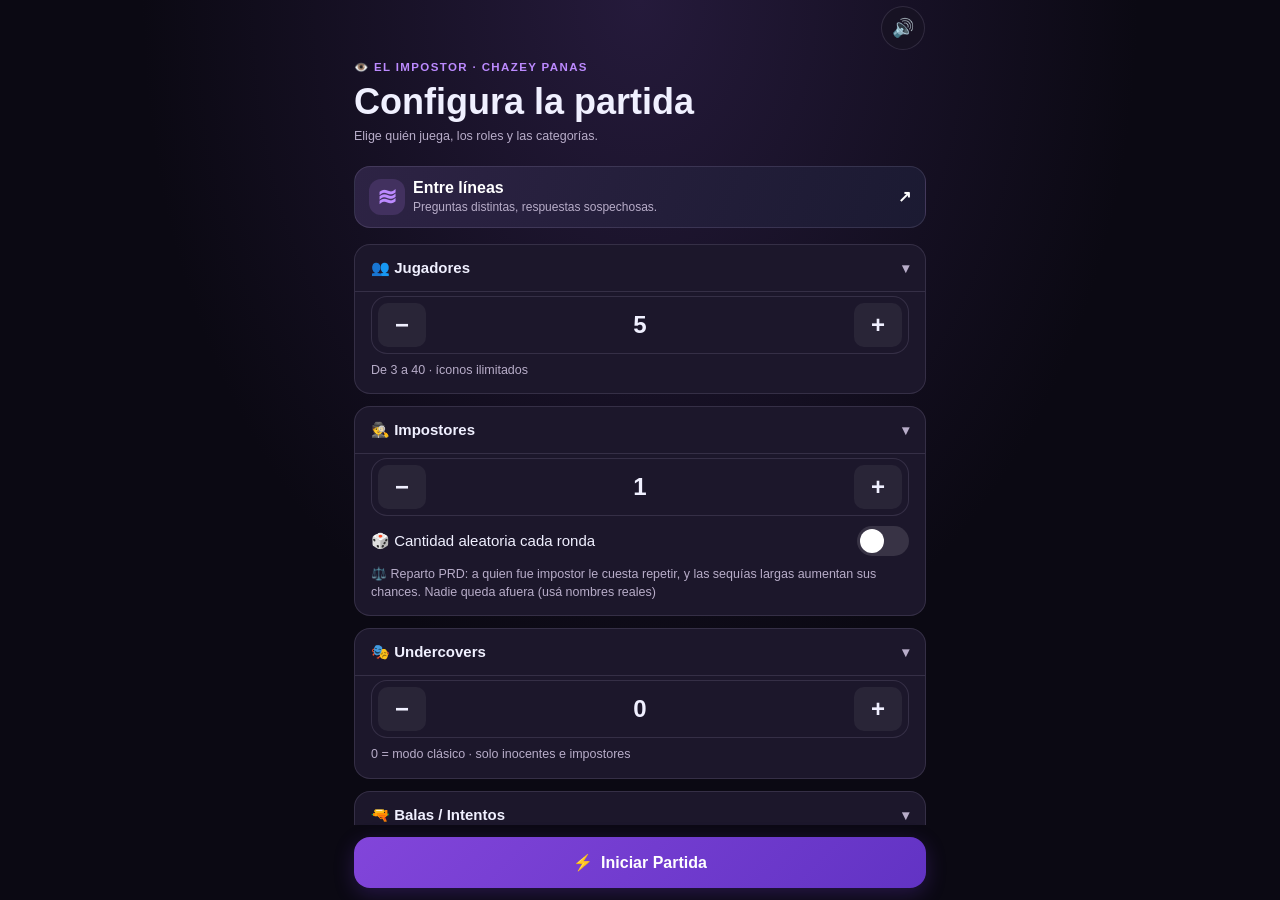
==== commit e83cf8ad: "Add files via upload" ====
--- a/index.html
+++ b/index.html
@@ -2,25 +2,27 @@
 <html lang="es">
 <head>
 <meta charset="UTF-8">
-<meta name="viewport" content="width=device-width, initial-scale=1.0, maximum-scale=1.0, user-scalable=no, viewport-fit=cover">
+<meta name="viewport" content="width=device-width, initial-scale=1.0, viewport-fit=cover">
 <meta name="apple-mobile-web-app-capable" content="yes">
 <meta name="apple-mobile-web-app-status-bar-style" content="black-translucent">
 <meta name="apple-mobile-web-app-title" content="Impostor">
 <meta name="mobile-web-app-capable" content="yes">
-<meta name="theme-color" content="#000000">
+<meta name="theme-color" content="#0b0913">
 <meta name="description" content="El Impostor Chazey Panas - Juego de roles para grupos">
 <title>El Impostor · Chazey Panas</title>
+<link rel="manifest" href="manifest.webmanifest">
+<link rel="icon" type="image/png" href="icon-192.png">
+<link rel="apple-touch-icon" href="icon-192.png">
 <link rel="stylesheet" href="css/styles.css">
 </head>
 <body>
 
-<div class="scanlines"></div>
-<button class="sound-toggle" id="sound-toggle" onclick="toggleSound()">🔊</button>
+<button class="sound-toggle" id="sound-toggle" aria-label="Sonido" aria-pressed="true" onclick="toggleSound()">🔊</button>
 <div id="app"></div>
 
 <!-- MODAL GLOBAL -->
-<div id="modal" class="modal-overlay" onclick="closeModalOnBg(event)">
-  <div class="modal-card" id="modal-content" onclick="event.stopPropagation()"></div>
+<div id="modal" class="modal-overlay" inert onclick="closeModalOnBg(event)">
+  <div class="modal-card" id="modal-content" role="dialog" aria-modal="true" aria-label="El Impostor" tabindex="-1"></div>
 </div>
 
 <!-- Módulos (el orden importa: base primero, init al final) -->
--- a/css/styles.css
+++ b/css/styles.css
@@ -1,904 +1,902 @@
-/* ================================================================
-   VARIABLES & RESET
-   ================================================================ */
-:root {
-  --green:    #39FF14;
-  --red:      #FF3131;
-  --blue:     #4D9FFF;
-  --violet:   #A855F7;
-  --cyan:     #00F5FF;
-  --yellow:   #FFD600;
-  --orange:   #FF6B35;
-  --bg:       #000000;
-  --surface:  #0A0A0F;
-  --surface2: #111118;
-  --border:   rgba(255,255,255,0.08);
-  --text:     #F0F0FF;
-  --muted:    rgba(240,240,255,0.45);
-  --safe-top: env(safe-area-inset-top, 44px);
-  --safe-bot: env(safe-area-inset-bottom, 20px);
-  --radius:   16px;
-  --radius-sm:10px;
-  --font:     'SF Pro Display', -apple-system, 'Segoe UI', 'Helvetica Neue', sans-serif;
-  --trans:    0.3s cubic-bezier(0.25, 0.46, 0.45, 0.94);
-}
-
-*, *::before, *::after {
-  box-sizing: border-box;
-  margin: 0; padding: 0;
-  -webkit-tap-highlight-color: transparent;
-  -webkit-touch-callout: none;
-}
-
-html, body {
-  width: 100%; height: 100%;
-  overflow: hidden;
-  background: var(--bg);
-  color: var(--text);
-  font-family: var(--font);
-  -webkit-font-smoothing: antialiased;
-  overscroll-behavior: none;
-}
-
-#app {
-  width: 100%;
-  height: 100%;
-  position: relative;
-  overflow: hidden;
-}
-
-/* ================================================================
-   SCREENS
-   ================================================================ */
-.screen {
-  position: absolute;
-  inset: 0;
-  display: flex;
-  flex-direction: column;
-  padding-top: max(44px, var(--safe-top));
-  padding-bottom: max(20px, var(--safe-bot));
-  background: var(--bg);
-  opacity: 0;
-  pointer-events: none;
-  transform: translateX(100%);
-  transition: opacity var(--trans), transform var(--trans);
-  overflow: hidden;
-}
-
-.screen.active {
-  opacity: 1;
-  pointer-events: all;
-  transform: translateX(0);
-}
-
-.screen.exit-left {
-  opacity: 0;
-  transform: translateX(-40%);
-  pointer-events: none;
-}
-
-.scroll-area {
-  flex: 1;
-  overflow-y: auto;
-  overflow-x: hidden;
-  -webkit-overflow-scrolling: touch;
-  padding: 0 20px;
-  scrollbar-width: none;
-}
-.scroll-area::-webkit-scrollbar { display: none; }
-
-.screen-header {
-  display: flex;
-  align-items: flex-start;
-  justify-content: space-between;
-  padding: 16px 20px 20px;
-  flex-shrink: 0;
-}
-
-.screen-footer {
-  padding: 16px 20px max(16px, var(--safe-bot));
-  flex-shrink: 0;
-  display: flex;
-  flex-direction: column;
-  gap: 10px;
-}
-
-/* ================================================================
-   TIPOGRAFÍA
-   ================================================================ */
-.title-xl { font-size: 34px; font-weight: 800; line-height: 1.1; }
-.title-lg { font-size: 26px; font-weight: 800; line-height: 1.15; }
-.title-md { font-size: 19px; font-weight: 700; line-height: 1.2; }
-.body-md  { font-size: 15px; line-height: 1.45; }
-.caption  { font-size: 12.5px; color: var(--muted); line-height: 1.4; }
-
-.glow-violet { color: var(--violet); text-shadow: 0 0 24px rgba(168,85,247,0.5); }
-.glow-red    { color: var(--red);    text-shadow: 0 0 24px rgba(255,49,49,0.5); }
-.glow-green  { color: var(--green);  text-shadow: 0 0 24px rgba(57,255,20,0.45); }
-.glow-cyan   { color: var(--cyan);   text-shadow: 0 0 24px rgba(0,245,255,0.5); }
-.glow-yellow { color: var(--yellow); text-shadow: 0 0 24px rgba(255,214,0,0.5); }
-
-/* ================================================================
-   BOTONES
-   ================================================================ */
-.btn {
-  width: 100%;
-  display: flex;
-  align-items: center;
-  justify-content: center;
-  gap: 8px;
-  padding: 16px 20px;
-  border: none;
-  border-radius: var(--radius);
-  font-family: var(--font);
-  font-size: 16px;
-  font-weight: 700;
-  color: #fff;
-  cursor: pointer;
-  transition: transform 0.15s, opacity 0.2s, box-shadow 0.2s;
-  user-select: none;
-}
-.btn:active { transform: scale(0.97); }
-
-.btn-primary {
-  background: linear-gradient(135deg, var(--violet), #7C3AED);
-  box-shadow: 0 8px 28px rgba(168,85,247,0.35);
-}
-.btn-red {
-  background: linear-gradient(135deg, var(--red), #B91C1C);
-  box-shadow: 0 8px 28px rgba(255,49,49,0.3);
-}
-.btn-green {
-  background: linear-gradient(135deg, var(--green), #16A34A);
-  box-shadow: 0 8px 28px rgba(57,255,20,0.3);
-  color: #03210b;
-}
-.btn-ghost {
-  background: var(--surface2);
-  border: 1px solid var(--border);
-  color: var(--text);
-}
-.btn-sm { padding: 10px 16px; font-size: 13.5px; border-radius: var(--radius-sm); }
-
-.btn-danger-ghost {
-  background: rgba(255,49,49,0.07);
-  border: 1px solid rgba(255,49,49,0.3);
-  color: rgba(255,120,120,0.9);
-}
-
-.btn-hold {
-  position: relative;
-  background: var(--surface2);
-  border: 2px solid rgba(168,85,247,0.5);
-  color: var(--text);
-  padding: 18px 20px;
-  font-size: 16px;
-  /* Evita que el navegador intercepte el gesto (scroll / long-press) */
-  touch-action: none;
-  -webkit-user-select: none;
-  user-select: none;
-  transition: transform 0.12s ease;
-}
-
-.icon-btn {
-  width: 42px; height: 42px;
-  flex-shrink: 0;
-  display: flex;
-  align-items: center;
-  justify-content: center;
-  background: var(--surface2);
-  border: 1px solid var(--border);
-  border-radius: 50%;
-  font-size: 19px;
-  cursor: pointer;
-  transition: transform 0.15s, opacity 0.2s;
-}
-.icon-btn:active { transform: scale(0.9); }
-
-/* Fila de controles rápidos (partida en curso) */
-.controls-row {
-  display: flex;
-  gap: 8px;
-  flex-wrap: wrap;
-  justify-content: center;
-}
-.controls-row .btn { width: auto; flex: 1 1 auto; white-space: nowrap; }
-
-/* ================================================================
-   TARJETAS & SECCIONES
-   ================================================================ */
-.card-glass {
-  background: rgba(255,255,255,0.03);
-  border: 1px solid var(--border);
-  border-radius: var(--radius);
-  padding: 16px;
-}
-
-.form-group { margin-bottom: 22px; }
-.form-label {
-  font-size: 14px;
-  font-weight: 700;
-  letter-spacing: 0.04em;
-  margin-bottom: 12px;
-  color: var(--text);
-}
-
-.section-label {
-  font-size: 11.5px;
-  font-weight: 700;
-  letter-spacing: 0.12em;
-  text-transform: uppercase;
-  color: var(--muted);
-  margin: 18px 0 10px;
-}
-
-.divider { height: 1px; background: var(--border); margin: 16px 0; }
-
-/* ================================================================
-   STEPPER
-   ================================================================ */
-.stepper {
-  display: flex;
-  align-items: center;
-  justify-content: space-between;
-  background: var(--surface2);
-  border: 1px solid var(--border);
-  border-radius: var(--radius);
-  padding: 6px;
-}
-.stepper-btn {
-  width: 48px; height: 44px;
-  border: none;
-  border-radius: var(--radius-sm);
-  background: rgba(255,255,255,0.06);
-  color: var(--text);
-  font-size: 24px;
-  font-weight: 700;
-  cursor: pointer;
-  transition: background 0.15s, transform 0.1s;
-}
-.stepper-btn:active { transform: scale(0.92); background: rgba(168,85,247,0.25); }
-.stepper-val {
-  font-size: 24px;
-  font-weight: 800;
-  min-width: 64px;
-  text-align: center;
-}
-.stepper.disabled { opacity: 0.4; pointer-events: none; }
-
-/* ================================================================
-   SWITCH
-   ================================================================ */
-.switch-row {
-  display: flex;
-  align-items: center;
-  justify-content: space-between;
-  gap: 12px;
-  padding: 10px 0;
-  min-height: 44px;
-}
-.switch {
-  position: relative;
-  display: inline-block;
-  width: 52px; height: 30px;
-  flex-shrink: 0;
-}
-.switch input { opacity: 0; width: 0; height: 0; }
-.switch-track {
-  position: absolute;
-  inset: 0;
-  background: rgba(255,255,255,0.12);
-  border-radius: 30px;
-  transition: background 0.25s;
-  cursor: pointer;
-}
-.switch-track::before {
-  content: '';
-  position: absolute;
-  width: 24px; height: 24px;
-  left: 3px; top: 3px;
-  background: #fff;
-  border-radius: 50%;
-  transition: transform 0.25s;
-}
-.switch input:checked + .switch-track { background: var(--violet); }
-.switch input:checked + .switch-track::before { transform: translateX(22px); }
-
-/* ================================================================
-   TOGGLE GROUP (segmented)
-   ================================================================ */
-.toggle-group {
-  display: flex;
-  background: var(--surface2);
-  border: 1px solid var(--border);
-  border-radius: var(--radius);
-  padding: 4px;
-  gap: 4px;
-}
-.toggle-option {
-  flex: 1;
-  padding: 12px 8px;
-  border: none;
-  border-radius: var(--radius-sm);
-  background: transparent;
-  color: var(--muted);
-  font-family: var(--font);
-  font-size: 14px;
-  font-weight: 700;
-  cursor: pointer;
-  transition: background 0.2s, color 0.2s;
-}
-.toggle-option.active {
-  background: rgba(168,85,247,0.25);
-  color: var(--text);
-}
-
-/* ================================================================
-   LISTA DE JUGADORES (config)
-   ================================================================ */
-.player-item {
-  display: flex;
-  align-items: center;
-  gap: 12px;
-  padding: 10px 12px;
-  background: var(--surface2);
-  border: 1px solid var(--border);
-  border-radius: var(--radius-sm);
-  margin-bottom: 8px;
-}
-.player-avatar {
-  width: 40px; height: 40px;
-  flex-shrink: 0;
-  display: flex;
-  align-items: center;
-  justify-content: center;
-  border-radius: 50%;
-  font-size: 19px;
-}
-.player-input {
-  flex: 1;
-  min-width: 0;
-  background: transparent;
-  border: none;
-  outline: none;
-  color: var(--text);
-  font-family: var(--font);
-  font-size: 15px;
-  font-weight: 600;
-}
-.player-input::placeholder { color: var(--muted); }
-.player-move-btns { display: flex; flex-direction: column; gap: 2px; }
-.player-move-btn {
-  width: 30px; height: 22px;
-  border: none;
-  border-radius: 6px;
-  background: rgba(255,255,255,0.06);
-  color: var(--muted);
-  font-size: 13px;
-  cursor: pointer;
-  line-height: 1;
-}
-.player-move-btn:active { background: rgba(168,85,247,0.3); color: #fff; }
-.player-move-btn.disabled { opacity: 0.25; pointer-events: none; }
-
-/* ================================================================
-   CHIPS & BADGES
-   ================================================================ */
-.stat-chips {
-  display: flex;
-  gap: 8px;
-  flex-wrap: wrap;
-  padding: 0 20px 12px;
-  flex-shrink: 0;
-}
-.stat-chip {
-  display: inline-flex;
-  align-items: center;
-  gap: 6px;
-  padding: 7px 12px;
-  border-radius: 20px;
-  font-size: 13px;
-  font-weight: 700;
-  background: var(--surface2);
-  border: 1px solid var(--border);
-}
-.stat-chip-red   { background: rgba(255,49,49,0.1);  border-color: rgba(255,49,49,0.3);  color: var(--red); }
-.stat-chip-blue  { background: rgba(77,159,255,0.1); border-color: rgba(77,159,255,0.3); color: var(--blue); }
-.stat-chip-green { background: rgba(57,255,20,0.1);  border-color: rgba(57,255,20,0.3);  color: var(--green); }
-.stat-chip-cyan  { background: rgba(0,245,255,0.1);  border-color: rgba(0,245,255,0.3);  color: var(--cyan); }
-.stat-chip-violet{ background: rgba(168,85,247,0.12);border-color: rgba(168,85,247,0.35);color: var(--violet); }
-
-.badge {
-  display: inline-flex;
-  align-items: center;
-  padding: 4px 10px;
-  border-radius: 20px;
-  font-size: 11.5px;
-  font-weight: 700;
-  letter-spacing: 0.05em;
-  text-transform: uppercase;
-  background: var(--surface2);
-  border: 1px solid var(--border);
-  color: var(--muted);
-  white-space: nowrap;
-}
-.badge-impostor {
-  background: rgba(255,49,49,0.15);
-  border-color: rgba(255,49,49,0.4);
-  color: var(--red);
-}
-.badge-human {
-  background: rgba(57,255,20,0.15);
-  border-color: rgba(57,255,20,0.4);
-  color: var(--green);
-}
-.badge-undercover {
-  background: rgba(0,245,255,0.15);
-  border-color: rgba(0,245,255,0.4);
-  color: var(--cyan);
-}
-.badge-left {
-  background: rgba(255,255,255,0.06);
-  border-color: var(--border);
-  color: var(--muted);
-}
-
-/* ================================================================
-   VOTACIÓN
-   ================================================================ */
-.vote-item {
-  display: flex;
-  align-items: center;
-  justify-content: space-between;
-  gap: 12px;
-  padding: 12px 14px;
-  background: var(--surface2);
-  border: 1px solid var(--border);
-  border-radius: var(--radius-sm);
-  margin-bottom: 8px;
-}
-
-/* ================================================================
-   PODERES
-   ================================================================ */
-.power-card {
-  background: var(--surface2);
-  border: 1px solid var(--border);
-  border-radius: var(--radius);
-  padding: 14px;
-  margin-bottom: 10px;
-}
-.power-card-head {
-  display: flex;
-  align-items: center;
-  justify-content: space-between;
-  gap: 12px;
-  margin-bottom: 6px;
-}
-.power-name {
-  display: flex;
-  align-items: center;
-  gap: 10px;
-  font-size: 15px;
-  font-weight: 700;
-}
-.power-desc {
-  font-size: 13px;
-  color: var(--muted);
-  line-height: 1.5;
-}
-.btn-power {
-  border: 1px solid rgba(255,214,0,0.4);
-  background: rgba(255,214,0,0.08);
-  color: var(--yellow);
-}
-.btn-power:active { transform: scale(0.97); }
-.btn-power.btn-sacrificio {
-  border-color: rgba(168,85,247,0.4);
-  background: rgba(168,85,247,0.08);
-  color: var(--violet);
-}
-.btn-power.btn-revive {
-  border-color: rgba(57,255,20,0.4);
-  background: rgba(57,255,20,0.08);
-  color: var(--green);
-}
-.btn-power.btn-power-locked {
-  opacity: 0.45;
-  filter: grayscale(0.5);
-}
-
-/* ================================================================
-   MODAL
-   ================================================================ */
-.modal-overlay {
-  position: fixed;
-  inset: 0;
-  background: rgba(0,0,0,0.75);
-  backdrop-filter: blur(8px);
-  -webkit-backdrop-filter: blur(8px);
-  z-index: 1000;
-  display: flex;
-  align-items: center;
-  justify-content: center;
-  padding: 24px;
-  opacity: 0;
-  pointer-events: none;
-  transition: opacity 0.25s;
-}
-.modal-overlay.open { opacity: 1; pointer-events: all; }
-.modal-card {
-  width: 100%;
-  max-width: 420px;
-  max-height: 82vh;
-  overflow-y: auto;
-  background: var(--surface);
-  border: 1px solid rgba(255,255,255,0.1);
-  border-radius: 20px;
-  padding: 24px 20px;
-  transform: translateY(24px) scale(0.97);
-  transition: transform 0.25s;
-  scrollbar-width: none;
-}
-.modal-card::-webkit-scrollbar { display: none; }
-.modal-overlay.open .modal-card { transform: translateY(0) scale(1); }
-
-.pick-item {
-  display: flex;
-  align-items: center;
-  gap: 12px;
-  width: 100%;
-  padding: 12px 14px;
-  background: var(--surface2);
-  border: 1px solid var(--border);
-  border-radius: var(--radius-sm);
-  margin-bottom: 8px;
-  color: var(--text);
-  font-family: var(--font);
-  font-size: 15px;
-  font-weight: 600;
-  cursor: pointer;
-  text-align: left;
-  transition: background 0.15s;
-}
-.pick-item:active { background: rgba(168,85,247,0.2); }
-
-/* ================================================================
-   ROLE CARD (revelar)
-   ================================================================ */
-.role-card {
-  padding: 28px 20px;
-  border-radius: 20px;
-  text-align: center;
-  background: linear-gradient(160deg, #0a0020 0%, #001520 50%, #000000 100%);
-  border: 2px solid var(--border);
-}
-.role-card-impostor {
-  border-color: rgba(255,49,49,0.5);
-  box-shadow: 0 0 60px rgba(255,49,49,0.15), inset 0 0 60px rgba(255,49,49,0.03);
-}
-.role-card-human {
-  border-color: rgba(57,255,20,0.45);
-  box-shadow: 0 0 60px rgba(57,255,20,0.12), inset 0 0 60px rgba(57,255,20,0.03);
-}
-
-/* ================================================================
-   ANIMACIONES
-   ================================================================ */
-@keyframes fadeUp {
-  from { opacity: 0; transform: translateY(16px); }
-  to   { opacity: 1; transform: translateY(0); }
-}
-@keyframes scaleIn {
-  from { opacity: 0; transform: scale(0.8); }
-  to   { opacity: 1; transform: scale(1); }
-}
-@keyframes pulse-green {
-  0%, 100% { opacity: 0.4; transform: scale(1); }
-  50%      { opacity: 1; transform: scale(1.3); }
-}
-@keyframes float-up {
-  from { transform: translateY(110vh); opacity: 0.8; }
-  to   { transform: translateY(-10vh); opacity: 0; }
-}
-@keyframes pulse-red {
-  0%, 100% { box-shadow: 0 0 40px rgba(255,49,49,0.15); }
-  50%      { box-shadow: 0 0 70px rgba(255,49,49,0.35); }
-}
-@keyframes pulse-glow-green {
-  0%, 100% { box-shadow: 0 0 40px rgba(57,255,20,0.12); }
-  50%      { box-shadow: 0 0 70px rgba(57,255,20,0.3); }
-}
-@keyframes glitch {
-  0%, 89%, 100% { transform: translate(0,0); }
-  90% { transform: translate(-2px,1px); }
-  92% { transform: translate(2px,-1px); }
-  94% { transform: translate(-1px,-1px); }
-  96% { transform: translate(1px,1px); }
-}
-@keyframes explosion {
-  0%   { opacity: 0; }
-  10%  { opacity: 1; }
-  100% { opacity: 0; }
-}
-@keyframes shake {
-  0%, 100% { transform: translateX(0); }
-  20% { transform: translateX(-8px); }
-  40% { transform: translateX(8px); }
-  60% { transform: translateX(-6px); }
-  80% { transform: translateX(6px); }
-}
-@keyframes roll-in {
-  from { opacity: 0; transform: scale(0.5) rotate(-12deg); }
-  to   { opacity: 1; transform: scale(1) rotate(0); }
-}
-
-.anim-fade-up { animation: fadeUp 0.5s cubic-bezier(0.2,0.8,0.3,1) both; }
-.anim-scale   { animation: scaleIn 0.45s cubic-bezier(0.2,0.8,0.3,1) both; }
-.anim-fade    { animation: fadeUp 0.6s ease both; }
-.delay-1 { animation-delay: 0.12s; }
-.delay-2 { animation-delay: 0.24s; }
-.delay-3 { animation-delay: 0.36s; }
-.delay-4 { animation-delay: 0.48s; }
-
-/* ================================================================
-   VICTORY SCREEN
-   ================================================================ */
-.victory-bg {
-  position: absolute;
-  inset: 0;
-  overflow: hidden;
-  pointer-events: none;
-}
-.victory-particle {
-  position: absolute;
-  top: 0;
-  width: 3px;
-  height: 3px;
-  border-radius: 50%;
-  animation: float-up linear infinite;
-}
-
-/* ================================================================
-   HOLD BUTTON PROGRESS
-   ================================================================ */
-.hold-container {
-  position: relative;
-  user-select: none;
-}
-.hold-progress {
-  position: absolute;
-  inset: 0;
-  z-index: 2; /* el relleno cubre TODO el botón, por encima del fondo */
-  border-radius: var(--radius);
-  overflow: hidden;
-  pointer-events: none;
-}
-.hold-fill {
-  position: absolute;
-  left: 0; top: 0; bottom: 0;
-  width: 0%;
-  background: linear-gradient(90deg, var(--violet), var(--cyan));
-  opacity: 0.55;
-  box-shadow: 0 0 22px rgba(168,85,247,0.45);
-  transition: width 0.05s linear;
-}
-
-/* ================================================================
-   ANIMACIÓN DE REVELACIÓN
-   ================================================================ */
-#reveal-pre {
-  transition: opacity 0.18s ease, transform 0.18s ease;
-}
-#reveal-pre.leaving {
-  opacity: 0;
-  transform: scale(0.9) translateY(8px);
-}
-
-@keyframes cardRevealIn {
-  0%   { opacity: 0; transform: scale(0.55) rotateX(14deg); }
-  60%  { opacity: 1; transform: scale(1.05) rotateX(0deg); }
-  100% { opacity: 1; transform: scale(1); }
-}
-@keyframes popIn {
-  0%   { opacity: 0; transform: scale(0.3); }
-  70%  { opacity: 1; transform: scale(1.18); }
-  100% { opacity: 1; transform: scale(1); }
-}
-@keyframes fadeSlideUp {
-  from { opacity: 0; transform: translateY(14px); }
-  to   { opacity: 1; transform: translateY(0); }
-}
-@keyframes wordIn {
-  0%   { opacity: 0; filter: blur(12px); letter-spacing: 0.3em; transform: scale(1.12); }
-  100% { opacity: 1; filter: blur(0); letter-spacing: normal; transform: scale(1); }
-}
-@keyframes flashOut {
-  0%   { opacity: 0; transform: scale(0.5); }
-  25%  { opacity: 1; }
-  100% { opacity: 0; transform: scale(1.5); }
-}
-@keyframes cardShake {
-  0%, 100% { transform: translateX(0); }
-  20% { transform: translateX(-4px); }
-  40% { transform: translateX(4px); }
-  60% { transform: translateX(-3px); }
-  80% { transform: translateX(3px); }
-}
-@keyframes pulse-cyan {
-  0%, 100% { box-shadow: 0 0 40px rgba(0,245,255,0.15); }
-  50%      { box-shadow: 0 0 70px rgba(0,245,255,0.32); }
-}
-@keyframes breathe {
-  0%, 100% { transform: scale(1); }
-  50%      { transform: scale(1.08); }
-}
-
-.reveal-flash {
-  position: absolute;
-  inset: 0;
-  pointer-events: none;
-  z-index: 3;
-  animation: flashOut 0.75s ease-out both;
-}
-
-.lock-breathe {
-  animation: breathe 2s ease-in-out infinite;
-}
-
-/* ================================================================
-   ANIMACIONES DE PODERES
-   ================================================================ */
-@keyframes riseUp {
-  0%   { opacity: 0; transform: translateY(26px) scale(0.7); }
-  60%  { opacity: 1; transform: translateY(-6px) scale(1.08); }
-  100% { opacity: 1; transform: translateY(0) scale(1); }
-}
-@keyframes soulRise {
-  0%   { opacity: 0; transform: translateY(16px) scale(0.85); filter: blur(8px); }
-  100% { opacity: 1; transform: translateY(0) scale(1); filter: blur(0); }
-}
-@keyframes haloGlow {
-  0%, 100% { filter: drop-shadow(0 0 6px rgba(255,214,0,0.55)); transform: scale(1); }
-  50%      { filter: drop-shadow(0 0 18px rgba(255,214,0,0.95)); transform: scale(1.06); }
-}
-@keyframes powerIn {
-  0%   { opacity: 0; transform: scale(0.5) rotate(-8deg); }
-  100% { opacity: 1; transform: scale(1) rotate(0); }
-}
-.anim-rise   { animation: riseUp 0.6s cubic-bezier(0.34,1.56,0.64,1) both; }
-.anim-soul   { animation: soulRise 0.7s ease both; }
-.anim-halo   { animation: haloGlow 1.6s ease-in-out infinite; }
-.anim-power  { animation: powerIn 0.5s cubic-bezier(0.34,1.56,0.64,1) both; }
-
-/* ================================================================
-   OTROS
-   ================================================================ */
-.scanlines {
-  position: fixed;
-  inset: 0;
-  pointer-events: none;
-  z-index: 9999;
-  background: repeating-linear-gradient(
-    0deg,
-    transparent,
-    transparent 2px,
-    rgba(0,0,0,0.08) 2px,
-    rgba(0,0,0,0.08) 4px
-  );
-}
-
-.sound-toggle {
-  position: fixed;
-  top: max(12px, var(--safe-top));
-  right: 16px;
-  z-index: 100;
-  width: 40px;
-  height: 40px;
-  background: var(--surface);
-  border: 1px solid var(--border);
-  border-radius: 50%;
-  display: flex;
-  align-items: center;
-  justify-content: center;
-  cursor: pointer;
-  font-size: 18px;
-  transition: all 0.2s;
-}
-.sound-toggle:active { transform: scale(0.9); }
-.sound-toggle.muted { opacity: 0.5; }
-
-.explosion-flash {
-  position: fixed;
-  inset: 0;
-  z-index: 2000;
-  pointer-events: none;
-  background: radial-gradient(circle, rgba(255,214,0,0.9), rgba(255,107,53,0.7) 40%, rgba(0,0,0,0) 75%);
-  animation: explosion 0.8s ease-out both;
-}
-.shake { animation: shake 0.5s ease; }
-
-.info-note {
-  font-size: 12.5px;
-  color: var(--muted);
-  line-height: 1.5;
-  padding: 12px 14px;
-  background: rgba(255,255,255,0.03);
-  border: 1px solid var(--border);
-  border-radius: var(--radius-sm);
-}
-
-/* ================================================================
-   🤡 BUFÓN
-   ================================================================ */
-.badge-bufon {
-  background: rgba(255,214,0,0.15);
-  border: 1px solid rgba(255,214,0,0.4);
-  color: var(--yellow);
-}
-@keyframes pulse-yellow {
-  0%, 100% { box-shadow: 0 0 40px rgba(255,214,0,0.12); }
-  50%      { box-shadow: 0 0 70px rgba(255,214,0,0.3); }
-}
-
-/* ================================================================
-   📱 MODO COMPACTO (votación grande)
-   ================================================================ */
-#alive-list.compact .vote-item {
-  padding: 7px 10px;
-  margin-bottom: 6px;
-  min-height: 44px;
-}
-#alive-list.compact .vote-item .player-avatar {
-  width: 30px; height: 30px;
-  font-size: 14px;
-}
-#alive-list.compact .vote-item .caption {
-  display: none;
-}
-#alive-list.compact .vote-item .btn {
-  padding: 8px 14px;
-  min-height: 44px;
-  font-size: 13px;
-}
-#alive-list.compact .vote-item .body-md {
-  font-size: 14px;
-}
-
-/* ================================================================
-   🗂️ SECCIONES COLAPSABLES (configuración)
-   ================================================================ */
-.config-section {
-  background: var(--surface2);
-  border: 1px solid var(--border);
-  border-radius: var(--radius);
-  margin-bottom: 12px;
-  overflow: hidden;
-}
-.config-section-head {
-  width: 100%;
-  display: flex;
-  align-items: center;
-  justify-content: space-between;
-  padding: 14px 16px;
-  background: transparent;
-  border: none;
-  color: var(--text);
-  font-family: var(--font);
-  font-size: 15px;
-  font-weight: 700;
-  cursor: pointer;
-  text-align: left;
-}
-.config-section-head:active { background: rgba(255,255,255,0.03); }
-.config-section-head .cfg-caret {
-  color: var(--muted);
-  font-size: 14px;
-  transition: transform 0.2s;
-}
-.config-section.collapsed .cfg-caret { transform: rotate(-90deg); }
-.config-section-body {
-  padding: 4px 16px 14px;
-  border-top: 1px solid var(--border);
-}
-.config-section.collapsed .config-section-body { display: none; }
+/* ================================================================
+   VARIABLES & RESET
+   ================================================================ */
+:root {
+  --green:    #39FF14;
+  --red:      #FF6C79;
+  --blue:     #4D9FFF;
+  --violet:   #BC8AFF;
+  --cyan:     #00F5FF;
+  --yellow:   #FFD600;
+  --orange:   #FF6B35;
+  --bg:       #0b0913;
+  --surface:  #171223;
+  --surface2: #1c172b;
+  --border:   rgba(221,204,255,0.13);
+  --text:     #F0F0FF;
+  --muted:    #b8adc9;
+  --safe-top: env(safe-area-inset-top, 0px);
+  --safe-bot: env(safe-area-inset-bottom, 0px);
+  --gutter: clamp(14px, 5vw, 24px);
+  --radius:   16px;
+  --radius-sm:10px;
+  --font:     'SF Pro Display', -apple-system, 'Segoe UI', 'Helvetica Neue', sans-serif;
+  --trans:    220ms cubic-bezier(0.22, 1, 0.36, 1);
+  color-scheme: dark;
+}
+
+*, *::before, *::after {
+  box-sizing: border-box;
+  margin: 0; padding: 0;
+  -webkit-tap-highlight-color: transparent;
+  -webkit-touch-callout: none;
+}
+
+html, body {
+  width: 100%; height: 100%;
+  overflow: hidden;
+  background: var(--bg);
+  color: var(--text);
+  font-family: var(--font);
+  -webkit-font-smoothing: antialiased;
+  overscroll-behavior: none;
+  overflow-wrap: anywhere;
+}
+
+#app {
+  width: 100%;
+  height: 100%;
+  height: 100dvh;
+  position: relative;
+  overflow: hidden;
+}
+
+/* ================================================================
+   SCREENS
+   ================================================================ */
+.screen {
+  position: absolute;
+  inset: 0;
+  display: flex;
+  flex-direction: column;
+  padding-top: calc(52px + var(--safe-top));
+  padding-inline: max(env(safe-area-inset-left, 0px), calc((100% - 620px) / 2))
+                  max(env(safe-area-inset-right, 0px), calc((100% - 620px) / 2));
+  background: radial-gradient(ellipse at 50% 0%, #251a3b 0%, transparent 55%), var(--bg);
+  opacity: 0;
+  pointer-events: none;
+  transform: translateY(8px);
+  transition: opacity var(--trans), transform var(--trans);
+  overflow: hidden;
+}
+
+.screen.active {
+  opacity: 1;
+  pointer-events: all;
+  transform: translateY(0);
+}
+
+.screen.exit-left {
+  opacity: 0;
+  transform: translateY(-5px);
+  pointer-events: none;
+}
+
+.scroll-area {
+  flex: 1 1 0;
+  min-height: 0;
+  overflow-y: auto;
+  overflow-x: hidden;
+  -webkit-overflow-scrolling: touch;
+  padding: 0 var(--gutter);
+  scrollbar-width: none;
+}
+.scroll-area::-webkit-scrollbar { display: none; }
+
+.screen-header {
+  display: flex;
+  align-items: flex-start;
+  justify-content: space-between;
+  padding: 8px var(--gutter) 16px;
+  flex-shrink: 0;
+}
+
+.screen-footer {
+  padding: 12px var(--gutter) calc(12px + var(--safe-bot));
+  flex-shrink: 0;
+  display: flex;
+  flex-direction: column;
+  gap: 10px;
+}
+
+/* ================================================================
+   TIPOGRAFÍA
+   ================================================================ */
+.title-xl { font-size: clamp(26px, 7vw, 36px); font-weight: 800; line-height: 1.12; text-wrap: balance; }
+.title-lg { font-size: 26px; font-weight: 800; line-height: 1.15; }
+.title-md { font-size: 19px; font-weight: 700; line-height: 1.2; }
+.body-md  { font-size: 15px; line-height: 1.45; }
+.caption  { font-size: 12.5px; color: var(--muted); line-height: 1.4; }
+
+.glow-violet { color: var(--violet); text-shadow: 0 0 24px rgba(168,85,247,0.5); }
+.glow-red    { color: var(--red);    text-shadow: 0 0 24px rgba(255,49,49,0.5); }
+.glow-green  { color: var(--green);  text-shadow: 0 0 24px rgba(57,255,20,0.45); }
+.glow-cyan   { color: var(--cyan);   text-shadow: 0 0 24px rgba(0,245,255,0.5); }
+.glow-yellow { color: var(--yellow); text-shadow: 0 0 24px rgba(255,214,0,0.5); }
+
+/* ================================================================
+   BOTONES
+   ================================================================ */
+.btn {
+  width: 100%;
+  display: flex;
+  align-items: center;
+  justify-content: center;
+  gap: 8px;
+  min-height: 44px;
+  padding: 16px 20px;
+  border: none;
+  border-radius: var(--radius);
+  font-family: var(--font);
+  font-size: 16px;
+  font-weight: 700;
+  color: #fff;
+  cursor: pointer;
+  transition: transform 0.15s, opacity 0.2s, box-shadow 0.2s;
+  user-select: none;
+}
+.btn:active { transform: scale(0.97); }
+
+.btn-primary {
+  background: linear-gradient(135deg, #8245da, #6233c4);
+  box-shadow: 0 6px 20px rgba(109,56,205,0.28);
+}
+.btn-red {
+  background: linear-gradient(135deg, #bc3b55, #9f263c);
+  box-shadow: 0 5px 16px rgba(181,42,67,0.19);
+}
+.btn-green {
+  background: linear-gradient(135deg, var(--green), #16A34A);
+  box-shadow: 0 8px 28px rgba(57,255,20,0.3);
+  color: #03210b;
+}
+.btn-ghost {
+  background: var(--surface2);
+  border: 1px solid var(--border);
+  color: var(--text);
+}
+.btn-sm { padding: 10px 16px; font-size: 13.5px; border-radius: var(--radius-sm); }
+
+.btn-danger-ghost {
+  background: rgba(255,49,49,0.07);
+  border: 1px solid rgba(255,49,49,0.3);
+  color: rgba(255,120,120,0.9);
+}
+
+.btn-hold {
+  position: relative;
+  isolation: isolate;
+  overflow: hidden;
+  background: #33214b;
+  border: 1px solid rgba(188,138,255,0.48);
+  color: var(--text);
+  padding: 18px 20px;
+  font-size: 16px;
+  /* Evita que el navegador intercepte el gesto (scroll / long-press) */
+  touch-action: none;
+  -webkit-user-select: none;
+  user-select: none;
+}
+
+.btn-hold::before {
+  content: '';
+  position: absolute;
+  z-index: -1;
+  inset: 0;
+  background: linear-gradient(90deg, #6642a1, #54349a);
+  transform: scaleX(0);
+  transform-origin: left;
+}
+
+.btn-hold.holding::before {
+  transform: scaleX(1);
+  transition: transform 800ms linear;
+}
+
+.icon-btn {
+  width: 42px; height: 42px;
+  flex-shrink: 0;
+  display: flex;
+  align-items: center;
+  justify-content: center;
+  background: var(--surface2);
+  border: 1px solid var(--border);
+  border-radius: 50%;
+  font-size: 19px;
+  cursor: pointer;
+  transition: transform 0.15s, opacity 0.2s;
+}
+.icon-btn:active { transform: scale(0.9); }
+
+/* Fila de controles rápidos (partida en curso) */
+.controls-row {
+  display: flex;
+  gap: 8px;
+  flex-wrap: wrap;
+  justify-content: center;
+}
+.controls-row .btn { width: auto; flex: 1 1 auto; min-width: 0; padding-inline: 10px; }
+
+/* ================================================================
+   TARJETAS & SECCIONES
+   ================================================================ */
+.card-glass {
+  background: rgba(255,255,255,0.03);
+  border: 1px solid var(--border);
+  border-radius: var(--radius);
+  padding: 16px;
+}
+
+.form-group { margin-bottom: 22px; }
+.form-label {
+  font-size: 14px;
+  font-weight: 700;
+  letter-spacing: 0.04em;
+  margin-bottom: 12px;
+  color: var(--text);
+}
+
+.section-label {
+  font-size: 11.5px;
+  font-weight: 700;
+  letter-spacing: 0.12em;
+  text-transform: uppercase;
+  color: var(--muted);
+  margin: 18px 0 10px;
+}
+
+.divider { height: 1px; background: var(--border); margin: 16px 0; }
+
+/* ================================================================
+   STEPPER
+   ================================================================ */
+.stepper {
+  display: flex;
+  align-items: center;
+  justify-content: space-between;
+  background: var(--surface2);
+  border: 1px solid var(--border);
+  border-radius: var(--radius);
+  padding: 6px;
+}
+.stepper-btn {
+  width: 48px; height: 44px;
+  border: none;
+  border-radius: var(--radius-sm);
+  background: rgba(255,255,255,0.06);
+  color: var(--text);
+  font-size: 24px;
+  font-weight: 700;
+  cursor: pointer;
+  transition: background 0.15s, transform 0.1s;
+}
+.stepper-btn:active { transform: scale(0.92); background: rgba(168,85,247,0.25); }
+.stepper-val {
+  font-size: 24px;
+  font-weight: 800;
+  min-width: 64px;
+  text-align: center;
+}
+.stepper.disabled { opacity: 0.4; pointer-events: none; }
+
+/* ================================================================
+   SWITCH
+   ================================================================ */
+.switch-row {
+  display: flex;
+  align-items: center;
+  justify-content: space-between;
+  gap: 12px;
+  padding: 10px 0;
+  min-height: 44px;
+}
+.switch {
+  position: relative;
+  display: inline-block;
+  width: 52px; height: 30px;
+  flex-shrink: 0;
+}
+.switch input { opacity: 0; width: 0; height: 0; }
+.switch-track {
+  position: absolute;
+  inset: 0;
+  background: rgba(255,255,255,0.12);
+  border-radius: 30px;
+  transition: background 0.25s;
+  cursor: pointer;
+}
+.switch-track::before {
+  content: '';
+  position: absolute;
+  width: 24px; height: 24px;
+  left: 3px; top: 3px;
+  background: #fff;
+  border-radius: 50%;
+  transition: transform 0.25s;
+}
+.switch input:checked + .switch-track { background: var(--violet); }
+.switch input:checked + .switch-track::before { transform: translateX(22px); }
+
+/* ================================================================
+   TOGGLE GROUP (segmented)
+   ================================================================ */
+.toggle-group {
+  display: flex;
+  background: var(--surface2);
+  border: 1px solid var(--border);
+  border-radius: var(--radius);
+  padding: 4px;
+  gap: 4px;
+}
+.toggle-option {
+  flex: 1;
+  padding: 12px 8px;
+  border: none;
+  border-radius: var(--radius-sm);
+  background: transparent;
+  color: var(--muted);
+  font-family: var(--font);
+  font-size: 14px;
+  font-weight: 700;
+  cursor: pointer;
+  transition: background 0.2s, color 0.2s;
+}
+.toggle-option.active {
+  background: rgba(168,85,247,0.25);
+  color: var(--text);
+}
+
+/* ================================================================
+   LISTA DE JUGADORES (config)
+   ================================================================ */
+.player-item {
+  display: flex;
+  align-items: center;
+  gap: 12px;
+  padding: 10px 12px;
+  background: var(--surface2);
+  border: 1px solid var(--border);
+  border-radius: var(--radius-sm);
+  margin-bottom: 8px;
+}
+.player-avatar {
+  width: 40px; height: 40px;
+  flex-shrink: 0;
+  display: flex;
+  align-items: center;
+  justify-content: center;
+  border-radius: 50%;
+  font-size: 19px;
+}
+.player-input {
+  flex: 1;
+  min-width: 0;
+  background: transparent;
+  border: none;
+  outline: none;
+  color: var(--text);
+  font-family: var(--font);
+  font-size: 16px;
+  font-weight: 600;
+}
+.player-input::placeholder { color: var(--muted); }
+.player-move-btns { display: flex; flex-direction: column; gap: 2px; }
+.player-move-btn {
+  width: 30px; height: 22px;
+  border: none;
+  border-radius: 6px;
+  background: rgba(255,255,255,0.06);
+  color: var(--muted);
+  font-size: 13px;
+  cursor: pointer;
+  line-height: 1;
+}
+.player-move-btn:active { background: rgba(168,85,247,0.3); color: #fff; }
+.player-move-btn.disabled { opacity: 0.25; pointer-events: none; }
+
+/* ================================================================
+   CHIPS & BADGES
+   ================================================================ */
+.stat-chips {
+  display: flex;
+  gap: 8px;
+  flex-wrap: wrap;
+  padding: 0 var(--gutter) 12px;
+  flex-shrink: 0;
+}
+.stat-chip {
+  display: inline-flex;
+  align-items: center;
+  gap: 6px;
+  padding: 7px 12px;
+  border-radius: 20px;
+  font-size: 13px;
+  font-weight: 700;
+  background: var(--surface2);
+  border: 1px solid var(--border);
+}
+.stat-chip-red   { background: rgba(255,49,49,0.1);  border-color: rgba(255,49,49,0.3);  color: var(--red); }
+.stat-chip-blue  { background: rgba(77,159,255,0.1); border-color: rgba(77,159,255,0.3); color: var(--blue); }
+.stat-chip-green { background: rgba(57,255,20,0.1);  border-color: rgba(57,255,20,0.3);  color: var(--green); }
+.stat-chip-cyan  { background: rgba(0,245,255,0.1);  border-color: rgba(0,245,255,0.3);  color: var(--cyan); }
+.stat-chip-violet{ background: rgba(168,85,247,0.12);border-color: rgba(168,85,247,0.35);color: var(--violet); }
+
+.badge {
+  display: inline-flex;
+  align-items: center;
+  padding: 4px 10px;
+  border-radius: 20px;
+  font-size: 11.5px;
+  font-weight: 700;
+  letter-spacing: 0.05em;
+  text-transform: uppercase;
+  background: var(--surface2);
+  border: 1px solid var(--border);
+  color: var(--muted);
+  white-space: nowrap;
+}
+.badge-impostor {
+  background: rgba(255,49,49,0.15);
+  border-color: rgba(255,49,49,0.4);
+  color: var(--red);
+}
+.badge-human {
+  background: rgba(57,255,20,0.15);
+  border-color: rgba(57,255,20,0.4);
+  color: var(--green);
+}
+.badge-undercover {
+  background: rgba(0,245,255,0.15);
+  border-color: rgba(0,245,255,0.4);
+  color: var(--cyan);
+}
+.badge-left {
+  background: rgba(255,255,255,0.06);
+  border-color: var(--border);
+  color: var(--muted);
+}
+
+/* ================================================================
+   VOTACIÓN
+   ================================================================ */
+.vote-item {
+  display: flex;
+  align-items: center;
+  justify-content: space-between;
+  gap: 12px;
+  padding: 12px 14px;
+  background: var(--surface2);
+  border: 1px solid var(--border);
+  border-radius: var(--radius-sm);
+  margin-bottom: 8px;
+}
+
+/* ================================================================
+   PODERES
+   ================================================================ */
+.power-card {
+  background: var(--surface2);
+  border: 1px solid var(--border);
+  border-radius: var(--radius);
+  padding: 14px;
+  margin-bottom: 10px;
+}
+.power-card-head {
+  display: flex;
+  align-items: center;
+  justify-content: space-between;
+  gap: 12px;
+  margin-bottom: 6px;
+}
+.power-name {
+  display: flex;
+  align-items: center;
+  gap: 10px;
+  font-size: 15px;
+  font-weight: 700;
+}
+.power-desc {
+  font-size: 13px;
+  color: var(--muted);
+  line-height: 1.5;
+}
+.btn-power {
+  border: 1px solid rgba(255,214,0,0.4);
+  background: rgba(255,214,0,0.08);
+  color: var(--yellow);
+}
+.btn-power:active { transform: scale(0.97); }
+.btn-power.btn-sacrificio {
+  border-color: rgba(168,85,247,0.4);
+  background: rgba(168,85,247,0.08);
+  color: var(--violet);
+}
+.btn-power.btn-revive {
+  border-color: rgba(57,255,20,0.4);
+  background: rgba(57,255,20,0.08);
+  color: var(--green);
+}
+.btn-power.btn-power-locked {
+  opacity: 0.45;
+  filter: grayscale(0.5);
+}
+
+/* ================================================================
+   MODAL
+   ================================================================ */
+.modal-overlay {
+  position: fixed;
+  inset: 0;
+  background: rgba(0,0,0,0.75);
+  backdrop-filter: blur(8px);
+  -webkit-backdrop-filter: blur(8px);
+  z-index: 1000;
+  display: flex;
+  align-items: center;
+  justify-content: center;
+  padding: max(16px, var(--safe-top)) var(--gutter) max(16px, var(--safe-bot));
+  visibility: hidden;
+  opacity: 0;
+  pointer-events: none;
+  transition: opacity var(--trans), visibility var(--trans);
+}
+.modal-overlay.open { opacity: 1; visibility: visible; pointer-events: all; }
+.modal-card {
+  width: 100%;
+  max-width: 420px;
+  max-height: 82vh;
+  max-height: 100%;
+  overflow-y: auto;
+  background: var(--surface);
+  border: 1px solid rgba(255,255,255,0.1);
+  border-radius: 20px;
+  padding: 24px 20px;
+  transform: translateY(8px) scale(0.99);
+  transition: transform var(--trans);
+  scrollbar-width: none;
+}
+.modal-card::-webkit-scrollbar { display: none; }
+.modal-overlay.open .modal-card { transform: translateY(0) scale(1); }
+
+.pick-item {
+  display: flex;
+  align-items: center;
+  gap: 12px;
+  width: 100%;
+  padding: 12px 14px;
+  background: var(--surface2);
+  border: 1px solid var(--border);
+  border-radius: var(--radius-sm);
+  margin-bottom: 8px;
+  color: var(--text);
+  font-family: var(--font);
+  font-size: 15px;
+  font-weight: 600;
+  cursor: pointer;
+  text-align: left;
+  transition: background 0.15s;
+}
+.pick-item:active { background: rgba(168,85,247,0.2); }
+
+/* ================================================================
+   ROLE CARD (revelar)
+   ================================================================ */
+.role-card {
+  --role: var(--violet);
+  padding: clamp(16px, 5vw, 24px);
+  border-radius: 24px;
+  text-align: center;
+  background: radial-gradient(ellipse at 50% 0%, color-mix(in srgb, var(--role) 14%, var(--surface)), var(--surface) 74%);
+  border: 1px solid color-mix(in srgb, var(--role) 36%, transparent);
+  box-shadow: 0 12px 38px rgba(0,0,0,0.22);
+}
+.role-card-impostor { --role: var(--red); }
+.role-card-human { --role: #9bf58b; }
+.role-card-couple { --role: #ffad95; }
+.role-card-undercover { --role: var(--cyan); }
+.role-card-jester { --role: var(--yellow); }
+
+/* ================================================================
+   ANIMACIONES
+   ================================================================ */
+@keyframes fadeUp {
+  from { opacity: 0; transform: translateY(8px); }
+  to   { opacity: 1; transform: translateY(0); }
+}
+@keyframes scaleIn {
+  from { opacity: 0; transform: scale(0.97); }
+  to   { opacity: 1; transform: scale(1); }
+}
+@keyframes pulse-green {
+  0%, 100% { opacity: 0.4; transform: scale(1); }
+  50%      { opacity: 1; transform: scale(1.3); }
+}
+@keyframes float-up {
+  from { transform: translateY(110vh); opacity: 0.8; }
+  to   { transform: translateY(-10vh); opacity: 0; }
+}
+@keyframes explosion {
+  0%   { opacity: 0; }
+  10%  { opacity: 1; }
+  100% { opacity: 0; }
+}
+@keyframes shake {
+  0%, 100% { transform: translateX(0); }
+  20% { transform: translateX(-8px); }
+  40% { transform: translateX(8px); }
+  60% { transform: translateX(-6px); }
+  80% { transform: translateX(6px); }
+}
+
+.anim-fade-up { animation: fadeUp var(--trans) both; }
+.anim-scale   { animation: scaleIn var(--trans) both; }
+.anim-fade    { animation: fadeUp var(--trans) both; }
+.delay-1 { animation-delay: 45ms; }
+.delay-2 { animation-delay: 90ms; }
+.delay-3 { animation-delay: 135ms; }
+.delay-4 { animation-delay: 180ms; }
+
+/* ================================================================
+   VICTORY SCREEN
+   ================================================================ */
+.victory-bg {
+  position: absolute;
+  inset: 0;
+  overflow: hidden;
+  pointer-events: none;
+}
+.victory-particle {
+  position: absolute;
+  top: 0;
+  width: 3px;
+  height: 3px;
+  border-radius: 50%;
+  animation: float-up linear infinite;
+}
+
+/* ================================================================
+   ANIMACIONES DE PODERES
+   ================================================================ */
+@keyframes riseUp {
+  0%   { opacity: 0; transform: translateY(26px) scale(0.7); }
+  60%  { opacity: 1; transform: translateY(-6px) scale(1.08); }
+  100% { opacity: 1; transform: translateY(0) scale(1); }
+}
+@keyframes soulRise {
+  0%   { opacity: 0; transform: translateY(16px) scale(0.85); filter: blur(8px); }
+  100% { opacity: 1; transform: translateY(0) scale(1); filter: blur(0); }
+}
+@keyframes haloGlow {
+  0%, 100% { filter: drop-shadow(0 0 6px rgba(255,214,0,0.55)); transform: scale(1); }
+  50%      { filter: drop-shadow(0 0 18px rgba(255,214,0,0.95)); transform: scale(1.06); }
+}
+@keyframes powerIn {
+  0%   { opacity: 0; transform: scale(0.5) rotate(-8deg); }
+  100% { opacity: 1; transform: scale(1) rotate(0); }
+}
+.anim-rise   { animation: riseUp 0.6s cubic-bezier(0.34,1.56,0.64,1) both; }
+.anim-soul   { animation: soulRise 0.7s ease both; }
+.anim-halo   { animation: haloGlow 1.6s ease-in-out infinite; }
+.anim-power  { animation: powerIn 0.5s cubic-bezier(0.34,1.56,0.64,1) both; }
+
+/* ================================================================
+   OTROS
+   ================================================================ */
+.sound-toggle {
+  position: fixed;
+  top: calc(6px + var(--safe-top));
+  right: max(var(--gutter), env(safe-area-inset-right, 0px), calc((100% - 570px) / 2));
+  z-index: 100;
+  width: 44px;
+  height: 44px;
+  background: var(--surface);
+  border: 1px solid var(--border);
+  border-radius: 50%;
+  display: flex;
+  align-items: center;
+  justify-content: center;
+  cursor: pointer;
+  font-size: 18px;
+  transition: all 0.2s;
+}
+.sound-toggle:active { transform: scale(0.9); }
+.sound-toggle.muted { opacity: 0.5; }
+
+.explosion-flash {
+  position: fixed;
+  inset: 0;
+  z-index: 2000;
+  pointer-events: none;
+  background: radial-gradient(circle, rgba(255,214,0,0.9), rgba(255,107,53,0.7) 40%, rgba(0,0,0,0) 75%);
+  animation: explosion 0.8s ease-out both;
+}
+.shake { animation: shake 0.5s ease; }
+
+.info-note {
+  font-size: 12.5px;
+  color: var(--muted);
+  line-height: 1.5;
+  padding: 12px 14px;
+  background: rgba(255,255,255,0.03);
+  border: 1px solid var(--border);
+  border-radius: var(--radius-sm);
+}
+
+/* ================================================================
+   🤡 BUFÓN
+   ================================================================ */
+.badge-bufon {
+  background: rgba(255,214,0,0.15);
+  border: 1px solid rgba(255,214,0,0.4);
+  color: var(--yellow);
+}
+
+/* ================================================================
+   📱 MODO COMPACTO (votación grande)
+   ================================================================ */
+#alive-list.compact .vote-item {
+  padding: 7px 10px;
+  margin-bottom: 6px;
+  min-height: 44px;
+}
+#alive-list.compact .vote-item .player-avatar {
+  width: 30px; height: 30px;
+  font-size: 14px;
+}
+#alive-list.compact .vote-item .caption {
+  display: none;
+}
+#alive-list.compact .vote-item .btn {
+  padding: 8px 14px;
+  min-height: 44px;
+  font-size: 13px;
+}
+#alive-list.compact .vote-item .body-md {
+  font-size: 14px;
+}
+
+/* ================================================================
+   🗂️ SECCIONES COLAPSABLES (configuración)
+   ================================================================ */
+.config-section {
+  background: var(--surface2);
+  border: 1px solid var(--border);
+  border-radius: var(--radius);
+  margin-bottom: 12px;
+  overflow: hidden;
+}
+.config-section-head {
+  width: 100%;
+  display: flex;
+  align-items: center;
+  justify-content: space-between;
+  padding: 14px 16px;
+  background: transparent;
+  border: none;
+  color: var(--text);
+  font-family: var(--font);
+  font-size: 15px;
+  font-weight: 700;
+  cursor: pointer;
+  text-align: left;
+}
+.config-section-head:active { background: rgba(255,255,255,0.03); }
+.config-section-head .cfg-caret {
+  color: var(--muted);
+  font-size: 14px;
+  transition: transform 0.2s;
+}
+.config-section.collapsed .cfg-caret { transform: rotate(-90deg); }
+.config-section-body {
+  padding: 4px 16px 14px;
+  border-top: 1px solid var(--border);
+}
+.config-section.collapsed .config-section-body { display: none; }
+
+/* ================================================================
+   📜 SCROLL SEGURO — contenido de pantalla que puede crecer más
+   que el viewport (cartas de pareja, bufón, UC en celulares chicos)
+   ================================================================ */
+.screen-scroll {
+  flex: 1 1 0;
+  min-height: 0;
+  overflow-y: auto;
+  -webkit-overflow-scrolling: touch;
+  overscroll-behavior: contain;
+  scrollbar-width: none;
+}
+.screen-scroll::-webkit-scrollbar { display: none; }
+
+/* Centrado vertical seguro: centra cuando hay espacio de sobra, pero
+   nunca recorta el contenido cuando este se desborda */
+.scroll-center {
+  margin: auto 0;
+  width: 100%;
+}
+
+/* Configuración y tarjetas privadas */
+.config-header .section-label { margin: 0 0 8px; color: var(--violet); }
+.config-header .caption { margin-top: 6px; }
+.config-game-link {
+  justify-content: flex-start;
+  margin: 4px 0 16px;
+  padding: 12px 14px;
+  border: 1px solid var(--border);
+  background: linear-gradient(110deg, #2d2344, #1b1a32);
+  text-decoration: none;
+}
+.config-game-link span:first-child {
+  display: grid;
+  place-items: center;
+  flex-shrink: 0;
+  width: 36px;
+  height: 36px;
+  border-radius: 12px;
+  background: #42315f;
+  color: var(--violet);
+  font-size: 24px;
+}
+.config-game-link span:nth-child(2) { flex: 1; }
+.config-game-link small { display: block; margin-top: 3px; color: var(--muted); font-size: 12px; font-weight: 500; }
+
+.reveal-scroll { display: flex; flex-direction: column; padding: 12px var(--gutter); text-align: center; }
+.reveal-turn { margin-bottom: 18px; }
+.reveal-turn h1 { margin-top: 6px; }
+.reveal-lock {
+  display: grid;
+  gap: 10px;
+  padding: clamp(16px, 5vw, 28px);
+  border: 1px solid var(--border);
+  border-radius: 24px;
+  background: linear-gradient(155deg, #251a39, var(--surface));
+}
+.reveal-lock[hidden] { display: none; }
+.reveal-lock .btn { margin-top: 6px; }
+.reveal-lock p { color: var(--muted); }
+.private-icon {
+  display: grid;
+  place-items: center;
+  justify-self: center;
+  width: 54px;
+  height: 54px;
+  margin: 0 auto;
+  border-radius: 17px;
+  background: color-mix(in srgb, var(--role, var(--violet)) 13%, transparent);
+  font-size: 30px;
+}
+.private-card { display: grid; justify-items: center; gap: 12px; animation: fadeUp var(--trans) both; }
+.private-card .badge { color: var(--role); }
+.private-card .body-md { color: var(--muted); }
+.private-card .body-md strong { color: var(--role); }
+.private-detail { width: 100%; padding: 12px; border-radius: 14px; background: rgba(9,7,15,0.46); }
+.private-detail .caption { margin-bottom: 4px; }
+.private-detail h2 { color: var(--role); }
+.dialog-stack { display: grid; gap: 12px; text-align: center; }
+.dialog-stack > p { color: var(--muted); }
+
+:is(button, a, input):focus-visible,
+.switch input:focus-visible + .switch-track {
+  outline: 2px solid #d4afff;
+  outline-offset: 3px;
+}
+
+button, a, label { touch-action: manipulation; }
+.btn-hold { touch-action: none; }
+
+@media (prefers-reduced-motion: reduce) {
+  *, *::before, *::after {
+    animation: none !important;
+    transition: none !important;
+  }
+  .victory-particle, .explosion-flash { display: none; }
+}
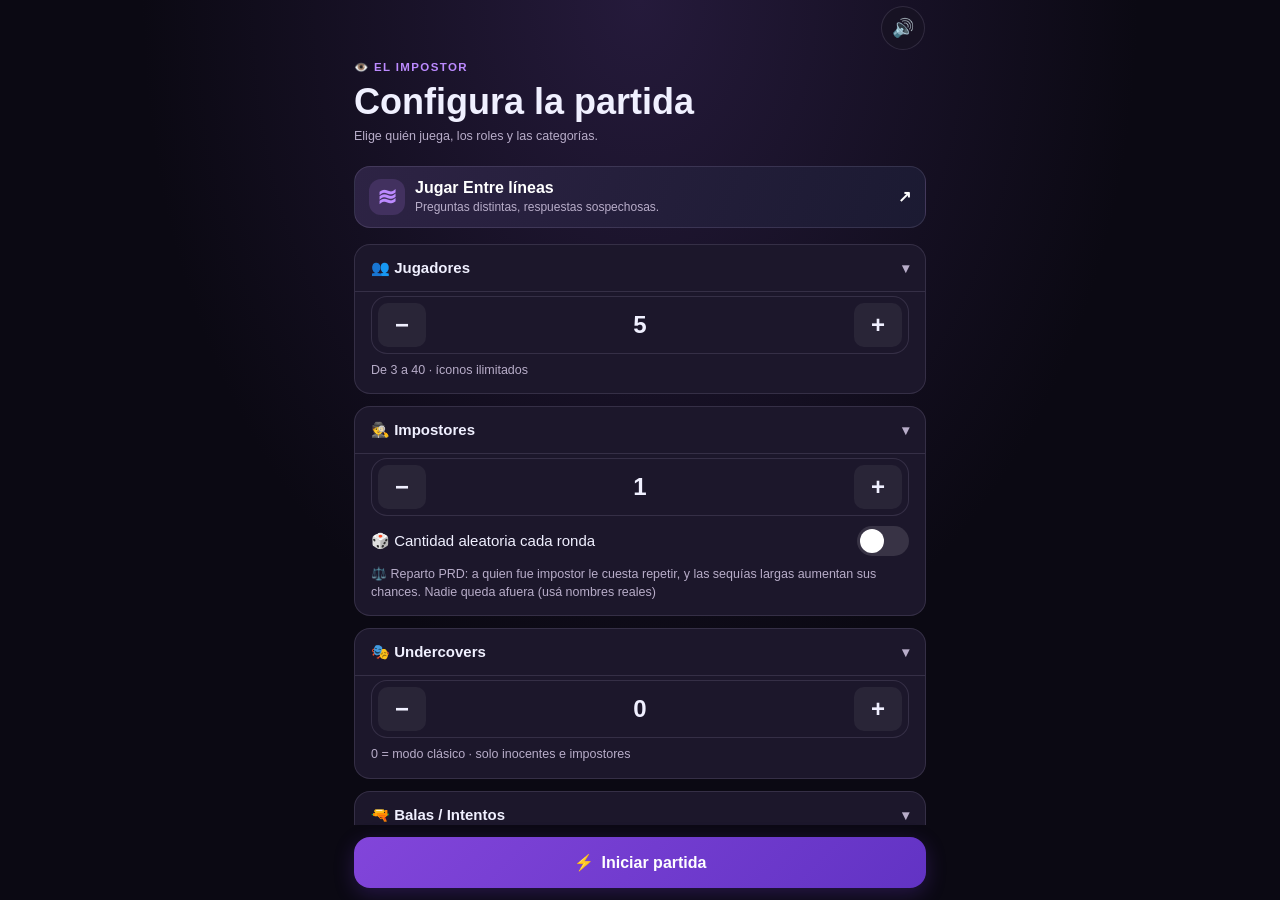
==== commit 182beec5: "Add files via upload" ====
--- a/index.html
+++ b/index.html
@@ -8,11 +8,12 @@
 <meta name="apple-mobile-web-app-title" content="Impostor">
 <meta name="mobile-web-app-capable" content="yes">
 <meta name="theme-color" content="#0b0913">
-<meta name="description" content="El Impostor Chazey Panas - Juego de roles para grupos">
-<title>El Impostor · Chazey Panas</title>
+<meta name="description" content="El Impostor, un juego de roles para grupos.">
+<title>El Impostor</title>
 <link rel="manifest" href="manifest.webmanifest">
 <link rel="icon" type="image/png" href="icon-192.png">
 <link rel="apple-touch-icon" href="icon-192.png">
+<link rel="stylesheet" href="css/theme.css">
 <link rel="stylesheet" href="css/styles.css">
 </head>
 <body>
@@ -64,7 +65,7 @@
   <script src="data/categorias/prendas-y-accesorios.js"></script>
   <script src="data/categorias/juguetes-y-juegos-infantiles.js"></script>
   <script src="data/categorias/espacio-y-astronautas.js"></script>
-  <script src="data/categorias/chazey-panas.js"></script>
+  <script src="data/categorias/entre-panas.js"></script>
   <script src="js/ui.js"></script>
   <script src="js/pwa.js"></script>
   <script src="js/screens-config.js"></script>
--- a/css/theme.css
+++ b/css/theme.css
@@ -0,0 +1,101 @@
+:root {
+  --bg: #0b0913;
+  --surface: #171223;
+  --surface2: #1c172b;
+  --border: rgba(221,204,255,0.13);
+  --text: #f0f0ff;
+  --muted: #b8adc9;
+  --violet: #bc8aff;
+  --red: #ff6c79;
+  --safe-top: env(safe-area-inset-top, 0px);
+  --safe-bot: env(safe-area-inset-bottom, 0px);
+  --gutter: clamp(14px, 5vw, 24px);
+  --content-width: 620px;
+  --radius: 16px;
+  --radius-sm: 10px;
+  --radius-lg: 24px;
+  --font: 'SF Pro Display', -apple-system, 'Segoe UI', 'Helvetica Neue', sans-serif;
+  --title-size: clamp(26px, 7vw, 36px);
+  --backdrop: radial-gradient(ellipse at 50% 0%, #251a3b 0%, transparent 55%), var(--bg);
+  --primary-gradient: linear-gradient(135deg, #8245da, #6233c4);
+  --primary-shadow: 0 6px 20px rgba(109,56,205,0.28);
+  --trans: 220ms cubic-bezier(0.22, 1, 0.36, 1);
+  color-scheme: dark;
+}
+
+.btn {
+  display: flex;
+  align-items: center;
+  justify-content: center;
+  gap: 8px;
+  width: 100%;
+  min-height: 44px;
+  padding: 16px 20px;
+  border: 0;
+  border-radius: var(--radius);
+  font: 700 16px var(--font);
+  color: #fff;
+  cursor: pointer;
+  touch-action: manipulation;
+  user-select: none;
+  transition: transform 150ms, opacity 200ms, box-shadow 200ms;
+}
+
+.btn:active { transform: scale(0.97); }
+.btn-primary { background: var(--primary-gradient); box-shadow: var(--primary-shadow); }
+.btn-ghost { background: var(--surface2); border: 1px solid var(--border); color: var(--text); }
+.btn-sm { padding: 10px 16px; border-radius: var(--radius-sm); font-size: 13.5px; }
+
+.game-link {
+  justify-content: flex-start;
+  gap: 10px;
+  margin: 4px 0 16px;
+  padding: 12px 14px;
+  border: 1px solid var(--border);
+  background: linear-gradient(110deg, #2d2344, #1b1a32);
+  text-align: left;
+  text-decoration: none;
+}
+
+.game-link-icon {
+  display: grid;
+  place-items: center;
+  flex-shrink: 0;
+  width: 36px;
+  height: 36px;
+  border-radius: 12px;
+  background: #42315f;
+  color: var(--violet);
+  font-size: 24px;
+}
+
+.game-link-copy { flex: 1; min-width: 0; }
+.game-link small { display: block; margin-top: 3px; color: var(--muted); font-size: 12px; font-weight: 500; }
+
+.private-icon {
+  display: grid;
+  place-items: center;
+  width: 54px;
+  height: 54px;
+  margin: 0 auto;
+  border-radius: 17px;
+  background: color-mix(in srgb, var(--role, var(--violet)) 13%, transparent);
+  font-size: 30px;
+}
+
+:is(button, a, input):focus-visible {
+  outline: 2px solid #d4afff;
+  outline-offset: 3px;
+}
+
+@keyframes fadeUp {
+  from { opacity: 0; transform: translateY(8px); }
+  to { opacity: 1; transform: translateY(0); }
+}
+
+@media (prefers-reduced-motion: reduce) {
+  *, *::before, *::after {
+    animation: none !important;
+    transition: none !important;
+  }
+}
--- a/css/styles.css
+++ b/css/styles.css
@@ -3,26 +3,10 @@
    ================================================================ */
 :root {
   --green:    #39FF14;
-  --red:      #FF6C79;
   --blue:     #4D9FFF;
-  --violet:   #BC8AFF;
   --cyan:     #00F5FF;
   --yellow:   #FFD600;
   --orange:   #FF6B35;
-  --bg:       #0b0913;
-  --surface:  #171223;
-  --surface2: #1c172b;
-  --border:   rgba(221,204,255,0.13);
-  --text:     #F0F0FF;
-  --muted:    #b8adc9;
-  --safe-top: env(safe-area-inset-top, 0px);
-  --safe-bot: env(safe-area-inset-bottom, 0px);
-  --gutter: clamp(14px, 5vw, 24px);
-  --radius:   16px;
-  --radius-sm:10px;
-  --font:     'SF Pro Display', -apple-system, 'Segoe UI', 'Helvetica Neue', sans-serif;
-  --trans:    220ms cubic-bezier(0.22, 1, 0.36, 1);
-  color-scheme: dark;
 }
 
 *, *::before, *::after {
@@ -60,9 +44,9 @@
   display: flex;
   flex-direction: column;
   padding-top: calc(52px + var(--safe-top));
-  padding-inline: max(env(safe-area-inset-left, 0px), calc((100% - 620px) / 2))
-                  max(env(safe-area-inset-right, 0px), calc((100% - 620px) / 2));
-  background: radial-gradient(ellipse at 50% 0%, #251a3b 0%, transparent 55%), var(--bg);
+  padding-inline: max(env(safe-area-inset-left, 0px), calc((100% - var(--content-width)) / 2))
+                  max(env(safe-area-inset-right, 0px), calc((100% - var(--content-width)) / 2));
+  background: var(--backdrop);
   opacity: 0;
   pointer-events: none;
   transform: translateY(8px);
@@ -112,7 +96,7 @@
 /* ================================================================
    TIPOGRAFÍA
    ================================================================ */
-.title-xl { font-size: clamp(26px, 7vw, 36px); font-weight: 800; line-height: 1.12; text-wrap: balance; }
+.title-xl { font-size: var(--title-size); font-weight: 800; line-height: 1.12; text-wrap: balance; }
 .title-lg { font-size: 26px; font-weight: 800; line-height: 1.15; }
 .title-md { font-size: 19px; font-weight: 700; line-height: 1.2; }
 .body-md  { font-size: 15px; line-height: 1.45; }
@@ -127,30 +111,6 @@
 /* ================================================================
    BOTONES
    ================================================================ */
-.btn {
-  width: 100%;
-  display: flex;
-  align-items: center;
-  justify-content: center;
-  gap: 8px;
-  min-height: 44px;
-  padding: 16px 20px;
-  border: none;
-  border-radius: var(--radius);
-  font-family: var(--font);
-  font-size: 16px;
-  font-weight: 700;
-  color: #fff;
-  cursor: pointer;
-  transition: transform 0.15s, opacity 0.2s, box-shadow 0.2s;
-  user-select: none;
-}
-.btn:active { transform: scale(0.97); }
-
-.btn-primary {
-  background: linear-gradient(135deg, #8245da, #6233c4);
-  box-shadow: 0 6px 20px rgba(109,56,205,0.28);
-}
 .btn-red {
   background: linear-gradient(135deg, #bc3b55, #9f263c);
   box-shadow: 0 5px 16px rgba(181,42,67,0.19);
@@ -160,12 +120,6 @@
   box-shadow: 0 8px 28px rgba(57,255,20,0.3);
   color: #03210b;
 }
-.btn-ghost {
-  background: var(--surface2);
-  border: 1px solid var(--border);
-  color: var(--text);
-}
-.btn-sm { padding: 10px 16px; font-size: 13.5px; border-radius: var(--radius-sm); }
 
 .btn-danger-ghost {
   background: rgba(255,49,49,0.07);
@@ -609,10 +563,6 @@
 /* ================================================================
    ANIMACIONES
    ================================================================ */
-@keyframes fadeUp {
-  from { opacity: 0; transform: translateY(8px); }
-  to   { opacity: 1; transform: translateY(0); }
-}
 @keyframes scaleIn {
   from { opacity: 0; transform: scale(0.97); }
   to   { opacity: 1; transform: scale(1); }
@@ -827,27 +777,6 @@
 /* Configuración y tarjetas privadas */
 .config-header .section-label { margin: 0 0 8px; color: var(--violet); }
 .config-header .caption { margin-top: 6px; }
-.config-game-link {
-  justify-content: flex-start;
-  margin: 4px 0 16px;
-  padding: 12px 14px;
-  border: 1px solid var(--border);
-  background: linear-gradient(110deg, #2d2344, #1b1a32);
-  text-decoration: none;
-}
-.config-game-link span:first-child {
-  display: grid;
-  place-items: center;
-  flex-shrink: 0;
-  width: 36px;
-  height: 36px;
-  border-radius: 12px;
-  background: #42315f;
-  color: var(--violet);
-  font-size: 24px;
-}
-.config-game-link span:nth-child(2) { flex: 1; }
-.config-game-link small { display: block; margin-top: 3px; color: var(--muted); font-size: 12px; font-weight: 500; }
 
 .reveal-scroll { display: flex; flex-direction: column; padding: 12px var(--gutter); text-align: center; }
 .reveal-turn { margin-bottom: 18px; }
@@ -863,17 +792,6 @@
 .reveal-lock[hidden] { display: none; }
 .reveal-lock .btn { margin-top: 6px; }
 .reveal-lock p { color: var(--muted); }
-.private-icon {
-  display: grid;
-  place-items: center;
-  justify-self: center;
-  width: 54px;
-  height: 54px;
-  margin: 0 auto;
-  border-radius: 17px;
-  background: color-mix(in srgb, var(--role, var(--violet)) 13%, transparent);
-  font-size: 30px;
-}
 .private-card { display: grid; justify-items: center; gap: 12px; animation: fadeUp var(--trans) both; }
 .private-card .badge { color: var(--role); }
 .private-card .body-md { color: var(--muted); }
@@ -884,7 +802,6 @@
 .dialog-stack { display: grid; gap: 12px; text-align: center; }
 .dialog-stack > p { color: var(--muted); }
 
-:is(button, a, input):focus-visible,
 .switch input:focus-visible + .switch-track {
   outline: 2px solid #d4afff;
   outline-offset: 3px;
@@ -894,9 +811,5 @@
 .btn-hold { touch-action: none; }
 
 @media (prefers-reduced-motion: reduce) {
-  *, *::before, *::after {
-    animation: none !important;
-    transition: none !important;
-  }
   .victory-particle, .explosion-flash { display: none; }
 }
